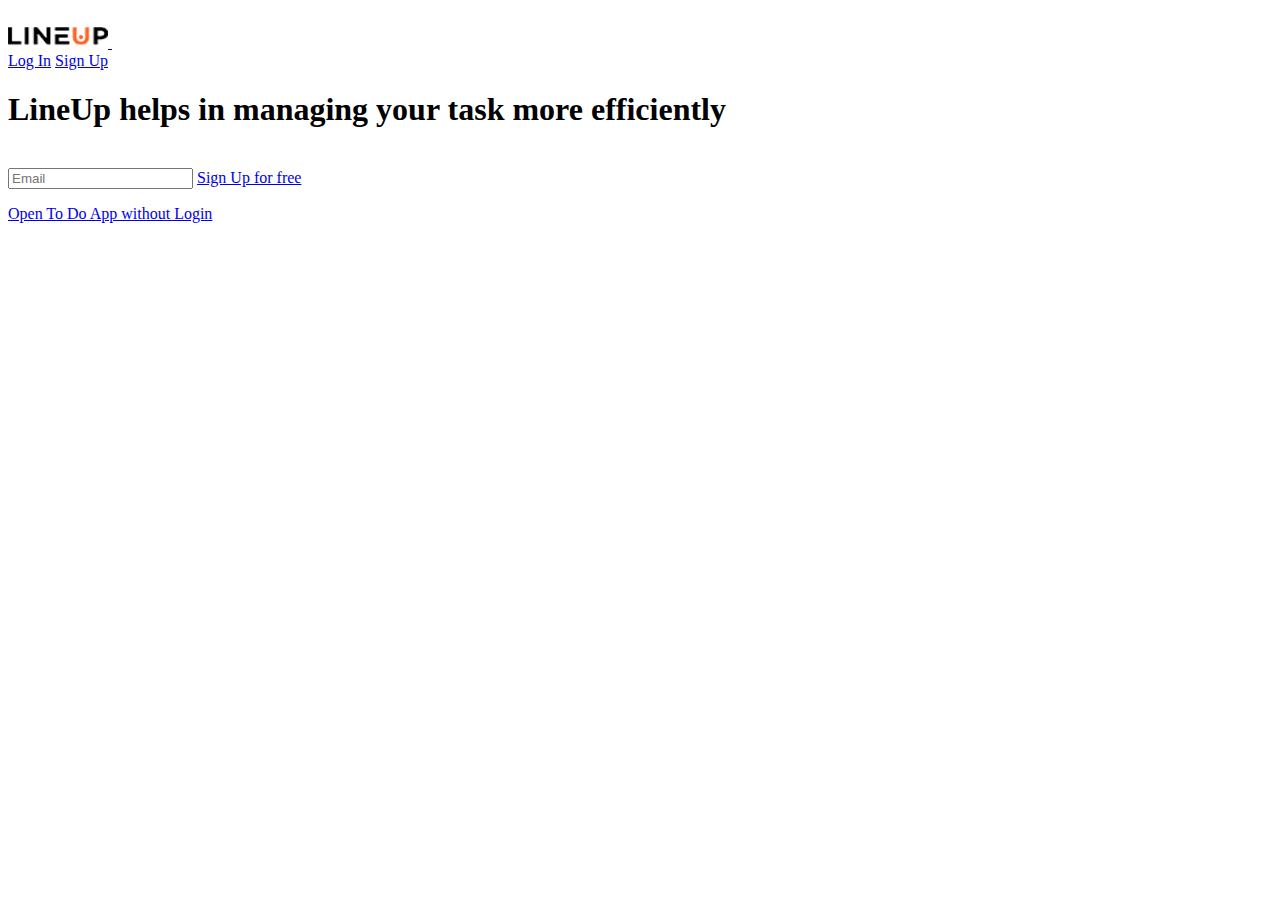
==== index.html @ 64785b1c "Update index.html" ====
<!DOCTYPE html>
<html class="scroll">
<head>
  
  <title>LineUp</title>  
  <link href="style.css" rel="stylesheet" type="text/css">
</head>
<body>
  <header class="fixed-top ">
    <nav class="navbar py-3" data-track-group="Global Header"> 
	<a href="index.html">
      <img src="./img/logo.png" alt="Logo" /> </a>
        <svg class="d-block" width="130" height="40" viewBox="0 0 885 272" alt="LineUp">
               </svg> </a>
      <div class="d-none d-md-block recommend"> </div>
      <div class="float-right buttons"> <a href="Login.html" class="btn btn-sm btn-link text-white">Log
          In</a> <a data-analytics-button="whiteSignupHeroButton" href="SignUup.php"
          class="btn btn-sm bg-white font-weight-bold">Sign Up</a> </div>
    </nav>
  </header>
  <section id="hero">
    <div class="container pt-7 pb-6 text-white">
      <div class="row align-items-center text-center text-md-left">
        
          <h1>LineUp helps in managing your task more efficiently</h1>
          <p class="lead"></p>
        </div>
        <div class="col-lg-6"> <img width="582" class="img-fluid" alt=""> </div>
        <form class="quick-signup pt-5" method="POST"> <input name="email"
            class="quick-signup-email" type="email" placeholder="Email"> <a type="submit"
            data-analytics-button="greenSignupHeroButton" href="./SignUup.php" class="btn btn-wrap btn-success btn-lg px-4">Sign Up for free</a> </form>
			  <p><a href="start doing.html" class="btn btn-secondary px-3">Open To Do App without Login</a></p>
      </div>
    </div>
  </section>

   </body>
  </html>
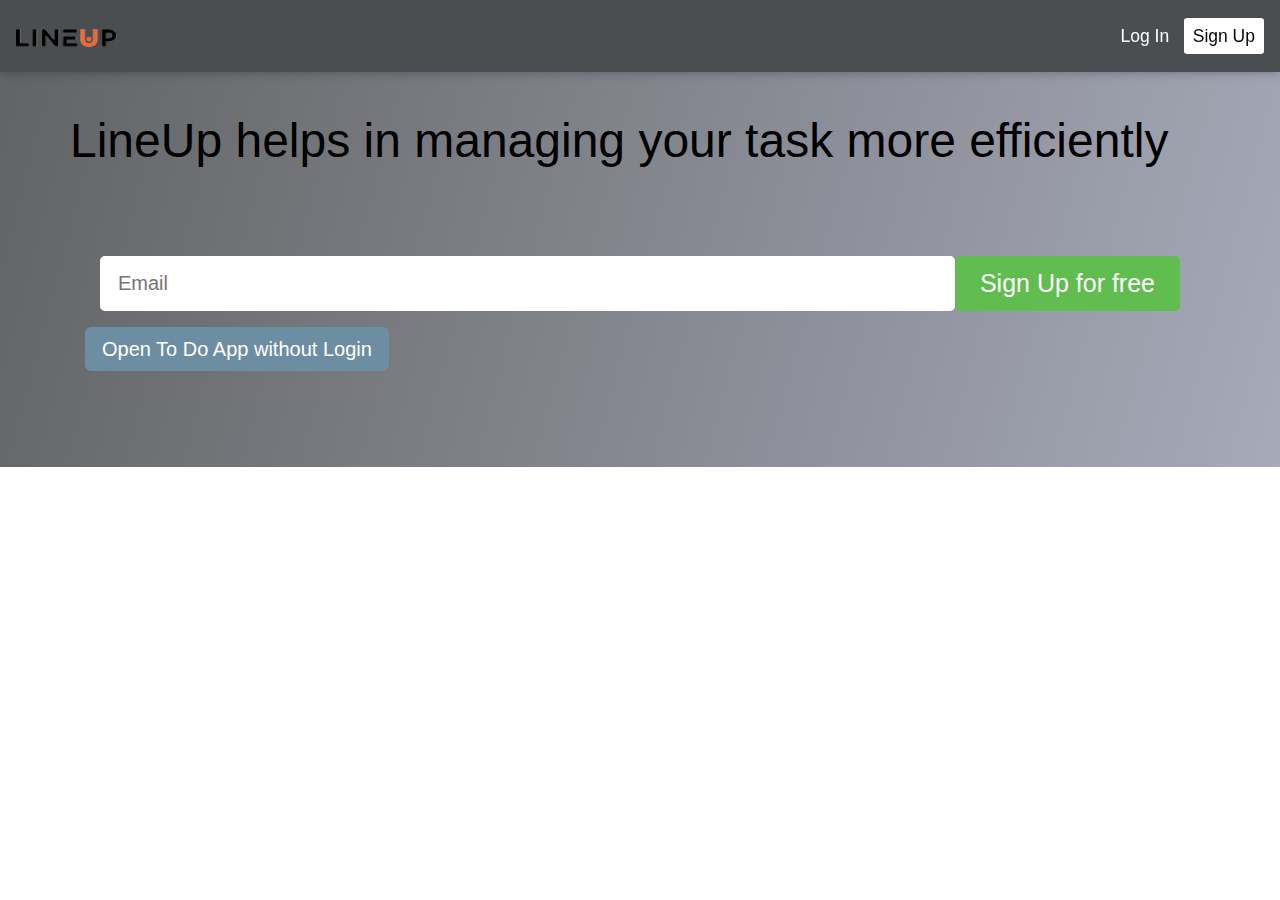
==== commit ad271b41: "Update index.html" ====
--- a/index.html
+++ b/index.html
@@ -3,7 +3,7 @@
 <head>
   
   <title>LineUp</title>  
-  <link href="style.css" rel="stylesheet" type="text/css">
+  <link href="Style.css" rel="stylesheet" type="text/css">
 </head>
 <body>
   <header class="fixed-top ">
--- a/Style.css
+++ b/Style.css
@@ -0,0 +1,9446 @@
+ 
+    .btn {
+      display: inline-block;
+      font-weight: 400;
+      text-align: center;
+      white-space: nowrap;
+      vertical-align: middle;
+      -webkit-user-select: none;
+      -moz-user-select: none;
+      -ms-user-select: none;
+      user-select: none;
+      border: 1px solid transparent;
+      padding: .375rem .75rem;
+      font-size: 1.25rem;
+      line-height: 1.5;
+      border-radius: 6px;
+      -webkit-transition: color .15s ease-in-out, background-color .15s ease-in-out, border-color .15s ease-in-out, box-shadow .15s ease-in-out;
+      transition: color .15s ease-in-out, background-color .15s ease-in-out, border-color .15s ease-in-out, box-shadow .15s ease-in-out
+    }
+
+    @media screen and (prefers-reduced-motion:reduce) {
+      .btn {
+        -webkit-transition: none;
+        transition: none
+      }
+    }
+
+    .btn:hover,
+    .btn:focus {
+      text-decoration: none
+    }
+
+    .btn:focus,
+    .btn.focus {
+      outline: 0;
+      box-shadow: 0 0 0 .2rem rgba(0, 121, 191, 0.25)
+    }
+
+    .btn.disabled,
+    .btn:disabled {
+      opacity: .65
+    }
+
+    .btn:not(:disabled):not(.disabled) {
+      cursor: pointer
+    }
+
+    a.btn.disabled,
+    fieldset:disabled a.btn {
+      pointer-events: none
+    }
+
+    .btn-primary {
+      color: #fff;
+      background-color: #0079BF;
+      border-color: #0079BF
+    }
+
+    .btn-primary:hover {
+      color: #fff;
+      background-color: #006199;
+      border-color: #00598c
+    }
+
+    .btn-primary:focus,
+    .btn-primary.focus {
+      box-shadow: 0 0 0 .2rem rgba(0, 121, 191, 0.5)
+    }
+
+    .btn-primary.disabled,
+    .btn-primary:disabled {
+      color: #fff;
+      background-color: #0079BF;
+      border-color: #0079BF
+    }
+
+    .btn-primary:not(:disabled):not(.disabled):active,
+    .btn-primary:not(:disabled):not(.disabled).active,
+    .show>.btn-primary.dropdown-toggle {
+      color: #fff;
+      background-color: #00598c;
+      border-color: #00517f
+    }
+
+    .btn-primary:not(:disabled):not(.disabled):active:focus,
+    .btn-primary:not(:disabled):not(.disabled).active:focus,
+    .show>.btn-primary.dropdown-toggle:focus {
+      box-shadow: 0 0 0 .2rem rgba(0, 121, 191, 0.5)
+    }
+
+    .btn-secondary {
+      color: #fff;
+      background-color: #6D8EA2;
+      border-color: #6D8EA2
+    }
+
+    .btn-secondary:hover {
+      color: #fff;
+      background-color: #5b7b8e;
+      border-color: #567486
+    }
+
+    .btn-secondary:focus,
+    .btn-secondary.focus {
+      box-shadow: 0 0 0 .2rem rgba(109, 142, 162, 0.5)
+    }
+
+    .btn-secondary.disabled,
+    .btn-secondary:disabled {
+      color: #fff;
+      background-color: #6D8EA2;
+      border-color: #6D8EA2
+    }
+
+    .btn-secondary:not(:disabled):not(.disabled):active,
+    .btn-secondary:not(:disabled):not(.disabled).active,
+    .show>.btn-secondary.dropdown-toggle {
+      color: #fff;
+      background-color: #567486;
+      border-color: #516d7f
+    }
+
+    .btn-secondary:not(:disabled):not(.disabled):active:focus,
+    .btn-secondary:not(:disabled):not(.disabled).active:focus,
+    .show>.btn-secondary.dropdown-toggle:focus {
+      box-shadow: 0 0 0 .2rem rgba(109, 142, 162, 0.5)
+    }
+
+    .btn-success {
+      color: #fff;
+      background-color: #61BD4F;
+      border-color: #61BD4F
+    }
+
+    .btn-success:hover {
+      color: #fff;
+      background-color: #50a73f;
+      border-color: #4b9e3b
+    }
+
+    .btn-success:focus,
+    .btn-success.focus {
+      box-shadow: 0 0 0 .2rem rgba(97, 189, 79, 0.5)
+    }
+
+    .btn-success.disabled,
+    .btn-success:disabled {
+      color: #fff;
+      background-color: #61BD4F;
+      border-color: #61BD4F
+    }
+
+    .btn-success:not(:disabled):not(.disabled):active,
+    .btn-success:not(:disabled):not(.disabled).active,
+    .show>.btn-success.dropdown-toggle {
+      color: #fff;
+      background-color: #4b9e3b;
+      border-color: #479538
+    }
+
+    .btn-success:not(:disabled):not(.disabled):active:focus,
+    .btn-success:not(:disabled):not(.disabled).active:focus,
+    .show>.btn-success.dropdown-toggle:focus {
+      box-shadow: 0 0 0 .2rem rgba(97, 189, 79, 0.5)
+    }
+
+    .btn-info {
+      color: #fff;
+      background-color: #00C2E0;
+      border-color: #00C2E0
+    }
+
+    .btn-info:hover {
+      color: #fff;
+      background-color: #00a1ba;
+      border-color: #0096ad
+    }
+
+    .btn-info:focus,
+    .btn-info.focus {
+      box-shadow: 0 0 0 .2rem rgba(0, 194, 224, 0.5)
+    }
+
+    .btn-info.disabled,
+    .btn-info:disabled {
+      color: #fff;
+      background-color: #00C2E0;
+      border-color: #00C2E0
+    }
+
+    .btn-info:not(:disabled):not(.disabled):active,
+    .btn-info:not(:disabled):not(.disabled).active,
+    .show>.btn-info.dropdown-toggle {
+      color: #fff;
+      background-color: #0096ad;
+      border-color: #008ba0
+    }
+
+    .btn-info:not(:disabled):not(.disabled):active:focus,
+    .btn-info:not(:disabled):not(.disabled).active:focus,
+    .show>.btn-info.dropdown-toggle:focus {
+      box-shadow: 0 0 0 .2rem rgba(0, 194, 224, 0.5)
+    }
+
+    .btn-warning {
+      color: #212529;
+      background-color: #ffc107;
+      border-color: #ffc107
+    }
+
+    .btn-warning:hover {
+      color: #212529;
+      background-color: #e0a800;
+      border-color: #d39e00
+    }
+
+    .btn-warning:focus,
+    .btn-warning.focus {
+      box-shadow: 0 0 0 .2rem rgba(255, 193, 7, 0.5)
+    }
+
+    .btn-warning.disabled,
+    .btn-warning:disabled {
+      color: #212529;
+      background-color: #ffc107;
+      border-color: #ffc107
+    }
+
+    .btn-warning:not(:disabled):not(.disabled):active,
+    .btn-warning:not(:disabled):not(.disabled).active,
+    .show>.btn-warning.dropdown-toggle {
+      color: #212529;
+      background-color: #d39e00;
+      border-color: #c69500
+    }
+
+    .btn-warning:not(:disabled):not(.disabled):active:focus,
+    .btn-warning:not(:disabled):not(.disabled).active:focus,
+    .show>.btn-warning.dropdown-toggle:focus {
+      box-shadow: 0 0 0 .2rem rgba(255, 193, 7, 0.5)
+    }
+
+    .btn-danger {
+      color: #fff;
+      background-color: #dc3545;
+      border-color: #dc3545
+    }
+
+    .btn-danger:hover {
+      color: #fff;
+      background-color: #c82333;
+      border-color: #bd2130
+    }
+
+    .btn-danger:focus,
+    .btn-danger.focus {
+      box-shadow: 0 0 0 .2rem rgba(220, 53, 69, 0.5)
+    }
+
+    .btn-danger.disabled,
+    .btn-danger:disabled {
+      color: #fff;
+      background-color: #dc3545;
+      border-color: #dc3545
+    }
+
+    .btn-danger:not(:disabled):not(.disabled):active,
+    .btn-danger:not(:disabled):not(.disabled).active,
+    .show>.btn-danger.dropdown-toggle {
+      color: #fff;
+      background-color: #bd2130;
+      border-color: #b21f2d
+    }
+
+    .btn-danger:not(:disabled):not(.disabled):active:focus,
+    .btn-danger:not(:disabled):not(.disabled).active:focus,
+    .show>.btn-danger.dropdown-toggle:focus {
+      box-shadow: 0 0 0 .2rem rgba(220, 53, 69, 0.5)
+    }
+
+    .btn-light {
+      color: #212529;
+      background-color: #EBECF0;
+      border-color: #EBECF0
+    }
+
+    .btn-light:hover {
+      color: #212529;
+      background-color: #d5d7e0;
+      border-color: #ced0da
+    }
+
+    .btn-light:focus,
+    .btn-light.focus {
+      box-shadow: 0 0 0 .2rem rgba(235, 236, 240, 0.5)
+    }
+
+    .btn-light.disabled,
+    .btn-light:disabled {
+      color: #212529;
+      background-color: #EBECF0;
+      border-color: #EBECF0
+    }
+
+    .btn-light:not(:disabled):not(.disabled):active,
+    .btn-light:not(:disabled):not(.disabled).active,
+    .show>.btn-light.dropdown-toggle {
+      color: #212529;
+      background-color: #ced0da;
+      border-color: #c7c9d5
+    }
+
+    .btn-light:not(:disabled):not(.disabled):active:focus,
+    .btn-light:not(:disabled):not(.disabled).active:focus,
+    .show>.btn-light.dropdown-toggle:focus {
+      box-shadow: 0 0 0 .2rem rgba(235, 236, 240, 0.5)
+    }
+
+    .btn-dark {
+      color: #fff;
+      background-color: #343a40;
+      border-color: #343a40
+    }
+
+    .btn-dark:hover {
+      color: #fff;
+      background-color: #23272b;
+      border-color: #1d2124
+    }
+
+    .btn-dark:focus,
+    .btn-dark.focus {
+      box-shadow: 0 0 0 .2rem rgba(52, 58, 64, 0.5)
+    }
+
+    .btn-dark.disabled,
+    .btn-dark:disabled {
+      color: #fff;
+      background-color: #343a40;
+      border-color: #343a40
+    }
+
+    .btn-dark:not(:disabled):not(.disabled):active,
+    .btn-dark:not(:disabled):not(.disabled).active,
+    .show>.btn-dark.dropdown-toggle {
+      color: #fff;
+      background-color: #1d2124;
+      border-color: #171a1d
+    }
+
+    .btn-dark:not(:disabled):not(.disabled):active:focus,
+    .btn-dark:not(:disabled):not(.disabled).active:focus,
+    .show>.btn-dark.dropdown-toggle:focus {
+      box-shadow: 0 0 0 .2rem rgba(52, 58, 64, 0.5)
+    }
+
+    .btn-outline-primary {
+      color: #0079BF;
+      background-color: transparent;
+      background-image: none;
+      border-color: #0079BF
+    }
+
+    .btn-outline-primary:hover {
+      color: #fff;
+      background-color: #0079BF;
+      border-color: #0079BF
+    }
+
+    .btn-outline-primary:focus,
+    .btn-outline-primary.focus {
+      box-shadow: 0 0 0 .2rem rgba(0, 121, 191, 0.5)
+    }
+
+    .btn-outline-primary.disabled,
+    .btn-outline-primary:disabled {
+      color: #0079BF;
+      background-color: transparent
+    }
+
+    .btn-outline-primary:not(:disabled):not(.disabled):active,
+    .btn-outline-primary:not(:disabled):not(.disabled).active,
+    .show>.btn-outline-primary.dropdown-toggle {
+      color: #fff;
+      background-color: #0079BF;
+      border-color: #0079BF
+    }
+
+    .btn-outline-primary:not(:disabled):not(.disabled):active:focus,
+    .btn-outline-primary:not(:disabled):not(.disabled).active:focus,
+    .show>.btn-outline-primary.dropdown-toggle:focus {
+      box-shadow: 0 0 0 .2rem rgba(0, 121, 191, 0.5)
+    }
+
+    .btn-outline-secondary {
+      color: #6D8EA2;
+      background-color: transparent;
+      background-image: none;
+      border-color: #6D8EA2
+    }
+
+    .btn-outline-secondary:hover {
+      color: #fff;
+      background-color: #6D8EA2;
+      border-color: #6D8EA2
+    }
+
+    .btn-outline-secondary:focus,
+    .btn-outline-secondary.focus {
+      box-shadow: 0 0 0 .2rem rgba(109, 142, 162, 0.5)
+    }
+
+    .btn-outline-secondary.disabled,
+    .btn-outline-secondary:disabled {
+      color: #6D8EA2;
+      background-color: transparent
+    }
+
+    .btn-outline-secondary:not(:disabled):not(.disabled):active,
+    .btn-outline-secondary:not(:disabled):not(.disabled).active,
+    .show>.btn-outline-secondary.dropdown-toggle {
+      color: #fff;
+      background-color: #6D8EA2;
+      border-color: #6D8EA2
+    }
+
+    .btn-outline-secondary:not(:disabled):not(.disabled):active:focus,
+    .btn-outline-secondary:not(:disabled):not(.disabled).active:focus,
+    .show>.btn-outline-secondary.dropdown-toggle:focus {
+      box-shadow: 0 0 0 .2rem rgba(109, 142, 162, 0.5)
+    }
+
+    .btn-outline-success {
+      color: #61BD4F;
+      background-color: transparent;
+      background-image: none;
+      border-color: #61BD4F
+    }
+
+    .btn-outline-success:hover {
+      color: #fff;
+      background-color: #61BD4F;
+      border-color: #61BD4F
+    }
+
+    .btn-outline-success:focus,
+    .btn-outline-success.focus {
+      box-shadow: 0 0 0 .2rem rgba(97, 189, 79, 0.5)
+    }
+
+    .btn-outline-success.disabled,
+    .btn-outline-success:disabled {
+      color: #61BD4F;
+      background-color: transparent
+    }
+
+    .btn-outline-success:not(:disabled):not(.disabled):active,
+    .btn-outline-success:not(:disabled):not(.disabled).active,
+    .show>.btn-outline-success.dropdown-toggle {
+      color: #fff;
+      background-color: #61BD4F;
+      border-color: #61BD4F
+    }
+
+    .btn-outline-success:not(:disabled):not(.disabled):active:focus,
+    .btn-outline-success:not(:disabled):not(.disabled).active:focus,
+    .show>.btn-outline-success.dropdown-toggle:focus {
+      box-shadow: 0 0 0 .2rem rgba(97, 189, 79, 0.5)
+    }
+
+    .btn-outline-info {
+      color: #00C2E0;
+      background-color: transparent;
+      background-image: none;
+      border-color: #00C2E0
+    }
+
+    .btn-outline-info:hover {
+      color: #fff;
+      background-color: #00C2E0;
+      border-color: #00C2E0
+    }
+
+    .btn-outline-info:focus,
+    .btn-outline-info.focus {
+      box-shadow: 0 0 0 .2rem rgba(0, 194, 224, 0.5)
+    }
+
+    .btn-outline-info.disabled,
+    .btn-outline-info:disabled {
+      color: #00C2E0;
+      background-color: transparent
+    }
+
+    .btn-outline-info:not(:disabled):not(.disabled):active,
+    .btn-outline-info:not(:disabled):not(.disabled).active,
+    .show>.btn-outline-info.dropdown-toggle {
+      color: #fff;
+      background-color: #00C2E0;
+      border-color: #00C2E0
+    }
+
+    .btn-outline-info:not(:disabled):not(.disabled):active:focus,
+    .btn-outline-info:not(:disabled):not(.disabled).active:focus,
+    .show>.btn-outline-info.dropdown-toggle:focus {
+      box-shadow: 0 0 0 .2rem rgba(0, 194, 224, 0.5)
+    }
+
+    .btn-outline-warning {
+      color: #ffc107;
+      background-color: transparent;
+      background-image: none;
+      border-color: #ffc107
+    }
+
+    .btn-outline-warning:hover {
+      color: #212529;
+      background-color: #ffc107;
+      border-color: #ffc107
+    }
+
+    .btn-outline-warning:focus,
+    .btn-outline-warning.focus {
+      box-shadow: 0 0 0 .2rem rgba(255, 193, 7, 0.5)
+    }
+
+    .btn-outline-warning.disabled,
+    .btn-outline-warning:disabled {
+      color: #ffc107;
+      background-color: transparent
+    }
+
+    .btn-outline-warning:not(:disabled):not(.disabled):active,
+    .btn-outline-warning:not(:disabled):not(.disabled).active,
+    .show>.btn-outline-warning.dropdown-toggle {
+      color: #212529;
+      background-color: #ffc107;
+      border-color: #ffc107
+    }
+
+    .btn-outline-warning:not(:disabled):not(.disabled):active:focus,
+    .btn-outline-warning:not(:disabled):not(.disabled).active:focus,
+    .show>.btn-outline-warning.dropdown-toggle:focus {
+      box-shadow: 0 0 0 .2rem rgba(255, 193, 7, 0.5)
+    }
+
+    .btn-outline-danger {
+      color: #dc3545;
+      background-color: transparent;
+      background-image: none;
+      border-color: #dc3545
+    }
+
+    .btn-outline-danger:hover {
+      color: #fff;
+      background-color: #dc3545;
+      border-color: #dc3545
+    }
+
+    .btn-outline-danger:focus,
+    .btn-outline-danger.focus {
+      box-shadow: 0 0 0 .2rem rgba(220, 53, 69, 0.5)
+    }
+
+    .btn-outline-danger.disabled,
+    .btn-outline-danger:disabled {
+      color: #dc3545;
+      background-color: transparent
+    }
+
+    .btn-outline-danger:not(:disabled):not(.disabled):active,
+    .btn-outline-danger:not(:disabled):not(.disabled).active,
+    .show>.btn-outline-danger.dropdown-toggle {
+      color: #fff;
+      background-color: #dc3545;
+      border-color: #dc3545
+    }
+
+    .btn-outline-danger:not(:disabled):not(.disabled):active:focus,
+    .btn-outline-danger:not(:disabled):not(.disabled).active:focus,
+    .show>.btn-outline-danger.dropdown-toggle:focus {
+      box-shadow: 0 0 0 .2rem rgba(220, 53, 69, 0.5)
+    }
+
+    .btn-outline-light {
+      color: #EBECF0;
+      background-color: transparent;
+      background-image: none;
+      border-color: #EBECF0
+    }
+
+    .btn-outline-light:hover {
+      color: #212529;
+      background-color: #EBECF0;
+      border-color: #EBECF0
+    }
+
+    .btn-outline-light:focus,
+    .btn-outline-light.focus {
+      box-shadow: 0 0 0 .2rem rgba(235, 236, 240, 0.5)
+    }
+
+    .btn-outline-light.disabled,
+    .btn-outline-light:disabled {
+      color: #EBECF0;
+      background-color: transparent
+    }
+
+    .btn-outline-light:not(:disabled):not(.disabled):active,
+    .btn-outline-light:not(:disabled):not(.disabled).active,
+    .show>.btn-outline-light.dropdown-toggle {
+      color: #212529;
+      background-color: #EBECF0;
+      border-color: #EBECF0
+    }
+
+    .btn-outline-light:not(:disabled):not(.disabled):active:focus,
+    .btn-outline-light:not(:disabled):not(.disabled).active:focus,
+    .show>.btn-outline-light.dropdown-toggle:focus {
+      box-shadow: 0 0 0 .2rem rgba(235, 236, 240, 0.5)
+    }
+
+    .btn-outline-dark {
+      color: #343a40;
+      background-color: transparent;
+      background-image: none;
+      border-color: #343a40
+    }
+
+    .btn-outline-dark:hover {
+      color: #fff;
+      background-color: #343a40;
+      border-color: #343a40
+    }
+
+    .btn-outline-dark:focus,
+    .btn-outline-dark.focus {
+      box-shadow: 0 0 0 .2rem rgba(52, 58, 64, 0.5)
+    }
+
+    .btn-outline-dark.disabled,
+    .btn-outline-dark:disabled {
+      color: #343a40;
+      background-color: transparent
+    }
+
+    .btn-outline-dark:not(:disabled):not(.disabled):active,
+    .btn-outline-dark:not(:disabled):not(.disabled).active,
+    .show>.btn-outline-dark.dropdown-toggle {
+      color: #fff;
+      background-color: #343a40;
+      border-color: #343a40
+    }
+
+    .btn-outline-dark:not(:disabled):not(.disabled):active:focus,
+    .btn-outline-dark:not(:disabled):not(.disabled).active:focus,
+    .show>.btn-outline-dark.dropdown-toggle:focus {
+      box-shadow: 0 0 0 .2rem rgba(52, 58, 64, 0.5)
+    }
+
+    .btn-link {
+      font-weight: 400;
+      color: #0079BF;
+      background-color: transparent
+    }
+
+    .btn-link:hover {
+      color: #004973;
+      text-decoration: underline;
+      background-color: transparent;
+      border-color: transparent
+    }
+
+    .btn-link:focus,
+    .btn-link.focus {
+      text-decoration: underline;
+      border-color: transparent;
+      box-shadow: none
+    }
+
+    .btn-link:disabled,
+    .btn-link.disabled {
+      color: #6D8EA2;
+      pointer-events: none
+    }
+
+    .btn-lg {
+      padding: .5rem 1rem;
+      font-size: 1.5625rem;
+      line-height: 1.5;
+      border-radius: .3rem
+    }
+
+    .btn-sm {
+      padding: .25rem .5rem;
+      font-size: 1.09375rem;
+      line-height: 1.5;
+      border-radius: .2rem
+    }
+
+    .btn-block {
+      display: block;
+      width: 100%
+    }
+
+    .btn-block+.btn-block {
+      margin-top: .5rem
+    }
+
+   
+    .form-inline {
+      display: -webkit-box;
+      display: -webkit-flex;
+      display: -ms-flexbox;
+      display: flex;
+      -webkit-box-orient: horizontal;
+      -webkit-box-direction: normal;
+      -webkit-flex-flow: row wrap;
+      -ms-flex-flow: row wrap;
+      flex-flow: row wrap;
+      -webkit-box-align: center;
+      -webkit-align-items: center;
+      -ms-flex-align: center;
+      align-items: center
+    }
+
+    .form-inline .form-check {
+      width: 100%
+    }
+
+    @media (min-width:576px) {
+      .form-inline label {
+        display: -webkit-box;
+        display: -webkit-flex;
+        display: -ms-flexbox;
+        display: flex;
+        -webkit-box-align: center;
+        -webkit-align-items: center;
+        -ms-flex-align: center;
+        align-items: center;
+        -webkit-box-pack: center;
+        -webkit-justify-content: center;
+        -ms-flex-pack: center;
+        justify-content: center;
+        margin-bottom: 0
+      }
+
+      .form-inline .form-group {
+        display: -webkit-box;
+        display: -webkit-flex;
+        display: -ms-flexbox;
+        display: flex;
+        -webkit-box-flex: 0;
+        -webkit-flex: 0 0 auto;
+        -ms-flex: 0 0 auto;
+        flex: 0 0 auto;
+        -webkit-box-orient: horizontal;
+        -webkit-box-direction: normal;
+        -webkit-flex-flow: row wrap;
+        -ms-flex-flow: row wrap;
+        flex-flow: row wrap;
+        -webkit-box-align: center;
+        -webkit-align-items: center;
+        -ms-flex-align: center;
+        align-items: center;
+        margin-bottom: 0
+      }
+
+      .form-inline .form-control {
+        display: inline-block;
+        width: auto;
+        vertical-align: middle
+      }
+
+      .form-inline .form-control-plaintext {
+        display: inline-block
+      }
+
+      .form-inline .input-group,
+      .form-inline .custom-select {
+        width: auto
+      }
+
+      .form-inline .form-check {
+        display: -webkit-box;
+        display: -webkit-flex;
+        display: -ms-flexbox;
+        display: flex;
+        -webkit-box-align: center;
+        -webkit-align-items: center;
+        -ms-flex-align: center;
+        align-items: center;
+        -webkit-box-pack: center;
+        -webkit-justify-content: center;
+        -ms-flex-pack: center;
+        justify-content: center;
+        width: auto;
+        padding-left: 0
+      }
+
+      .form-inline .form-check-input {
+        position: relative;
+        margin-top: 0;
+        margin-right: .25rem;
+        margin-left: 0
+      }
+
+      .form-inline .custom-control {
+        -webkit-box-align: center;
+        -webkit-align-items: center;
+        -ms-flex-align: center;
+        align-items: center;
+        -webkit-box-pack: center;
+        -webkit-justify-content: center;
+        -ms-flex-pack: center;
+        justify-content: center
+      }
+
+      .form-inline .custom-control-label {
+        margin-bottom: 0
+      }
+    }
+
+    .container {
+      width: 100%;
+      padding-right: 15px;
+      padding-left: 15px;
+      margin-right: auto;
+      margin-left: auto
+    }
+
+    @media (min-width:576px) {
+      .container {
+        max-width: 540px
+      }
+    }
+
+    @media (min-width:768px) {
+      .container {
+        max-width: 720px
+      }
+    }
+
+    @media (min-width:992px) {
+      .container {
+        max-width: 960px
+      }
+    }
+
+    @media (min-width:1200px) {
+      .container {
+        max-width: 1140px
+      }
+    }
+
+    .container-fluid {
+      width: 100%;
+      padding-right: 15px;
+      padding-left: 15px;
+      margin-right: auto;
+      margin-left: auto
+    }
+
+    .row {
+      display: -webkit-box;
+      display: -webkit-flex;
+      display: -ms-flexbox;
+      display: flex;
+      -webkit-flex-wrap: wrap;
+      -ms-flex-wrap: wrap;
+      flex-wrap: wrap;
+      margin-right: -15px;
+      margin-left: -15px
+    }
+
+    .no-gutters {
+      margin-right: 0;
+      margin-left: 0
+    }
+
+    .no-gutters>.col,
+    .no-gutters>[class*="col-"] {
+      padding-right: 0;
+      padding-left: 0
+    }
+
+    .grid-column,
+    .col-1,
+    .col-2,
+    .col-3,
+    .col-4,
+    .col-5,
+    .col-6,
+    .col-7,
+    .col-8,
+    .col-9,
+    .col-10,
+    .col-11,
+    .col-12,
+    .col,
+    .col-auto,
+    .col-sm-1,
+    .col-sm-2,
+    .col-sm-3,
+    .col-sm-4,
+    .col-sm-5,
+    .col-sm-6,
+    .col-sm-7,
+    .col-sm-8,
+    .col-sm-9,
+    .col-sm-10,
+    .col-sm-11,
+    .col-sm-12,
+    .col-sm,
+    .col-sm-auto,
+    .col-md-1,
+    .col-md-2,
+    .col-md-3,
+    .col-md-4,
+    .col-md-5,
+    .col-md-6,
+    .col-md-7,
+    .col-md-8,
+    .col-md-9,
+    .col-md-10,
+    .col-md-11,
+    .col-md-12,
+    .col-md,
+    .col-md-auto,
+    .col-lg-1,
+    .col-lg-2,
+    .col-lg-3,
+    .col-lg-4,
+    .col-lg-5,
+    .col-lg-6,
+    .col-lg-7,
+    .col-lg-8,
+    .col-lg-9,
+    .col-lg-10,
+    .col-lg-11,
+    .col-lg-12,
+    .col-lg,
+    .col-lg-auto,
+    .col-xl-1,
+    .col-xl-2,
+    .col-xl-3,
+    .col-xl-4,
+    .col-xl-5,
+    .col-xl-6,
+    .col-xl-7,
+    .col-xl-8,
+    .col-xl-9,
+    .col-xl-10,
+    .col-xl-11,
+    .col-xl-12,
+    .col-xl,
+    .col-xl-auto {
+      position: relative;
+      width: 100%;
+      min-height: 1px;
+      padding-right: 15px;
+      padding-left: 15px
+    }
+
+    .col {
+      -webkit-flex-basis: 0;
+      -ms-flex-preferred-size: 0;
+      flex-basis: 0;
+      -webkit-box-flex: 1;
+      -webkit-flex-grow: 1;
+      -ms-flex-positive: 1;
+      flex-grow: 1;
+      max-width: 100%
+    }
+
+    .col-auto {
+      -webkit-box-flex: 0;
+      -webkit-flex: 0 0 auto;
+      -ms-flex: 0 0 auto;
+      flex: 0 0 auto;
+      width: auto;
+      max-width: none
+    }
+
+    .col-1 {
+      -webkit-box-flex: 0;
+      -webkit-flex: 0 0 8.33333333%;
+      -ms-flex: 0 0 8.33333333%;
+      flex: 0 0 8.33333333%;
+      max-width: 8.33333333%
+    }
+
+    .col-2 {
+      -webkit-box-flex: 0;
+      -webkit-flex: 0 0 16.66666667%;
+      -ms-flex: 0 0 16.66666667%;
+      flex: 0 0 16.66666667%;
+      max-width: 16.66666667%
+    }
+
+    .col-3 {
+      -webkit-box-flex: 0;
+      -webkit-flex: 0 0 25%;
+      -ms-flex: 0 0 25%;
+      flex: 0 0 25%;
+      max-width: 25%
+    }
+
+    .col-4 {
+      -webkit-box-flex: 0;
+      -webkit-flex: 0 0 33.33333333%;
+      -ms-flex: 0 0 33.33333333%;
+      flex: 0 0 33.33333333%;
+      max-width: 33.33333333%
+    }
+
+    .col-5 {
+      -webkit-box-flex: 0;
+      -webkit-flex: 0 0 41.66666667%;
+      -ms-flex: 0 0 41.66666667%;
+      flex: 0 0 41.66666667%;
+      max-width: 41.66666667%
+    }
+
+    .col-6 {
+      -webkit-box-flex: 0;
+      -webkit-flex: 0 0 50%;
+      -ms-flex: 0 0 50%;
+      flex: 0 0 50%;
+      max-width: 50%
+    }
+
+    .col-7 {
+      -webkit-box-flex: 0;
+      -webkit-flex: 0 0 58.33333333%;
+      -ms-flex: 0 0 58.33333333%;
+      flex: 0 0 58.33333333%;
+      max-width: 58.33333333%
+    }
+
+    .col-8 {
+      -webkit-box-flex: 0;
+      -webkit-flex: 0 0 66.66666667%;
+      -ms-flex: 0 0 66.66666667%;
+      flex: 0 0 66.66666667%;
+      max-width: 66.66666667%
+    }
+
+    .col-9 {
+      -webkit-box-flex: 0;
+      -webkit-flex: 0 0 75%;
+      -ms-flex: 0 0 75%;
+      flex: 0 0 75%;
+      max-width: 75%
+    }
+
+    .col-10 {
+      -webkit-box-flex: 0;
+      -webkit-flex: 0 0 83.33333333%;
+      -ms-flex: 0 0 83.33333333%;
+      flex: 0 0 83.33333333%;
+      max-width: 83.33333333%
+    }
+
+    .col-11 {
+      -webkit-box-flex: 0;
+      -webkit-flex: 0 0 91.66666667%;
+      -ms-flex: 0 0 91.66666667%;
+      flex: 0 0 91.66666667%;
+      max-width: 91.66666667%
+    }
+
+    .col-12 {
+      -webkit-box-flex: 0;
+      -webkit-flex: 0 0 100%;
+      -ms-flex: 0 0 100%;
+      flex: 0 0 100%;
+      max-width: 100%
+    }
+
+    .order-first {
+      -webkit-box-ordinal-group: 0;
+      -webkit-order: -1;
+      -ms-flex-order: -1;
+      order: -1
+    }
+
+    .order-last {
+      -webkit-box-ordinal-group: 14;
+      -webkit-order: 13;
+      -ms-flex-order: 13;
+      order: 13
+    }
+
+    .order-0 {
+      -webkit-box-ordinal-group: 1;
+      -webkit-order: 0;
+      -ms-flex-order: 0;
+      order: 0
+    }
+
+    .order-1 {
+      -webkit-box-ordinal-group: 2;
+      -webkit-order: 1;
+      -ms-flex-order: 1;
+      order: 1
+    }
+
+    .order-2 {
+      -webkit-box-ordinal-group: 3;
+      -webkit-order: 2;
+      -ms-flex-order: 2;
+      order: 2
+    }
+
+    .order-3 {
+      -webkit-box-ordinal-group: 4;
+      -webkit-order: 3;
+      -ms-flex-order: 3;
+      order: 3
+    }
+
+    .order-4 {
+      -webkit-box-ordinal-group: 5;
+      -webkit-order: 4;
+      -ms-flex-order: 4;
+      order: 4
+    }
+
+    .order-5 {
+      -webkit-box-ordinal-group: 6;
+      -webkit-order: 5;
+      -ms-flex-order: 5;
+      order: 5
+    }
+
+    .order-6 {
+      -webkit-box-ordinal-group: 7;
+      -webkit-order: 6;
+      -ms-flex-order: 6;
+      order: 6
+    }
+
+    .order-7 {
+      -webkit-box-ordinal-group: 8;
+      -webkit-order: 7;
+      -ms-flex-order: 7;
+      order: 7
+    }
+
+    .order-8 {
+      -webkit-box-ordinal-group: 9;
+      -webkit-order: 8;
+      -ms-flex-order: 8;
+      order: 8
+    }
+
+    .order-9 {
+      -webkit-box-ordinal-group: 10;
+      -webkit-order: 9;
+      -ms-flex-order: 9;
+      order: 9
+    }
+
+    .order-10 {
+      -webkit-box-ordinal-group: 11;
+      -webkit-order: 10;
+      -ms-flex-order: 10;
+      order: 10
+    }
+
+    .order-11 {
+      -webkit-box-ordinal-group: 12;
+      -webkit-order: 11;
+      -ms-flex-order: 11;
+      order: 11
+    }
+
+    .order-12 {
+      -webkit-box-ordinal-group: 13;
+      -webkit-order: 12;
+      -ms-flex-order: 12;
+      order: 12
+    }
+
+    .offset-1 {
+      margin-left: 8.33333333%
+    }
+
+    .offset-2 {
+      margin-left: 16.66666667%
+    }
+
+    .offset-3 {
+      margin-left: 25%
+    }
+
+    .offset-4 {
+      margin-left: 33.33333333%
+    }
+
+    .offset-5 {
+      margin-left: 41.66666667%
+    }
+
+    .offset-6 {
+      margin-left: 50%
+    }
+
+    .offset-7 {
+      margin-left: 58.33333333%
+    }
+
+    .offset-8 {
+      margin-left: 66.66666667%
+    }
+
+    .offset-9 {
+      margin-left: 75%
+    }
+
+    .offset-10 {
+      margin-left: 83.33333333%
+    }
+
+    .offset-11 {
+      margin-left: 91.66666667%
+    }
+
+    @media (min-width:576px) {
+      .col-sm {
+        -webkit-flex-basis: 0;
+        -ms-flex-preferred-size: 0;
+        flex-basis: 0;
+        -webkit-box-flex: 1;
+        -webkit-flex-grow: 1;
+        -ms-flex-positive: 1;
+        flex-grow: 1;
+        max-width: 100%
+      }
+
+      .col-sm-auto {
+        -webkit-box-flex: 0;
+        -webkit-flex: 0 0 auto;
+        -ms-flex: 0 0 auto;
+        flex: 0 0 auto;
+        width: auto;
+        max-width: none
+      }
+
+      .col-sm-1 {
+        -webkit-box-flex: 0;
+        -webkit-flex: 0 0 8.33333333%;
+        -ms-flex: 0 0 8.33333333%;
+        flex: 0 0 8.33333333%;
+        max-width: 8.33333333%
+      }
+
+      .col-sm-2 {
+        -webkit-box-flex: 0;
+        -webkit-flex: 0 0 16.66666667%;
+        -ms-flex: 0 0 16.66666667%;
+        flex: 0 0 16.66666667%;
+        max-width: 16.66666667%
+      }
+
+      .col-sm-3 {
+        -webkit-box-flex: 0;
+        -webkit-flex: 0 0 25%;
+        -ms-flex: 0 0 25%;
+        flex: 0 0 25%;
+        max-width: 25%
+      }
+
+      .col-sm-4 {
+        -webkit-box-flex: 0;
+        -webkit-flex: 0 0 33.33333333%;
+        -ms-flex: 0 0 33.33333333%;
+        flex: 0 0 33.33333333%;
+        max-width: 33.33333333%
+      }
+
+      .col-sm-5 {
+        -webkit-box-flex: 0;
+        -webkit-flex: 0 0 41.66666667%;
+        -ms-flex: 0 0 41.66666667%;
+        flex: 0 0 41.66666667%;
+        max-width: 41.66666667%
+      }
+
+      .col-sm-6 {
+        -webkit-box-flex: 0;
+        -webkit-flex: 0 0 50%;
+        -ms-flex: 0 0 50%;
+        flex: 0 0 50%;
+        max-width: 50%
+      }
+
+      .col-sm-7 {
+        -webkit-box-flex: 0;
+        -webkit-flex: 0 0 58.33333333%;
+        -ms-flex: 0 0 58.33333333%;
+        flex: 0 0 58.33333333%;
+        max-width: 58.33333333%
+      }
+
+      .col-sm-8 {
+        -webkit-box-flex: 0;
+        -webkit-flex: 0 0 66.66666667%;
+        -ms-flex: 0 0 66.66666667%;
+        flex: 0 0 66.66666667%;
+        max-width: 66.66666667%
+      }
+
+      .col-sm-9 {
+        -webkit-box-flex: 0;
+        -webkit-flex: 0 0 75%;
+        -ms-flex: 0 0 75%;
+        flex: 0 0 75%;
+        max-width: 75%
+      }
+
+      .col-sm-10 {
+        -webkit-box-flex: 0;
+        -webkit-flex: 0 0 83.33333333%;
+        -ms-flex: 0 0 83.33333333%;
+        flex: 0 0 83.33333333%;
+        max-width: 83.33333333%
+      }
+
+      .col-sm-11 {
+        -webkit-box-flex: 0;
+        -webkit-flex: 0 0 91.66666667%;
+        -ms-flex: 0 0 91.66666667%;
+        flex: 0 0 91.66666667%;
+        max-width: 91.66666667%
+      }
+
+      .col-sm-12 {
+        -webkit-box-flex: 0;
+        -webkit-flex: 0 0 100%;
+        -ms-flex: 0 0 100%;
+        flex: 0 0 100%;
+        max-width: 100%
+      }
+
+      .order-sm-first {
+        -webkit-box-ordinal-group: 0;
+        -webkit-order: -1;
+        -ms-flex-order: -1;
+        order: -1
+      }
+
+      .order-sm-last {
+        -webkit-box-ordinal-group: 14;
+        -webkit-order: 13;
+        -ms-flex-order: 13;
+        order: 13
+      }
+
+      .order-sm-0 {
+        -webkit-box-ordinal-group: 1;
+        -webkit-order: 0;
+        -ms-flex-order: 0;
+        order: 0
+      }
+
+      .order-sm-1 {
+        -webkit-box-ordinal-group: 2;
+        -webkit-order: 1;
+        -ms-flex-order: 1;
+        order: 1
+      }
+
+      .order-sm-2 {
+        -webkit-box-ordinal-group: 3;
+        -webkit-order: 2;
+        -ms-flex-order: 2;
+        order: 2
+      }
+
+      .order-sm-3 {
+        -webkit-box-ordinal-group: 4;
+        -webkit-order: 3;
+        -ms-flex-order: 3;
+        order: 3
+      }
+
+      .order-sm-4 {
+        -webkit-box-ordinal-group: 5;
+        -webkit-order: 4;
+        -ms-flex-order: 4;
+        order: 4
+      }
+
+      .order-sm-5 {
+        -webkit-box-ordinal-group: 6;
+        -webkit-order: 5;
+        -ms-flex-order: 5;
+        order: 5
+      }
+
+      .order-sm-6 {
+        -webkit-box-ordinal-group: 7;
+        -webkit-order: 6;
+        -ms-flex-order: 6;
+        order: 6
+      }
+
+      .order-sm-7 {
+        -webkit-box-ordinal-group: 8;
+        -webkit-order: 7;
+        -ms-flex-order: 7;
+        order: 7
+      }
+
+      .order-sm-8 {
+        -webkit-box-ordinal-group: 9;
+        -webkit-order: 8;
+        -ms-flex-order: 8;
+        order: 8
+      }
+
+      .order-sm-9 {
+        -webkit-box-ordinal-group: 10;
+        -webkit-order: 9;
+        -ms-flex-order: 9;
+        order: 9
+      }
+
+      .order-sm-10 {
+        -webkit-box-ordinal-group: 11;
+        -webkit-order: 10;
+        -ms-flex-order: 10;
+        order: 10
+      }
+
+      .order-sm-11 {
+        -webkit-box-ordinal-group: 12;
+        -webkit-order: 11;
+        -ms-flex-order: 11;
+        order: 11
+      }
+
+      .order-sm-12 {
+        -webkit-box-ordinal-group: 13;
+        -webkit-order: 12;
+        -ms-flex-order: 12;
+        order: 12
+      }
+
+      .offset-sm-0 {
+        margin-left: 0
+      }
+
+      .offset-sm-1 {
+        margin-left: 8.33333333%
+      }
+
+      .offset-sm-2 {
+        margin-left: 16.66666667%
+      }
+
+      .offset-sm-3 {
+        margin-left: 25%
+      }
+
+      .offset-sm-4 {
+        margin-left: 33.33333333%
+      }
+
+      .offset-sm-5 {
+        margin-left: 41.66666667%
+      }
+
+      .offset-sm-6 {
+        margin-left: 50%
+      }
+
+      .offset-sm-7 {
+        margin-left: 58.33333333%
+      }
+
+      .offset-sm-8 {
+        margin-left: 66.66666667%
+      }
+
+      .offset-sm-9 {
+        margin-left: 75%
+      }
+
+      .offset-sm-10 {
+        margin-left: 83.33333333%
+      }
+
+      .offset-sm-11 {
+        margin-left: 91.66666667%
+      }
+    }
+
+    @media (min-width:768px) {
+      .col-md {
+        -webkit-flex-basis: 0;
+        -ms-flex-preferred-size: 0;
+        flex-basis: 0;
+        -webkit-box-flex: 1;
+        -webkit-flex-grow: 1;
+        -ms-flex-positive: 1;
+        flex-grow: 1;
+        max-width: 100%
+      }
+
+      .col-md-auto {
+        -webkit-box-flex: 0;
+        -webkit-flex: 0 0 auto;
+        -ms-flex: 0 0 auto;
+        flex: 0 0 auto;
+        width: auto;
+        max-width: none
+      }
+
+      .col-md-1 {
+        -webkit-box-flex: 0;
+        -webkit-flex: 0 0 8.33333333%;
+        -ms-flex: 0 0 8.33333333%;
+        flex: 0 0 8.33333333%;
+        max-width: 8.33333333%
+      }
+
+      .col-md-2 {
+        -webkit-box-flex: 0;
+        -webkit-flex: 0 0 16.66666667%;
+        -ms-flex: 0 0 16.66666667%;
+        flex: 0 0 16.66666667%;
+        max-width: 16.66666667%
+      }
+
+      .col-md-3 {
+        -webkit-box-flex: 0;
+        -webkit-flex: 0 0 25%;
+        -ms-flex: 0 0 25%;
+        flex: 0 0 25%;
+        max-width: 25%
+      }
+
+      .col-md-4 {
+        -webkit-box-flex: 0;
+        -webkit-flex: 0 0 33.33333333%;
+        -ms-flex: 0 0 33.33333333%;
+        flex: 0 0 33.33333333%;
+        max-width: 33.33333333%
+      }
+
+      .col-md-5 {
+        -webkit-box-flex: 0;
+        -webkit-flex: 0 0 41.66666667%;
+        -ms-flex: 0 0 41.66666667%;
+        flex: 0 0 41.66666667%;
+        max-width: 41.66666667%
+      }
+
+      .col-md-6 {
+        -webkit-box-flex: 0;
+        -webkit-flex: 0 0 50%;
+        -ms-flex: 0 0 50%;
+        flex: 0 0 50%;
+        max-width: 50%
+      }
+
+      .col-md-7 {
+        -webkit-box-flex: 0;
+        -webkit-flex: 0 0 58.33333333%;
+        -ms-flex: 0 0 58.33333333%;
+        flex: 0 0 58.33333333%;
+        max-width: 58.33333333%
+      }
+
+      .col-md-8 {
+        -webkit-box-flex: 0;
+        -webkit-flex: 0 0 66.66666667%;
+        -ms-flex: 0 0 66.66666667%;
+        flex: 0 0 66.66666667%;
+        max-width: 66.66666667%
+      }
+
+      .col-md-9 {
+        -webkit-box-flex: 0;
+        -webkit-flex: 0 0 75%;
+        -ms-flex: 0 0 75%;
+        flex: 0 0 75%;
+        max-width: 75%
+      }
+
+      .col-md-10 {
+        -webkit-box-flex: 0;
+        -webkit-flex: 0 0 83.33333333%;
+        -ms-flex: 0 0 83.33333333%;
+        flex: 0 0 83.33333333%;
+        max-width: 83.33333333%
+      }
+
+      .col-md-11 {
+        -webkit-box-flex: 0;
+        -webkit-flex: 0 0 91.66666667%;
+        -ms-flex: 0 0 91.66666667%;
+        flex: 0 0 91.66666667%;
+        max-width: 91.66666667%
+      }
+
+      .col-md-12 {
+        -webkit-box-flex: 0;
+        -webkit-flex: 0 0 100%;
+        -ms-flex: 0 0 100%;
+        flex: 0 0 100%;
+        max-width: 100%
+      }
+
+      .order-md-first {
+        -webkit-box-ordinal-group: 0;
+        -webkit-order: -1;
+        -ms-flex-order: -1;
+        order: -1
+      }
+
+      .order-md-last {
+        -webkit-box-ordinal-group: 14;
+        -webkit-order: 13;
+        -ms-flex-order: 13;
+        order: 13;
+      }
+
+      .order-md-0 {
+        -webkit-box-ordinal-group: 1;
+        -webkit-order: 0;
+        -ms-flex-order: 0;
+        order: 0
+      }
+
+      .order-md-1 {
+        -webkit-box-ordinal-group: 2;
+        -webkit-order: 1;
+        -ms-flex-order: 1;
+        order: 1
+      }
+
+      .order-md-2 {
+        -webkit-box-ordinal-group: 3;
+        -webkit-order: 2;
+        -ms-flex-order: 2;
+        order: 2
+      }
+
+      .order-md-3 {
+        -webkit-box-ordinal-group: 4;
+        -webkit-order: 3;
+        -ms-flex-order: 3;
+        order: 3
+      }
+
+      .order-md-4 {
+        -webkit-box-ordinal-group: 5;
+        -webkit-order: 4;
+        -ms-flex-order: 4;
+        order: 4
+      }
+
+      .order-md-5 {
+        -webkit-box-ordinal-group: 6;
+        -webkit-order: 5;
+        -ms-flex-order: 5;
+        order: 5
+      }
+
+      .order-md-6 {
+        -webkit-box-ordinal-group: 7;
+        -webkit-order: 6;
+        -ms-flex-order: 6;
+        order: 6
+      }
+
+      .order-md-7 {
+        -webkit-box-ordinal-group: 8;
+        -webkit-order: 7;
+        -ms-flex-order: 7;
+        order: 7
+      }
+
+      .order-md-8 {
+        -webkit-box-ordinal-group: 9;
+        -webkit-order: 8;
+        -ms-flex-order: 8;
+        order: 8
+      }
+
+      .order-md-9 {
+        -webkit-box-ordinal-group: 10;
+        -webkit-order: 9;
+        -ms-flex-order: 9;
+        order: 9
+      }
+
+      .order-md-10 {
+        -webkit-box-ordinal-group: 11;
+        -webkit-order: 10;
+        -ms-flex-order: 10;
+        order: 10
+      }
+
+      .order-md-11 {
+        -webkit-box-ordinal-group: 12;
+        -webkit-order: 11;
+        -ms-flex-order: 11;
+        order: 11
+      }
+
+      .order-md-12 {
+        -webkit-box-ordinal-group: 13;
+        -webkit-order: 12;
+        -ms-flex-order: 12;
+        order: 12
+      }
+
+      .offset-md-0 {
+        margin-left: 0
+      }
+
+      .offset-md-1 {
+        margin-left: 8.33333333%
+      }
+
+      .offset-md-2 {
+        margin-left: 16.66666667%
+      }
+
+      .offset-md-3 {
+        margin-left: 25%
+      }
+
+      .offset-md-4 {
+        margin-left: 33.33333333%
+      }
+
+      .offset-md-5 {
+        margin-left: 41.66666667%
+      }
+
+      .offset-md-6 {
+        margin-left: 50%
+      }
+
+      .offset-md-7 {
+        margin-left: 58.33333333%
+      }
+
+      .offset-md-8 {
+        margin-left: 66.66666667%
+      }
+
+      .offset-md-9 {
+        margin-left: 75%
+      }
+
+      .offset-md-10 {
+        margin-left: 83.33333333%
+      }
+
+      .offset-md-11 {
+        margin-left: 91.66666667%
+      }
+    }
+
+    @media (min-width:992px) {
+      .col-lg {
+        -webkit-flex-basis: 0;
+        -ms-flex-preferred-size: 0;
+        flex-basis: 0;
+        -webkit-box-flex: 1;
+        -webkit-flex-grow: 1;
+        -ms-flex-positive: 1;
+        flex-grow: 1;
+        max-width: 100%
+      }
+
+      .col-lg-auto {
+        -webkit-box-flex: 0;
+        -webkit-flex: 0 0 auto;
+        -ms-flex: 0 0 auto;
+        flex: 0 0 auto;
+        width: auto;
+        max-width: none
+      }
+
+      .col-lg-1 {
+        -webkit-box-flex: 0;
+        -webkit-flex: 0 0 8.33333333%;
+        -ms-flex: 0 0 8.33333333%;
+        flex: 0 0 8.33333333%;
+        max-width: 8.33333333%
+      }
+
+      .col-lg-2 {
+        -webkit-box-flex: 0;
+        -webkit-flex: 0 0 16.66666667%;
+        -ms-flex: 0 0 16.66666667%;
+        flex: 0 0 16.66666667%;
+        max-width: 16.66666667%
+      }
+
+      .col-lg-3 {
+        -webkit-box-flex: 0;
+        -webkit-flex: 0 0 25%;
+        -ms-flex: 0 0 25%;
+        flex: 0 0 25%;
+        max-width: 25%
+      }
+
+      .col-lg-4 {
+        -webkit-box-flex: 0;
+        -webkit-flex: 0 0 33.33333333%;
+        -ms-flex: 0 0 33.33333333%;
+        flex: 0 0 33.33333333%;
+        max-width: 33.33333333%
+      }
+
+      .col-lg-5 {
+        -webkit-box-flex: 0;
+        -webkit-flex: 0 0 41.66666667%;
+        -ms-flex: 0 0 41.66666667%;
+        flex: 0 0 41.66666667%;
+        max-width: 41.66666667%
+      }
+
+      .col-lg-6 {
+        -webkit-box-flex: 0;
+        -webkit-flex: 0 0 50%;
+        -ms-flex: 0 0 50%;
+        flex: 0 0 50%;
+        max-width: 50%
+      }
+
+      .col-lg-7 {
+        -webkit-box-flex: 0;
+        -webkit-flex: 0 0 58.33333333%;
+        -ms-flex: 0 0 58.33333333%;
+        flex: 0 0 58.33333333%;
+        max-width: 58.33333333%
+      }
+
+      .col-lg-8 {
+        -webkit-box-flex: 0;
+        -webkit-flex: 0 0 66.66666667%;
+        -ms-flex: 0 0 66.66666667%;
+        flex: 0 0 66.66666667%;
+        max-width: 66.66666667%
+      }
+
+      .col-lg-9 {
+        -webkit-box-flex: 0;
+        -webkit-flex: 0 0 75%;
+        -ms-flex: 0 0 75%;
+        flex: 0 0 75%;
+        max-width: 75%
+      }
+
+      .col-lg-10 {
+        -webkit-box-flex: 0;
+        -webkit-flex: 0 0 83.33333333%;
+        -ms-flex: 0 0 83.33333333%;
+        flex: 0 0 83.33333333%;
+        max-width: 83.33333333%
+      }
+
+      .col-lg-11 {
+        -webkit-box-flex: 0;
+        -webkit-flex: 0 0 91.66666667%;
+        -ms-flex: 0 0 91.66666667%;
+        flex: 0 0 91.66666667%;
+        max-width: 91.66666667%
+      }
+
+      .col-lg-12 {
+        -webkit-box-flex: 0;
+        -webkit-flex: 0 0 100%;
+        -ms-flex: 0 0 100%;
+        flex: 0 0 100%;
+        max-width: 100%
+      }
+
+      .order-lg-first {
+        -webkit-box-ordinal-group: 0;
+        -webkit-order: -1;
+        -ms-flex-order: -1;
+        order: -1
+      }
+
+      .order-lg-last {
+        -webkit-box-ordinal-group: 14;
+        -webkit-order: 13;
+        -ms-flex-order: 13;
+        order: 13
+      }
+
+      .order-lg-0 {
+        -webkit-box-ordinal-group: 1;
+        -webkit-order: 0;
+        -ms-flex-order: 0;
+        order: 0
+      }
+
+      .order-lg-1 {
+        -webkit-box-ordinal-group: 2;
+        -webkit-order: 1;
+        -ms-flex-order: 1;
+        order: 1
+      }
+
+      .order-lg-2 {
+        -webkit-box-ordinal-group: 3;
+        -webkit-order: 2;
+        -ms-flex-order: 2;
+        order: 2
+      }
+
+      .order-lg-3 {
+        -webkit-box-ordinal-group: 4;
+        -webkit-order: 3;
+        -ms-flex-order: 3;
+        order: 3
+      }
+
+      .order-lg-4 {
+        -webkit-box-ordinal-group: 5;
+        -webkit-order: 4;
+        -ms-flex-order: 4;
+        order: 4
+      }
+
+      .order-lg-5 {
+        -webkit-box-ordinal-group: 6;
+        -webkit-order: 5;
+        -ms-flex-order: 5;
+        order: 5
+      }
+
+      .order-lg-6 {
+        -webkit-box-ordinal-group: 7;
+        -webkit-order: 6;
+        -ms-flex-order: 6;
+        order: 6
+      }
+
+      .order-lg-7 {
+        -webkit-box-ordinal-group: 8;
+        -webkit-order: 7;
+        -ms-flex-order: 7;
+        order: 7
+      }
+
+      .order-lg-8 {
+        -webkit-box-ordinal-group: 9;
+        -webkit-order: 8;
+        -ms-flex-order: 8;
+        order: 8
+      }
+
+      .order-lg-9 {
+        -webkit-box-ordinal-group: 10;
+        -webkit-order: 9;
+        -ms-flex-order: 9;
+        order: 9
+      }
+
+      .order-lg-10 {
+        -webkit-box-ordinal-group: 11;
+        -webkit-order: 10;
+        -ms-flex-order: 10;
+        order: 10
+      }
+
+      .order-lg-11 {
+        -webkit-box-ordinal-group: 12;
+        -webkit-order: 11;
+        -ms-flex-order: 11;
+        order: 11
+      }
+
+      .order-lg-12 {
+        -webkit-box-ordinal-group: 13;
+        -webkit-order: 12;
+        -ms-flex-order: 12;
+        order: 12
+      }
+
+      .offset-lg-0 {
+        margin-left: 0
+      }
+
+      .offset-lg-1 {
+        margin-left: 8.33333333%
+      }
+
+      .offset-lg-2 {
+        margin-left: 16.66666667%
+      }
+
+      .offset-lg-3 {
+        margin-left: 25%
+      }
+
+      .offset-lg-4 {
+        margin-left: 33.33333333%
+      }
+
+      .offset-lg-5 {
+        margin-left: 41.66666667%
+      }
+
+      .offset-lg-6 {
+        margin-left: 50%
+      }
+
+      .offset-lg-7 {
+        margin-left: 58.33333333%
+      }
+
+      .offset-lg-8 {
+        margin-left: 66.66666667%
+      }
+
+      .offset-lg-9 {
+        margin-left: 75%
+      }
+
+      .offset-lg-10 {
+        margin-left: 83.33333333%
+      }
+
+      .offset-lg-11 {
+        margin-left: 91.66666667%
+      }
+    }
+
+    @media (min-width:1200px) {
+      .col-xl {
+        -webkit-flex-basis: 0;
+        -ms-flex-preferred-size: 0;
+        flex-basis: 0;
+        -webkit-box-flex: 1;
+        -webkit-flex-grow: 1;
+        -ms-flex-positive: 1;
+        flex-grow: 1;
+        max-width: 100%
+      }
+
+      .col-xl-auto {
+        -webkit-box-flex: 0;
+        -webkit-flex: 0 0 auto;
+        -ms-flex: 0 0 auto;
+        flex: 0 0 auto;
+        width: auto;
+        max-width: none
+      }
+
+      .col-xl-1 {
+        -webkit-box-flex: 0;
+        -webkit-flex: 0 0 8.33333333%;
+        -ms-flex: 0 0 8.33333333%;
+        flex: 0 0 8.33333333%;
+        max-width: 8.33333333%
+      }
+
+      .col-xl-2 {
+        -webkit-box-flex: 0;
+        -webkit-flex: 0 0 16.66666667%;
+        -ms-flex: 0 0 16.66666667%;
+        flex: 0 0 16.66666667%;
+        max-width: 16.66666667%
+      }
+
+      .col-xl-3 {
+        -webkit-box-flex: 0;
+        -webkit-flex: 0 0 25%;
+        -ms-flex: 0 0 25%;
+        flex: 0 0 25%;
+        max-width: 25%
+      }
+
+      .col-xl-4 {
+        -webkit-box-flex: 0;
+        -webkit-flex: 0 0 33.33333333%;
+        -ms-flex: 0 0 33.33333333%;
+        flex: 0 0 33.33333333%;
+        max-width: 33.33333333%
+      }
+
+      .col-xl-5 {
+        -webkit-box-flex: 0;
+        -webkit-flex: 0 0 41.66666667%;
+        -ms-flex: 0 0 41.66666667%;
+        flex: 0 0 41.66666667%;
+        max-width: 41.66666667%
+      }
+
+      .col-xl-6 {
+        -webkit-box-flex: 0;
+        -webkit-flex: 0 0 50%;
+        -ms-flex: 0 0 50%;
+        flex: 0 0 50%;
+        max-width: 50%
+      }
+
+      .col-xl-7 {
+        -webkit-box-flex: 0;
+        -webkit-flex: 0 0 58.33333333%;
+        -ms-flex: 0 0 58.33333333%;
+        flex: 0 0 58.33333333%;
+        max-width: 58.33333333%
+      }
+
+      .col-xl-8 {
+        -webkit-box-flex: 0;
+        -webkit-flex: 0 0 66.66666667%;
+        -ms-flex: 0 0 66.66666667%;
+        flex: 0 0 66.66666667%;
+        max-width: 66.66666667%
+      }
+
+      .col-xl-9 {
+        -webkit-box-flex: 0;
+        -webkit-flex: 0 0 75%;
+        -ms-flex: 0 0 75%;
+        flex: 0 0 75%;
+        max-width: 75%
+      }
+
+      .col-xl-10 {
+        -webkit-box-flex: 0;
+        -webkit-flex: 0 0 83.33333333%;
+        -ms-flex: 0 0 83.33333333%;
+        flex: 0 0 83.33333333%;
+        max-width: 83.33333333%
+      }
+
+      .col-xl-11 {
+        -webkit-box-flex: 0;
+        -webkit-flex: 0 0 91.66666667%;
+        -ms-flex: 0 0 91.66666667%;
+        flex: 0 0 91.66666667%;
+        max-width: 91.66666667%
+      }
+
+      .col-xl-12 {
+        -webkit-box-flex: 0;
+        -webkit-flex: 0 0 100%;
+        -ms-flex: 0 0 100%;
+        flex: 0 0 100%;
+        max-width: 100%
+      }
+
+      .order-xl-first {
+        -webkit-box-ordinal-group: 0;
+        -webkit-order: -1;
+        -ms-flex-order: -1;
+        order: -1
+      }
+
+      .order-xl-last {
+        -webkit-box-ordinal-group: 14;
+        -webkit-order: 13;
+        -ms-flex-order: 13;
+        order: 13
+      }
+
+      .order-xl-0 {
+        -webkit-box-ordinal-group: 1;
+        -webkit-order: 0;
+        -ms-flex-order: 0;
+        order: 0
+      }
+
+      .order-xl-1 {
+        -webkit-box-ordinal-group: 2;
+        -webkit-order: 1;
+        -ms-flex-order: 1;
+        order: 1
+      }
+
+      .order-xl-2 {
+        -webkit-box-ordinal-group: 3;
+        -webkit-order: 2;
+        -ms-flex-order: 2;
+        order: 2
+      }
+
+      .order-xl-3 {
+        -webkit-box-ordinal-group: 4;
+        -webkit-order: 3;
+        -ms-flex-order: 3;
+        order: 3
+      }
+
+      .order-xl-4 {
+        -webkit-box-ordinal-group: 5;
+        -webkit-order: 4;
+        -ms-flex-order: 4;
+        order: 4
+      }
+
+      .order-xl-5 {
+        -webkit-box-ordinal-group: 6;
+        -webkit-order: 5;
+        -ms-flex-order: 5;
+        order: 5
+      }
+
+      .order-xl-6 {
+        -webkit-box-ordinal-group: 7;
+        -webkit-order: 6;
+        -ms-flex-order: 6;
+        order: 6
+      }
+
+      .order-xl-7 {
+        -webkit-box-ordinal-group: 8;
+        -webkit-order: 7;
+        -ms-flex-order: 7;
+        order: 7
+      }
+
+      .order-xl-8 {
+        -webkit-box-ordinal-group: 9;
+        -webkit-order: 8;
+        -ms-flex-order: 8;
+        order: 8
+      }
+
+      .order-xl-9 {
+        -webkit-box-ordinal-group: 10;
+        -webkit-order: 9;
+        -ms-flex-order: 9;
+        order: 9
+      }
+
+      .order-xl-10 {
+        -webkit-box-ordinal-group: 11;
+        -webkit-order: 10;
+        -ms-flex-order: 10;
+        order: 10
+      }
+
+      .order-xl-11 {
+        -webkit-box-ordinal-group: 12;
+        -webkit-order: 11;
+        -ms-flex-order: 11;
+        order: 11
+      }
+
+      .order-xl-12 {
+        -webkit-box-ordinal-group: 13;
+        -webkit-order: 12;
+        -ms-flex-order: 12;
+        order: 12
+      }
+
+      .offset-xl-0 {
+        margin-left: 0
+      }
+
+      .offset-xl-1 {
+        margin-left: 8.33333333%
+      }
+
+      .offset-xl-2 {
+        margin-left: 16.66666667%
+      }
+
+      .offset-xl-3 {
+        margin-left: 25%
+      }
+
+      .offset-xl-4 {
+        margin-left: 33.33333333%
+      }
+
+      .offset-xl-5 {
+        margin-left: 41.66666667%
+      }
+
+      .offset-xl-6 {
+        margin-left: 50%
+      }
+
+      .offset-xl-7 {
+        margin-left: 58.33333333%
+      }
+
+      .offset-xl-8 {
+        margin-left: 66.66666667%
+      }
+
+      .offset-xl-9 {
+        margin-left: 75%
+      }
+
+      .offset-xl-10 {
+        margin-left: 83.33333333%
+      }
+
+      .offset-xl-11 {
+        margin-left: 91.66666667%
+      }
+    }
+
+    .nav {
+      display: -webkit-box;
+      display: -webkit-flex;
+      display: -ms-flexbox;
+      display: flex;
+      -webkit-flex-wrap: wrap;
+      -ms-flex-wrap: wrap;
+      flex-wrap: wrap;
+      padding-left: 0;
+      margin-bottom: 0;
+      list-style: none
+    }
+
+    .nav-link {
+      display: block;
+      padding: .5rem 1rem
+    }
+
+    .nav-link:hover,
+    .nav-link:focus {
+      text-decoration: none
+    }
+
+    .nav-link.disabled {
+      color: #7b9eb4
+    }
+
+    .nav-tabs {
+      border-bottom: 1px solid #dee2e6
+    }
+
+    .nav-tabs .nav-item {
+      margin-bottom: -1px
+    }
+
+    .nav-tabs .nav-link {
+      border: 1px solid transparent;
+      border-top-left-radius: 6px;
+      border-top-right-radius: 6px
+    }
+
+    .nav-tabs .nav-link:hover,
+    .nav-tabs .nav-link:focus {
+      border-color: #e9ecef #e9ecef #dee2e6
+    }
+
+    .nav-tabs .nav-link.disabled {
+      color: #6D8EA2;
+      background-color: transparent;
+      border-color: transparent
+    }
+
+    .nav-tabs .nav-link.active,
+    .nav-tabs .nav-item.show .nav-link {
+      color: #495057;
+      background-color: #fff;
+      border-color: #dee2e6 #dee2e6 #fff
+    }
+
+    .nav-tabs .dropdown-menu {
+      margin-top: -1px;
+      border-top-left-radius: 0;
+      border-top-right-radius: 0
+    }
+
+    .nav-pills .nav-link {
+      border-radius: 6px
+    }
+
+    .nav-pills .nav-link.active,
+    .nav-pills .show>.nav-link {
+      color: #fff;
+      background-color: #0079BF
+    }
+
+    .nav-fill .nav-item {
+      -webkit-box-flex: 1;
+      -webkit-flex: 1 1 auto;
+      -ms-flex: 1 1 auto;
+      flex: 1 1 auto;
+      text-align: center
+    }
+
+    .nav-justified .nav-item {
+      -webkit-flex-basis: 0;
+      -ms-flex-preferred-size: 0;
+      flex-basis: 0;
+      -webkit-box-flex: 1;
+      -webkit-flex-grow: 1;
+      -ms-flex-positive: 1;
+      flex-grow: 1;
+      text-align: center
+    }
+
+    .tab-content>.tab-pane {
+      display: none
+    }
+
+    .tab-content>.active {
+      display: block
+    }
+
+    .navbar {
+      position: relative;
+      display: -webkit-box;
+      display: -webkit-flex;
+      display: -ms-flexbox;
+      display: flex;
+      -webkit-flex-wrap: wrap;
+      -ms-flex-wrap: wrap;
+      flex-wrap: wrap;
+      -webkit-box-align: center;
+      -webkit-align-items: center;
+      -ms-flex-align: center;
+      align-items: center;
+      -webkit-box-pack: justify;
+      -webkit-justify-content: space-between;
+      -ms-flex-pack: justify;
+      justify-content: space-between;
+      padding: .5rem 1rem
+    }
+
+    .navbar>.container,
+    .navbar>.container-fluid {
+      display: -webkit-box;
+      display: -webkit-flex;
+      display: -ms-flexbox;
+      display: flex;
+      -webkit-flex-wrap: wrap;
+      -ms-flex-wrap: wrap;
+      flex-wrap: wrap;
+      -webkit-box-align: center;
+      -webkit-align-items: center;
+      -ms-flex-align: center;
+      align-items: center;
+      -webkit-box-pack: justify;
+      -webkit-justify-content: space-between;
+      -ms-flex-pack: justify;
+      justify-content: space-between
+    }
+
+    .navbar-brand {
+      display: inline-block;
+      padding-top: .265625rem;
+      padding-bottom: .265625rem;
+      margin-right: 1rem;
+      font-size: 1.5625rem;
+      line-height: inherit;
+      white-space: nowrap
+    }
+
+    .navbar-brand:hover,
+    .navbar-brand:focus {
+      text-decoration: none
+    }
+
+    .navbar-nav {
+      display: -webkit-box;
+      display: -webkit-flex;
+      display: -ms-flexbox;
+      display: flex;
+      -webkit-box-orient: vertical;
+      -webkit-box-direction: normal;
+      -webkit-flex-direction: column;
+      -ms-flex-direction: column;
+      flex-direction: column;
+      padding-left: 0;
+      margin-bottom: 0;
+      list-style: none
+    }
+
+    .navbar-nav .nav-link {
+      padding-right: 0;
+      padding-left: 0
+    }
+
+    .navbar-nav .dropdown-menu {
+      position: static;
+      float: none
+    }
+
+    .navbar-text {
+      display: inline-block;
+      padding-top: .5rem;
+      padding-bottom: .5rem
+    }
+
+    .navbar-collapse {
+      -webkit-flex-basis: 100%;
+      -ms-flex-preferred-size: 100%;
+      flex-basis: 100%;
+      -webkit-box-flex: 1;
+      -webkit-flex-grow: 1;
+      -ms-flex-positive: 1;
+      flex-grow: 1;
+      -webkit-box-align: center;
+      -webkit-align-items: center;
+      -ms-flex-align: center;
+      align-items: center
+    }
+
+    .navbar-toggler {
+      padding: .25rem .75rem;
+      font-size: 1.5625rem;
+      line-height: 1;
+      background-color: transparent;
+      border: 1px solid transparent;
+      border-radius: 6px
+    }
+
+    .navbar-toggler:hover,
+    .navbar-toggler:focus {
+      text-decoration: none
+    }
+
+    .navbar-toggler:not(:disabled):not(.disabled) {
+      cursor: pointer
+    }
+
+    .navbar-toggler-icon {
+      display: inline-block;
+      width: 1.5em;
+      height: 1.5em;
+      vertical-align: middle;
+      content: "";
+      background: no-repeat center center;
+      background-size: 100% 100%
+    }
+
+    .navbar-expand {
+      -webkit-box-orient: horizontal;
+      -webkit-box-direction: normal;
+      -webkit-flex-flow: row nowrap;
+      -ms-flex-flow: row nowrap;
+      flex-flow: row nowrap;
+      -webkit-box-pack: start;
+      -webkit-justify-content: flex-start;
+      -ms-flex-pack: start;
+      justify-content: flex-start
+    }
+
+    @media (max-width:575.98px) {
+
+      .navbar-expand-sm>.container,
+      .navbar-expand-sm>.container-fluid {
+        padding-right: 0;
+        padding-left: 0
+      }
+    }
+
+    @media (min-width:576px) {
+      .navbar-expand-sm {
+        -webkit-box-orient: horizontal;
+        -webkit-box-direction: normal;
+        -webkit-flex-flow: row nowrap;
+        -ms-flex-flow: row nowrap;
+        flex-flow: row nowrap;
+        -webkit-box-pack: start;
+        -webkit-justify-content: flex-start;
+        -ms-flex-pack: start;
+        justify-content: flex-start
+      }
+
+      .navbar-expand-sm .navbar-nav {
+        -webkit-box-orient: horizontal;
+        -webkit-box-direction: normal;
+        -webkit-flex-direction: row;
+        -ms-flex-direction: row;
+        flex-direction: row
+      }
+
+      .navbar-expand-sm .navbar-nav .dropdown-menu {
+        position: absolute
+      }
+
+      .navbar-expand-sm .navbar-nav .nav-link {
+        padding-right: .5rem;
+        padding-left: .5rem
+      }
+
+      .navbar-expand-sm>.container,
+      .navbar-expand-sm>.container-fluid {
+        -webkit-flex-wrap: nowrap;
+        -ms-flex-wrap: nowrap;
+        flex-wrap: nowrap
+      }
+
+      .navbar-expand-sm .navbar-collapse {
+        display: -webkit-box !important;
+        display: -webkit-flex !important;
+        display: -ms-flexbox !important;
+        display: flex !important;
+        -webkit-flex-basis: auto;
+        -ms-flex-preferred-size: auto;
+        flex-basis: auto
+      }
+
+      .navbar-expand-sm .navbar-toggler {
+        display: none
+      }
+    }
+
+    @media (max-width:767.98px) {
+
+      .navbar-expand-md>.container,
+      .navbar-expand-md>.container-fluid {
+        padding-right: 0;
+        padding-left: 0
+      }
+    }
+
+    @media (min-width:768px) {
+      .navbar-expand-md {
+        -webkit-box-orient: horizontal;
+        -webkit-box-direction: normal;
+        -webkit-flex-flow: row nowrap;
+        -ms-flex-flow: row nowrap;
+        flex-flow: row nowrap;
+        -webkit-box-pack: start;
+        -webkit-justify-content: flex-start;
+        -ms-flex-pack: start;
+        justify-content: flex-start
+      }
+
+      .navbar-expand-md .navbar-nav {
+        -webkit-box-orient: horizontal;
+        -webkit-box-direction: normal;
+        -webkit-flex-direction: row;
+        -ms-flex-direction: row;
+        flex-direction: row
+      }
+
+      .navbar-expand-md .navbar-nav .dropdown-menu {
+        position: absolute
+      }
+
+      .navbar-expand-md .navbar-nav .nav-link {
+        padding-right: .5rem;
+        padding-left: .5rem
+      }
+
+      .navbar-expand-md>.container,
+      .navbar-expand-md>.container-fluid {
+        -webkit-flex-wrap: nowrap;
+        -ms-flex-wrap: nowrap;
+        flex-wrap: nowrap
+      }
+
+      .navbar-expand-md .navbar-collapse {
+        display: -webkit-box !important;
+        display: -webkit-flex !important;
+        display: -ms-flexbox !important;
+        display: flex !important;
+        -webkit-flex-basis: auto;
+        -ms-flex-preferred-size: auto;
+        flex-basis: auto
+      }
+
+      .navbar-expand-md .navbar-toggler {
+        display: none
+      }
+    }
+
+    @media (max-width:991.98px) {
+
+      .navbar-expand-lg>.container,
+      .navbar-expand-lg>.container-fluid {
+        padding-right: 0;
+        padding-left: 0
+      }
+    }
+
+    @media (min-width:992px) {
+      .navbar-expand-lg {
+        -webkit-box-orient: horizontal;
+        -webkit-box-direction: normal;
+        -webkit-flex-flow: row nowrap;
+        -ms-flex-flow: row nowrap;
+        flex-flow: row nowrap;
+        -webkit-box-pack: start;
+        -webkit-justify-content: flex-start;
+        -ms-flex-pack: start;
+        justify-content: flex-start
+      }
+
+      .navbar-expand-lg .navbar-nav {
+        -webkit-box-orient: horizontal;
+        -webkit-box-direction: normal;
+        -webkit-flex-direction: row;
+        -ms-flex-direction: row;
+        flex-direction: row
+      }
+
+      .navbar-expand-lg .navbar-nav .dropdown-menu {
+        position: absolute
+      }
+
+      .navbar-expand-lg .navbar-nav .nav-link {
+        padding-right: .5rem;
+        padding-left: .5rem
+      }
+
+      .navbar-expand-lg>.container,
+      .navbar-expand-lg>.container-fluid {
+        -webkit-flex-wrap: nowrap;
+        -ms-flex-wrap: nowrap;
+        flex-wrap: nowrap
+      }
+
+      .navbar-expand-lg .navbar-collapse {
+        display: -webkit-box !important;
+        display: -webkit-flex !important;
+        display: -ms-flexbox !important;
+        display: flex !important;
+        -webkit-flex-basis: auto;
+        -ms-flex-preferred-size: auto;
+        flex-basis: auto
+      }
+
+      .navbar-expand-lg .navbar-toggler {
+        display: none
+      }
+    }
+
+    @media (max-width:1199.98px) {
+
+      .navbar-expand-xl>.container,
+      .navbar-expand-xl>.container-fluid {
+        padding-right: 0;
+        padding-left: 0
+      }
+    }
+
+    @media (min-width:1200px) {
+      .navbar-expand-xl {
+        -webkit-box-orient: horizontal;
+        -webkit-box-direction: normal;
+        -webkit-flex-flow: row nowrap;
+        -ms-flex-flow: row nowrap;
+        flex-flow: row nowrap;
+        -webkit-box-pack: start;
+        -webkit-justify-content: flex-start;
+        -ms-flex-pack: start;
+        justify-content: flex-start
+      }
+
+      .navbar-expand-xl .navbar-nav {
+        -webkit-box-orient: horizontal;
+        -webkit-box-direction: normal;
+        -webkit-flex-direction: row;
+        -ms-flex-direction: row;
+        flex-direction: row
+      }
+
+      .navbar-expand-xl .navbar-nav .dropdown-menu {
+        position: absolute
+      }
+
+      .navbar-expand-xl .navbar-nav .nav-link {
+        padding-right: .5rem;
+        padding-left: .5rem
+      }
+
+      .navbar-expand-xl>.container,
+      .navbar-expand-xl>.container-fluid {
+        -webkit-flex-wrap: nowrap;
+        -ms-flex-wrap: nowrap;
+        flex-wrap: nowrap
+      }
+
+      .navbar-expand-xl .navbar-collapse {
+        display: -webkit-box !important;
+        display: -webkit-flex !important;
+        display: -ms-flexbox !important;
+        display: flex !important;
+        -webkit-flex-basis: auto;
+        -ms-flex-preferred-size: auto;
+        flex-basis: auto
+      }
+
+      .navbar-expand-xl .navbar-toggler {
+        display: none
+      }
+    }
+
+    .navbar-expand>.container,
+    .navbar-expand>.container-fluid {
+      padding-right: 0;
+      padding-left: 0
+    }
+
+    .navbar-expand .navbar-nav {
+      -webkit-box-orient: horizontal;
+      -webkit-box-direction: normal;
+      -webkit-flex-direction: row;
+      -ms-flex-direction: row;
+      flex-direction: row
+    }
+
+    .navbar-expand .navbar-nav .dropdown-menu {
+      position: absolute
+    }
+
+    .navbar-expand .navbar-nav .nav-link {
+      padding-right: .5rem;
+      padding-left: .5rem
+    }
+
+    .navbar-expand>.container,
+    .navbar-expand>.container-fluid {
+      -webkit-flex-wrap: nowrap;
+      -ms-flex-wrap: nowrap;
+      flex-wrap: nowrap
+    }
+
+    .navbar-expand .navbar-collapse {
+      display: -webkit-box !important;
+      display: -webkit-flex !important;
+      display: -ms-flexbox !important;
+      display: flex !important;
+      -webkit-flex-basis: auto;
+      -ms-flex-preferred-size: auto;
+      flex-basis: auto
+    }
+
+    .navbar-expand .navbar-toggler {
+      display: none
+    }
+
+    .navbar-light .navbar-brand {
+      color: rgba(0, 0, 0, 0.9)
+    }
+
+    .navbar-light .navbar-brand:hover,
+    .navbar-light .navbar-brand:focus {
+      color: rgba(0, 0, 0, 0.9)
+    }
+
+    .navbar-light .navbar-nav .nav-link {
+      color: rgba(0, 0, 0, 0.5)
+    }
+
+    .navbar-light .navbar-nav .nav-link:hover,
+    .navbar-light .navbar-nav .nav-link:focus {
+      color: rgba(0, 0, 0, 0.7)
+    }
+
+    .navbar-light .navbar-nav .nav-link.disabled {
+      color: rgba(0, 0, 0, 0.3)
+    }
+
+    .navbar-light .navbar-nav .show>.nav-link,
+    .navbar-light .navbar-nav .active>.nav-link,
+    .navbar-light .navbar-nav .nav-link.show,
+    .navbar-light .navbar-nav .nav-link.active {
+      color: rgba(0, 0, 0, 0.9)
+    }
+
+    .navbar-light .navbar-toggler {
+      color: rgba(0, 0, 0, 0.5);
+      border-color: rgba(0, 0, 0, 0.1)
+    }
+
+   
+    .navbar-light .navbar-text {
+      color: rgba(0, 0, 0, 0.5)
+    }
+
+    .navbar-light .navbar-text a {
+      color: rgba(0, 0, 0, 0.9)
+    }
+
+    .navbar-light .navbar-text a:hover,
+    .navbar-light .navbar-text a:focus {
+      color: rgba(0, 0, 0, 0.9)
+    }
+
+    .navbar-dark .navbar-brand {
+      color: #fff
+    }
+
+    .navbar-dark .navbar-brand:hover,
+    .navbar-dark .navbar-brand:focus {
+      color: #fff
+    }
+
+    .navbar-dark .navbar-nav .nav-link {
+      color: rgba(255, 255, 255, 0.5)
+    }
+
+    .navbar-dark .navbar-nav .nav-link:hover,
+    .navbar-dark .navbar-nav .nav-link:focus {
+      color: rgba(255, 255, 255, 0.75)
+    }
+
+    .navbar-dark .navbar-nav .nav-link.disabled {
+      color: rgba(255, 255, 255, 0.25)
+    }
+
+    .navbar-dark .navbar-nav .show>.nav-link,
+    .navbar-dark .navbar-nav .active>.nav-link,
+    .navbar-dark .navbar-nav .nav-link.show,
+    .navbar-dark .navbar-nav .nav-link.active {
+      color: #fff
+    }
+
+    .navbar-dark .navbar-toggler {
+      color: rgba(255, 255, 255, 0.5);
+      border-color: rgba(255, 255, 255, 0.1)
+    }
+
+   
+    .navbar-dark .navbar-text {
+      color: rgba(255, 255, 255, 0.5)
+    }
+
+    .navbar-dark .navbar-text a {
+      color: #fff
+    }
+
+    .navbar-dark .navbar-text a:hover,
+    .navbar-dark .navbar-text a:focus {
+      color: #fff
+    }
+
+    *,
+    *::before,
+    *::after {
+      -moz-box-sizing: border-box;
+      box-sizing: border-box
+    }
+
+    html {
+      font-family: sans-serif;
+      line-height: 1.15;
+      -webkit-text-size-adjust: 100%;
+      -ms-text-size-adjust: 100%;
+      -ms-overflow-style: scrollbar;
+      -webkit-tap-highlight-color: transparent
+    }
+
+    @-ms-viewport {
+      width: device-width
+    }
+
+    article,
+    aside,
+    figcaption,
+    figure,
+    footer,
+    header,
+    hgroup,
+    main,
+    nav,
+    section {
+      display: block
+    }
+
+    body {
+      margin: 0;
+      font-family: "Charlie Text", sans-serif;
+      font-size: 1.25rem;
+      font-weight: 400;
+      line-height: 1.5;
+      color: #172B4D;
+      text-align: left;
+      background-color: #fff
+    }
+
+    [tabindex="-1"]:focus {
+      outline: 0 !important
+    }
+
+    hr {
+      -moz-box-sizing: content-box;
+      box-sizing: content-box;
+      height: 0;
+      overflow: visible
+    }
+
+    h1,
+    h2,
+    h3,
+    h4,
+    h5,
+    h6 {
+      margin-top: 0;
+      margin-bottom: .5rem
+    }
+
+    p {
+      margin-top: 0;
+      margin-bottom: 1rem
+    }
+
+    abbr[title],
+    abbr[data-original-title] {
+      text-decoration: underline;
+      -webkit-text-decoration: underline dotted;
+      -moz-text-decoration: underline dotted;
+      text-decoration: underline dotted;
+      cursor: help;
+      border-bottom: 0
+    }
+
+    address {
+      margin-bottom: 1rem;
+      font-style: normal;
+      line-height: inherit
+    }
+
+    ol,
+    ul,
+    dl {
+      margin-top: 0;
+      margin-bottom: 1rem
+    }
+
+    ol ol,
+    ul ul,
+    ol ul,
+    ul ol {
+      margin-bottom: 0
+    }
+
+    dt {
+      font-weight: 500
+    }
+
+    dd {
+      margin-bottom: .5rem;
+      margin-left: 0
+    }
+
+    blockquote {
+      margin: 0 0 1rem
+    }
+
+    dfn {
+      font-style: italic
+    }
+
+    b,
+    strong {
+      font-weight: bolder
+    }
+
+    small {
+      font-size: 80%
+    }
+
+    sub,
+    sup {
+      position: relative;
+      font-size: 75%;
+      line-height: 0;
+      vertical-align: baseline
+    }
+
+    sub {
+      bottom: -0.25em
+    }
+
+    sup {
+      top: -0.5em
+    }
+
+    a {
+      color: #0079BF;
+      text-decoration: none;
+      background-color: transparent;
+      -webkit-text-decoration-skip: objects
+    }
+
+    a:hover {
+      color: #004973;
+      text-decoration: underline
+    }
+
+    a:not([href]):not([tabindex]) {
+      color: inherit;
+      text-decoration: none
+    }
+
+    a:not([href]):not([tabindex]):hover,
+    a:not([href]):not([tabindex]):focus {
+      color: inherit;
+      text-decoration: none
+    }
+
+    a:not([href]):not([tabindex]):focus {
+      outline: 0
+    }
+
+    pre,
+    code,
+    kbd,
+    samp {
+      font-family: SFMono-Regular, Menlo, Monaco, Consolas, "Liberation Mono", "Courier New", monospace;
+      font-size: 1em
+    }
+
+    pre {
+      margin-top: 0;
+      margin-bottom: 1rem;
+      overflow: auto;
+      -ms-overflow-style: scroll;
+    }
+
+    figure {
+      margin: 0 0 1rem
+    }
+
+    img {
+      vertical-align: middle;
+      border-style: none
+    }
+
+    svg {
+      overflow: hidden;
+      vertical-align: middle
+    }
+
+    table {
+      border-collapse: collapse
+    }
+
+    caption {
+      padding-top: .75rem;
+      padding-bottom: .75rem;
+      color: #6D8EA2;
+      text-align: left;
+      caption-side: bottom
+    }
+
+    th {
+      text-align: inherit
+    }
+
+    label {
+      display: inline-block;
+      margin-bottom: .5rem
+    }
+
+    button {
+      border-radius: 0
+    }
+
+    button:focus {
+      outline: 1px dotted;
+      outline: 5px auto -webkit-focus-ring-color
+    }
+
+    input,
+    button,
+    select,
+    optgroup,
+    textarea {
+      margin: 0;
+      font-family: inherit;
+      font-size: inherit;
+      line-height: inherit
+    }
+
+    button,
+    input {
+      overflow: visible
+    }
+
+    button,
+    select {
+      text-transform: none
+    }
+
+    button,
+    html [type="button"],
+    [type="reset"],
+    [type="submit"] {
+      -webkit-appearance: button
+    }
+
+    button::-moz-focus-inner,
+    [type="button"]::-moz-focus-inner,
+    [type="reset"]::-moz-focus-inner,
+    [type="submit"]::-moz-focus-inner {
+      padding: 0;
+      border-style: none
+    }
+
+    input[type="radio"],
+    input[type="checkbox"] {
+      -moz-box-sizing: border-box;
+      box-sizing: border-box;
+      padding: 0
+    }
+
+    input[type="date"],
+    input[type="time"],
+    input[type="datetime-local"],
+    input[type="month"] {
+      -webkit-appearance: listbox
+    }
+
+    textarea {
+      overflow: auto;
+      resize: vertical
+    }
+
+    fieldset {
+      min-width: 0;
+      padding: 0;
+      margin: 0;
+      border: 0
+    }
+
+    legend {
+      display: block;
+      width: 100%;
+      max-width: 100%;
+      padding: 0;
+      margin-bottom: .5rem;
+      font-size: 1.5rem;
+      line-height: inherit;
+      color: inherit;
+      white-space: normal
+    }
+
+    progress {
+      vertical-align: baseline
+    }
+
+    [type="number"]::-webkit-inner-spin-button,
+    [type="number"]::-webkit-outer-spin-button {
+      height: auto
+    }
+
+    [type="search"] {
+      outline-offset: -2px;
+      -webkit-appearance: none
+    }
+
+    [type="search"]::-webkit-search-cancel-button,
+    [type="search"]::-webkit-search-decoration {
+      -webkit-appearance: none
+    }
+
+    ::-webkit-file-upload-button {
+      font: inherit;
+      -webkit-appearance: button
+    }
+
+    output {
+      display: inline-block
+    }
+
+    summary {
+      display: list-item;
+      cursor: pointer
+    }
+
+    template {
+      display: none
+    }
+
+    [hidden] {
+      display: none !important
+    }
+
+    .table {
+      width: 100%;
+      margin-bottom: 1rem;
+      background-color: transparent
+    }
+
+    .table th,
+    .table td {
+      padding: .75rem;
+      vertical-align: top;
+      border-top: 1px solid #dee2e6
+    }
+
+    .table thead th {
+      vertical-align: bottom;
+      border-bottom: 2px solid #dee2e6
+    }
+
+    .table tbody+tbody {
+      border-top: 2px solid #dee2e6
+    }
+
+    .table .table {
+      background-color: #fff
+    }
+
+    .table-sm th,
+    .table-sm td {
+      padding: .3rem
+    }
+
+    .table-bordered {
+      border: 1px solid #dee2e6
+    }
+
+    .table-bordered th,
+    .table-bordered td {
+      border: 1px solid #dee2e6
+    }
+
+    .table-bordered thead th,
+    .table-bordered thead td {
+      border-bottom-width: 2px
+    }
+
+    .table-borderless th,
+    .table-borderless td,
+    .table-borderless thead th,
+    .table-borderless tbody+tbody {
+      border: 0
+    }
+
+    .table-striped tbody tr:nth-of-type(odd) {
+      background-color: rgba(0, 0, 0, 0.05)
+    }
+
+    .table-hover tbody tr:hover {
+      background-color: rgba(0, 0, 0, 0.075)
+    }
+
+    .table-primary,
+    .table-primary>th,
+    .table-primary>td {
+      background-color: #b8d9ed
+    }
+
+    .table-hover .table-primary:hover {
+      background-color: #a4cee8
+    }
+
+    .table-hover .table-primary:hover>td,
+    .table-hover .table-primary:hover>th {
+      background-color: #a4cee8
+    }
+
+    .table-secondary,
+    .table-secondary>th,
+    .table-secondary>td {
+      background-color: #d6dfe5
+    }
+
+    .table-hover .table-secondary:hover {
+      background-color: #c6d3db
+    }
+
+    .table-hover .table-secondary:hover>td,
+    .table-hover .table-secondary:hover>th {
+      background-color: #c6d3db
+    }
+
+    .table-success,
+    .table-success>th,
+    .table-success>td {
+      background-color: #d3edce
+    }
+
+    .table-hover .table-success:hover {
+      background-color: #c2e6bb
+    }
+
+    .table-hover .table-success:hover>td,
+    .table-hover .table-success:hover>th {
+      background-color: #c2e6bb
+    }
+
+    .table-info,
+    .table-info>th,
+    .table-info>td {
+      background-color: #b8eef6
+    }
+
+    .table-hover .table-info:hover {
+      background-color: #a1e9f3
+    }
+
+    .table-hover .table-info:hover>td,
+    .table-hover .table-info:hover>th {
+      background-color: #a1e9f3
+    }
+
+    .table-warning,
+    .table-warning>th,
+    .table-warning>td {
+      background-color: #ffeeba
+    }
+
+    .table-hover .table-warning:hover {
+      background-color: #ffe8a1
+    }
+
+    .table-hover .table-warning:hover>td,
+    .table-hover .table-warning:hover>th {
+      background-color: #ffe8a1
+    }
+
+    .table-danger,
+    .table-danger>th,
+    .table-danger>td {
+      background-color: #f5c6cb
+    }
+
+    .table-hover .table-danger:hover {
+      background-color: #f1b0b7
+    }
+
+    .table-hover .table-danger:hover>td,
+    .table-hover .table-danger:hover>th {
+      background-color: #f1b0b7
+    }
+
+    .table-light,
+    .table-light>th,
+    .table-light>td {
+      background-color: #f9fafb
+    }
+
+    .table-hover .table-light:hover {
+      background-color: #eaedf1
+    }
+
+    .table-hover .table-light:hover>td,
+    .table-hover .table-light:hover>th {
+      background-color: #eaedf1
+    }
+
+    .table-dark,
+    .table-dark>th,
+    .table-dark>td {
+      background-color: #c6c8ca
+    }
+
+    .table-hover .table-dark:hover {
+      background-color: #b9bbbe
+    }
+
+    .table-hover .table-dark:hover>td,
+    .table-hover .table-dark:hover>th {
+      background-color: #b9bbbe
+    }
+
+    .table-active,
+    .table-active>th,
+    .table-active>td {
+      background-color: rgba(0, 0, 0, 0.075)
+    }
+
+    .table-hover .table-active:hover {
+      background-color: rgba(0, 0, 0, 0.075)
+    }
+
+    .table-hover .table-active:hover>td,
+    .table-hover .table-active:hover>th {
+      background-color: rgba(0, 0, 0, 0.075)
+    }
+
+    .table .thead-dark th {
+      color: #fff;
+      background-color: #212529;
+      border-color: #32383e
+    }
+
+    .table .thead-light th {
+      color: #495057;
+      background-color: #e9ecef;
+      border-color: #dee2e6
+    }
+
+    .table-dark {
+      color: #fff;
+      background-color: #212529
+    }
+
+    .table-dark th,
+    .table-dark td,
+    .table-dark thead th {
+      border-color: #32383e
+    }
+
+    .table-dark.table-bordered {
+      border: 0
+    }
+
+    .table-dark.table-striped tbody tr:nth-of-type(odd) {
+      background-color: rgba(255, 255, 255, 0.05)
+    }
+
+    .table-dark.table-hover tbody tr:hover {
+      background-color: rgba(255, 255, 255, 0.075)
+    }
+
+    .table-responsive {
+      display: block;
+      width: 100%;
+      overflow-x: auto;
+      -webkit-overflow-scrolling: touch;
+      -ms-overflow-style: -ms-autohiding-scrollbar
+    }
+
+    @media (max-width:575.98px) {
+      .table-responsive-sm {
+        display: block;
+        width: 100%;
+        overflow-x: auto;
+        -webkit-overflow-scrolling: touch;
+        -ms-overflow-style: -ms-autohiding-scrollbar
+      }
+
+      .table-responsive-sm>.table-bordered {
+        border: 0
+      }
+    }
+
+    @media (max-width:767.98px) {
+      .table-responsive-md {
+        display: block;
+        width: 100%;
+        overflow-x: auto;
+        -webkit-overflow-scrolling: touch;
+        -ms-overflow-style: -ms-autohiding-scrollbar
+      }
+
+      .table-responsive-md>.table-bordered {
+        border: 0
+      }
+    }
+
+    @media (max-width:991.98px) {
+      .table-responsive-lg {
+        display: block;
+        width: 100%;
+        overflow-x: auto;
+        -webkit-overflow-scrolling: touch;
+        -ms-overflow-style: -ms-autohiding-scrollbar
+      }
+
+      .table-responsive-lg>.table-bordered {
+        border: 0
+      }
+    }
+
+    @media (max-width:1199.98px) {
+      .table-responsive-xl {
+        display: block;
+        width: 100%;
+        overflow-x: auto;
+        -webkit-overflow-scrolling: touch;
+        -ms-overflow-style: -ms-autohiding-scrollbar
+      }
+
+      .table-responsive-xl>.table-bordered {
+        border: 0
+      }
+    }
+
+    .table-responsive>.table-bordered {
+      border: 0
+    }
+
+    .tooltip {
+      position: absolute;
+      z-index: 1070;
+      display: block;
+      margin: 0;
+      font-family: "Charlie Text", sans-serif;
+      font-style: normal;
+      font-weight: 400;
+      line-height: 1.5;
+      text-align: left;
+      text-align: start;
+      text-decoration: none;
+      text-shadow: none;
+      text-transform: none;
+      letter-spacing: normal;
+      word-break: normal;
+      word-spacing: normal;
+      white-space: normal;
+      line-break: auto;
+      font-size: 1.09375rem;
+      word-wrap: break-word;
+      opacity: 0
+    }
+
+    .tooltip.show {
+      opacity: .9
+    }
+
+    .tooltip .arrow {
+      position: absolute;
+      display: block;
+      width: .8rem;
+      height: .4rem
+    }
+
+    .tooltip .arrow::before {
+      position: absolute;
+      content: "";
+      border-color: transparent;
+      border-style: solid
+    }
+
+    .bs-tooltip-top,
+    .bs-tooltip-auto[x-placement^="top"] {
+      padding: .4rem 0
+    }
+
+    .bs-tooltip-top .arrow,
+    .bs-tooltip-auto[x-placement^="top"] .arrow {
+      bottom: 0
+    }
+
+    .bs-tooltip-top .arrow::before,
+    .bs-tooltip-auto[x-placement^="top"] .arrow::before {
+      top: 0;
+      border-width: .4rem .4rem 0;
+      border-top-color: #42548E
+    }
+
+    .bs-tooltip-right,
+    .bs-tooltip-auto[x-placement^="right"] {
+      padding: 0 .4rem
+    }
+
+    .bs-tooltip-right .arrow,
+    .bs-tooltip-auto[x-placement^="right"] .arrow {
+      left: 0;
+      width: .4rem;
+      height: .8rem
+    }
+
+    .bs-tooltip-right .arrow::before,
+    .bs-tooltip-auto[x-placement^="right"] .arrow::before {
+      right: 0;
+      border-width: .4rem .4rem .4rem 0;
+      border-right-color: #42548E
+    }
+
+    .bs-tooltip-bottom,
+    .bs-tooltip-auto[x-placement^="bottom"] {
+      padding: .4rem 0
+    }
+
+    .bs-tooltip-bottom .arrow,
+    .bs-tooltip-auto[x-placement^="bottom"] .arrow {
+      top: 0
+    }
+
+    .bs-tooltip-bottom .arrow::before,
+    .bs-tooltip-auto[x-placement^="bottom"] .arrow::before {
+      bottom: 0;
+      border-width: 0 .4rem .4rem;
+      border-bottom-color: #42548E
+    }
+
+    .bs-tooltip-left,
+    .bs-tooltip-auto[x-placement^="left"] {
+      padding: 0 .4rem
+    }
+
+    .bs-tooltip-left .arrow,
+    .bs-tooltip-auto[x-placement^="left"] .arrow {
+      right: 0;
+      width: .4rem;
+      height: .8rem
+    }
+
+    .bs-tooltip-left .arrow::before,
+    .bs-tooltip-auto[x-placement^="left"] .arrow::before {
+      left: 0;
+      border-width: .4rem 0 .4rem .4rem;
+      border-left-color: #42548E
+    }
+
+    .tooltip-inner {
+      max-width: 200px;
+      padding: .25rem .5rem;
+      color: #fff;
+      text-align: center;
+      background-color: #42548E;
+      border-radius: 6px
+    }
+
+    h1,
+    h2,
+    h3,
+    h4,
+    h5,
+    h6,
+    .h1,
+    .h2,
+    .h3,
+    .h4,
+    .h5,
+    .h6 {
+      margin-bottom: .5rem;
+      font-family: "Charlie Display", sans-serif;
+      font-weight: 500;
+      line-height: 1.2;
+      color: inherit
+    }
+
+    h1,
+    .h1 {
+      font-size: 3.125rem
+    }
+
+    h2,
+    .h2 {
+      font-size: 2.5rem
+    }
+
+    h3,
+    .h3 {
+      font-size: 2.1875rem
+    }
+
+    h4,
+    .h4 {
+      font-size: 1.875rem
+    }
+
+    h5,
+    .h5 {
+      font-size: 1.5625rem
+    }
+
+    h6,
+    .h6 {
+      font-size: 1.25rem
+    }
+
+    .lead {
+      font-size: 1.5625rem;
+      font-weight: 200;
+      color: black;
+      text-align: center;
+      text-decoration: solid;
+      padding: 0%;
+    }
+
+    .display-1 {
+      font-size: 6rem;
+      font-weight: 300;
+      line-height: 1.2
+    }
+
+    .display-2 {
+      font-size: 5.5rem;
+      font-weight: 300;
+      line-height: 1.2
+    }
+
+    .display-3 {
+      font-size: 4.5rem;
+      font-weight: 300;
+      line-height: 1.2
+    }
+
+    .display-4 {
+      font-size: 3.5rem;
+      font-weight: 300;
+      line-height: 1.2
+    }
+
+    hr {
+      margin-top: 1rem;
+      margin-bottom: 1rem;
+      border: 0;
+      border-top: 1px solid rgba(0, 0, 0, 0.1)
+    }
+
+    small,
+    .small {
+      font-size: 80%;
+      font-weight: 400
+    }
+
+    mark,
+    .mark {
+      padding: .2em;
+      background-color: #fcf8e3
+    }
+
+    .list-unstyled {
+      padding-left: 0;
+      list-style: none
+    }
+
+    .list-inline {
+      padding-left: 0;
+      list-style: none
+    }
+
+    .list-inline-item {
+      display: inline-block
+    }
+
+    .list-inline-item:not(:last-child) {
+      margin-right: .5rem
+    }
+
+    .initialism {
+      font-size: 90%;
+      text-transform: uppercase
+    }
+
+    .blockquote {
+      margin-bottom: 1rem;
+      font-size: 1.5625rem
+    }
+
+    .blockquote-footer {
+      display: block;
+      font-size: 80%;
+      color: #6D8EA2
+    }
+
+    .blockquote-footer::before {
+      content: "\2014 \00A0"
+    }
+
+    .align-baseline {
+      vertical-align: baseline !important
+    }
+
+    .align-top {
+      vertical-align: top !important
+    }
+
+    .align-middle {
+      vertical-align: middle !important
+    }
+
+    .align-bottom {
+      vertical-align: bottom !important
+    }
+
+    .align-text-bottom {
+      vertical-align: text-bottom !important
+    }
+
+    .align-text-top {
+      vertical-align: text-top !important
+    }
+
+    .bg-primary {
+      background-color: #0079BF !important
+    }
+
+    a.bg-primary:hover,
+    button.bg-primary:hover,
+    a.bg-primary:focus,
+    button.bg-primary:focus {
+      background-color: #00598c !important
+    }
+
+    .bg-secondary {
+      background-color: #6D8EA2 !important
+    }
+
+    a.bg-secondary:hover,
+    button.bg-secondary:hover,
+    a.bg-secondary:focus,
+    button.bg-secondary:focus {
+      background-color: #567486 !important
+    }
+
+    .bg-success {
+      background-color: #61BD4F !important
+    }
+
+    a.bg-success:hover,
+    button.bg-success:hover,
+    a.bg-success:focus,
+    button.bg-success:focus {
+      background-color: #4b9e3b !important
+    }
+
+    .bg-info {
+      background-color: #00C2E0 !important
+    }
+
+    a.bg-info:hover,
+    button.bg-info:hover,
+    a.bg-info:focus,
+    button.bg-info:focus {
+      background-color: #0096ad !important
+    }
+
+    .bg-warning {
+      background-color: #ffc107 !important
+    }
+
+    a.bg-warning:hover,
+    button.bg-warning:hover,
+    a.bg-warning:focus,
+    button.bg-warning:focus {
+      background-color: #d39e00 !important
+    }
+
+    .bg-danger {
+      background-color: #dc3545 !important
+    }
+
+    a.bg-danger:hover,
+    button.bg-danger:hover,
+    a.bg-danger:focus,
+    button.bg-danger:focus {
+      background-color: #bd2130 !important
+    }
+
+    .bg-light {
+      background-color: #EBECF0 !important
+    }
+
+    a.bg-light:hover,
+    button.bg-light:hover,
+    a.bg-light:focus,
+    button.bg-light:focus {
+      background-color: #ced0da !important
+    }
+
+    .bg-dark {
+      background-color: #343a40 !important
+    }
+
+    a.bg-dark:hover,
+    button.bg-dark:hover,
+    a.bg-dark:focus,
+    button.bg-dark:focus {
+      background-color: #1d2124 !important
+    }
+
+    .bg-white {
+      background-color: #fff !important
+    }
+
+    .bg-transparent {
+      background-color: transparent !important
+    }
+
+    .border {
+      border: 1px solid #dee2e6 !important
+    }
+
+    .border-top {
+      border-top: 1px solid #dee2e6 !important
+    }
+
+    .border-right {
+      border-right: 1px solid #dee2e6 !important
+    }
+
+    .border-bottom {
+      border-bottom: 1px solid #dee2e6 !important
+    }
+
+    .border-left {
+      border-left: 1px solid #dee2e6 !important
+    }
+
+    .border-0 {
+      border: 0 !important
+    }
+
+    .border-top-0 {
+      border-top: 0 !important
+    }
+
+    .border-right-0 {
+      border-right: 0 !important
+    }
+
+    .border-bottom-0 {
+      border-bottom: 0 !important
+    }
+
+    .border-left-0 {
+      border-left: 0 !important
+    }
+
+    .border-primary {
+      border-color: #0079BF !important
+    }
+
+    .border-secondary {
+      border-color: #6D8EA2 !important
+    }
+
+    .border-success {
+      border-color: #61BD4F !important
+    }
+
+    .border-info {
+      border-color: #00C2E0 !important
+    }
+
+    .border-warning {
+      border-color: #ffc107 !important
+    }
+
+    .border-danger {
+      border-color: #dc3545 !important
+    }
+
+    .border-light {
+      border-color: #EBECF0 !important
+    }
+
+    .border-dark {
+      border-color: #343a40 !important
+    }
+
+    .border-white {
+      border-color: #fff !important
+    }
+
+    .rounded {
+      border-radius: 6px !important
+    }
+
+    .rounded-top {
+      border-top-left-radius: 6px !important;
+      border-top-right-radius: 6px !important
+    }
+
+    .rounded-right {
+      border-top-right-radius: 6px !important;
+      border-bottom-right-radius: 6px !important
+    }
+
+    .rounded-bottom {
+      border-bottom-right-radius: 6px !important;
+      border-bottom-left-radius: 6px !important
+    }
+
+    .rounded-left {
+      border-top-left-radius: 6px !important;
+      border-bottom-left-radius: 6px !important
+    }
+
+    .rounded-circle {
+      border-radius: 50% !important
+    }
+
+    .rounded-0 {
+      border-radius: 0 !important
+    }
+
+    .clearfix::after {
+      display: block;
+      clear: both;
+      content: ""
+    }
+
+    .d-none {
+      display: none !important
+    }
+
+    .d-inline {
+      display: inline !important
+    }
+
+    .d-inline-block {
+      display: inline-block !important
+    }
+
+    .d-block {
+      display: block !important
+    }
+
+    .d-table {
+      display: table !important
+    }
+
+    .d-table-row {
+      display: table-row !important
+    }
+
+    .d-table-cell {
+      display: table-cell !important
+    }
+
+    .d-flex {
+      display: -webkit-box !important;
+      display: -webkit-flex !important;
+      display: -ms-flexbox !important;
+      display: flex !important
+    }
+
+    .d-inline-flex {
+      display: -webkit-inline-box !important;
+      display: -webkit-inline-flex !important;
+      display: -ms-inline-flexbox !important;
+      display: inline-flex !important
+    }
+
+    @media (min-width:576px) {
+      .d-sm-none {
+        display: none !important
+      }
+
+      .d-sm-inline {
+        display: inline !important
+      }
+
+      .d-sm-inline-block {
+        display: inline-block !important
+      }
+
+      .d-sm-block {
+        display: block !important
+      }
+
+      .d-sm-table {
+        display: table !important
+      }
+
+      .d-sm-table-row {
+        display: table-row !important
+      }
+
+      .d-sm-table-cell {
+        display: table-cell !important
+      }
+
+      .d-sm-flex {
+        display: -webkit-box !important;
+        display: -webkit-flex !important;
+        display: -ms-flexbox !important;
+        display: flex !important
+      }
+
+      .d-sm-inline-flex {
+        display: -webkit-inline-box !important;
+        display: -webkit-inline-flex !important;
+        display: -ms-inline-flexbox !important;
+        display: inline-flex !important
+      }
+    }
+
+    @media (min-width:768px) {
+      .d-md-none {
+        display: none !important
+      }
+
+      .d-md-inline {
+        display: inline !important
+      }
+
+      .d-md-inline-block {
+        display: inline-block !important
+      }
+
+      .d-md-block {
+        display: block !important
+      }
+
+      .d-md-table {
+        display: table !important
+      }
+
+      .d-md-table-row {
+        display: table-row !important
+      }
+
+      .d-md-table-cell {
+        display: table-cell !important
+      }
+
+      .d-md-flex {
+        display: -webkit-box !important;
+        display: -webkit-flex !important;
+        display: -ms-flexbox !important;
+        display: flex !important
+      }
+
+      .d-md-inline-flex {
+        display: -webkit-inline-box !important;
+        display: -webkit-inline-flex !important;
+        display: -ms-inline-flexbox !important;
+        display: inline-flex !important
+      }
+    }
+
+    @media (min-width:992px) {
+      .d-lg-none {
+        display: none !important
+      }
+
+      .d-lg-inline {
+        display: inline !important
+      }
+
+      .d-lg-inline-block {
+        display: inline-block !important
+      }
+
+      .d-lg-block {
+        display: block !important
+      }
+
+      .d-lg-table {
+        display: table !important
+      }
+
+      .d-lg-table-row {
+        display: table-row !important
+      }
+
+      .d-lg-table-cell {
+        display: table-cell !important
+      }
+
+      .d-lg-flex {
+        display: -webkit-box !important;
+        display: -webkit-flex !important;
+        display: -ms-flexbox !important;
+        display: flex !important
+      }
+
+      .d-lg-inline-flex {
+        display: -webkit-inline-box !important;
+        display: -webkit-inline-flex !important;
+        display: -ms-inline-flexbox !important;
+        display: inline-flex !important
+      }
+    }
+
+    @media (min-width:1200px) {
+      .d-xl-none {
+        display: none !important
+      }
+
+      .d-xl-inline {
+        display: inline !important
+      }
+
+      .d-xl-inline-block {
+        display: inline-block !important
+      }
+
+      .d-xl-block {
+        display: block !important
+      }
+
+      .d-xl-table {
+        display: table !important
+      }
+
+      .d-xl-table-row {
+        display: table-row !important
+      }
+
+      .d-xl-table-cell {
+        display: table-cell !important
+      }
+
+      .d-xl-flex {
+        display: -webkit-box !important;
+        display: -webkit-flex !important;
+        display: -ms-flexbox !important;
+        display: flex !important
+      }
+
+      .d-xl-inline-flex {
+        display: -webkit-inline-box !important;
+        display: -webkit-inline-flex !important;
+        display: -ms-inline-flexbox !important;
+        display: inline-flex !important
+      }
+    }
+
+    @media print {
+      .d-print-none {
+        display: none !important
+      }
+
+      .d-print-inline {
+        display: inline !important
+      }
+
+      .d-print-inline-block {
+        display: inline-block !important
+      }
+
+      .d-print-block {
+        display: block !important
+      }
+
+      .d-print-table {
+        display: table !important
+      }
+
+      .d-print-table-row {
+        display: table-row !important
+      }
+
+      .d-print-table-cell {
+        display: table-cell !important
+      }
+
+      .d-print-flex {
+        display: -webkit-box !important;
+        display: -webkit-flex !important;
+        display: -ms-flexbox !important;
+        display: flex !important
+      }
+
+      .d-print-inline-flex {
+        display: -webkit-inline-box !important;
+        display: -webkit-inline-flex !important;
+        display: -ms-inline-flexbox !important;
+        display: inline-flex !important
+      }
+    }
+
+    .embed-responsive {
+      position: relative;
+      display: block;
+      width: 100%;
+      padding: 0;
+      overflow: hidden
+    }
+
+    .embed-responsive::before {
+      display: block;
+      content: ""
+    }
+
+    .embed-responsive .embed-responsive-item,
+    .embed-responsive iframe,
+    .embed-responsive embed,
+    .embed-responsive object,
+    .embed-responsive video {
+      position: absolute;
+      top: 0;
+      bottom: 0;
+      left: 0;
+      width: 100%;
+      height: 100%;
+      border: 0
+    }
+
+    .embed-responsive-21by9::before {
+      padding-top: 42.85714286%
+    }
+
+    .embed-responsive-16by9::before {
+      padding-top: 56.25%
+    }
+
+    .embed-responsive-4by3::before {
+      padding-top: 75%
+    }
+
+    .embed-responsive-1by1::before {
+      padding-top: 100%
+    }
+
+    .flex-row {
+      -webkit-box-orient: horizontal !important;
+      -webkit-box-direction: normal !important;
+      -webkit-flex-direction: row !important;
+      -ms-flex-direction: row !important;
+      flex-direction: row !important
+    }
+
+    .flex-column {
+      -webkit-box-orient: vertical !important;
+      -webkit-box-direction: normal !important;
+      -webkit-flex-direction: column !important;
+      -ms-flex-direction: column !important;
+      flex-direction: column !important
+    }
+
+    .flex-row-reverse {
+      -webkit-box-orient: horizontal !important;
+      -webkit-box-direction: reverse !important;
+      -webkit-flex-direction: row-reverse !important;
+      -ms-flex-direction: row-reverse !important;
+      flex-direction: row-reverse !important
+    }
+
+    .flex-column-reverse {
+      -webkit-box-orient: vertical !important;
+      -webkit-box-direction: reverse !important;
+      -webkit-flex-direction: column-reverse !important;
+      -ms-flex-direction: column-reverse !important;
+      flex-direction: column-reverse !important
+    }
+
+    .flex-wrap {
+      -webkit-flex-wrap: wrap !important;
+      -ms-flex-wrap: wrap !important;
+      flex-wrap: wrap !important
+    }
+
+    .flex-nowrap {
+      -webkit-flex-wrap: nowrap !important;
+      -ms-flex-wrap: nowrap !important;
+      flex-wrap: nowrap !important
+    }
+
+    .flex-wrap-reverse {
+      -webkit-flex-wrap: wrap-reverse !important;
+      -ms-flex-wrap: wrap-reverse !important;
+      flex-wrap: wrap-reverse !important
+    }
+
+    .flex-fill {
+      -webkit-box-flex: 1 !important;
+      -webkit-flex: 1 1 auto !important;
+      -ms-flex: 1 1 auto !important;
+      flex: 1 1 auto !important
+    }
+
+    .flex-grow-0 {
+      -webkit-box-flex: 0 !important;
+      -webkit-flex-grow: 0 !important;
+      -ms-flex-positive: 0 !important;
+      flex-grow: 0 !important
+    }
+
+    .flex-grow-1 {
+      -webkit-box-flex: 1 !important;
+      -webkit-flex-grow: 1 !important;
+      -ms-flex-positive: 1 !important;
+      flex-grow: 1 !important
+    }
+
+    .flex-shrink-0 {
+      -webkit-flex-shrink: 0 !important;
+      -ms-flex-negative: 0 !important;
+      flex-shrink: 0 !important
+    }
+
+    .flex-shrink-1 {
+      -webkit-flex-shrink: 1 !important;
+      -ms-flex-negative: 1 !important;
+      flex-shrink: 1 !important
+    }
+
+    .justify-content-start {
+      -webkit-box-pack: start !important;
+      -webkit-justify-content: flex-start !important;
+      -ms-flex-pack: start !important;
+      justify-content: flex-start !important
+    }
+
+    .justify-content-end {
+      -webkit-box-pack: end !important;
+      -webkit-justify-content: flex-end !important;
+      -ms-flex-pack: end !important;
+      justify-content: flex-end !important
+    }
+
+    .justify-content-center {
+      -webkit-box-pack: center !important;
+      -webkit-justify-content: center !important;
+      -ms-flex-pack: center !important;
+      justify-content: center !important
+    }
+
+    .justify-content-between {
+      -webkit-box-pack: justify !important;
+      -webkit-justify-content: space-between !important;
+      -ms-flex-pack: justify !important;
+      justify-content: space-between !important
+    }
+
+    .justify-content-around {
+      -webkit-justify-content: space-around !important;
+      -ms-flex-pack: distribute !important;
+      justify-content: space-around !important
+    }
+
+    .align-items-start {
+      -webkit-box-align: start !important;
+      -webkit-align-items: flex-start !important;
+      -ms-flex-align: start !important;
+      align-items: flex-start !important
+    }
+
+    .align-items-end {
+      -webkit-box-align: end !important;
+      -webkit-align-items: flex-end !important;
+      -ms-flex-align: end !important;
+      align-items: flex-end !important
+    }
+
+    .align-items-center {
+      -webkit-box-align: center !important;
+      -webkit-align-items: center !important;
+      -ms-flex-align: center !important;
+      align-items: center !important
+    }
+
+    .align-items-baseline {
+      -webkit-box-align: baseline !important;
+      -webkit-align-items: baseline !important;
+      -ms-flex-align: baseline !important;
+      align-items: baseline !important
+    }
+
+    .align-items-stretch {
+      -webkit-box-align: stretch !important;
+      -webkit-align-items: stretch !important;
+      -ms-flex-align: stretch !important;
+      align-items: stretch !important
+    }
+
+    .align-content-start {
+      -webkit-align-content: flex-start !important;
+      -ms-flex-line-pack: start !important;
+      align-content: flex-start !important
+    }
+
+    .align-content-end {
+      -webkit-align-content: flex-end !important;
+      -ms-flex-line-pack: end !important;
+      align-content: flex-end !important
+    }
+
+    .align-content-center {
+      -webkit-align-content: center !important;
+      -ms-flex-line-pack: center !important;
+      align-content: center !important
+    }
+
+    .align-content-between {
+      -webkit-align-content: space-between !important;
+      -ms-flex-line-pack: justify !important;
+      align-content: space-between !important
+    }
+
+    .align-content-around {
+      -webkit-align-content: space-around !important;
+      -ms-flex-line-pack: distribute !important;
+      align-content: space-around !important
+    }
+
+    .align-content-stretch {
+      -webkit-align-content: stretch !important;
+      -ms-flex-line-pack: stretch !important;
+      align-content: stretch !important
+    }
+
+    .align-self-auto {
+      -webkit-align-self: auto !important;
+      -ms-flex-item-align: auto !important;
+      align-self: auto !important
+    }
+
+    .align-self-start {
+      -webkit-align-self: flex-start !important;
+      -ms-flex-item-align: start !important;
+      align-self: flex-start !important
+    }
+
+    .align-self-end {
+      -webkit-align-self: flex-end !important;
+      -ms-flex-item-align: end !important;
+      align-self: flex-end !important
+    }
+
+    .align-self-center {
+      -webkit-align-self: center !important;
+      -ms-flex-item-align: center !important;
+      align-self: center !important
+    }
+
+    .align-self-baseline {
+      -webkit-align-self: baseline !important;
+      -ms-flex-item-align: baseline !important;
+      align-self: baseline !important
+    }
+
+    .align-self-stretch {
+      -webkit-align-self: stretch !important;
+      -ms-flex-item-align: stretch !important;
+      align-self: stretch !important
+    }
+
+    @media (min-width:576px) {
+      .flex-sm-row {
+        -webkit-box-orient: horizontal !important;
+        -webkit-box-direction: normal !important;
+        -webkit-flex-direction: row !important;
+        -ms-flex-direction: row !important;
+        flex-direction: row !important
+      }
+
+      .flex-sm-column {
+        -webkit-box-orient: vertical !important;
+        -webkit-box-direction: normal !important;
+        -webkit-flex-direction: column !important;
+        -ms-flex-direction: column !important;
+        flex-direction: column !important
+      }
+
+      .flex-sm-row-reverse {
+        -webkit-box-orient: horizontal !important;
+        -webkit-box-direction: reverse !important;
+        -webkit-flex-direction: row-reverse !important;
+        -ms-flex-direction: row-reverse !important;
+        flex-direction: row-reverse !important
+      }
+
+      .flex-sm-column-reverse {
+        -webkit-box-orient: vertical !important;
+        -webkit-box-direction: reverse !important;
+        -webkit-flex-direction: column-reverse !important;
+        -ms-flex-direction: column-reverse !important;
+        flex-direction: column-reverse !important
+      }
+
+      .flex-sm-wrap {
+        -webkit-flex-wrap: wrap !important;
+        -ms-flex-wrap: wrap !important;
+        flex-wrap: wrap !important
+      }
+
+      .flex-sm-nowrap {
+        -webkit-flex-wrap: nowrap !important;
+        -ms-flex-wrap: nowrap !important;
+        flex-wrap: nowrap !important
+      }
+
+      .flex-sm-wrap-reverse {
+        -webkit-flex-wrap: wrap-reverse !important;
+        -ms-flex-wrap: wrap-reverse !important;
+        flex-wrap: wrap-reverse !important
+      }
+
+      .flex-sm-fill {
+        -webkit-box-flex: 1 !important;
+        -webkit-flex: 1 1 auto !important;
+        -ms-flex: 1 1 auto !important;
+        flex: 1 1 auto !important
+      }
+
+      .flex-sm-grow-0 {
+        -webkit-box-flex: 0 !important;
+        -webkit-flex-grow: 0 !important;
+        -ms-flex-positive: 0 !important;
+        flex-grow: 0 !important
+      }
+
+      .flex-sm-grow-1 {
+        -webkit-box-flex: 1 !important;
+        -webkit-flex-grow: 1 !important;
+        -ms-flex-positive: 1 !important;
+        flex-grow: 1 !important
+      }
+
+      .flex-sm-shrink-0 {
+        -webkit-flex-shrink: 0 !important;
+        -ms-flex-negative: 0 !important;
+        flex-shrink: 0 !important
+      }
+
+      .flex-sm-shrink-1 {
+        -webkit-flex-shrink: 1 !important;
+        -ms-flex-negative: 1 !important;
+        flex-shrink: 1 !important
+      }
+
+      .justify-content-sm-start {
+        -webkit-box-pack: start !important;
+        -webkit-justify-content: flex-start !important;
+        -ms-flex-pack: start !important;
+        justify-content: flex-start !important
+      }
+
+      .justify-content-sm-end {
+        -webkit-box-pack: end !important;
+        -webkit-justify-content: flex-end !important;
+        -ms-flex-pack: end !important;
+        justify-content: flex-end !important
+      }
+
+      .justify-content-sm-center {
+        -webkit-box-pack: center !important;
+        -webkit-justify-content: center !important;
+        -ms-flex-pack: center !important;
+        justify-content: center !important
+      }
+
+      .justify-content-sm-between {
+        -webkit-box-pack: justify !important;
+        -webkit-justify-content: space-between !important;
+        -ms-flex-pack: justify !important;
+        justify-content: space-between !important
+      }
+
+      .justify-content-sm-around {
+        -webkit-justify-content: space-around !important;
+        -ms-flex-pack: distribute !important;
+        justify-content: space-around !important
+      }
+
+      .align-items-sm-start {
+        -webkit-box-align: start !important;
+        -webkit-align-items: flex-start !important;
+        -ms-flex-align: start !important;
+        align-items: flex-start !important
+      }
+
+      .align-items-sm-end {
+        -webkit-box-align: end !important;
+        -webkit-align-items: flex-end !important;
+        -ms-flex-align: end !important;
+        align-items: flex-end !important
+      }
+
+      .align-items-sm-center {
+        -webkit-box-align: center !important;
+        -webkit-align-items: center !important;
+        -ms-flex-align: center !important;
+        align-items: center !important
+      }
+
+      .align-items-sm-baseline {
+        -webkit-box-align: baseline !important;
+        -webkit-align-items: baseline !important;
+        -ms-flex-align: baseline !important;
+        align-items: baseline !important
+      }
+
+      .align-items-sm-stretch {
+        -webkit-box-align: stretch !important;
+        -webkit-align-items: stretch !important;
+        -ms-flex-align: stretch !important;
+        align-items: stretch !important
+      }
+
+      .align-content-sm-start {
+        -webkit-align-content: flex-start !important;
+        -ms-flex-line-pack: start !important;
+        align-content: flex-start !important
+      }
+
+      .align-content-sm-end {
+        -webkit-align-content: flex-end !important;
+        -ms-flex-line-pack: end !important;
+        align-content: flex-end !important
+      }
+
+      .align-content-sm-center {
+        -webkit-align-content: center !important;
+        -ms-flex-line-pack: center !important;
+        align-content: center !important
+      }
+
+      .align-content-sm-between {
+        -webkit-align-content: space-between !important;
+        -ms-flex-line-pack: justify !important;
+        align-content: space-between !important
+      }
+
+      .align-content-sm-around {
+        -webkit-align-content: space-around !important;
+        -ms-flex-line-pack: distribute !important;
+        align-content: space-around !important
+      }
+
+      .align-content-sm-stretch {
+        -webkit-align-content: stretch !important;
+        -ms-flex-line-pack: stretch !important;
+        align-content: stretch !important
+      }
+
+      .align-self-sm-auto {
+        -webkit-align-self: auto !important;
+        -ms-flex-item-align: auto !important;
+        align-self: auto !important
+      }
+
+      .align-self-sm-start {
+        -webkit-align-self: flex-start !important;
+        -ms-flex-item-align: start !important;
+        align-self: flex-start !important
+      }
+
+      .align-self-sm-end {
+        -webkit-align-self: flex-end !important;
+        -ms-flex-item-align: end !important;
+        align-self: flex-end !important
+      }
+
+      .align-self-sm-center {
+        -webkit-align-self: center !important;
+        -ms-flex-item-align: center !important;
+        align-self: center !important
+      }
+
+      .align-self-sm-baseline {
+        -webkit-align-self: baseline !important;
+        -ms-flex-item-align: baseline !important;
+        align-self: baseline !important
+      }
+
+      .align-self-sm-stretch {
+        -webkit-align-self: stretch !important;
+        -ms-flex-item-align: stretch !important;
+        align-self: stretch !important
+      }
+    }
+
+    @media (min-width:768px) {
+      .flex-md-row {
+        -webkit-box-orient: horizontal !important;
+        -webkit-box-direction: normal !important;
+        -webkit-flex-direction: row !important;
+        -ms-flex-direction: row !important;
+        flex-direction: row !important
+      }
+
+      .flex-md-column {
+        -webkit-box-orient: vertical !important;
+        -webkit-box-direction: normal !important;
+        -webkit-flex-direction: column !important;
+        -ms-flex-direction: column !important;
+        flex-direction: column !important
+      }
+
+      .flex-md-row-reverse {
+        -webkit-box-orient: horizontal !important;
+        -webkit-box-direction: reverse !important;
+        -webkit-flex-direction: row-reverse !important;
+        -ms-flex-direction: row-reverse !important;
+        flex-direction: row-reverse !important
+      }
+
+      .flex-md-column-reverse {
+        -webkit-box-orient: vertical !important;
+        -webkit-box-direction: reverse !important;
+        -webkit-flex-direction: column-reverse !important;
+        -ms-flex-direction: column-reverse !important;
+        flex-direction: column-reverse !important
+      }
+
+      .flex-md-wrap {
+        -webkit-flex-wrap: wrap !important;
+        -ms-flex-wrap: wrap !important;
+        flex-wrap: wrap !important
+      }
+
+      .flex-md-nowrap {
+        -webkit-flex-wrap: nowrap !important;
+        -ms-flex-wrap: nowrap !important;
+        flex-wrap: nowrap !important
+      }
+
+      .flex-md-wrap-reverse {
+        -webkit-flex-wrap: wrap-reverse !important;
+        -ms-flex-wrap: wrap-reverse !important;
+        flex-wrap: wrap-reverse !important
+      }
+
+      .flex-md-fill {
+        -webkit-box-flex: 1 !important;
+        -webkit-flex: 1 1 auto !important;
+        -ms-flex: 1 1 auto !important;
+        flex: 1 1 auto !important
+      }
+
+      .flex-md-grow-0 {
+        -webkit-box-flex: 0 !important;
+        -webkit-flex-grow: 0 !important;
+        -ms-flex-positive: 0 !important;
+        flex-grow: 0 !important
+      }
+
+      .flex-md-grow-1 {
+        -webkit-box-flex: 1 !important;
+        -webkit-flex-grow: 1 !important;
+        -ms-flex-positive: 1 !important;
+        flex-grow: 1 !important
+      }
+
+      .flex-md-shrink-0 {
+        -webkit-flex-shrink: 0 !important;
+        -ms-flex-negative: 0 !important;
+        flex-shrink: 0 !important
+      }
+
+      .flex-md-shrink-1 {
+        -webkit-flex-shrink: 1 !important;
+        -ms-flex-negative: 1 !important;
+        flex-shrink: 1 !important
+      }
+
+      .justify-content-md-start {
+        -webkit-box-pack: start !important;
+        -webkit-justify-content: flex-start !important;
+        -ms-flex-pack: start !important;
+        justify-content: flex-start !important
+      }
+
+      .justify-content-md-end {
+        -webkit-box-pack: end !important;
+        -webkit-justify-content: flex-end !important;
+        -ms-flex-pack: end !important;
+        justify-content: flex-end !important
+      }
+
+      .justify-content-md-center {
+        -webkit-box-pack: center !important;
+        -webkit-justify-content: center !important;
+        -ms-flex-pack: center !important;
+        justify-content: center !important
+      }
+
+      .justify-content-md-between {
+        -webkit-box-pack: justify !important;
+        -webkit-justify-content: space-between !important;
+        -ms-flex-pack: justify !important;
+        justify-content: space-between !important
+      }
+
+      .justify-content-md-around {
+        -webkit-justify-content: space-around !important;
+        -ms-flex-pack: distribute !important;
+        justify-content: space-around !important
+      }
+
+      .align-items-md-start {
+        -webkit-box-align: start !important;
+        -webkit-align-items: flex-start !important;
+        -ms-flex-align: start !important;
+        align-items: flex-start !important
+      }
+
+      .align-items-md-end {
+        -webkit-box-align: end !important;
+        -webkit-align-items: flex-end !important;
+        -ms-flex-align: end !important;
+        align-items: flex-end !important
+      }
+
+      .align-items-md-center {
+        -webkit-box-align: center !important;
+        -webkit-align-items: center !important;
+        -ms-flex-align: center !important;
+        align-items: center !important
+      }
+
+      .align-items-md-baseline {
+        -webkit-box-align: baseline !important;
+        -webkit-align-items: baseline !important;
+        -ms-flex-align: baseline !important;
+        align-items: baseline !important
+      }
+
+      .align-items-md-stretch {
+        -webkit-box-align: stretch !important;
+        -webkit-align-items: stretch !important;
+        -ms-flex-align: stretch !important;
+        align-items: stretch !important
+      }
+
+      .align-content-md-start {
+        -webkit-align-content: flex-start !important;
+        -ms-flex-line-pack: start !important;
+        align-content: flex-start !important
+      }
+
+      .align-content-md-end {
+        -webkit-align-content: flex-end !important;
+        -ms-flex-line-pack: end !important;
+        align-content: flex-end !important
+      }
+
+      .align-content-md-center {
+        -webkit-align-content: center !important;
+        -ms-flex-line-pack: center !important;
+        align-content: center !important
+      }
+
+      .align-content-md-between {
+        -webkit-align-content: space-between !important;
+        -ms-flex-line-pack: justify !important;
+        align-content: space-between !important
+      }
+
+      .align-content-md-around {
+        -webkit-align-content: space-around !important;
+        -ms-flex-line-pack: distribute !important;
+        align-content: space-around !important
+      }
+
+      .align-content-md-stretch {
+        -webkit-align-content: stretch !important;
+        -ms-flex-line-pack: stretch !important;
+        align-content: stretch !important
+      }
+
+      .align-self-md-auto {
+        -webkit-align-self: auto !important;
+        -ms-flex-item-align: auto !important;
+        align-self: auto !important
+      }
+
+      .align-self-md-start {
+        -webkit-align-self: flex-start !important;
+        -ms-flex-item-align: start !important;
+        align-self: flex-start !important
+      }
+
+      .align-self-md-end {
+        -webkit-align-self: flex-end !important;
+        -ms-flex-item-align: end !important;
+        align-self: flex-end !important
+      }
+
+      .align-self-md-center {
+        -webkit-align-self: center !important;
+        -ms-flex-item-align: center !important;
+        align-self: center !important
+      }
+
+      .align-self-md-baseline {
+        -webkit-align-self: baseline !important;
+        -ms-flex-item-align: baseline !important;
+        align-self: baseline !important
+      }
+
+      .align-self-md-stretch {
+        -webkit-align-self: stretch !important;
+        -ms-flex-item-align: stretch !important;
+        align-self: stretch !important
+      }
+    }
+
+    @media (min-width:992px) {
+      .flex-lg-row {
+        -webkit-box-orient: horizontal !important;
+        -webkit-box-direction: normal !important;
+        -webkit-flex-direction: row !important;
+        -ms-flex-direction: row !important;
+        flex-direction: row !important
+      }
+
+      .flex-lg-column {
+        -webkit-box-orient: vertical !important;
+        -webkit-box-direction: normal !important;
+        -webkit-flex-direction: column !important;
+        -ms-flex-direction: column !important;
+        flex-direction: column !important
+      }
+
+      .flex-lg-row-reverse {
+        -webkit-box-orient: horizontal !important;
+        -webkit-box-direction: reverse !important;
+        -webkit-flex-direction: row-reverse !important;
+        -ms-flex-direction: row-reverse !important;
+        flex-direction: row-reverse !important
+      }
+
+      .flex-lg-column-reverse {
+        -webkit-box-orient: vertical !important;
+        -webkit-box-direction: reverse !important;
+        -webkit-flex-direction: column-reverse !important;
+        -ms-flex-direction: column-reverse !important;
+        flex-direction: column-reverse !important
+      }
+
+      .flex-lg-wrap {
+        -webkit-flex-wrap: wrap !important;
+        -ms-flex-wrap: wrap !important;
+        flex-wrap: wrap !important
+      }
+
+      .flex-lg-nowrap {
+        -webkit-flex-wrap: nowrap !important;
+        -ms-flex-wrap: nowrap !important;
+        flex-wrap: nowrap !important
+      }
+
+      .flex-lg-wrap-reverse {
+        -webkit-flex-wrap: wrap-reverse !important;
+        -ms-flex-wrap: wrap-reverse !important;
+        flex-wrap: wrap-reverse !important
+      }
+
+      .flex-lg-fill {
+        -webkit-box-flex: 1 !important;
+        -webkit-flex: 1 1 auto !important;
+        -ms-flex: 1 1 auto !important;
+        flex: 1 1 auto !important
+      }
+
+      .flex-lg-grow-0 {
+        -webkit-box-flex: 0 !important;
+        -webkit-flex-grow: 0 !important;
+        -ms-flex-positive: 0 !important;
+        flex-grow: 0 !important
+      }
+
+      .flex-lg-grow-1 {
+        -webkit-box-flex: 1 !important;
+        -webkit-flex-grow: 1 !important;
+        -ms-flex-positive: 1 !important;
+        flex-grow: 1 !important
+      }
+
+      .flex-lg-shrink-0 {
+        -webkit-flex-shrink: 0 !important;
+        -ms-flex-negative: 0 !important;
+        flex-shrink: 0 !important
+      }
+
+      .flex-lg-shrink-1 {
+        -webkit-flex-shrink: 1 !important;
+        -ms-flex-negative: 1 !important;
+        flex-shrink: 1 !important
+      }
+
+      .justify-content-lg-start {
+        -webkit-box-pack: start !important;
+        -webkit-justify-content: flex-start !important;
+        -ms-flex-pack: start !important;
+        justify-content: flex-start !important
+      }
+
+      .justify-content-lg-end {
+        -webkit-box-pack: end !important;
+        -webkit-justify-content: flex-end !important;
+        -ms-flex-pack: end !important;
+        justify-content: flex-end !important
+      }
+
+      .justify-content-lg-center {
+        -webkit-box-pack: center !important;
+        -webkit-justify-content: center !important;
+        -ms-flex-pack: center !important;
+        justify-content: center !important
+      }
+
+      .justify-content-lg-between {
+        -webkit-box-pack: justify !important;
+        -webkit-justify-content: space-between !important;
+        -ms-flex-pack: justify !important;
+        justify-content: space-between !important
+      }
+
+      .justify-content-lg-around {
+        -webkit-justify-content: space-around !important;
+        -ms-flex-pack: distribute !important;
+        justify-content: space-around !important
+      }
+
+      .align-items-lg-start {
+        -webkit-box-align: start !important;
+        -webkit-align-items: flex-start !important;
+        -ms-flex-align: start !important;
+        align-items: flex-start !important
+      }
+
+      .align-items-lg-end {
+        -webkit-box-align: end !important;
+        -webkit-align-items: flex-end !important;
+        -ms-flex-align: end !important;
+        align-items: flex-end !important
+      }
+
+      .align-items-lg-center {
+        -webkit-box-align: center !important;
+        -webkit-align-items: center !important;
+        -ms-flex-align: center !important;
+        align-items: center !important
+      }
+
+      .align-items-lg-baseline {
+        -webkit-box-align: baseline !important;
+        -webkit-align-items: baseline !important;
+        -ms-flex-align: baseline !important;
+        align-items: baseline !important
+      }
+
+      .align-items-lg-stretch {
+        -webkit-box-align: stretch !important;
+        -webkit-align-items: stretch !important;
+        -ms-flex-align: stretch !important;
+        align-items: stretch !important
+      }
+
+      .align-content-lg-start {
+        -webkit-align-content: flex-start !important;
+        -ms-flex-line-pack: start !important;
+        align-content: flex-start !important
+      }
+
+      .align-content-lg-end {
+        -webkit-align-content: flex-end !important;
+        -ms-flex-line-pack: end !important;
+        align-content: flex-end !important
+      }
+
+      .align-content-lg-center {
+        -webkit-align-content: center !important;
+        -ms-flex-line-pack: center !important;
+        align-content: center !important
+      }
+
+      .align-content-lg-between {
+        -webkit-align-content: space-between !important;
+        -ms-flex-line-pack: justify !important;
+        align-content: space-between !important
+      }
+
+      .align-content-lg-around {
+        -webkit-align-content: space-around !important;
+        -ms-flex-line-pack: distribute !important;
+        align-content: space-around !important
+      }
+
+      .align-content-lg-stretch {
+        -webkit-align-content: stretch !important;
+        -ms-flex-line-pack: stretch !important;
+        align-content: stretch !important
+      }
+
+      .align-self-lg-auto {
+        -webkit-align-self: auto !important;
+        -ms-flex-item-align: auto !important;
+        align-self: auto !important
+      }
+
+      .align-self-lg-start {
+        -webkit-align-self: flex-start !important;
+        -ms-flex-item-align: start !important;
+        align-self: flex-start !important
+      }
+
+      .align-self-lg-end {
+        -webkit-align-self: flex-end !important;
+        -ms-flex-item-align: end !important;
+        align-self: flex-end !important
+      }
+
+      .align-self-lg-center {
+        -webkit-align-self: center !important;
+        -ms-flex-item-align: center !important;
+        align-self: center !important
+      }
+
+      .align-self-lg-baseline {
+        -webkit-align-self: baseline !important;
+        -ms-flex-item-align: baseline !important;
+        align-self: baseline !important
+      }
+
+      .align-self-lg-stretch {
+        -webkit-align-self: stretch !important;
+        -ms-flex-item-align: stretch !important;
+        align-self: stretch !important
+      }
+    }
+
+    @media (min-width:1200px) {
+      .flex-xl-row {
+        -webkit-box-orient: horizontal !important;
+        -webkit-box-direction: normal !important;
+        -webkit-flex-direction: row !important;
+        -ms-flex-direction: row !important;
+        flex-direction: row !important
+      }
+
+      .flex-xl-column {
+        -webkit-box-orient: vertical !important;
+        -webkit-box-direction: normal !important;
+        -webkit-flex-direction: column !important;
+        -ms-flex-direction: column !important;
+        flex-direction: column !important
+      }
+
+      .flex-xl-row-reverse {
+        -webkit-box-orient: horizontal !important;
+        -webkit-box-direction: reverse !important;
+        -webkit-flex-direction: row-reverse !important;
+        -ms-flex-direction: row-reverse !important;
+        flex-direction: row-reverse !important
+      }
+
+      .flex-xl-column-reverse {
+        -webkit-box-orient: vertical !important;
+        -webkit-box-direction: reverse !important;
+        -webkit-flex-direction: column-reverse !important;
+        -ms-flex-direction: column-reverse !important;
+        flex-direction: column-reverse !important
+      }
+
+      .flex-xl-wrap {
+        -webkit-flex-wrap: wrap !important;
+        -ms-flex-wrap: wrap !important;
+        flex-wrap: wrap !important
+      }
+
+      .flex-xl-nowrap {
+        -webkit-flex-wrap: nowrap !important;
+        -ms-flex-wrap: nowrap !important;
+        flex-wrap: nowrap !important
+      }
+
+      .flex-xl-wrap-reverse {
+        -webkit-flex-wrap: wrap-reverse !important;
+        -ms-flex-wrap: wrap-reverse !important;
+        flex-wrap: wrap-reverse !important
+      }
+
+      .flex-xl-fill {
+        -webkit-box-flex: 1 !important;
+        -webkit-flex: 1 1 auto !important;
+        -ms-flex: 1 1 auto !important;
+        flex: 1 1 auto !important
+      }
+
+      .flex-xl-grow-0 {
+        -webkit-box-flex: 0 !important;
+        -webkit-flex-grow: 0 !important;
+        -ms-flex-positive: 0 !important;
+        flex-grow: 0 !important
+      }
+
+      .flex-xl-grow-1 {
+        -webkit-box-flex: 1 !important;
+        -webkit-flex-grow: 1 !important;
+        -ms-flex-positive: 1 !important;
+        flex-grow: 1 !important
+      }
+
+      .flex-xl-shrink-0 {
+        -webkit-flex-shrink: 0 !important;
+        -ms-flex-negative: 0 !important;
+        flex-shrink: 0 !important
+      }
+
+      .flex-xl-shrink-1 {
+        -webkit-flex-shrink: 1 !important;
+        -ms-flex-negative: 1 !important;
+        flex-shrink: 1 !important
+      }
+
+      .justify-content-xl-start {
+        -webkit-box-pack: start !important;
+        -webkit-justify-content: flex-start !important;
+        -ms-flex-pack: start !important;
+        justify-content: flex-start !important
+      }
+
+      .justify-content-xl-end {
+        -webkit-box-pack: end !important;
+        -webkit-justify-content: flex-end !important;
+        -ms-flex-pack: end !important;
+        justify-content: flex-end !important
+      }
+
+      .justify-content-xl-center {
+        -webkit-box-pack: center !important;
+        -webkit-justify-content: center !important;
+        -ms-flex-pack: center !important;
+        justify-content: center !important
+      }
+
+      .justify-content-xl-between {
+        -webkit-box-pack: justify !important;
+        -webkit-justify-content: space-between !important;
+        -ms-flex-pack: justify !important;
+        justify-content: space-between !important
+      }
+
+      .justify-content-xl-around {
+        -webkit-justify-content: space-around !important;
+        -ms-flex-pack: distribute !important;
+        justify-content: space-around !important
+      }
+
+      .align-items-xl-start {
+        -webkit-box-align: start !important;
+        -webkit-align-items: flex-start !important;
+        -ms-flex-align: start !important;
+        align-items: flex-start !important
+      }
+
+      .align-items-xl-end {
+        -webkit-box-align: end !important;
+        -webkit-align-items: flex-end !important;
+        -ms-flex-align: end !important;
+        align-items: flex-end !important
+      }
+
+      .align-items-xl-center {
+        -webkit-box-align: center !important;
+        -webkit-align-items: center !important;
+        -ms-flex-align: center !important;
+        align-items: center !important
+      }
+
+      .align-items-xl-baseline {
+        -webkit-box-align: baseline !important;
+        -webkit-align-items: baseline !important;
+        -ms-flex-align: baseline !important;
+        align-items: baseline !important
+      }
+
+      .align-items-xl-stretch {
+        -webkit-box-align: stretch !important;
+        -webkit-align-items: stretch !important;
+        -ms-flex-align: stretch !important;
+        align-items: stretch !important
+      }
+
+      .align-content-xl-start {
+        -webkit-align-content: flex-start !important;
+        -ms-flex-line-pack: start !important;
+        align-content: flex-start !important
+      }
+
+      .align-content-xl-end {
+        -webkit-align-content: flex-end !important;
+        -ms-flex-line-pack: end !important;
+        align-content: flex-end !important
+      }
+
+      .align-content-xl-center {
+        -webkit-align-content: center !important;
+        -ms-flex-line-pack: center !important;
+        align-content: center !important
+      }
+
+      .align-content-xl-between {
+        -webkit-align-content: space-between !important;
+        -ms-flex-line-pack: justify !important;
+        align-content: space-between !important
+      }
+
+      .align-content-xl-around {
+        -webkit-align-content: space-around !important;
+        -ms-flex-line-pack: distribute !important;
+        align-content: space-around !important
+      }
+
+      .align-content-xl-stretch {
+        -webkit-align-content: stretch !important;
+        -ms-flex-line-pack: stretch !important;
+        align-content: stretch !important
+      }
+
+      .align-self-xl-auto {
+        -webkit-align-self: auto !important;
+        -ms-flex-item-align: auto !important;
+        align-self: auto !important
+      }
+
+      .align-self-xl-start {
+        -webkit-align-self: flex-start !important;
+        -ms-flex-item-align: start !important;
+        align-self: flex-start !important
+      }
+
+      .align-self-xl-end {
+        -webkit-align-self: flex-end !important;
+        -ms-flex-item-align: end !important;
+        align-self: flex-end !important
+      }
+
+      .align-self-xl-center {
+        -webkit-align-self: center !important;
+        -ms-flex-item-align: center !important;
+        align-self: center !important
+      }
+
+      .align-self-xl-baseline {
+        -webkit-align-self: baseline !important;
+        -ms-flex-item-align: baseline !important;
+        align-self: baseline !important
+      }
+
+      .align-self-xl-stretch {
+        -webkit-align-self: stretch !important;
+        -ms-flex-item-align: stretch !important;
+        align-self: stretch !important
+      }
+    }
+
+    .float-left {
+      float: left !important
+    }
+
+    .float-right {
+      float: right !important
+    }
+
+    .float-none {
+      float: none !important
+    }
+
+    @media (min-width:576px) {
+      .float-sm-left {
+        float: left !important
+      }
+
+      .float-sm-right {
+        float: right !important
+      }
+
+      .float-sm-none {
+        float: none !important
+      }
+    }
+
+    @media (min-width:768px) {
+      .float-md-left {
+        float: left !important
+      }
+
+      .float-md-right {
+        float: right !important
+      }
+
+      .float-md-none {
+        float: none !important
+      }
+    }
+
+    @media (min-width:992px) {
+      .float-lg-left {
+        float: left !important
+      }
+
+      .float-lg-right {
+        float: right !important
+      }
+
+      .float-lg-none {
+        float: none !important
+      }
+    }
+
+    @media (min-width:1200px) {
+      .float-xl-left {
+        float: left !important
+      }
+
+      .float-xl-right {
+        float: right !important
+      }
+
+      .float-xl-none {
+        float: none !important
+      }
+    }
+
+    .position-static {
+      position: static !important
+    }
+
+    .position-relative {
+      position: relative !important
+    }
+
+    .position-absolute {
+      position: absolute !important
+    }
+
+    .position-fixed {
+      position: fixed !important
+    }
+
+    .position-sticky {
+      position: -webkit-sticky !important;
+      position: sticky !important
+    }
+
+    .fixed-top {
+      position: fixed;
+      top: 0;
+      right: 0;
+      left: 0;
+      z-index: 1030
+    }
+
+    .fixed-bottom {
+      position: fixed;
+      right: 0;
+      bottom: 0;
+      left: 0;
+      z-index: 1030
+    }
+
+    @supports ((position: -webkit-sticky) or (position: sticky)) {
+      .sticky-top {
+        position: -webkit-sticky;
+        position: sticky;
+        top: 0;
+        z-index: 1020
+      }
+    }
+
+    .sr-only {
+      position: absolute;
+      width: 1px;
+      height: 1px;
+      padding: 0;
+      overflow: hidden;
+      clip: rect(0, 0, 0, 0);
+      white-space: nowrap;
+      border: 0
+    }
+
+    .sr-only-focusable:active,
+    .sr-only-focusable:focus {
+      position: static;
+      width: auto;
+      height: auto;
+      overflow: visible;
+      clip: auto;
+      white-space: normal
+    }
+
+    .shadow-sm {
+      box-shadow: 0 .125rem .25rem rgba(0, 0, 0, 0.075) !important
+    }
+
+    .shadow {
+      box-shadow: 0 .5rem 1rem rgba(0, 0, 0, 0.15) !important
+    }
+
+    .shadow-lg {
+      box-shadow: 0 1rem 3rem rgba(0, 0, 0, 0.175) !important
+    }
+
+    .shadow-none {
+      box-shadow: none !important
+    }
+
+   
+    
+    .mw-100 {
+      max-width: 100% !important
+    }
+
+    .mh-100 {
+      max-height: 100% !important
+    }
+
+    .m-0 {
+      margin: 0 !important
+    }
+
+    .mt-0,
+    .my-0 {
+      margin-top: 0 !important
+    }
+
+    .mr-0,
+    .mx-0 {
+      margin-right: 0 !important
+    }
+
+    .mb-0,
+    .my-0 {
+      margin-bottom: 0 !important
+    }
+
+    .ml-0,
+    .mx-0 {
+      margin-left: 0 !important
+    }
+
+    .m-1 {
+      margin: .25rem !important
+    }
+
+    .mt-1,
+    .my-1 {
+      margin-top: .25rem !important
+    }
+
+    .mr-1,
+    .mx-1 {
+      margin-right: .25rem !important
+    }
+
+    .mb-1,
+    .my-1 {
+      margin-bottom: .25rem !important
+    }
+
+    .ml-1,
+    .mx-1 {
+      margin-left: .25rem !important
+    }
+
+    .m-2 {
+      margin: .5rem !important
+    }
+
+    .mt-2,
+    .my-2 {
+      margin-top: .5rem !important
+    }
+
+    .mr-2,
+    .mx-2 {
+      margin-right: .5rem !important
+    }
+
+    .mb-2,
+    .my-2 {
+      margin-bottom: .5rem !important
+    }
+
+    .ml-2,
+    .mx-2 {
+      margin-left: .5rem !important
+    }
+
+    .m-3 {
+      margin: 1rem !important
+    }
+
+    .mt-3,
+    .my-3 {
+      margin-top: 1rem !important
+    }
+
+    .mr-3,
+    .mx-3 {
+      margin-right: 1rem !important
+    }
+
+    .mb-3,
+    .my-3 {
+      margin-bottom: 1rem !important
+    }
+
+    .ml-3,
+    .mx-3 {
+      margin-left: 1rem !important
+    }
+
+    .m-4 {
+      margin: 1.5rem !important
+    }
+
+    .mt-4,
+    .my-4 {
+      margin-top: 1.5rem !important
+    }
+
+    .mr-4,
+    .mx-4 {
+      margin-right: 1.5rem !important
+    }
+
+    .mb-4,
+    .my-4 {
+      margin-bottom: 1.5rem !important
+    }
+
+    .ml-4,
+    .mx-4 {
+      margin-left: 1.5rem !important
+    }
+
+    .m-5 {
+      margin: 3rem !important
+    }
+
+    .mt-5,
+    .my-5 {
+      margin-top: 3rem !important
+    }
+
+    .mr-5,
+    .mx-5 {
+      margin-right: 3rem !important
+    }
+
+    .mb-5,
+    .my-5 {
+      margin-bottom: 3rem !important
+    }
+
+    .ml-5,
+    .mx-5 {
+      margin-left: 3rem !important
+    }
+
+    .m-6 {
+      margin: 5rem !important
+    }
+
+    .mt-6,
+    .my-6 {
+      margin-top: 5rem !important
+    }
+
+    .mr-6,
+    .mx-6 {
+      margin-right: 5rem !important
+    }
+
+    .mb-6,
+    .my-6 {
+      margin-bottom: 5rem !important
+    }
+
+    .ml-6,
+    .mx-6 {
+      margin-left: 5rem !important
+    }
+
+    .m-7 {
+      margin: 7rem !important
+    }
+
+    .mt-7,
+    .my-7 {
+      margin-top: 7rem !important
+    }
+
+    .mr-7,
+    .mx-7 {
+      margin-right: 7rem !important
+    }
+
+    .mb-7,
+    .my-7 {
+      margin-bottom: 7rem !important
+    }
+
+    .ml-7,
+    .mx-7 {
+      margin-left: 7rem !important
+    }
+
+    .p-0 {
+      padding: 0 !important
+    }
+
+    .pt-0,
+    .py-0 {
+      padding-top: 0 !important
+    }
+
+    .pr-0,
+    .px-0 {
+      padding-right: 0 !important
+    }
+
+    .pb-0,
+    .py-0 {
+      padding-bottom: 0 !important
+    }
+
+    .pl-0,
+    .px-0 {
+      padding-left: 0 !important
+    }
+
+    .p-1 {
+      padding: .25rem !important
+    }
+
+    .pt-1,
+    .py-1 {
+      padding-top: .25rem !important
+    }
+
+    .pr-1,
+    .px-1 {
+      padding-right: .25rem !important
+    }
+
+    .pb-1,
+    .py-1 {
+      padding-bottom: .25rem !important
+    }
+
+    .pl-1,
+    .px-1 {
+      padding-left: .25rem !important
+    }
+
+    .p-2 {
+      padding: .5rem !important
+    }
+
+    .pt-2,
+    .py-2 {
+      padding-top: .5rem !important
+    }
+
+    .pr-2,
+    .px-2 {
+      padding-right: .5rem !important
+    }
+
+    .pb-2,
+    .py-2 {
+      padding-bottom: .5rem !important
+    }
+
+    .pl-2,
+    .px-2 {
+      padding-left: .5rem !important
+    }
+
+    .p-3 {
+      padding: 1rem !important
+    }
+
+    .pt-3,
+    .py-3 {
+      padding-top: 1rem !important
+    }
+
+    .pr-3,
+    .px-3 {
+      padding-right: 1rem !important
+    }
+
+    .pb-3,
+    .py-3 {
+      padding-bottom: 1rem !important
+    }
+
+    .pl-3,
+    .px-3 {
+      padding-left: 1rem !important
+    }
+
+    .p-4 {
+      padding: 1.5rem !important
+    }
+
+    .pt-4,
+    .py-4 {
+      padding-top: 1.5rem !important
+    }
+
+    .pr-4,
+    .px-4 {
+      padding-right: 1.5rem !important
+    }
+
+    .pb-4,
+    .py-4 {
+      padding-bottom: 1.5rem !important
+    }
+
+    .pl-4,
+    .px-4 {
+      padding-left: 1.5rem !important
+    }
+
+    .p-5 {
+      padding: 3rem !important
+    }
+
+    .pt-5,
+    .py-5 {
+      padding-top: 3rem !important
+    }
+
+    .pr-5,
+    .px-5 {
+      padding-right: 3rem !important
+    }
+
+    .pb-5,
+    .py-5 {
+      padding-bottom: 3rem !important
+    }
+
+    .pl-5,
+    .px-5 {
+      padding-left: 3rem !important
+    }
+
+    .p-6 {
+      padding: 5rem !important
+    }
+
+    .pt-6,
+    .py-6 {
+      padding-top: 5rem !important
+    }
+
+    .pr-6,
+    .px-6 {
+      padding-right: 5rem !important
+    }
+
+    .pb-6,
+    .py-6 {
+      padding-bottom: 5rem !important
+    }
+
+    .pl-6,
+    .px-6 {
+      padding-left: 5rem !important
+    }
+
+    .p-7 {
+      padding: 7rem !important
+    }
+
+    .pt-7,
+    .py-7 {
+      padding-top: 7rem !important
+    }
+
+    .pr-7,
+    .px-7 {
+      padding-right: 7rem !important
+    }
+
+    .pb-7,
+    .py-7 {
+      padding-bottom: 7rem !important
+    }
+
+    .pl-7,
+    .px-7 {
+      padding-left: 7rem !important
+    }
+
+    .m-auto {
+      margin: auto !important
+    }
+
+    .mt-auto,
+    .my-auto {
+      margin-top: auto !important
+    }
+
+    .mr-auto,
+    .mx-auto {
+      margin-right: auto !important
+    }
+
+    .mb-auto,
+    .my-auto {
+      margin-bottom: auto !important
+    }
+
+    .ml-auto,
+    .mx-auto {
+      margin-left: auto !important
+    }
+
+    @media (min-width:576px) {
+      .m-sm-0 {
+        margin: 0 !important
+      }
+
+      .mt-sm-0,
+      .my-sm-0 {
+        margin-top: 0 !important
+      }
+
+      .mr-sm-0,
+      .mx-sm-0 {
+        margin-right: 0 !important
+      }
+
+      .mb-sm-0,
+      .my-sm-0 {
+        margin-bottom: 0 !important
+      }
+
+      .ml-sm-0,
+      .mx-sm-0 {
+        margin-left: 0 !important
+      }
+
+      .m-sm-1 {
+        margin: .25rem !important
+      }
+
+      .mt-sm-1,
+      .my-sm-1 {
+        margin-top: .25rem !important
+      }
+
+      .mr-sm-1,
+      .mx-sm-1 {
+        margin-right: .25rem !important
+      }
+
+      .mb-sm-1,
+      .my-sm-1 {
+        margin-bottom: .25rem !important
+      }
+
+      .ml-sm-1,
+      .mx-sm-1 {
+        margin-left: .25rem !important
+      }
+
+      .m-sm-2 {
+        margin: .5rem !important
+      }
+
+      .mt-sm-2,
+      .my-sm-2 {
+        margin-top: .5rem !important
+      }
+
+      .mr-sm-2,
+      .mx-sm-2 {
+        margin-right: .5rem !important
+      }
+
+      .mb-sm-2,
+      .my-sm-2 {
+        margin-bottom: .5rem !important
+      }
+
+      .ml-sm-2,
+      .mx-sm-2 {
+        margin-left: .5rem !important
+      }
+
+      .m-sm-3 {
+        margin: 1rem !important
+      }
+
+      .mt-sm-3,
+      .my-sm-3 {
+        margin-top: 1rem !important
+      }
+
+      .mr-sm-3,
+      .mx-sm-3 {
+        margin-right: 1rem !important
+      }
+
+      .mb-sm-3,
+      .my-sm-3 {
+        margin-bottom: 1rem !important
+      }
+
+      .ml-sm-3,
+      .mx-sm-3 {
+        margin-left: 1rem !important
+      }
+
+      .m-sm-4 {
+        margin: 1.5rem !important
+      }
+
+      .mt-sm-4,
+      .my-sm-4 {
+        margin-top: 1.5rem !important
+      }
+
+      .mr-sm-4,
+      .mx-sm-4 {
+        margin-right: 1.5rem !important
+      }
+
+      .mb-sm-4,
+      .my-sm-4 {
+        margin-bottom: 1.5rem !important
+      }
+
+      .ml-sm-4,
+      .mx-sm-4 {
+        margin-left: 1.5rem !important
+      }
+
+      .m-sm-5 {
+        margin: 3rem !important
+      }
+
+      .mt-sm-5,
+      .my-sm-5 {
+        margin-top: 3rem !important
+      }
+
+      .mr-sm-5,
+      .mx-sm-5 {
+        margin-right: 3rem !important
+      }
+
+      .mb-sm-5,
+      .my-sm-5 {
+        margin-bottom: 3rem !important
+      }
+
+      .ml-sm-5,
+      .mx-sm-5 {
+        margin-left: 3rem !important
+      }
+
+      .m-sm-6 {
+        margin: 5rem !important
+      }
+
+      .mt-sm-6,
+      .my-sm-6 {
+        margin-top: 5rem !important
+      }
+
+      .mr-sm-6,
+      .mx-sm-6 {
+        margin-right: 5rem !important
+      }
+
+      .mb-sm-6,
+      .my-sm-6 {
+        margin-bottom: 5rem !important
+      }
+
+      .ml-sm-6,
+      .mx-sm-6 {
+        margin-left: 5rem !important
+      }
+
+      .m-sm-7 {
+        margin: 7rem !important
+      }
+
+      .mt-sm-7,
+      .my-sm-7 {
+        margin-top: 7rem !important
+      }
+
+      .mr-sm-7,
+      .mx-sm-7 {
+        margin-right: 7rem !important
+      }
+
+      .mb-sm-7,
+      .my-sm-7 {
+        margin-bottom: 7rem !important
+      }
+
+      .ml-sm-7,
+      .mx-sm-7 {
+        margin-left: 7rem !important
+      }
+
+      .p-sm-0 {
+        padding: 0 !important
+      }
+
+      .pt-sm-0,
+      .py-sm-0 {
+        padding-top: 0 !important
+      }
+
+      .pr-sm-0,
+      .px-sm-0 {
+        padding-right: 0 !important
+      }
+
+      .pb-sm-0,
+      .py-sm-0 {
+        padding-bottom: 0 !important
+      }
+
+      .pl-sm-0,
+      .px-sm-0 {
+        padding-left: 0 !important
+      }
+
+      .p-sm-1 {
+        padding: .25rem !important
+      }
+
+      .pt-sm-1,
+      .py-sm-1 {
+        padding-top: .25rem !important
+      }
+
+      .pr-sm-1,
+      .px-sm-1 {
+        padding-right: .25rem !important
+      }
+
+      .pb-sm-1,
+      .py-sm-1 {
+        padding-bottom: .25rem !important
+      }
+
+      .pl-sm-1,
+      .px-sm-1 {
+        padding-left: .25rem !important
+      }
+
+      .p-sm-2 {
+        padding: .5rem !important
+      }
+
+      .pt-sm-2,
+      .py-sm-2 {
+        padding-top: .5rem !important
+      }
+
+      .pr-sm-2,
+      .px-sm-2 {
+        padding-right: .5rem !important
+      }
+
+      .pb-sm-2,
+      .py-sm-2 {
+        padding-bottom: .5rem !important
+      }
+
+      .pl-sm-2,
+      .px-sm-2 {
+        padding-left: .5rem !important
+      }
+
+      .p-sm-3 {
+        padding: 1rem !important
+      }
+
+      .pt-sm-3,
+      .py-sm-3 {
+        padding-top: 1rem !important
+      }
+
+      .pr-sm-3,
+      .px-sm-3 {
+        padding-right: 1rem !important
+      }
+
+      .pb-sm-3,
+      .py-sm-3 {
+        padding-bottom: 1rem !important
+      }
+
+      .pl-sm-3,
+      .px-sm-3 {
+        padding-left: 1rem !important
+      }
+
+      .p-sm-4 {
+        padding: 1.5rem !important
+      }
+
+      .pt-sm-4,
+      .py-sm-4 {
+        padding-top: 1.5rem !important
+      }
+
+      .pr-sm-4,
+      .px-sm-4 {
+        padding-right: 1.5rem !important
+      }
+
+      .pb-sm-4,
+      .py-sm-4 {
+        padding-bottom: 1.5rem !important
+      }
+
+      .pl-sm-4,
+      .px-sm-4 {
+        padding-left: 1.5rem !important
+      }
+
+      .p-sm-5 {
+        padding: 3rem !important
+      }
+
+      .pt-sm-5,
+      .py-sm-5 {
+        padding-top: 3rem !important
+      }
+
+      .pr-sm-5,
+      .px-sm-5 {
+        padding-right: 3rem !important
+      }
+
+      .pb-sm-5,
+      .py-sm-5 {
+        padding-bottom: 3rem !important
+      }
+
+      .pl-sm-5,
+      .px-sm-5 {
+        padding-left: 3rem !important
+      }
+
+      .p-sm-6 {
+        padding: 5rem !important
+      }
+
+      .pt-sm-6,
+      .py-sm-6 {
+        padding-top: 5rem !important
+      }
+
+      .pr-sm-6,
+      .px-sm-6 {
+        padding-right: 5rem !important
+      }
+
+      .pb-sm-6,
+      .py-sm-6 {
+        padding-bottom: 5rem !important
+      }
+
+      .pl-sm-6,
+      .px-sm-6 {
+        padding-left: 5rem !important
+      }
+
+      .p-sm-7 {
+        padding: 7rem !important
+      }
+
+      .pt-sm-7,
+      .py-sm-7 {
+        padding-top: 7rem !important
+      }
+
+      .pr-sm-7,
+      .px-sm-7 {
+        padding-right: 7rem !important
+      }
+
+      .pb-sm-7,
+      .py-sm-7 {
+        padding-bottom: 7rem !important
+      }
+
+      .pl-sm-7,
+      .px-sm-7 {
+        padding-left: 7rem !important
+      }
+
+      .m-sm-auto {
+        margin: auto !important
+      }
+
+      .mt-sm-auto,
+      .my-sm-auto {
+        margin-top: auto !important
+      }
+
+      .mr-sm-auto,
+      .mx-sm-auto {
+        margin-right: auto !important
+      }
+
+      .mb-sm-auto,
+      .my-sm-auto {
+        margin-bottom: auto !important
+      }
+
+      .ml-sm-auto,
+      .mx-sm-auto {
+        margin-left: auto !important
+      }
+    }
+
+    @media (min-width:768px) {
+      .m-md-0 {
+        margin: 0 !important
+      }
+
+      .mt-md-0,
+      .my-md-0 {
+        margin-top: 0 !important
+      }
+
+      .mr-md-0,
+      .mx-md-0 {
+        margin-right: 0 !important
+      }
+
+      .mb-md-0,
+      .my-md-0 {
+        margin-bottom: 0 !important
+      }
+
+      .ml-md-0,
+      .mx-md-0 {
+        margin-left: 0 !important
+      }
+
+      .m-md-1 {
+        margin: .25rem !important
+      }
+
+      .mt-md-1,
+      .my-md-1 {
+        margin-top: .25rem !important
+      }
+
+      .mr-md-1,
+      .mx-md-1 {
+        margin-right: .25rem !important
+      }
+
+      .mb-md-1,
+      .my-md-1 {
+        margin-bottom: .25rem !important
+      }
+
+      .ml-md-1,
+      .mx-md-1 {
+        margin-left: .25rem !important
+      }
+
+      .m-md-2 {
+        margin: .5rem !important
+      }
+
+      .mt-md-2,
+      .my-md-2 {
+        margin-top: .5rem !important
+      }
+
+      .mr-md-2,
+      .mx-md-2 {
+        margin-right: .5rem !important
+      }
+
+      .mb-md-2,
+      .my-md-2 {
+        margin-bottom: .5rem !important
+      }
+
+      .ml-md-2,
+      .mx-md-2 {
+        margin-left: .5rem !important
+      }
+
+      .m-md-3 {
+        margin: 1rem !important
+      }
+
+      .mt-md-3,
+      .my-md-3 {
+        margin-top: 1rem !important
+      }
+
+      .mr-md-3,
+      .mx-md-3 {
+        margin-right: 1rem !important
+      }
+
+      .mb-md-3,
+      .my-md-3 {
+        margin-bottom: 1rem !important
+      }
+
+      .ml-md-3,
+      .mx-md-3 {
+        margin-left: 1rem !important
+      }
+
+      .m-md-4 {
+        margin: 1.5rem !important
+      }
+
+      .mt-md-4,
+      .my-md-4 {
+        margin-top: 1.5rem !important
+      }
+
+      .mr-md-4,
+      .mx-md-4 {
+        margin-right: 1.5rem !important
+      }
+
+      .mb-md-4,
+      .my-md-4 {
+        margin-bottom: 1.5rem !important
+      }
+
+      .ml-md-4,
+      .mx-md-4 {
+        margin-left: 1.5rem !important
+      }
+
+      .m-md-5 {
+        margin: 3rem !important
+      }
+
+      .mt-md-5,
+      .my-md-5 {
+        margin-top: 3rem !important
+      }
+
+      .mr-md-5,
+      .mx-md-5 {
+        margin-right: 3rem !important
+      }
+
+      .mb-md-5,
+      .my-md-5 {
+        margin-bottom: 3rem !important
+      }
+
+      .ml-md-5,
+      .mx-md-5 {
+        margin-left: 3rem !important
+      }
+
+      .m-md-6 {
+        margin: 5rem !important
+      }
+
+      .mt-md-6,
+      .my-md-6 {
+        margin-top: 5rem !important
+      }
+
+      .mr-md-6,
+      .mx-md-6 {
+        margin-right: 5rem !important
+      }
+
+      .mb-md-6,
+      .my-md-6 {
+        margin-bottom: 5rem !important
+      }
+
+      .ml-md-6,
+      .mx-md-6 {
+        margin-left: 5rem !important
+      }
+
+      .m-md-7 {
+        margin: 7rem !important
+      }
+
+      .mt-md-7,
+      .my-md-7 {
+        margin-top: 7rem !important
+      }
+
+      .mr-md-7,
+      .mx-md-7 {
+        margin-right: 7rem !important
+      }
+
+      .mb-md-7,
+      .my-md-7 {
+        margin-bottom: 7rem !important
+      }
+
+      .ml-md-7,
+      .mx-md-7 {
+        margin-left: 7rem !important
+      }
+
+      .p-md-0 {
+        padding: 0 !important
+      }
+
+      .pt-md-0,
+      .py-md-0 {
+        padding-top: 0 !important
+      }
+
+      .pr-md-0,
+      .px-md-0 {
+        padding-right: 0 !important
+      }
+
+      .pb-md-0,
+      .py-md-0 {
+        padding-bottom: 0 !important
+      }
+
+      .pl-md-0,
+      .px-md-0 {
+        padding-left: 0 !important
+      }
+
+      .p-md-1 {
+        padding: .25rem !important
+      }
+
+      .pt-md-1,
+      .py-md-1 {
+        padding-top: .25rem !important
+      }
+
+      .pr-md-1,
+      .px-md-1 {
+        padding-right: .25rem !important
+      }
+
+      .pb-md-1,
+      .py-md-1 {
+        padding-bottom: .25rem !important
+      }
+
+      .pl-md-1,
+      .px-md-1 {
+        padding-left: .25rem !important
+      }
+
+      .p-md-2 {
+        padding: .5rem !important
+      }
+
+      .pt-md-2,
+      .py-md-2 {
+        padding-top: .5rem !important
+      }
+
+      .pr-md-2,
+      .px-md-2 {
+        padding-right: .5rem !important
+      }
+
+      .pb-md-2,
+      .py-md-2 {
+        padding-bottom: .5rem !important
+      }
+
+      .pl-md-2,
+      .px-md-2 {
+        padding-left: .5rem !important
+      }
+
+      .p-md-3 {
+        padding: 1rem !important
+      }
+
+      .pt-md-3,
+      .py-md-3 {
+        padding-top: 1rem !important
+      }
+
+      .pr-md-3,
+      .px-md-3 {
+        padding-right: 1rem !important
+      }
+
+      .pb-md-3,
+      .py-md-3 {
+        padding-bottom: 1rem !important
+      }
+
+      .pl-md-3,
+      .px-md-3 {
+        padding-left: 1rem !important
+      }
+
+      .p-md-4 {
+        padding: 1.5rem !important
+      }
+
+      .pt-md-4,
+      .py-md-4 {
+        padding-top: 1.5rem !important
+      }
+
+      .pr-md-4,
+      .px-md-4 {
+        padding-right: 1.5rem !important
+      }
+
+      .pb-md-4,
+      .py-md-4 {
+        padding-bottom: 1.5rem !important
+      }
+
+      .pl-md-4,
+      .px-md-4 {
+        padding-left: 1.5rem !important
+      }
+
+      .p-md-5 {
+        padding: 3rem !important
+      }
+
+      .pt-md-5,
+      .py-md-5 {
+        padding-top: 3rem !important
+      }
+
+      .pr-md-5,
+      .px-md-5 {
+        padding-right: 3rem !important
+      }
+
+      .pb-md-5,
+      .py-md-5 {
+        padding-bottom: 3rem !important
+      }
+
+      .pl-md-5,
+      .px-md-5 {
+        padding-left: 3rem !important
+      }
+
+      .p-md-6 {
+        padding: 5rem !important
+      }
+
+      .pt-md-6,
+      .py-md-6 {
+        padding-top: 5rem !important
+      }
+
+      .pr-md-6,
+      .px-md-6 {
+        padding-right: 5rem !important
+      }
+
+      .pb-md-6,
+      .py-md-6 {
+        padding-bottom: 5rem !important
+      }
+
+      .pl-md-6,
+      .px-md-6 {
+        padding-left: 5rem !important
+      }
+
+      .p-md-7 {
+        padding: 7rem !important
+      }
+
+      .pt-md-7,
+      .py-md-7 {
+        padding-top: 7rem !important
+      }
+
+      .pr-md-7,
+      .px-md-7 {
+        padding-right: 7rem !important
+      }
+
+      .pb-md-7,
+      .py-md-7 {
+        padding-bottom: 7rem !important
+      }
+
+      .pl-md-7,
+      .px-md-7 {
+        padding-left: 7rem !important
+      }
+
+      .m-md-auto {
+        margin: auto !important
+      }
+
+      .mt-md-auto,
+      .my-md-auto {
+        margin-top: auto !important
+      }
+
+      .mr-md-auto,
+      .mx-md-auto {
+        margin-right: auto !important
+      }
+
+      .mb-md-auto,
+      .my-md-auto {
+        margin-bottom: auto !important
+      }
+
+      .ml-md-auto,
+      .mx-md-auto {
+        margin-left: auto !important
+      }
+    }
+
+    @media (min-width:992px) {
+      .m-lg-0 {
+        margin: 0 !important
+      }
+
+      .mt-lg-0,
+      .my-lg-0 {
+        margin-top: 0 !important
+      }
+
+      .mr-lg-0,
+      .mx-lg-0 {
+        margin-right: 0 !important
+      }
+
+      .mb-lg-0,
+      .my-lg-0 {
+        margin-bottom: 0 !important
+      }
+
+      .ml-lg-0,
+      .mx-lg-0 {
+        margin-left: 0 !important
+      }
+
+      .m-lg-1 {
+        margin: .25rem !important
+      }
+
+      .mt-lg-1,
+      .my-lg-1 {
+        margin-top: .25rem !important
+      }
+
+      .mr-lg-1,
+      .mx-lg-1 {
+        margin-right: .25rem !important
+      }
+
+      .mb-lg-1,
+      .my-lg-1 {
+        margin-bottom: .25rem !important
+      }
+
+      .ml-lg-1,
+      .mx-lg-1 {
+        margin-left: .25rem !important
+      }
+
+      .m-lg-2 {
+        margin: .5rem !important
+      }
+
+      .mt-lg-2,
+      .my-lg-2 {
+        margin-top: .5rem !important
+      }
+
+      .mr-lg-2,
+      .mx-lg-2 {
+        margin-right: .5rem !important
+      }
+
+      .mb-lg-2,
+      .my-lg-2 {
+        margin-bottom: .5rem !important
+      }
+
+      .ml-lg-2,
+      .mx-lg-2 {
+        margin-left: .5rem !important
+      }
+
+      .m-lg-3 {
+        margin: 1rem !important
+      }
+
+      .mt-lg-3,
+      .my-lg-3 {
+        margin-top: 1rem !important
+      }
+
+      .mr-lg-3,
+      .mx-lg-3 {
+        margin-right: 1rem !important
+      }
+
+      .mb-lg-3,
+      .my-lg-3 {
+        margin-bottom: 1rem !important
+      }
+
+      .ml-lg-3,
+      .mx-lg-3 {
+        margin-left: 1rem !important
+      }
+
+      .m-lg-4 {
+        margin: 1.5rem !important
+      }
+
+      .mt-lg-4,
+      .my-lg-4 {
+        margin-top: 1.5rem !important
+      }
+
+      .mr-lg-4,
+      .mx-lg-4 {
+        margin-right: 1.5rem !important
+      }
+
+      .mb-lg-4,
+      .my-lg-4 {
+        margin-bottom: 1.5rem !important
+      }
+
+      .ml-lg-4,
+      .mx-lg-4 {
+        margin-left: 1.5rem !important
+      }
+
+      .m-lg-5 {
+        margin: 3rem !important
+      }
+
+      .mt-lg-5,
+      .my-lg-5 {
+        margin-top: 3rem !important
+      }
+
+      .mr-lg-5,
+      .mx-lg-5 {
+        margin-right: 3rem !important
+      }
+
+      .mb-lg-5,
+      .my-lg-5 {
+        margin-bottom: 3rem !important
+      }
+
+      .ml-lg-5,
+      .mx-lg-5 {
+        margin-left: 3rem !important
+      }
+
+      .m-lg-6 {
+        margin: 5rem !important
+      }
+
+      .mt-lg-6,
+      .my-lg-6 {
+        margin-top: 5rem !important
+      }
+
+      .mr-lg-6,
+      .mx-lg-6 {
+        margin-right: 5rem !important
+      }
+
+      .mb-lg-6,
+      .my-lg-6 {
+        margin-bottom: 5rem !important
+      }
+
+      .ml-lg-6,
+      .mx-lg-6 {
+        margin-left: 5rem !important
+      }
+
+      .m-lg-7 {
+        margin: 7rem !important
+      }
+
+      .mt-lg-7,
+      .my-lg-7 {
+        margin-top: 7rem !important
+      }
+
+      .mr-lg-7,
+      .mx-lg-7 {
+        margin-right: 7rem !important
+      }
+
+      .mb-lg-7,
+      .my-lg-7 {
+        margin-bottom: 7rem !important
+      }
+
+      .ml-lg-7,
+      .mx-lg-7 {
+        margin-left: 7rem !important
+      }
+
+      .p-lg-0 {
+        padding: 0 !important
+      }
+
+      .pt-lg-0,
+      .py-lg-0 {
+        padding-top: 0 !important
+      }
+
+      .pr-lg-0,
+      .px-lg-0 {
+        padding-right: 0 !important
+      }
+
+      .pb-lg-0,
+      .py-lg-0 {
+        padding-bottom: 0 !important
+      }
+
+      .pl-lg-0,
+      .px-lg-0 {
+        padding-left: 0 !important
+      }
+
+      .p-lg-1 {
+        padding: .25rem !important
+      }
+
+      .pt-lg-1,
+      .py-lg-1 {
+        padding-top: .25rem !important
+      }
+
+      .pr-lg-1,
+      .px-lg-1 {
+        padding-right: .25rem !important
+      }
+
+      .pb-lg-1,
+      .py-lg-1 {
+        padding-bottom: .25rem !important
+      }
+
+      .pl-lg-1,
+      .px-lg-1 {
+        padding-left: .25rem !important
+      }
+
+      .p-lg-2 {
+        padding: .5rem !important
+      }
+
+      .pt-lg-2,
+      .py-lg-2 {
+        padding-top: .5rem !important
+      }
+
+      .pr-lg-2,
+      .px-lg-2 {
+        padding-right: .5rem !important
+      }
+
+      .pb-lg-2,
+      .py-lg-2 {
+        padding-bottom: .5rem !important
+      }
+
+      .pl-lg-2,
+      .px-lg-2 {
+        padding-left: .5rem !important
+      }
+
+      .p-lg-3 {
+        padding: 1rem !important
+      }
+
+      .pt-lg-3,
+      .py-lg-3 {
+        padding-top: 1rem !important
+      }
+
+      .pr-lg-3,
+      .px-lg-3 {
+        padding-right: 1rem !important
+      }
+
+      .pb-lg-3,
+      .py-lg-3 {
+        padding-bottom: 1rem !important
+      }
+
+      .pl-lg-3,
+      .px-lg-3 {
+        padding-left: 1rem !important
+      }
+
+      .p-lg-4 {
+        padding: 1.5rem !important
+      }
+
+      .pt-lg-4,
+      .py-lg-4 {
+        padding-top: 1.5rem !important
+      }
+
+      .pr-lg-4,
+      .px-lg-4 {
+        padding-right: 1.5rem !important
+      }
+
+      .pb-lg-4,
+      .py-lg-4 {
+        padding-bottom: 1.5rem !important
+      }
+
+      .pl-lg-4,
+      .px-lg-4 {
+        padding-left: 1.5rem !important
+      }
+
+      .p-lg-5 {
+        padding: 3rem !important
+      }
+
+      .pt-lg-5,
+      .py-lg-5 {
+        padding-top: 3rem !important
+      }
+
+      .pr-lg-5,
+      .px-lg-5 {
+        padding-right: 3rem !important
+      }
+
+      .pb-lg-5,
+      .py-lg-5 {
+        padding-bottom: 3rem !important
+      }
+
+      .pl-lg-5,
+      .px-lg-5 {
+        padding-left: 3rem !important
+      }
+
+      .p-lg-6 {
+        padding: 5rem !important
+      }
+
+      .pt-lg-6,
+      .py-lg-6 {
+        padding-top: 5rem !important
+      }
+
+      .pr-lg-6,
+      .px-lg-6 {
+        padding-right: 5rem !important
+      }
+
+      .pb-lg-6,
+      .py-lg-6 {
+        padding-bottom: 5rem !important
+      }
+
+      .pl-lg-6,
+      .px-lg-6 {
+        padding-left: 5rem !important
+      }
+
+      .p-lg-7 {
+        padding: 7rem !important
+      }
+
+      .pt-lg-7,
+      .py-lg-7 {
+        padding-top: 7rem !important
+      }
+
+      .pr-lg-7,
+      .px-lg-7 {
+        padding-right: 7rem !important
+      }
+
+      .pb-lg-7,
+      .py-lg-7 {
+        padding-bottom: 7rem !important
+      }
+
+      .pl-lg-7,
+      .px-lg-7 {
+        padding-left: 7rem !important
+      }
+
+      .m-lg-auto {
+        margin: auto !important
+      }
+
+      .mt-lg-auto,
+      .my-lg-auto {
+        margin-top: auto !important
+      }
+
+      .mr-lg-auto,
+      .mx-lg-auto {
+        margin-right: auto !important
+      }
+
+      .mb-lg-auto,
+      .my-lg-auto {
+        margin-bottom: auto !important
+      }
+
+      .ml-lg-auto,
+      .mx-lg-auto {
+        margin-left: auto !important
+      }
+    }
+
+    @media (min-width:1200px) {
+      .m-xl-0 {
+        margin: 0 !important
+      }
+
+      .mt-xl-0,
+      .my-xl-0 {
+        margin-top: 0 !important
+      }
+
+      .mr-xl-0,
+      .mx-xl-0 {
+        margin-right: 0 !important
+      }
+
+      .mb-xl-0,
+      .my-xl-0 {
+        margin-bottom: 0 !important
+      }
+
+      .ml-xl-0,
+      .mx-xl-0 {
+        margin-left: 0 !important
+      }
+
+      .m-xl-1 {
+        margin: .25rem !important
+      }
+
+      .mt-xl-1,
+      .my-xl-1 {
+        margin-top: .25rem !important
+      }
+
+      .mr-xl-1,
+      .mx-xl-1 {
+        margin-right: .25rem !important
+      }
+
+      .mb-xl-1,
+      .my-xl-1 {
+        margin-bottom: .25rem !important
+      }
+
+      .ml-xl-1,
+      .mx-xl-1 {
+        margin-left: .25rem !important
+      }
+
+      .m-xl-2 {
+        margin: .5rem !important
+      }
+
+      .mt-xl-2,
+      .my-xl-2 {
+        margin-top: .5rem !important
+      }
+
+      .mr-xl-2,
+      .mx-xl-2 {
+        margin-right: .5rem !important
+      }
+
+      .mb-xl-2,
+      .my-xl-2 {
+        margin-bottom: .5rem !important
+      }
+
+      .ml-xl-2,
+      .mx-xl-2 {
+        margin-left: .5rem !important
+      }
+
+      .m-xl-3 {
+        margin: 1rem !important
+      }
+
+      .mt-xl-3,
+      .my-xl-3 {
+        margin-top: 1rem !important
+      }
+
+      .mr-xl-3,
+      .mx-xl-3 {
+        margin-right: 1rem !important
+      }
+
+      .mb-xl-3,
+      .my-xl-3 {
+        margin-bottom: 1rem !important
+      }
+
+      .ml-xl-3,
+      .mx-xl-3 {
+        margin-left: 1rem !important
+      }
+
+      .m-xl-4 {
+        margin: 1.5rem !important
+      }
+
+      .mt-xl-4,
+      .my-xl-4 {
+        margin-top: 1.5rem !important
+      }
+
+      .mr-xl-4,
+      .mx-xl-4 {
+        margin-right: 1.5rem !important
+      }
+
+      .mb-xl-4,
+      .my-xl-4 {
+        margin-bottom: 1.5rem !important
+      }
+
+      .ml-xl-4,
+      .mx-xl-4 {
+        margin-left: 1.5rem !important
+      }
+
+      .m-xl-5 {
+        margin: 3rem !important
+      }
+
+      .mt-xl-5,
+      .my-xl-5 {
+        margin-top: 3rem !important
+      }
+
+      .mr-xl-5,
+      .mx-xl-5 {
+        margin-right: 3rem !important
+      }
+
+      .mb-xl-5,
+      .my-xl-5 {
+        margin-bottom: 3rem !important
+      }
+
+      .ml-xl-5,
+      .mx-xl-5 {
+        margin-left: 3rem !important
+      }
+
+      .m-xl-6 {
+        margin: 5rem !important
+      }
+
+      .mt-xl-6,
+      .my-xl-6 {
+        margin-top: 5rem !important
+      }
+
+      .mr-xl-6,
+      .mx-xl-6 {
+        margin-right: 5rem !important
+      }
+
+      .mb-xl-6,
+      .my-xl-6 {
+        margin-bottom: 5rem !important
+      }
+
+      .ml-xl-6,
+      .mx-xl-6 {
+        margin-left: 5rem !important
+      }
+
+      .m-xl-7 {
+        margin: 7rem !important
+      }
+
+      .mt-xl-7,
+      .my-xl-7 {
+        margin-top: 7rem !important
+      }
+
+      .mr-xl-7,
+      .mx-xl-7 {
+        margin-right: 7rem !important
+      }
+
+      .mb-xl-7,
+      .my-xl-7 {
+        margin-bottom: 7rem !important
+      }
+
+      .ml-xl-7,
+      .mx-xl-7 {
+        margin-left: 7rem !important
+      }
+
+      .p-xl-0 {
+        padding: 0 !important
+      }
+
+      .pt-xl-0,
+      .py-xl-0 {
+        padding-top: 0 !important
+      }
+
+      .pr-xl-0,
+      .px-xl-0 {
+        padding-right: 0 !important
+      }
+
+      .pb-xl-0,
+      .py-xl-0 {
+        padding-bottom: 0 !important
+      }
+
+      .pl-xl-0,
+      .px-xl-0 {
+        padding-left: 0 !important
+      }
+
+      .p-xl-1 {
+        padding: .25rem !important
+      }
+
+      .pt-xl-1,
+      .py-xl-1 {
+        padding-top: .25rem !important
+      }
+
+      .pr-xl-1,
+      .px-xl-1 {
+        padding-right: .25rem !important
+      }
+
+      .pb-xl-1,
+      .py-xl-1 {
+        padding-bottom: .25rem !important
+      }
+
+      .pl-xl-1,
+      .px-xl-1 {
+        padding-left: .25rem !important
+      }
+
+      .p-xl-2 {
+        padding: .5rem !important
+      }
+
+      .pt-xl-2,
+      .py-xl-2 {
+        padding-top: .5rem !important
+      }
+
+      .pr-xl-2,
+      .px-xl-2 {
+        padding-right: .5rem !important
+      }
+
+      .pb-xl-2,
+      .py-xl-2 {
+        padding-bottom: .5rem !important
+      }
+
+      .pl-xl-2,
+      .px-xl-2 {
+        padding-left: .5rem !important
+      }
+
+      .p-xl-3 {
+        padding: 1rem !important
+      }
+
+      .pt-xl-3,
+      .py-xl-3 {
+        padding-top: 1rem !important
+      }
+
+      .pr-xl-3,
+      .px-xl-3 {
+        padding-right: 1rem !important
+      }
+
+      .pb-xl-3,
+      .py-xl-3 {
+        padding-bottom: 1rem !important
+      }
+
+      .pl-xl-3,
+      .px-xl-3 {
+        padding-left: 1rem !important
+      }
+
+      .p-xl-4 {
+        padding: 1.5rem !important
+      }
+
+      .pt-xl-4,
+      .py-xl-4 {
+        padding-top: 1.5rem !important
+      }
+
+      .pr-xl-4,
+      .px-xl-4 {
+        padding-right: 1.5rem !important
+      }
+
+      .pb-xl-4,
+      .py-xl-4 {
+        padding-bottom: 1.5rem !important
+      }
+
+      .pl-xl-4,
+      .px-xl-4 {
+        padding-left: 1.5rem !important
+      }
+
+      .p-xl-5 {
+        padding: 3rem !important
+      }
+
+      .pt-xl-5,
+      .py-xl-5 {
+        padding-top: 3rem !important
+      }
+
+      .pr-xl-5,
+      .px-xl-5 {
+        padding-right: 3rem !important
+      }
+
+      .pb-xl-5,
+      .py-xl-5 {
+        padding-bottom: 3rem !important
+      }
+
+      .pl-xl-5,
+      .px-xl-5 {
+        padding-left: 3rem !important
+      }
+
+      .p-xl-6 {
+        padding: 5rem !important
+      }
+
+      .pt-xl-6,
+      .py-xl-6 {
+        padding-top: 5rem !important
+      }
+
+      .pr-xl-6,
+      .px-xl-6 {
+        padding-right: 5rem !important
+      }
+
+      .pb-xl-6,
+      .py-xl-6 {
+        padding-bottom: 5rem !important
+      }
+
+      .pl-xl-6,
+      .px-xl-6 {
+        padding-left: 5rem !important
+      }
+
+      .p-xl-7 {
+        padding: 7rem !important
+      }
+
+      .pt-xl-7,
+      .py-xl-7 {
+        padding-top: 7rem !important
+      }
+
+      .pr-xl-7,
+      .px-xl-7 {
+        padding-right: 7rem !important
+      }
+
+      .pb-xl-7,
+      .py-xl-7 {
+        padding-bottom: 7rem !important
+      }
+
+      .pl-xl-7,
+      .px-xl-7 {
+        padding-left: 7rem !important
+      }
+
+      .m-xl-auto {
+        margin: auto !important
+      }
+
+      .mt-xl-auto,
+      .my-xl-auto {
+        margin-top: auto !important
+      }
+
+      .mr-xl-auto,
+      .mx-xl-auto {
+        margin-right: auto !important
+      }
+
+      .mb-xl-auto,
+      .my-xl-auto {
+        margin-bottom: auto !important
+      }
+
+      .ml-xl-auto,
+      .mx-xl-auto {
+        margin-left: auto !important
+      }
+    }
+
+    .text-monospace {
+      font-family: SFMono-Regular, Menlo, Monaco, Consolas, "Liberation Mono", "Courier New", monospace
+    }
+
+    .text-justify {
+      text-align: justify !important
+    }
+
+    .text-nowrap {
+      white-space: nowrap !important
+    }
+
+    .text-truncate {
+      overflow: hidden;
+      text-overflow: ellipsis;
+      white-space: nowrap
+    }
+
+    .text-left {
+      text-align: left !important
+    }
+
+    .text-right {
+      text-align: right !important
+    }
+
+    .text-center {
+      text-align: center !important
+    }
+
+    @media (min-width:576px) {
+      .text-sm-left {
+        text-align: left !important
+      }
+
+      .text-sm-right {
+        text-align: right !important
+      }
+
+      .text-sm-center {
+        text-align: center !important
+      }
+    }
+
+    @media (min-width:768px) {
+      .text-md-left {
+        text-align: left !important
+      }
+
+      .text-md-right {
+        text-align: right !important
+      }
+
+      .text-md-center {
+        text-align: center !important
+      }
+    }
+
+    @media (min-width:992px) {
+      .text-lg-left {
+        text-align: left !important
+      }
+
+      .text-lg-right {
+        text-align: right !important
+      }
+
+      .text-lg-center {
+        text-align: center !important
+      }
+    }
+
+    @media (min-width:1200px) {
+      .text-xl-left {
+        text-align: left !important
+      }
+
+      .text-xl-right {
+        text-align: right !important
+      }
+
+      .text-xl-center {
+        text-align: center !important
+      }
+    }
+
+    .text-lowercase {
+      text-transform: lowercase !important
+    }
+
+    .text-uppercase {
+      text-transform: uppercase !important
+    }
+
+    .text-capitalize {
+      text-transform: capitalize !important
+    }
+
+    .font-weight-light {
+      font-weight: 300 !important
+    }
+
+    .font-weight-normal {
+      font-weight: 400 !important
+    }
+
+    .font-weight-bold {
+      font-weight: 500 !important
+    }
+
+    .font-italic {
+      font-style: italic !important
+    }
+
+    .text-white {
+      color: #fff !important
+    }
+
+    .text-primary {
+      color: #0079BF !important
+    }
+
+    a.text-primary:hover,
+    a.text-primary:focus {
+      color: #00598c !important
+    }
+
+    .text-secondary {
+      color: #6D8EA2 !important
+    }
+
+    a.text-secondary:hover,
+    a.text-secondary:focus {
+      color: #567486 !important
+    }
+
+    .text-success {
+      color: #61BD4F !important
+    }
+
+    a.text-success:hover,
+    a.text-success:focus {
+      color: #4b9e3b !important
+    }
+
+    .text-info {
+      color: #00C2E0 !important
+    }
+
+    a.text-info:hover,
+    a.text-info:focus {
+      color: #0096ad !important
+    }
+
+    .text-warning {
+      color: #ffc107 !important
+    }
+
+    a.text-warning:hover,
+    a.text-warning:focus {
+      color: #d39e00 !important
+    }
+
+    .text-danger {
+      color: #dc3545 !important
+    }
+
+    a.text-danger:hover,
+    a.text-danger:focus {
+      color: #bd2130 !important
+    }
+
+    .text-light {
+      color: #EBECF0 !important
+    }
+
+    a.text-light:hover,
+    a.text-light:focus {
+      color: #ced0da !important
+    }
+
+    .text-dark {
+      color: #343a40 !important
+    }
+
+    a.text-dark:hover,
+    a.text-dark:focus {
+      color: #1d2124 !important
+    }
+
+    .text-body {
+      color: #172B4D !important
+    }
+
+    .text-muted {
+      color: #6D8EA2 !important
+    }
+
+    .text-black-50 {
+      color: rgba(0, 0, 0, 0.5) !important
+    }
+
+    .text-white-50 {
+      color: rgba(255, 255, 255, 0.5) !important
+    }
+
+    .text-hide {
+      font: 0/0 a;
+      color: transparent;
+      text-shadow: none;
+      background-color: transparent;
+      border: 0
+    }
+
+    .visible {
+      visibility: visible !important
+    }
+
+    .invisible {
+      visibility: hidden !important
+    }
+
+    header nav.navbar {
+      -webkit-transition: background 1s ease 0s;
+      transition: background 1s ease 0s;
+      background-color: rgba(0, 121, 191, 0)
+    }
+
+    header nav.navbar a.btn.bg-white {
+      color: #060607;
+
+    }
+
+    header nav.navbar a.btn.bg-white:hover {
+      color: #2f383d
+    }
+
+    html.scroll header nav.navbar {
+      background-color: #4a4e50;
+      box-shadow: 0 0 10px rgba(0, 0, 0, 0.3)
+    }
+
+    .btn.btn-wrap {
+      white-space: normal
+    }
+
+    footer {
+      font-size: .8em;
+      margin: 4em 1em;
+      text-align: center
+    }
+
+    footer ul {
+      list-style-type: none;
+      overflow: auto;
+      padding: 0;
+      margin: 0 0 1.25rem
+    }
+
+    footer ul li {
+      display: inline-block;
+      margin: 0 .4em
+    }
+
+    footer ul li a {
+      color: #8993A4;
+      text-decoration: underline
+    }
+
+    footer ul li a:hover {
+      color: #4d4d4d
+    }
+
+    footer img.atlassian-logo-small {
+      width: 150px;
+      height: auto;
+      display: block;
+      margin: 0 auto 17px
+    }
+
+    footer img.white {
+      display: none
+    }
+
+    footer div.select-container {
+      display: inline-block;
+      margin: 0 0 1.25rem;
+      position: relative
+    }
+
+    footer div.select-container select {
+      -webkit-appearance: none;
+      -moz-appearance: none;
+      appearance: none;
+      background-color: rgba(255, 255, 255, 0.5);
+      border: 2px solid #EDEFF0;
+      color: #959DA1;
+      padding: .5em
+    }
+
+    footer div.select-container select::-ms-expand {
+      display: none
+    }
+
+    footer div.select-container:after {
+      background-image: url(https://d2k1ftgv7pobq7.cloudfront.net/meta/p/res/images/3a15a346421a08419648c0ca2f5e98b2/caret.svg);
+      background-repeat: no-repeat;
+      background-position: center;
+      border: 0;
+      -moz-box-sizing: content-box;
+      box-sizing: content-box;
+      content: "";
+      height: 16px;
+      margin: 0;
+      padding: 0;
+      position: absolute;
+      right: 11px;
+      top: 50%;
+      -webkit-transform: translateY(-50%) rotate(90deg);
+      transform: translateY(-50%) rotate(90deg);
+      width: 10px
+    }
+
+    *:focus {
+      outline: none !important
+    }
+
+    @font-face {
+      font-family: 'Charlie Display';
+      font-style: normal;
+      font-weight: 100;
+      src: url(https://d2k1ftgv7pobq7.cloudfront.net/meta/p/res/fonts/charlie-display/cba1b1f00a6ddf3c272485682f131a1f/Charlie_Display-Thin.woff) format('woff'), url(https://d2k1ftgv7pobq7.cloudfront.net/meta/p/res/fonts/charlie-display/fcbc3f99f9c9c385be28d246eb4d7d17/Charlie_Display-Thin.woff2) format('woff2')
+    }
+
+    @font-face {
+      font-family: 'Charlie Display';
+      font-style: italic;
+      font-weight: 100;
+      src: url(https://d2k1ftgv7pobq7.cloudfront.net/meta/p/res/fonts/charlie-display/18081260c37c1bffaf39a92cfd926498/Charlie_Display-Thin_Italic.woff) format('woff'), url(https://d2k1ftgv7pobq7.cloudfront.net/meta/p/res/fonts/charlie-display/a0fbf27609efbc8d4ae6dabd4be8c5c8/Charlie_Display-Thin_Italic.woff2) format('woff2')
+    }
+
+    @font-face {
+      font-family: 'Charlie Display';
+      font-style: normal;
+      font-weight: 200;
+      src: url(https://d2k1ftgv7pobq7.cloudfront.net/meta/p/res/fonts/charlie-display/a3887664fb331a947e684333d60b94cc/Charlie_Display-Light.woff) format('woff'), url(https://d2k1ftgv7pobq7.cloudfront.net/meta/p/res/fonts/charlie-display/c00579c5cc7f1de00731c8000e04c714/Charlie_Display-Light.woff2) format('woff2')
+    }
+
+    @font-face {
+      font-family: 'Charlie Display';
+      font-style: italic;
+      font-weight: 200;
+      src: url(https://d2k1ftgv7pobq7.cloudfront.net/meta/p/res/fonts/charlie-display/174314a4ad4a9ba781722676cb12b4d6/Charlie_Display-Light_Italic.woff) format('woff'), url(https://d2k1ftgv7pobq7.cloudfront.net/meta/p/res/fonts/charlie-display/c6f71d81a6d1e4039ce5129dc898dbc1/Charlie_Display-Light_Italic.woff2) format('woff2')
+    }
+
+    @font-face {
+      font-family: 'Charlie Display';
+      font-style: normal;
+      font-weight: 400;
+      src: url(https://d2k1ftgv7pobq7.cloudfront.net/meta/p/res/fonts/charlie-display/7c1c0a53957fc3b9f2716e8f26d50cf1/Charlie_Display-Regular.woff) format('woff'), url(https://d2k1ftgv7pobq7.cloudfront.net/meta/p/res/fonts/charlie-display/b4c3881bee93dfe1488688bb9d4d8e49/Charlie_Display-Regular.woff2) format('woff2')
+    }
+
+    @font-face {
+      font-family: 'Charlie Display';
+      font-style: italic;
+      font-weight: 400;
+      src: url(https://d2k1ftgv7pobq7.cloudfront.net/meta/p/res/fonts/charlie-display/9173dc9a5a19f693f05f5986971b8b6c/Charlie_Display-Italic.woff) format('woff'), url(https://d2k1ftgv7pobq7.cloudfront.net/meta/p/res/fonts/charlie-display/d93c5598b0534dc3a40ecececcc9de90/Charlie_Display-Italic.woff2) format('woff2')
+    }
+
+    @font-face {
+      font-family: 'Charlie Display';
+      font-style: normal;
+      font-weight: 500;
+      src: url(https://d2k1ftgv7pobq7.cloudfront.net/meta/p/res/fonts/charlie-display/aa4aa85c7ef84dd4cb06bba4cd08a1b6/Charlie_Display-Semibold.woff) format('woff'), url(https://d2k1ftgv7pobq7.cloudfront.net/meta/p/res/fonts/charlie-display/5df3e495e418541d4ee58565d65300a3/Charlie_Display-Semibold.woff2) format('woff2')
+    }
+
+    @font-face {
+      font-family: 'Charlie Display';
+      font-style: italic;
+      font-weight: 500;
+      src: url(https://d2k1ftgv7pobq7.cloudfront.net/meta/p/res/fonts/charlie-display/a1ed6acc62220d32d87a82a8df77193d/Charlie_Display-Semibold_Italic.woff) format('woff'), url(https://d2k1ftgv7pobq7.cloudfront.net/meta/p/res/fonts/charlie-display/819212d1023047c5cbc4bf7087a22683/Charlie_Display-Semibold_Italic.woff2) format('woff2')
+    }
+
+    @font-face {
+      font-family: 'Charlie Display';
+      font-style: normal;
+      font-weight: 700;
+      src: url(https://d2k1ftgv7pobq7.cloudfront.net/meta/p/res/fonts/charlie-display/6bf3af7a4a02d59eb95811b5a85ea443/Charlie_Display-Bold.woff) format('woff'), url(https://d2k1ftgv7pobq7.cloudfront.net/meta/p/res/fonts/charlie-display/eef2d4a1cb7bcdfa7cbc3e907a60088e/Charlie_Display-Bold.woff2) format('woff2')
+    }
+
+    @font-face {
+      font-family: 'Charlie Display';
+      font-style: italic;
+      font-weight: 700;
+      src: url(https://d2k1ftgv7pobq7.cloudfront.net/meta/p/res/fonts/charlie-display/62e18081c79a41f04c7cda404c6a8074/Charlie_Display-Bold_Italic.woff) format('woff'), url(https://d2k1ftgv7pobq7.cloudfront.net/meta/p/res/fonts/charlie-display/4a9b341644278ed76737e940f8651077/Charlie_Display-Bold_Italic.woff2) format('woff2')
+    }
+
+    @font-face {
+      font-family: 'Charlie Display';
+      font-style: normal;
+      font-weight: 800;
+      src: url(https://d2k1ftgv7pobq7.cloudfront.net/meta/p/res/fonts/charlie-display/47c1c8dd6486eb8fa21fe7540f6ff43c/Charlie_Display-Black.woff) format('woff'), url(https://d2k1ftgv7pobq7.cloudfront.net/meta/p/res/fonts/charlie-display/43bbc62c21ddeb1b4ef71d47b7d0f323/Charlie_Display-Black.woff2) format('woff2')
+    }
+
+    @font-face {
+      font-family: 'Charlie Display';
+      font-style: italic;
+      font-weight: 800;
+      src: url(https://d2k1ftgv7pobq7.cloudfront.net/meta/p/res/fonts/charlie-display/ab45d3ca767fcdae0c4f836301882993/Charlie_Display-Black_Italic.woff) format('woff'), url(https://d2k1ftgv7pobq7.cloudfront.net/meta/p/res/fonts/charlie-display/0bc22a0c379247c8af418b435e23d9cd/Charlie_Display-Black_Italic.woff2) format('woff2')
+    }
+
+    @font-face {
+      font-family: 'Charlie Display';
+      font-style: normal;
+      font-weight: 900;
+      src: url(https://d2k1ftgv7pobq7.cloudfront.net/meta/p/res/fonts/charlie-display/3b246b09b9ab4ad47dc4278412d7be97/Charlie_Display-Ultra.woff) format('woff'), url(https://d2k1ftgv7pobq7.cloudfront.net/meta/p/res/fonts/charlie-display/b38cbbedde54be945b29a3d6d38a00de/Charlie_Display-Ultra.woff2) format('woff2')
+    }
+
+    @font-face {
+      font-family: 'Charlie Display';
+      font-style: italic;
+      font-weight: 900;
+      src: url(https://d2k1ftgv7pobq7.cloudfront.net/meta/p/res/fonts/charlie-display/e296849be02412175fd2f93de1e1c487/Charlie_Display-Ultra_Italic.woff) format('woff'), url(https://d2k1ftgv7pobq7.cloudfront.net/meta/p/res/fonts/charlie-display/e66d5b00518543d7649438bbafa2a749/Charlie_Display-Ultra_Italic.woff2) format('woff2')
+    }
+
+    @font-face {
+      font-family: 'Charlie Text';
+      font-style: normal;
+      font-weight: 100;
+      src: url(https://d2k1ftgv7pobq7.cloudfront.net/meta/p/res/fonts/charlie-text/ccc471396a6562ec53bf9fc8067b45c6/Charlie_Text-Thin.woff) format('woff'), url(https://d2k1ftgv7pobq7.cloudfront.net/meta/p/res/fonts/charlie-text/81dfeda52eb579526c22a6a55da6a547/Charlie_Text-Thin.woff2) format('woff2')
+    }
+
+    @font-face {
+      font-family: 'Charlie Text';
+      font-style: italic;
+      font-weight: 100;
+      src: url(https://d2k1ftgv7pobq7.cloudfront.net/meta/p/res/fonts/charlie-text/084047882345c4218f6547dfa35cbb60/Charlie_Text-Thin_Italic.woff) format('woff'), url(https://d2k1ftgv7pobq7.cloudfront.net/meta/p/res/fonts/charlie-text/32d17cf90785472c7e6add92bbdb875f/Charlie_Text-Thin_Italic.woff2) format('woff2')
+    }
+
+    @font-face {
+      font-family: 'Charlie Text';
+      font-style: normal;
+      font-weight: 200;
+      src: url(https://d2k1ftgv7pobq7.cloudfront.net/meta/p/res/fonts/charlie-text/42fcf8750a4eb107bc7abd7015b8cc87/Charlie_Text-Light.woff) format('woff'), url(https://d2k1ftgv7pobq7.cloudfront.net/meta/p/res/fonts/charlie-text/d6815c1054ecf22dcdb4e6f6f2a37141/Charlie_Text-Light.woff2) format('woff2')
+    }
+
+    @font-face {
+      font-family: 'Charlie Text';
+      font-style: italic;
+      font-weight: 200;
+      src: url(https://d2k1ftgv7pobq7.cloudfront.net/meta/p/res/fonts/charlie-text/2f4a44ae9c6e155c1c28fd97a27d9861/Charlie_Text-Light_Italic.woff) format('woff'), url(https://d2k1ftgv7pobq7.cloudfront.net/meta/p/res/fonts/charlie-text/5141c742e3d68225a49756cafa80fce1/Charlie_Text-Light_Italic.woff2) format('woff2')
+    }
+
+    @font-face {
+      font-family: 'Charlie Text';
+      font-style: normal;
+      font-weight: 400;
+      src: url(https://d2k1ftgv7pobq7.cloudfront.net/meta/p/res/fonts/charlie-text/b7e8ae700922f44a87cf9bfa816f47f3/Charlie_Text-Regular.woff) format('woff'), url(https://d2k1ftgv7pobq7.cloudfront.net/meta/p/res/fonts/charlie-text/b2fe1098e251238a45ea8d199d04723e/Charlie_Text-Regular.woff2) format('woff2')
+    }
+
+    @font-face {
+      font-family: 'Charlie Text';
+      font-style: italic;
+      font-weight: 400;
+      src: url(https://d2k1ftgv7pobq7.cloudfront.net/meta/p/res/fonts/charlie-text/3161515033c7d26793fd0aaae47f24b9/Charlie_Text-Italic.woff) format('woff'), url(https://d2k1ftgv7pobq7.cloudfront.net/meta/p/res/fonts/charlie-text/f4371c9195626a4e38ab56673b51f638/Charlie_Text-Italic.woff2) format('woff2')
+    }
+
+    @font-face {
+      font-family: 'Charlie Text';
+      font-style: normal;
+      font-weight: 500;
+      src: url(https://d2k1ftgv7pobq7.cloudfront.net/meta/p/res/fonts/charlie-text/f7510eaae5eb4e52cf90295b6a217659/Charlie_Text-Semibold.woff) format('woff'), url(https://d2k1ftgv7pobq7.cloudfront.net/meta/p/res/fonts/charlie-text/1c6e2a15a0f304ec8bef45481a75a07c/Charlie_Text-Semibold.woff2) format('woff2')
+    }
+
+    @font-face {
+      font-family: 'Charlie Text';
+      font-style: italic;
+      font-weight: 500;
+      src: url(https://d2k1ftgv7pobq7.cloudfront.net/meta/p/res/fonts/charlie-text/bdcc5e50c64eb53e33d53cbb97dcdfae/Charlie_Text-Semibold_Italic.woff) format('woff'), url(https://d2k1ftgv7pobq7.cloudfront.net/meta/p/res/fonts/charlie-text/9182af6e9b3e010d663a2b6b25bc5904/Charlie_Text-Semibold_Italic.woff2) format('woff2')
+    }
+
+    @font-face {
+      font-family: 'Charlie Text';
+      font-style: normal;
+      font-weight: 700;
+      src: url(https://d2k1ftgv7pobq7.cloudfront.net/meta/p/res/fonts/charlie-text/3f276bfa8963485680427956e6020c3b/Charlie_Text-Bold.woff) format('woff'), url(https://d2k1ftgv7pobq7.cloudfront.net/meta/p/res/fonts/charlie-text/cea56906f1c28c0630dd984d4bfad569/Charlie_Text-Bold.woff2) format('woff2')
+    }
+
+    @font-face {
+      font-family: 'Charlie Text';
+      font-style: italic;
+      font-weight: 700;
+      src: url(https://d2k1ftgv7pobq7.cloudfront.net/meta/p/res/fonts/charlie-text/4e33b5f2cf344e8362b7a28f117fee3b/Charlie_Text-Bold_Italic.woff) format('woff'), url(https://d2k1ftgv7pobq7.cloudfront.net/meta/p/res/fonts/charlie-text/b3d6832179be067495155c2f7518a78a/Charlie_Text-Bold_Italic.woff2) format('woff2')
+    }
+
+    @font-face {
+      font-family: 'Charlie Text';
+      font-style: normal;
+      font-weight: 800;
+      src: url(https://d2k1ftgv7pobq7.cloudfront.net/meta/p/res/fonts/charlie-text/7e73e76baa781f75b2da78fdbdcc5c93/Charlie_Text-Black.woff) format('woff'), url(https://d2k1ftgv7pobq7.cloudfront.net/meta/p/res/fonts/charlie-text/01726fe6b7c782d0f9fb8e5e5422ceb2/Charlie_Text-Black.woff2) format('woff2')
+    }
+
+    @font-face {
+      font-family: 'Charlie Text';
+      font-style: italic;
+      font-weight: 800;
+      src: url(https://d2k1ftgv7pobq7.cloudfront.net/meta/p/res/fonts/charlie-text/e8cbfd7d162c38a4e9b3714cbd7a3099/Charlie_Text-Black_Italic.woff) format('woff'), url(https://d2k1ftgv7pobq7.cloudfront.net/meta/p/res/fonts/charlie-text/13c758e23c17d05a75928473ae0cc099/Charlie_Text-Black_Italic.woff2) format('woff2')
+    }
+
+    .opacity-50 {
+      opacity: .5
+    }
+
+    .rounded-top-left {
+      border-top-left-radius: 6px
+    }
+
+    .rounded-top-right {
+      border-top-right-radius: 6px
+    }
+
+    .rounded-bottom-left {
+      border-bottom-left-radius: 6px
+    }
+
+    .rounded-bottom-right {
+      border-bottom-right-radius: 6px
+    }
+
+    .text-underline {
+      text-decoration: underline
+    }
+
+    .board {
+      background: -webkit-gradient(linear, left top, left bottom, from(#3EB9DE), to(#3A80DE));
+      background: linear-gradient(#424546, #5d89c4);
+      background-size: cover;
+      background-position: center;
+      border-radius: 1rem;
+      box-shadow: 0 10px 20px rgba(224, 239, 255, 0.29);
+      cursor: default;
+      font-size: 1rem;
+      margin-bottom: 30px;
+      overflow: hidden;
+      padding: 18px;
+      position: relative;
+      text-align: left;
+      -webkit-user-select: none;
+      -moz-user-select: none;
+      -ms-user-select: none;
+      user-select: none
+    }
+
+    .board .title h3,
+    .board .lists .add-list {
+      background: rgba(56, 145, 228, 0.25);
+      border-radius: 6px;
+      color: white;
+      padding: 9px 15px
+    }
+
+    .board .user {
+      background-repeat: no-repeat;
+      background-size: contain;
+      float: left;
+      height: 38px;
+      width: 38px
+    }
+    .board .header {
+      overflow: auto;
+      padding-bottom: 1rem
+    }
+
+    .board .header .title {
+      float: left
+    }
+
+    .board .header .title h3 {
+      font-size: 1.25rem;
+      letter-spacing: 1px;
+      margin: 0;
+    }
+
+    .board .header .board-users {
+      float: left;
+      padding: 2px;
+      margin-left: 15px
+    }
+
+    .board .header .board-users .user {
+      float: right;
+      margin-left: -5px
+    }
+
+    .board .lists {
+      min-width: 1000px;
+      overflow: auto
+    }
+
+    .board .lists .list {
+      float: left;
+      margin: 0 10px 5px 0;
+      width: 230px
+    }
+
+    .board .lists .list .list-content {
+      background-color: #889197c5;
+      border-radius: 6px;
+      box-shadow: 0, 2px, 4px, rgba(0, 0, 0, 0.5);
+      padding: 8px
+    }
+
+    .board .lists .list .list-content h5 {
+      font-size: 1rem;
+      letter-spacing: .5px;
+      margin: 0 0 8px 3px
+    }
+
+    .board .lists .list .list-content .card {
+      background-color: #CCDCE6;
+      border-radius: 4px;
+      font-size: .9rem;
+      margin-bottom: 8px;
+      min-height: 33px;
+      position: relative;
+      overflow: hidden
+    }
+
+    .board .lists .list .list-content .card .image {
+      height: 70px;
+      background-size: cover;
+      background-position: center
+    }
+
+    .board .lists .list .list-content .card .card-content {
+      background-color: #fff;
+      padding: 6px 8px;
+      min-height: 33px
+    }
+
+    .board .lists .list .list-content .card .card-content .labels {
+      overflow: auto;
+      margin: 4px 0
+    }
+
+    .board .lists .list .list-content .card .card-content .labels .label {
+      border-radius: 3.5px;
+      height: 7px;
+      margin-right: 5px;
+      width: 30px
+    }
+
+    .board .lists .list .list-content .card .card-content .description {
+      margin-bottom: 14px
+    }
+
+    .board .lists .list .list-content .card .card-content .card-users {
+      bottom: 7px;
+      position: absolute;
+      right: 7px
+    }
+
+    .board .lists .list .list-content .card .card-content .card-users .user {
+      height: 28px;
+      margin-left: 5px;
+      width: 28px
+    }
+
+    .board .lists .list .list-content .add-card {
+      color: rgb(218, 216, 216);
+      font-size: .9rem;
+      margin: 0 0 5px 5px
+    }
+
+    .board .lists .list:last-child {
+      margin-right: 0
+    }
+
+    .board .card-back-overlay {
+      background-color: rgba(27, 46, 57, 0.6);
+      bottom: 0;
+      left: 0;
+      position: absolute;
+      right: 0;
+      top: 0
+    }
+
+    .board .card-back-overlay .card-back {
+      background-color: #E5EFF5;
+      border-radius: 10px 10px 0 0;
+      box-shadow: 0, 2px, 4px, rgba(0, 0, 0, 0.5);
+      margin: 40px auto 0;
+      max-width: 570px;
+      padding: 20px
+    }
+
+    .board .card-back-overlay .card-back h5 {
+      margin: 0 0 .65rem
+    }
+
+    .board .card-back-overlay .card-back h6 {
+      margin: 0 0 .25rem
+    }
+
+    .board .card-back-overlay .card-back .meta {
+      overflow: auto;
+      margin-bottom: 1rem
+    }
+
+    .board .card-back-overlay .card-back .meta>div {
+      float: left
+    }
+
+    .board .card-back-overlay .card-back .meta>div .user {
+      width: 32px;
+      height: 32px
+    }
+
+    .board .card-back-overlay .card-back .meta>div .user+.user {
+      margin-left: 8px
+    }
+
+    .board .card-back-overlay .card-back .meta>div .due {
+      background-color: #61BD4F;
+      border-radius: 4px;
+      color: white;
+      float: left;
+      padding: 4px 8px
+    }
+
+    .board .card-back-overlay .card-back .meta>div .due svg {
+      fill: white;
+      float: left;
+      height: 20px;
+      margin: 2px 8px 0 0;
+      width: 20px
+    }
+
+    .board .card-back-overlay .card-back .meta>div+div {
+      margin-left: 50px
+    }
+
+    .board .card-back-overlay .card-back .checklist {
+      font-style: italic
+    }
+
+    .board .card-back-overlay .card-back .checklist .progress span {
+      display: inline-block;
+      vertical-align: baseline
+    }
+
+    .board .card-back-overlay .card-back .checklist .progress span:first-child {
+      margin-right: 10px
+    }
+
+    .board .card-back-overlay .card-back .checklist .progress span.progress-bar {
+      height: 10px;
+      width: 312px;
+      border-radius: 5px;
+      background-color: #00C2E0
+    }
+
+    .board .card-back-overlay .card-back .checklist ul {
+      color: #6D8EA2;
+      font-style: italic;
+      list-style-type: none;
+      padding: 10px 0 10px 25px
+    }
+
+    .board .card-back-overlay .card-back .checklist ul li {
+      position: relative
+    }
+
+    .board .card-back-overlay .card-back .checklist ul li svg {
+      fill: #6D8EA2;
+      height: 14px;
+      left: -24px;
+      position: absolute;
+      top: 5px;
+      width: 14px
+    }
+
+    .board .card-back-overlay .card-back .checklist ul li.completed {
+      text-decoration: line-through
+    }
+
+    .board .card-back-overlay .card-back textarea {
+      border: 0;
+      border-radius: 10px;
+      width: 100%;
+      height: 80px
+    }
+
+    .phone {
+      border-radius: 32px;
+      background: -webkit-gradient(linear, left top, right top, from(#c3e8ff), to(#fff));
+      background: linear-gradient(90deg, #c3e8ff, #fff);
+      box-shadow: 0 10px 20px rgba(74, 115, 159, 0.29);
+      margin: 0 auto;
+      position: relative;
+      width: 290px;
+      max-width: 100%
+    }
+
+    .phone .buttons div {
+      background-color: #97BCE0;
+      border-radius: 4px 0 0 4px;
+      position: absolute;
+      width: 6px
+    }
+
+    .phone .buttons div.silent {
+      height: 31px;
+      left: -6px;
+      top: 70px
+    }
+
+    .phone .buttons div.volume {
+      height: 81px;
+      left: -6px;
+      top: 130px
+    }
+
+    .phone .buttons div.lock {
+      border-radius: 0 4px 4px 0;
+      height: 61px;
+      right: -6px;
+      top: 130px
+    }
+
+    .phone .forehead {
+      opacity: .5;
+      position: relative;
+      height: 50px
+    }
+
+    .phone .forehead div {
+      background-color: #4985C2;
+      position: absolute
+    }
+
+    .phone .forehead div.earpiece {
+      height: 8px;
+      border-radius: 4px;
+      width: 72px;
+      margin: -4px 0 0 -36px;
+      top: 50%;
+      left: 50%
+    }
+
+    .phone .forehead div.earpiece:before {
+      background-color: #4985C2;
+      border-radius: 50%;
+      content: "";
+      height: 10px;
+      position: absolute;
+      width: 10px;
+      margin: -1px 0 0 -22px
+    }
+
+    .phone .forehead div.earpiece:after {
+      background-color: #4985C2;
+      border-radius: 50%;
+      content: "";
+      height: 16px;
+      position: absolute;
+      width: 16px;
+      margin: -4px 0 0 -51px
+    }
+
+    .phone .chin {
+      opacity: .5;
+      position: relative;
+      height: 55px
+    }
+
+    .phone .chin div {
+      background-color: #4985C2;
+      position: absolute
+    }
+
+    .phone .chin div.button {
+      height: 32px;
+      border-radius: 50%;
+      width: 32px;
+      margin: -16px 0 0 -16px;
+      top: 50%;
+      left: 50%
+    }
+
+    .phone .screen {
+      overflow: hidden;
+      margin: 0 10px
+    }
+
+    .phone .screen .board {
+      border-radius: 6px;
+      box-shadow: none;
+      margin: 0;
+      padding: 10px
+    }
+
+    .phone .screen .board .header {
+      margin: -10px -10px 10px;
+      background: #3A80DE;
+      padding: 10px 0;
+      position: relative
+    }
+
+    .phone .screen .board .header .title h3 {
+      background-color: transparent;
+      font-size: 1rem
+    }
+
+    .phone .screen .board .header .title h3:before {
+      content: "←";
+      margin-right: 10px
+    }
+
+    .phone .screen .board .header .title:after {
+      color: white;
+      content: "• • •";
+      font-size: 12px;
+      position: absolute;
+      right: 10px;
+      top: 18px
+    }
+
+    .phone .screen .board .lists .list {
+      margin-right: 15px;
+      width: 185px
+    }
+
+    html,
+    body {
+      overflow-x: hidden
+    }
+
+    section img {
+      height: auto
+    }
+
+    header.recommend nav,
+    html.scroll header.recommend nav {
+      background-color: #27466e;
+      color: white
+    }
+
+    header.recommend nav div.recommend,
+    html.scroll header.recommend nav div.recommend {
+      font-size: 1.1rem
+    }
+
+    header.recommend nav div.recommend img,
+    html.scroll header.recommend nav div.recommend img {
+      height: 30px;
+      margin-right: 5px;
+      width: 30px
+    }
+
+    #hero {
+      background: linear-gradient(105deg, #616263, #a6aab9)
+    }
+
+    #hero h1 {
+      font-size: 3rem;
+      color: black;
+      text-align: center;
+      font-weight: 400;
+      text-decoration: solid;
+      padding: 0%;
+      
+    }
+
+    @media (max-width:460px) {
+      #hero h1 {
+        font-size: 2rem
+      }
+    }
+    
+    
+    .clipping-mask {
+      height: 377px;
+      overflow: hidden;
+      padding: 0 10px
+    }
+
+    .clipping-mask .phone .screen .board {
+      background: -webkit-gradient(linear, left top, left bottom, from(#696cbf), to(#e2859f));
+      background: linear-gradient(#696cbf, #e2859f)
+    }
+
+    .clipping-mask .phone .screen .board .header {
+      background-color: #3c4fa0
+    }
+
+    .clipping-mask .phone .screen .board .lists .list .card .image.surfing-lessons {
+      background-image: url(https://d2k1ftgv7pobq7.cloudfront.net/meta/p/res/images/d5a49602b492398e848bdd7d14a60a23/card-surfing-lessons.jpg);
+      background-position: center bottom
+    }
+
+    .clipping-mask .phone .screen .board .lists .list .card .image.tiki-drinks {
+      background-image: url(https://d2k1ftgv7pobq7.cloudfront.net/meta/p/res/images/79108507bf0ec067873590ceb530a5aa/card-tiki-drinks.jpg);
+      background-position: left center;
+      background-size: contain
+    }
+
+    .card-detail-window {
+      background: linear-gradient(6deg, #e6fcff 0%, #fff 100%);
+      border-radius: 20px;
+      box-shadow: 0 10px 20px rgba(74, 115, 159, 0.29);
+      color: #959da1;
+      cursor: default;
+      overflow: hidden;
+      -webkit-user-select: none;
+      -moz-user-select: none;
+      -ms-user-select: none;
+      user-select: none
+    }
+
+    .card-detail-window .icon-lg {
+      height: 13px;
+      left: 0;
+      position: absolute;
+      top: 0;
+      width: 16px
+    }
+
+    .card-detail-window .icon-sm {
+      height: 8px;
+      width: 8px
+    }
+
+    .card-detail-window .icon-lg,
+    .card-detail-window .icon-sm {
+      background-size: contain;
+      background-position: center;
+      background-repeat: no-repeat;
+      display: block
+    }
+
+  
+    .card-detail-window .dummy-textblock {
+      background-color: #d0d1d3;
+      display: block
+    }
+
+    .card-detail-window .dummy-textblock-lg {
+      border-radius: 4px;
+      height: 12px;
+      margin-bottom: 8px;
+      margin-top: 1px
+    }
+
+    .card-detail-window .dummy-textblock-md {
+      border-radius: 4px;
+      height: 8px
+    }
+
+    .card-detail-window .dummy-textblock-sm {
+      border-radius: 2px;
+      height: 4px;
+      margin-bottom: 6px
+    }
+
+    .card-detail-window .user {
+      background-repeat: no-repeat;
+      background-size: contain;
+      float: left;
+      height: 22px;
+      width: 22px
+    }
+
+    .card-detail-window .user.user-1 {
+      background-image: url("https://d2k1ftgv7pobq7.cloudfront.net/meta/p/res/pattern-library/images/87c23234a3807e474d70ea3ab47bd8dc/user-1.png")
+    }
+
+    .card-detail-window .user.user-2 {
+      background-image: url("https://d2k1ftgv7pobq7.cloudfront.net/meta/p/res/pattern-library/images/8022b0b4f4360ba3f737c48cd908e448/user-2.png")
+    }
+
+    .card-detail-window .user.user-3 {
+      background-image: url("https://d2k1ftgv7pobq7.cloudfront.net/meta/p/res/pattern-library/images/5788b03f8281e4d0d993f95d97c6265f/user-3.png")
+    }
+
+    .card-detail-window h3 {
+      font-size: 10px;
+      text-transform: uppercase
+    }
+
+    .card-detail-window h4 {
+      font-size: 10px
+    }
+
+    .card-detail-window .header {
+      background: linear-gradient(6deg, #10515e 0%, #0368ff 100%);
+      border-radius: 20px 20px 0 0;
+      height: 90px;
+      width: 100%
+    }
+
+    .card-detail-window .main {
+      display: -webkit-box;
+      display: -webkit-flex;
+      display: -ms-flexbox;
+      display: flex;
+      -webkit-flex-wrap: wrap;
+      -ms-flex-wrap: wrap;
+      flex-wrap: wrap;
+      padding: 20px;
+      width: 100%
+    }
+
+    .card-detail-window .main .window-header {
+      padding-left: 25px;
+      position: relative;
+      width: 100%
+    }
+
+    .card-detail-window .main .window-header .dummy-textblock-lg {
+      max-width: 204px
+    }
+
+    .card-detail-window .main .window-header .dummy-textblock-sm {
+      max-width: 110px
+    }
+
+    .card-detail-window .main .window-main-col {
+      -webkit-box-flex: 2;
+      -webkit-flex-grow: 2;
+      -ms-flex-positive: 2;
+      flex-grow: 2;
+      padding-right: 12px;
+      padding-top: 20px
+    }
+
+    .card-detail-window .main .window-main-col .list-members {
+      float: left;
+      margin-left: 25px;
+      max-width: 106px;
+      width: 50%
+    }
+
+    .card-detail-window .main .window-main-col .list-labels .block-label {
+      background-color: #1c96c7;
+      border-radius: 4px;
+      display: inline-block;
+      padding: 6px
+    }
+
+    .card-detail-window .main .window-main-col .list-labels .block-label .dummy-textblock {
+      width: 52px
+    }
+
+    .card-detail-window .main .window-main-col .card-detail-desc {
+      margin-top: 20px;
+      padding-left: 25px;
+      position: relative;
+      width: 100%
+    }
+
+    .card-detail-window .main .window-main-col .card-detail-desc .block-desc {
+      background: rgba(89, 190, 206, 0.3);
+      border-radius: 4px;
+      height: 57px;
+      padding: 8px
+    }
+
+    .card-detail-window .main .window-main-col .card-detail-desc .block-desc .dummy-textblock:last-child {
+      max-width: 175px
+    }
+
+    .card-detail-window .main .window-main-col .card-detail-activity {
+      margin-top: 25px;
+      padding-left: 25px;
+      position: relative;
+      width: 100%
+    }
+
+    .card-detail-window .main .window-main-col .card-detail-activity .block-activity {
+      margin-left: -28px
+    }
+
+    .card-detail-window .main .window-main-col .card-detail-activity .block-comment {
+      background: rgba(80, 148, 175, 0.767);
+      border-radius: 4px;
+      box-shadow: 0 1px 4px 0 #DFE1E5;
+      margin-left: 28px;
+      padding: 8px
+    }
+
+    .card-detail-window .main .window-main-col .card-detail-activity .block-comment .dummy-textblock {
+      max-width: 175px
+    }
+
+    .card-detail-window .main .window-main-col .card-detail-activity .block-comment .dummy-textblock:nth-of-type(2) {
+      max-width: 119px
+    }
+
+    .card-detail-window .main .window-main-col .card-detail-activity .block-button {
+      background: #2462b4;
+      border-radius: 4px;
+      height: 15px;
+      max-width: 36px
+    }
+
+    .card-detail-window .main .window-main-col .card-detail-activity .block-actions {
+      display: -webkit-box;
+      display: -webkit-flex;
+      display: -ms-flexbox;
+      display: flex;
+      float: right;
+      -webkit-box-pack: justify;
+      -webkit-justify-content: space-between;
+      -ms-flex-pack: justify;
+      justify-content: space-between;
+      margin: -9px 8px 0 0;
+      width: 84px
+    }
+
+    .card-detail-window .main .window-sidebar {
+      margin-top: -22px;
+      width: 102px
+    }
+
+    .card-detail-window .main .window-sidebar h3 {
+      font-size: 9px;
+      line-height: 15px;
+      margin: 11px 0 4px
+    }
+
+    .card-detail-window .main .window-sidebar p {
+      font-size: 10px;
+      line-height: 12px;
+      margin: 0;
+      padding-left: 4px
+    }
+
+    .card-detail-window .main .window-sidebar .button-link {
+      -webkit-box-align: center;
+      -webkit-align-items: center;
+      -ms-flex-align: center;
+      align-items: center;
+      background: rgba(179, 245, 255, 0.863);
+      border-radius: 4px;
+      display: -webkit-box;
+      display: -webkit-flex;
+      display: -ms-flexbox;
+      display: flex;
+      -webkit-flex-wrap: wrap;
+      -ms-flex-wrap: wrap;
+      flex-wrap: wrap;
+      margin-bottom: 4px;
+      padding: 5px 0 5px 9px
+    }
+
+    #carousel {
+      position: relative
+    }
+
+    #carousel * {
+      cursor: pointer
+    }
+
+    #carousel .arrow {
+      -webkit-box-align: center;
+      -webkit-align-items: center;
+      -ms-flex-align: center;
+      align-items: center;
+      background-color: white;
+      border-radius: 50%;
+      box-shadow: 0 10px 20px 0 rgba(0, 0, 0, 0.15);
+      display: none;
+      height: 80px;
+      -webkit-box-pack: center;
+      -webkit-justify-content: center;
+      -ms-flex-pack: center;
+      justify-content: center;
+      line-height: 80px;
+      margin-top: -40px;
+      position: absolute;
+      top: 50%;
+      width: 80px;
+      z-index: 1
+    }
+
+    #carousel .arrow.arrow-left svg {
+      margin-left: -9px
+    }
+
+    #carousel .arrow.arrow-right svg {
+      margin-right: -9px
+    }
+
+    #carousel .arrow:hover {
+      background-color: #00C2E0
+    }
+
+    #carousel .arrow:hover path {
+      fill: white
+    }
+
+    #carousel .board {
+      background-image: url(https://d2k1ftgv7pobq7.cloudfront.net/meta/p/res/images/cabe2460fbe75764c50f9adff950be00/board-back.jpg);
+      height: 500px;
+      margin: 0 auto;
+      max-width: 880px
+    }
+
+    #carousel .board .card-back-overlay,
+    #carousel .board .card.empty {
+      display: none
+    }
+
+    #carousel .board .to-do {
+      display: none
+    }
+
+    #carousel .board .captions {
+      background-color: rgba(48, 54, 76, 0.8);
+      bottom: 0;
+      color: white;
+      font-weight: bold;
+      left: 0;
+      padding: 15px;
+      position: absolute;
+      text-align: center;
+      width: 100%
+    }
+
+    #carousel .board .captions .caption {
+      display: none
+    }
+
+    #carousel .board .captions nav {
+      display: -webkit-box;
+      display: -webkit-flex;
+      display: -ms-flexbox;
+      display: flex;
+      -webkit-box-pack: center;
+      -webkit-justify-content: center;
+      -ms-flex-pack: center;
+      justify-content: center;
+      margin: 10px auto 5px
+    }
+
+    #carousel .board .captions nav a {
+      display: block;
+      float: left;
+      height: 30px;
+      overflow: hidden;
+      position: relative;
+      text-indent: 100%;
+      white-space: nowrap;
+      width: 30px
+    }
+
+    #carousel .board .captions nav a:after {
+      background-color: #6D8EA2;
+      border-radius: 50%;
+      content: "";
+      height: 10px;
+      left: 50%;
+      margin: -5px 0 0 -5px;
+      position: absolute;
+      top: 50%;
+      -webkit-transition: all .2s;
+      transition: all .2s;
+      width: 10px
+    }
+
+    #carousel .board .captions nav a:hover:after {
+      background-color: #00C2E0
+    }
+
+    #carousel #robot {
+      background-image: url(https://d2k1ftgv7pobq7.cloudfront.net/meta/p/res/images/29ebb9898948a581f7948952ba3811fd/robot.png);
+      background-position: center;
+      background-repeat: no-repeat;
+      background-size: contain;
+      display: none;
+      height: 188px;
+      position: absolute;
+      -webkit-transform: rotate(20deg);
+      transform: rotate(20deg);
+      -webkit-transition: all .3s;
+      transition: all .3s;
+      -webkit-transition-timing-function: ease-out;
+      transition-timing-function: ease-out;
+      width: 179px;
+      z-index: 2
+    }
+
+    #carousel[data-step="1"] .list {
+      display: none
+    }
+
+    #carousel[data-step="1"] .list:last-child {
+      display: block
+    }
+
+    #carousel[data-step="1"] .board .captions a.step-1:after {
+      background-color: #00C2E0;
+      height: 15px;
+      margin: -7.5px 0 0 -7.5px;
+      width: 15px
+    }
+
+    #carousel[data-step="1"] .board .captions .caption.caption-1 {
+      display: block
+    }
+
+    #carousel[data-step="2"] .add-list {
+      display: none
+    }
+
+    #carousel[data-step="2"] .card {
+      display: none
+    }
+
+    #carousel[data-step="2"] .board .captions a.step-2:after {
+      background-color: #00C2E0;
+      height: 15px;
+      margin: -7.5px 0 0 -7.5px;
+      width: 15px
+    }
+
+    #carousel[data-step="2"] .board .captions .caption.caption-2 {
+      display: block
+    }
+
+    #carousel[data-step="3"] .add-list {
+      display: none
+    }
+
+    #carousel[data-step="3"] .board .captions a.step-3:after {
+      background-color: #00C2E0;
+      height: 15px;
+      margin: -7.5px 0 0 -7.5px;
+      width: 15px
+    }
+
+    #carousel[data-step="3"] .board .captions .caption.caption-3 {
+      display: block
+    }
+
+    #carousel[data-step="4"] .add-list {
+      display: none
+    }
+
+    #carousel[data-step="4"] .card-back-overlay {
+      display: block
+    }
+
+    #carousel[data-step="4"] .board .captions a.step-4:after {
+      background-color: #00C2E0;
+      height: 15px;
+      margin: -7.5px 0 0 -7.5px;
+      width: 15px
+    }
+
+    #carousel[data-step="4"] .board .captions .caption.caption-4 {
+      display: block
+    }
+
+    #carousel[data-step="5"] .add-list {
+      display: none
+    }
+
+    #carousel[data-step="5"] .board .captions a.step-5:after {
+      background-color: #00C2E0;
+      height: 15px;
+      margin: -7.5px 0 0 -7.5px;
+      width: 15px
+    }
+
+    #carousel[data-step="5"] .board .captions .caption.caption-5 {
+      display: block
+    }
+
+    #carousel[data-step="5"] .board .card.empty {
+      display: block
+    }
+
+    #carousel[data-step="5"] .board .card.in-motion {
+      box-shadow: 0 2px 4px rgba(47, 73, 89, 0.09);
+      left: 191px;
+      overflow: visible;
+      position: absolute;
+      top: 123px;
+      -webkit-transform: rotate(-10deg);
+      transform: rotate(-10deg);
+      width: 210px;
+      z-index: 1
+    }
+
+    #carousel[data-step="5"] .board .card.in-motion:before {
+      background: url("https://d2k1ftgv7pobq7.cloudfront.net/meta/p/res/pattern-library/images/d165943b7abc383fbc4d66f3cc2c6ff0/arrow.svg");
+      content: "";
+      height: 19px;
+      left: -100px;
+      position: absolute;
+      top: 13px;
+      width: 89px
+    }
+
+    .quick-signup {
+      display: -webkit-box;
+      display: -webkit-flex;
+      display: -ms-flexbox;
+      display: flex;
+      min-width: 0;
+      -webkit-box-pack: start;
+      -webkit-justify-content: flex-start;
+      -ms-flex-pack: start;
+      justify-content: flex-start;
+      padding: 16px 15px
+    }
+
+    .quick-signup button[type="submit"] {
+      border-radius: .3rem;
+      margin-left: 8px
+    }
+
+    .quick-signup .quick-signup-email {
+      display: -webkit-box;
+      display: -webkit-flex;
+      display: -ms-flexbox;
+      display: flex;
+      -webkit-box-flex: 5;
+      -webkit-flex-grow: 5;
+      -ms-flex-positive: 5;
+      flex-grow: 5;
+      min-width: 0;
+      width: 376px;
+      border-radius: .3rem;
+      line-height: 43px;
+      padding: 4px;
+      padding-left: 16px;
+      border-color: white;
+      border-style: solid
+    }
+
+    @media (max-width:991px) {
+      #hero .col-lg-5 {
+        -webkit-box-ordinal-group: 2;
+        -webkit-order: 1;
+        -ms-flex-order: 1;
+        order: 1
+      }
+
+      #hero .col-lg-6.offset-lg-1 {
+        -webkit-box-ordinal-group: 4;
+        -webkit-order: 3;
+        -ms-flex-order: 3;
+        order: 3
+      }
+
+      #hero .quick-signup {
+        -webkit-box-ordinal-group: 3;
+        -webkit-order: 2;
+        -ms-flex-order: 2;
+        order: 2
+      }
+    }
+
+    @media (max-width:460px) {
+      #hero .quick-signup {
+        margin: auto
+      }
+
+      #hero .quick-signup button[type="submit"] {
+        margin-left: 0
+      }
+
+      #hero .quick-signup .quick-signup-email {
+        display: none
+      }
+    }
+
+    @media (min-width:768px) {
+      #carousel .arrow {
+        display: -webkit-box;
+        display: -webkit-flex;
+        display: -ms-flexbox;
+        display: flex
+      }
+
+      #carousel .arrow.arrow-left {
+        left: -40px
+      }
+
+      #carousel .arrow.arrow-right {
+        right: -40px
+      }
+    }
+
+    @media (min-width:992px) {
+      #carousel .arrow.arrow-left {
+        left: -15px
+      }
+
+      #carousel .arrow.arrow-right {
+        right: -15px
+      }
+
+      #carousel #robot {
+        display: block
+      }
+
+      #carousel .board .to-do {
+        display: block
+      }
+
+      #carousel[data-step="1"] .to-do {
+        display: none
+      }
+
+      #carousel[data-step="1"] .user-3 {
+        left: 269px;
+        position: absolute;
+        top: 111px
+      }
+
+      #carousel[data-step="1"] #robot {
+        left: 310px;
+        top: 40px
+      }
+
+      #carousel[data-step="2"] #robot {
+        left: 690px;
+        top: 40px
+      }
+
+      #carousel[data-step="3"] #robot {
+        left: 690px;
+        top: 150px;
+        -webkit-transform: rotate(0);
+        transform: rotate(0)
+      }
+
+      #carousel[data-step="4"] #robot {
+        left: 690px;
+        top: 60px;
+        -webkit-transform: rotate(0);
+        transform: rotate(0)
+      }
+
+      #carousel[data-step="5"] #robot {
+        left: 600px;
+        top: -25px;
+        -webkit-transform: rotate(0);
+        transform: rotate(0)
+      }
+
+      #carousel[data-step="5"] .board .card.in-motion {
+        left: 481px;
+        top: 113px
+      }
+    }
+
+    @media (min-width:1200px) {
+      #carousel .arrow.arrow-left {
+        left: 0
+      }
+
+      #carousel .arrow.arrow-right {
+        right: 0
+      }
+
+      #carousel[data-step="1"] #robot {
+        left: 400px
+      }
+
+      #carousel[data-step="2"] #robot {
+        left: 790px
+      }
+
+      #carousel[data-step="3"] #robot {
+        left: 790px
+      }
+
+      #carousel[data-step="4"] #robot {
+        left: 790px
+      }
+
+      #carousel[data-step="5"] #robot {
+        left: 700px
+      }
+    }
+
+    #features p.app-store a {
+      display: inline-block
+    }
+
+    #features p.app-store a img {
+      border-radius: .3em;
+      box-shadow: 0 1px 0 #a5acb0;
+      display: inline;
+
+      margin: 0;
+      opacity: .8;
+    
+    }
+
+    #features p.app-store a img:hover {
+      opacity: 1
+    }
+
+    #work-smarter .inner {
+      background: #535f91;
+      background: -webkit-gradient(linear, left top, left bottom, from(#42548e), to(#6b668c));
+      background: linear-gradient(180deg, #34457e 50%, #807c96 100%);
+      border-radius: 12px;
+      filter: progid:DXImageTransform.Microsoft.gradient(startColorstr='#42548E', endColorstr='#6B668C', GradientType=1)
+    }
+
+    #work-smarter .inner img {
+      max-height: 60px
+    }
+
+    @media (min-width:768px) {
+      #get-started {
+         background-position: center;
+        background-repeat: no-repeat;
+        background-size: 1332px 393px;
+        height: 393px
+      }
+    }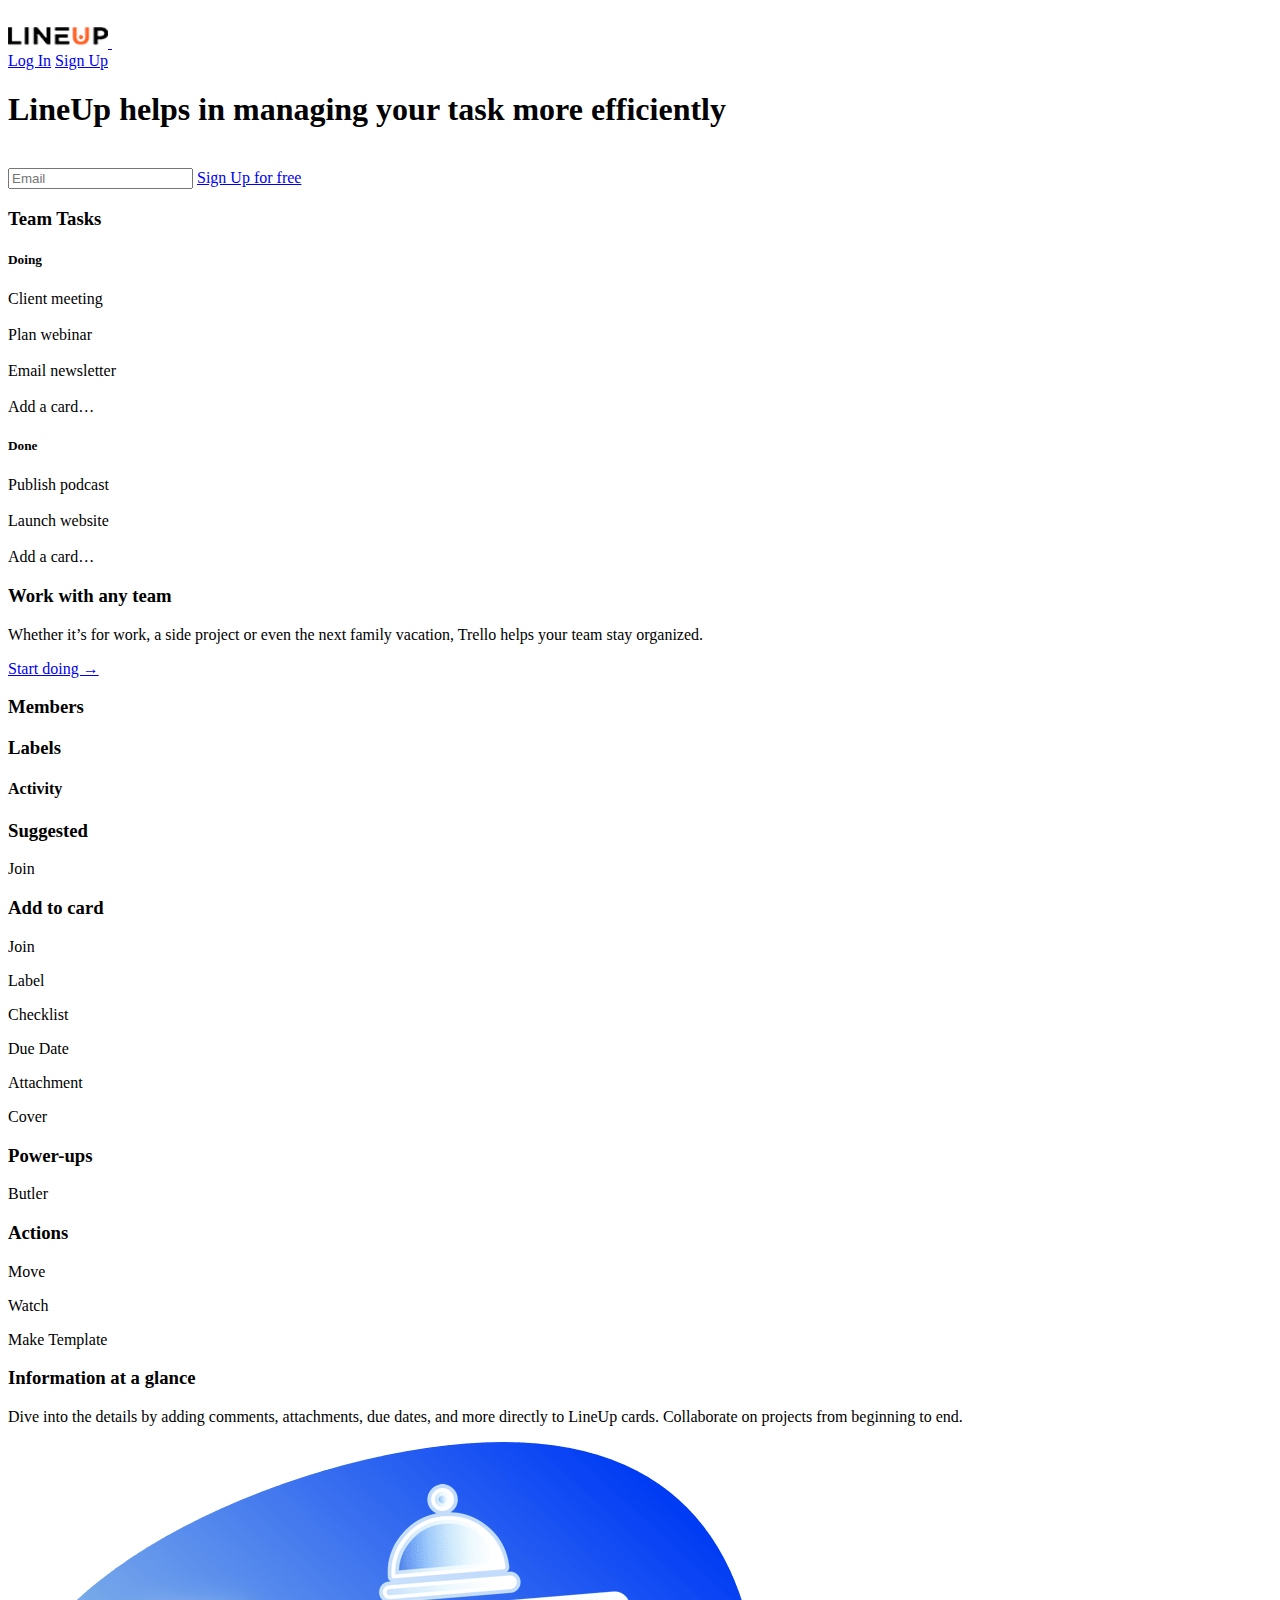
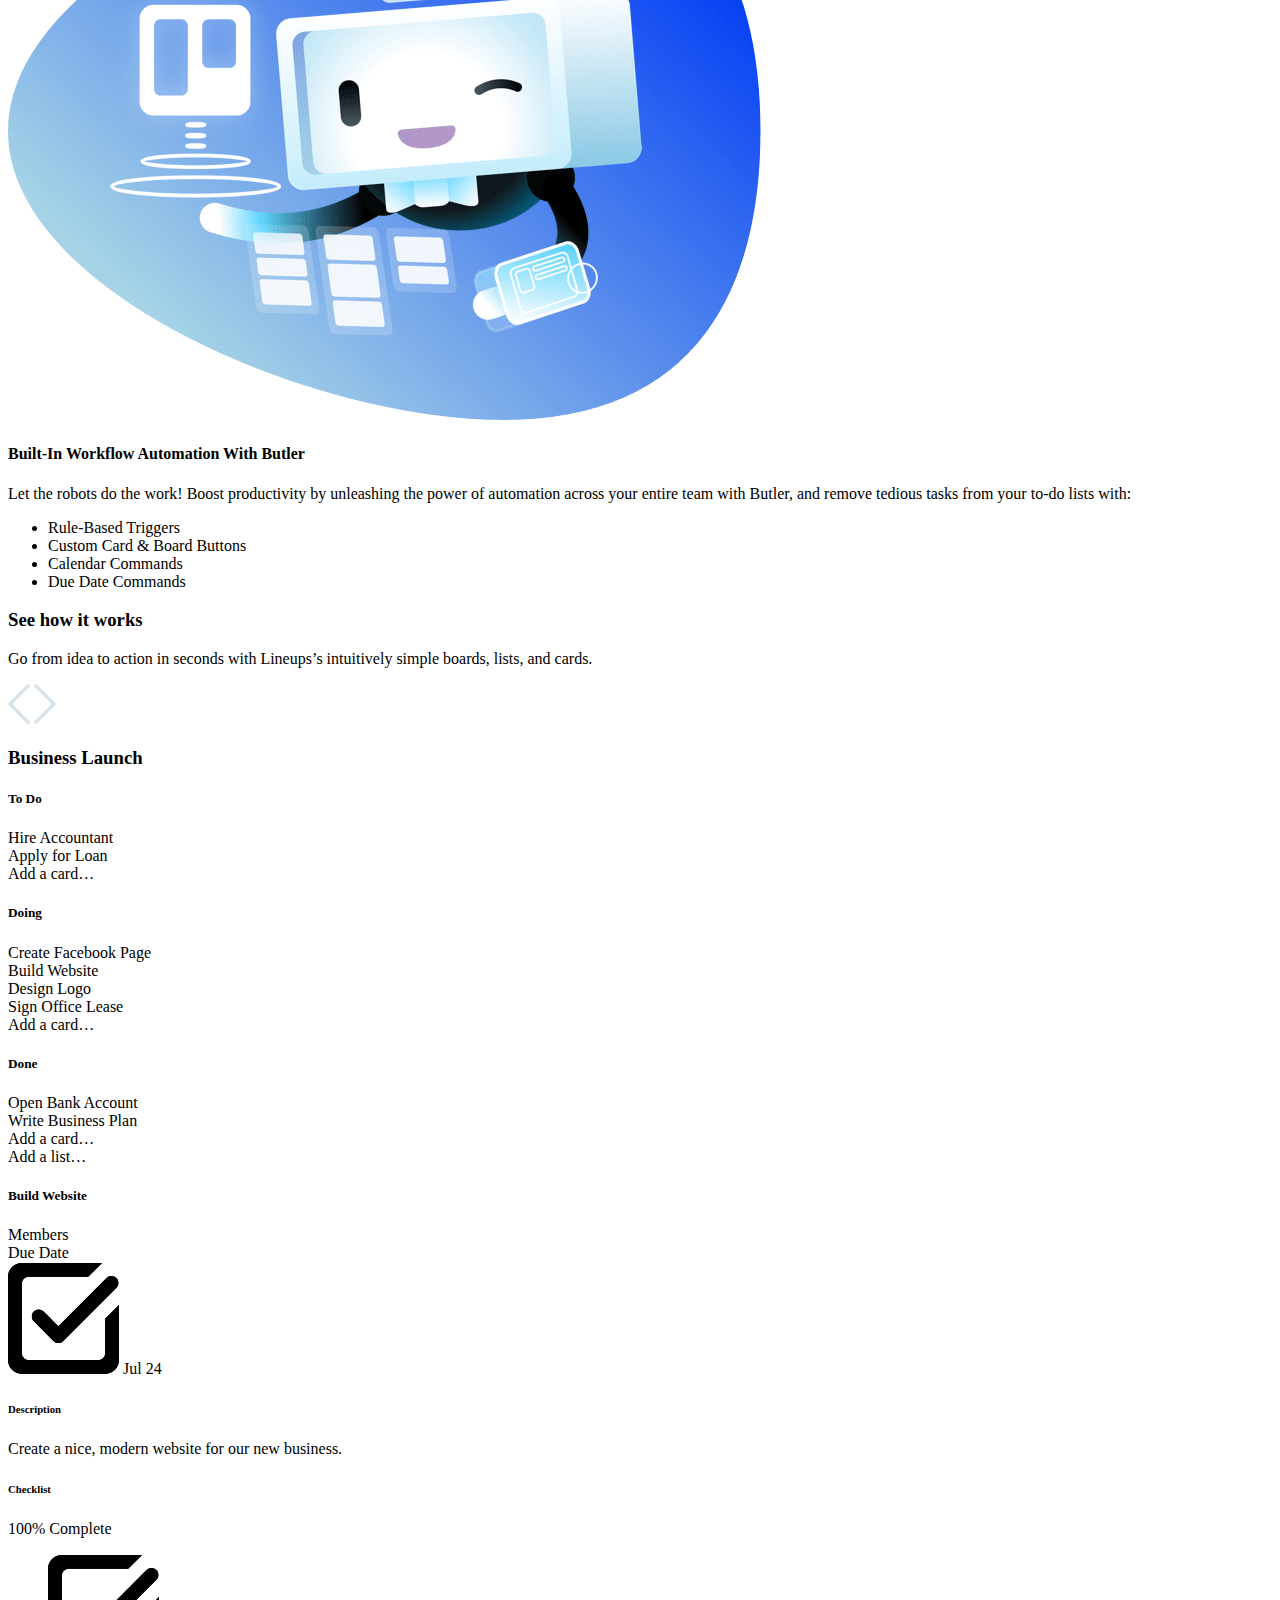
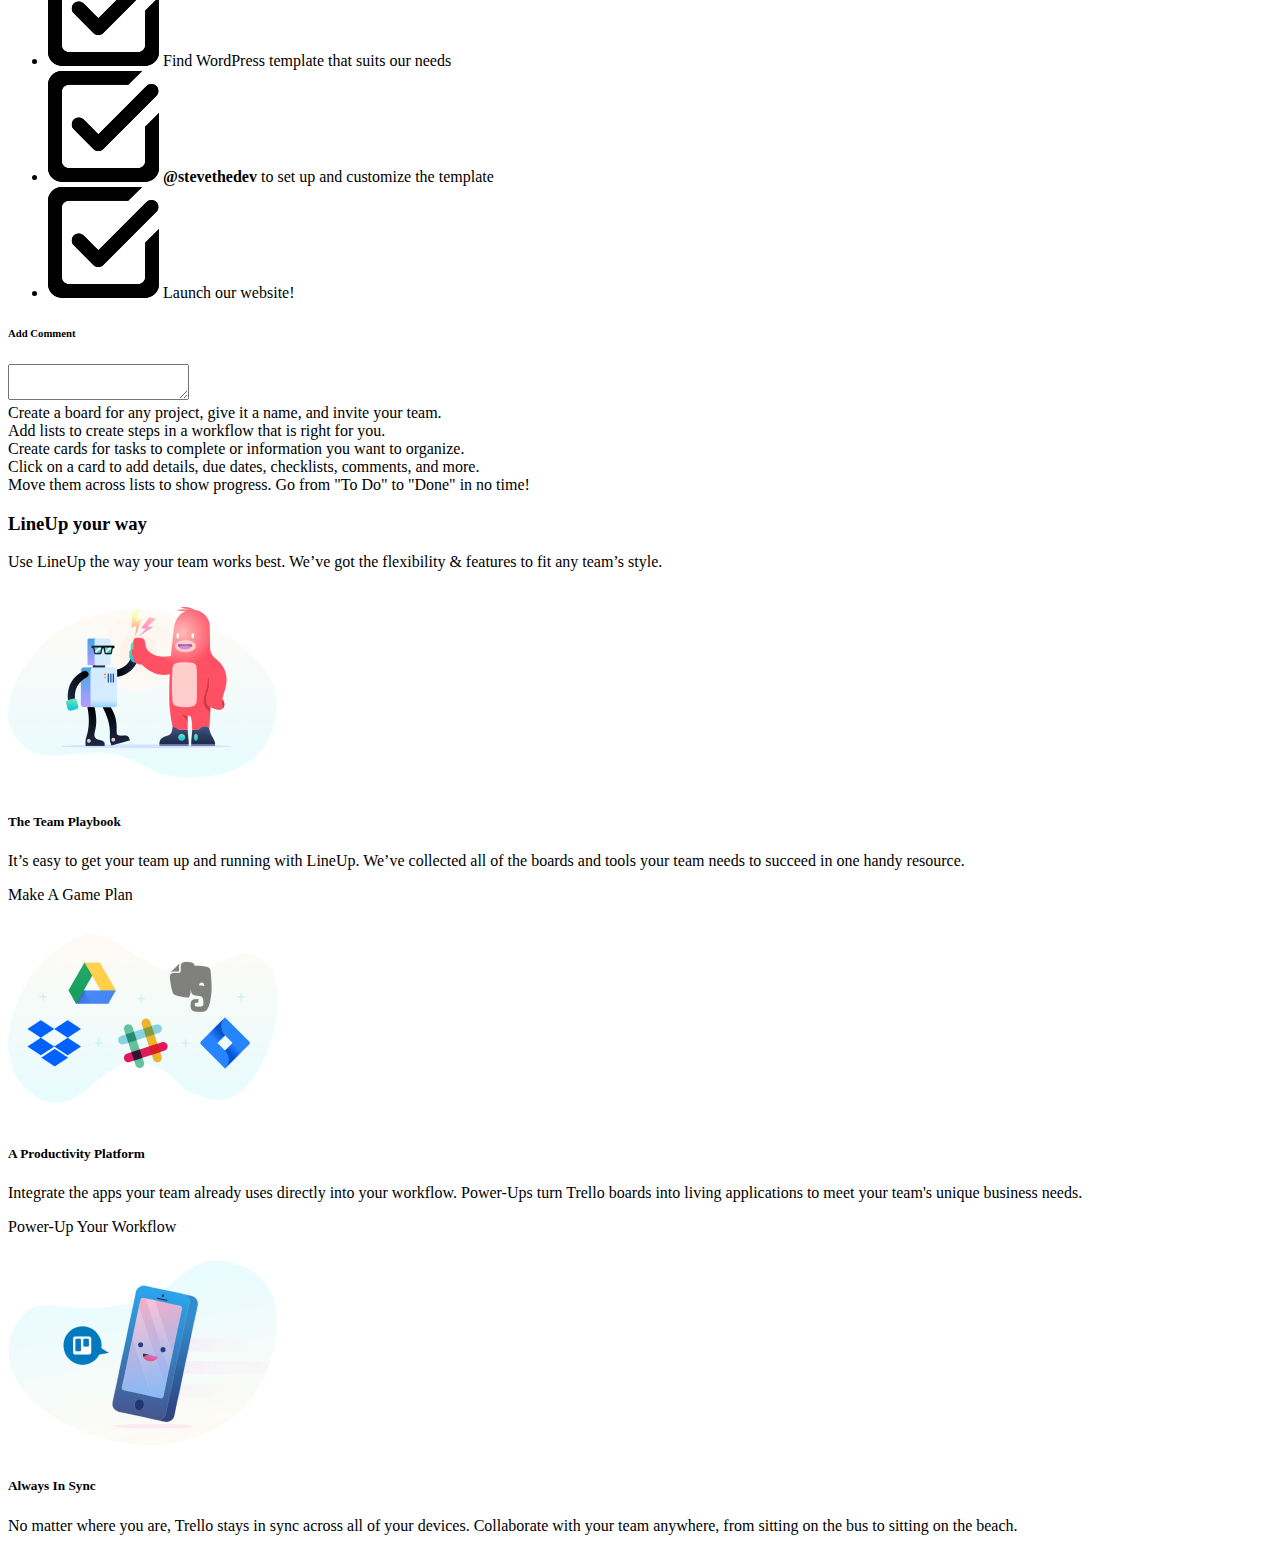
==== commit 12c9f099: "Add files via upload" ====
--- a/index.html
+++ b/index.html
@@ -2,8 +2,8 @@
 <html class="scroll">
 <head>
   
-  <title>LineUp</title>  
-  <link href="Style.css" rel="stylesheet" type="text/css">
+  <title>LineUp By Aman Sharma</title>  
+  <link href="style.css" rel="stylesheet" type="text/css">
 </head>
 <body>
   <header class="fixed-top ">
@@ -29,10 +29,412 @@
         <form class="quick-signup pt-5" method="POST"> <input name="email"
             class="quick-signup-email" type="email" placeholder="Email"> <a type="submit"
             data-analytics-button="greenSignupHeroButton" href="./SignUup.php" class="btn btn-wrap btn-success btn-lg px-4">Sign Up for free</a> </form>
-			  <p><a href="start doing.html" class="btn btn-secondary px-3">Open To Do App without Login</a></p>
+			  
       </div>
     </div>
   </section>
-
+</section>
+<section id="collaborate">
+  <div class="container py-5 pb-md-0">
+    <div class="row align-items-center">
+      <div class="col-md-7 order-md-12">
+        <div class="board">
+          <div class="header">
+            <div class="title">
+              <h3>Team Tasks</h3>
+            </div>
+          </div>
+          <div class="lists">
+            <div class="list">
+              <div class="list-content">
+                <h5>Doing</h5>
+                <div class="card">
+                  <div class="card-content">
+                    <div class="labels">
+                      <div class="label label-blue"></div>
+                    </div> Client meeting <div class="description"> <svg height="10" viewBox="0 0 16 10" width="16">
+                       </svg> </div>
+                    <div class="card-users">
+                      <div class="user user-1"></div>
+                    </div>
+                  </div>
+                </div>
+                <div class="card">
+                  <div class="card-content">
+                    <div class="labels">
+                      <div class="label label-red"></div>
+                    </div> Plan webinar <div class="description"> <svg height="10" viewBox="0 0 16 10" width="16">
+                      </svg> </div>
+                    <div class="card-users">
+                      <div class="user user-2"></div>
+                      <div class="user user-1"></div>
+                    </div>
+                  </div>
+                </div>
+                <div class="card">
+                  <div class="card-content">
+                    <div class="labels">
+                      <div class="label label-purple"></div>
+                    </div> Email newsletter <div class="description"> <svg height="10" viewBox="0 0 16 10" width="16"></svg>
+                      </div>
+                    <div class="card-users">
+                      <div class="user user-3"></div>
+                    </div>
+                  </div>
+                </div>
+                <div class="add-card"> Add a card… </div>
+              </div>
+            </div>
+            <div class="list">
+              <div class="list-content">
+                <h5>Done</h5>
+                <div class="card">
+                  <div class="card-content">
+                    <div class="labels">
+                      <div class="label label-red"></div>
+                    </div> Publish podcast <div class="description"> <svg height="10" viewBox="0 0 16 10" width="16"></svg>
+                       </div>
+                    <div class="card-users">
+                      <div class="user user-3"></div>
+                      <div class="user user-2"></div>
+                    </div>
+                  </div>
+                </div>
+                <div class="card">
+                  <div class="card-content">
+                    <div class="labels">
+                      <div class="label label-purple"></div>
+                    </div> Launch website <div class="description"> <svg height="10" viewBox="0 0 16 10" width="16"></svg>
+                       </div>
+                    <div class="card-users">
+                      <div class="user user-2"></div>
+                    </div>
+                  </div>
+                </div>
+                <div class="add-card"> Add a card… </div>
+              </div>
+            </div>
+          </div>
+        </div>
+      </div>
+      <div class="col-md-5 order-md-1 text-center text-md-left">
+        <h3>Work with any team</h3>
+        <p>Whether it’s for work, a side project or even the next family vacation, Trello helps your team stay
+          organized.</p>
+        <p><a href="start doing.html" class="btn btn-secondary px-3">Start doing →</a></p>
+      </div>
+    </div>
+  </div>
+</section>
+<section id="teams">
+  <div class="container py-5 pt-md-0">
+    <div class="row align-items-center">
+      <div class="col-lg-5 col-md-7 pt-5">
+        <div class="card-detail-window">
+          <div class="header"> </div>
+          <div class="main">
+            <div class="window-header"> <span class="icon-lg icon-card"></span>
+              <div class="dummy-textblock dummy-textblock-lg"></div>
+              <div class="dummy-textblock dummy-textblock-sm"></div>
+            </div>
+            <div class="window-main-col">
+              <div class="list-members">
+                <h3>Members</h3>
+                <div class="card-users">
+                  <div class="user user-2"></div>
+                </div>
+              </div>
+              <div class="list-labels">
+                <h3>Labels</h3>
+                <div class="block-label">
+                  <div class="dummy-textblock dummy-textblock-md"></div>
+                </div>
+              </div>
+              <div class="card-detail-desc"> <span class="icon-lg icon-description"></span>
+                <div class="block-desc">
+                  <div class="dummy-textblock dummy-textblock-sm"></div>
+                  <div class="dummy-textblock dummy-textblock-sm"></div>
+                </div>
+              </div>
+              <div class="card-detail-activity"> <span class="icon-lg icon-activity"></span>
+                <h4>Activity</h4>
+                <div class="block-activity">
+                  <div class="card-users">
+                    <div class="user user-3"></div>
+                  </div>
+                  <div class="block-comment">
+                    <div class="dummy-textblock dummy-textblock-sm"></div>
+                    <div class="dummy-textblock dummy-textblock-sm"></div>
+                    <div class="block-button"></div>
+                    <div class="block-actions"> <span class="icon-sm icon-attachment"></span> <span
+                        class="icon-sm icon-mention"></span> <span class="icon-sm icon-emoji"></span> <span
+                        class="icon-sm icon-card"></span> </div>
+                  </div>
+                </div>
+              </div>
+            </div>
+            <div class="window-sidebar">
+              <h3>Suggested</h3>
+              <div class="button-link"> <span class="icon-sm icon-member"></span>
+                <p>Join</p>
+              </div>
+              <h3>Add to card</h3>
+              <div class="button-link"> <span class="icon-sm icon-member"></span>
+                <p>Join</p>
+              </div>
+              <div class="button-link"> <span class="icon-sm icon-label"></span>
+                <p>Label</p>
+              </div>
+              <div class="button-link"> <span class="icon-sm icon-checklist"></span>
+                <p>Checklist</p>
+              </div>
+              <div class="button-link"> <span class="icon-sm icon-clock"></span>
+                <p>Due Date</p>
+              </div>
+              <div class="button-link"> <span class="icon-sm icon-attachment"></span>
+                <p>Attachment</p>
+              </div>
+              <div class="button-link"> <span class="icon-sm icon-card-cover"></span>
+                <p>Cover</p>
+              </div>
+              <h3>Power-ups</h3>
+              <div class="button-link"> <span class="icon-sm icon-rocket"></span>
+                <p>Butler</p>
+              </div>
+              <h3>Actions</h3>
+              <div class="button-link"> <span class="icon-sm icon-move"></span>
+                <p>Move</p>
+              </div>
+              <div class="button-link"> <span class="icon-sm icon-subscribe"></span>
+                <p>Watch</p>
+              </div>
+              <div class="button-link"> <span class="icon-sm icon-card"></span>
+                <p>Make Template</p>
+              </div>
+            </div>
+          </div>
+        </div>
+      </div>
+      <div class="col-lg-7 col-md-5 text-center text-md-left">
+        <h3 class="mt-3 mt-md-0">Information at a glance</h3>
+        <p class="m-0">Dive into the details by adding comments, attachments, due dates, and more directly to LineUp
+          cards. Collaborate on projects from beginning to end.</p>
+      </div>
+    </div>
+    <section>
+    <div class="row pt-5 pt-md-6">
+      <div class="col-md-5 order-md-last"> <img class="img-fluid mb-3" src="./img/butler.png" width="754"
+          height="578"> </div>
+      <div class="col-md-7">
+        <h4> Built-In Workflow Automation With Butler </h4>
+        <div class="line my-4"></div>
+        <p> Let the robots do the work! Boost productivity by unleashing the power of automation across your entire
+          team with Butler, and remove tedious tasks from your to-do lists with: </p>
+        <ul>
+          <li>Rule-Based Triggers</li>
+          <li>Custom Card & Board Buttons</li>
+          <li>Calendar Commands</li>
+          <li>Due Date Commands</li>
+        </ul>
+        <p></p>
+      </div>
+  </div>
+</section>
+<section>
+  <div class="container text-center">
+    <div class="row">
+      <div class="col-md-6 offset-md-3">
+        <h3>See how it works</h3>
+        <p>Go from idea to action in seconds with Lineups’s intuitively simple boards, lists, and cards.</p>
+      </div>
+    </div>
+    <div id="carousel" data-step="1"> <a class="arrow arrow-left"> <svg height="40" viewBox="0 0 22 40" width="22">
+      <path
+      d="m4.31783602 20 16.88192488 16.8819248c.7133028.7133029.7133028 1.8697953 0 2.5830981-.7133029.7133028-1.8697953.7133028-2.5830981 0l-18.08168628-18.0816863c-.38000317-.3800032-.5575644-.8857877-.53268368-1.3833366-.02488072-.4975489.15268051-1.0033334.53268368-1.3833366l18.08168628-18.08168628c.7133028-.71330283 1.8697952-.71330283 2.5830981 0 .7133028.71330283.7133028 1.86979522 0 2.58309804z"
+      fill="#d9e4eb" transform="translate(.265262)"></path>
+    </svg> </a> <a class="arrow arrow-right"> <svg height="40" viewBox="0 0 22 40" width="22">
+          <path
+            d="m4.31783662 20 16.88192488 16.8819248c.7133028.7133029.7133028 1.8697953 0 2.5830981-.7133029.7133028-1.8697953.7133028-2.5830981 0l-18.08168628-18.0816863c-.38000317-.3800032-.5575644-.8857877-.53268368-1.3833366-.02488072-.4975489.15268051-1.0033334.53268368-1.3833366l18.08168628-18.08168628c.7133028-.71330283 1.8697952-.71330283 2.5830981 0 .7133028.71330283.7133028 1.86979522 0 2.58309804z"
+            fill="#d9e4eb" fill-rule="evenodd" transform="matrix(-1 0 0 -1 21.734738 40)"></path>
+        </svg> </a>
+      <div class="board">
+        <div class="header">
+          <div class="title">
+            <h3>Business Launch</h3>
+          </div>
+          <div class="board-users">
+            <div class="user user-3"></div>
+            <div class="user user-1"></div>
+            <div class="user user-2"></div>
+          </div>
+        </div>
+        <div class="lists">
+          <div class="list to-do">
+            <div class="list-content">
+              <h5>To Do</h5>
+              <div class="card">
+                <div class="card-content"> Hire Accountant </div>
+              </div>
+              <div class="card">
+                <div class="card-content"> Apply for Loan </div>
+              </div>
+              <div class="add-card"> Add a card… </div>
+            </div>
+          </div>
+          <div class="list">
+            <div class="list-content">
+              <h5>Doing</h5>
+              <div class="card">
+                <div class="card-content"> Create Facebook Page </div>
+              </div>
+              <div class="card empty"></div>
+              <div class="card in-motion">
+                <div class="card-content"> Build Website </div>
+              </div>
+              <div class="card">
+                <div class="card-content"> Design Logo </div>
+              </div>
+              <div class="card">
+                <div class="card-content"> Sign Office Lease </div>
+              </div>
+              <div class="add-card"> Add a card… </div>
+            </div>
+          </div>
+          <div class="list">
+            <div class="list-content">
+              <h5>Done</h5>
+              <div class="card empty"></div>
+              <div class="card">
+                <div class="card-content"> Open Bank Account </div>
+              </div>
+              <div class="card">
+                <div class="card-content"> Write Business Plan </div>
+              </div>
+              <div class="add-card"> Add a card… </div>
+            </div>
+          </div>
+          <div class="list">
+            <div class="add-list"> Add a list… </div>
+          </div>
+        </div>
+        <div class="card-back-overlay">
+          <div class="card-back">
+            <h5>Build Website</h5>
+            <div class="meta">
+              <div class="members">
+                <div>Members</div>
+                <div class="user user-2"></div>
+                <div class="user user-1"></div>
+              </div>
+              <div class="due-date">
+                <div>Due Date</div> <span class="due"> <svg height="112" viewBox="0 0 111 112" width="111">
+                    <defs>
+                      <path id="a"
+                        d="m80.2148438 13.8125h-59.4023438c-1.9511816 0-3.5952082.6684503-4.9321289 2.0053711-1.3369208 1.3369207-2.0053711 2.9809473-2.0053711 4.9321289v69.375c0 1.9511816.6684503 3.5952082 2.0053711 4.9321289 1.3369207 1.3369208 2.9809473 2.0053711 4.9321289 2.0053711h69.375c1.9511816 0 3.5952082-.6684503 4.9321289-2.0053711 1.3369208-1.3369207 2.0053711-2.9809473 2.0053711-4.9321289v-34.3623047l13.875-13.875v55.1748047c0 3.830097-1.354967 7.100084-4.064941 9.810059-2.709975 2.709974-5.979962 4.064941-9.810059 4.064941h-83.25c-3.8300973 0-7.10008411-1.354967-9.81005859-4.064941-2.70997449-2.709975-4.06494141-5.979962-4.06494141-9.810059v-83.25c0-3.83009728 1.35496692-7.10008411 4.06494141-9.81005859 2.70997448-2.70997449 5.97996129-4.06494141 9.81005859-4.06494141h80.2148438zm-54.4160157 44.5517578c-1.3007877-1.3730537-1.9511719-3.0170803-1.9511719-4.9321289s.6503842-3.5229427 1.9511719-4.8237305c1.3730538-1.3730537 3.0170803-2.0595703 4.9321289-2.0595703 1.9150487 0 3.5590752.6865166 4.9321289 2.0595703l19.6201172 19.6201172c1.3730538 1.3007878 2.0595703 2.9086819 2.0595703 4.8237305s-.6865165 3.5590752-2.0595703 4.9321289c-1.3730537 1.3730537-3.0170802 2.0595703-4.9321289 2.0595703-1.9150486 0-3.5590751-.6865166-4.9321289-2.0595703zm19.6201172 19.6201172c-1.3007877-1.3730537-1.9511719-3.0170803-1.9511719-4.9321289s.6503842-3.5229427 1.9511719-4.8237305l53.1152344-53.1152344c1.3730537-1.3730537 3.0170803-2.0595703 4.9321293-2.0595703 1.915048 0 3.559075.6865166 4.932129 2.0595703 1.300787 1.3730538 1.951171 3.0170803 1.951171 4.932129 0 1.9150486-.650384 3.5229427-1.951171 4.8237304l-53.1152349 53.1152344c-1.3730537 1.3730537-3.0170802 2.0595703-4.9321289 2.0595703-1.9150486 0-3.5590751-.6865166-4.9321289-2.0595703z">
+                      </path>
+                    </defs>
+                    <g transform="translate(0 1)">
+                      <use xlink:href="#a"></use>
+                      <use xlink:href="#a"></use>
+                    </g>
+                  </svg> Jul 24 </span>
+              </div>
+            </div>
+            <h6>Description</h6>
+            <p>Create a nice, modern website for our new business.</p>
+            <h6>Checklist</h6>
+            <div class="checklist">
+              <div class="progress"> <span>100% Complete</span> <span class="progress-bar"></span> </div>
+              <ul>
+                <li> <svg height="112" viewBox="0 0 111 112" width="111">
+                    <defs>
+                      <path id="a"
+                        d="m80.2148438 13.8125h-59.4023438c-1.9511816 0-3.5952082.6684503-4.9321289 2.0053711-1.3369208 1.3369207-2.0053711 2.9809473-2.0053711 4.9321289v69.375c0 1.9511816.6684503 3.5952082 2.0053711 4.9321289 1.3369207 1.3369208 2.9809473 2.0053711 4.9321289 2.0053711h69.375c1.9511816 0 3.5952082-.6684503 4.9321289-2.0053711 1.3369208-1.3369207 2.0053711-2.9809473 2.0053711-4.9321289v-34.3623047l13.875-13.875v55.1748047c0 3.830097-1.354967 7.100084-4.064941 9.810059-2.709975 2.709974-5.979962 4.064941-9.810059 4.064941h-83.25c-3.8300973 0-7.10008411-1.354967-9.81005859-4.064941-2.70997449-2.709975-4.06494141-5.979962-4.06494141-9.810059v-83.25c0-3.83009728 1.35496692-7.10008411 4.06494141-9.81005859 2.70997448-2.70997449 5.97996129-4.06494141 9.81005859-4.06494141h80.2148438zm-54.4160157 44.5517578c-1.3007877-1.3730537-1.9511719-3.0170803-1.9511719-4.9321289s.6503842-3.5229427 1.9511719-4.8237305c1.3730538-1.3730537 3.0170803-2.0595703 4.9321289-2.0595703 1.9150487 0 3.5590752.6865166 4.9321289 2.0595703l19.6201172 19.6201172c1.3730538 1.3007878 2.0595703 2.9086819 2.0595703 4.8237305s-.6865165 3.5590752-2.0595703 4.9321289c-1.3730537 1.3730537-3.0170802 2.0595703-4.9321289 2.0595703-1.9150486 0-3.5590751-.6865166-4.9321289-2.0595703zm19.6201172 19.6201172c-1.3007877-1.3730537-1.9511719-3.0170803-1.9511719-4.9321289s.6503842-3.5229427 1.9511719-4.8237305l53.1152344-53.1152344c1.3730537-1.3730537 3.0170803-2.0595703 4.9321293-2.0595703 1.915048 0 3.559075.6865166 4.932129 2.0595703 1.300787 1.3730538 1.951171 3.0170803 1.951171 4.932129 0 1.9150486-.650384 3.5229427-1.951171 4.8237304l-53.1152349 53.1152344c-1.3730537 1.3730537-3.0170802 2.0595703-4.9321289 2.0595703-1.9150486 0-3.5590751-.6865166-4.9321289-2.0595703z">
+                      </path>
+                    </defs>
+                    <g transform="translate(0 1)">
+                      <use xlink:href="#a"></use>
+                      <use xlink:href="#a"></use>
+                    </g>
+                  </svg> Find WordPress template that suits our needs </li>
+                <li> <svg height="112" viewBox="0 0 111 112" width="111">
+                    <defs>
+                      <path id="a"
+                        d="m80.2148438 13.8125h-59.4023438c-1.9511816 0-3.5952082.6684503-4.9321289 2.0053711-1.3369208 1.3369207-2.0053711 2.9809473-2.0053711 4.9321289v69.375c0 1.9511816.6684503 3.5952082 2.0053711 4.9321289 1.3369207 1.3369208 2.9809473 2.0053711 4.9321289 2.0053711h69.375c1.9511816 0 3.5952082-.6684503 4.9321289-2.0053711 1.3369208-1.3369207 2.0053711-2.9809473 2.0053711-4.9321289v-34.3623047l13.875-13.875v55.1748047c0 3.830097-1.354967 7.100084-4.064941 9.810059-2.709975 2.709974-5.979962 4.064941-9.810059 4.064941h-83.25c-3.8300973 0-7.10008411-1.354967-9.81005859-4.064941-2.70997449-2.709975-4.06494141-5.979962-4.06494141-9.810059v-83.25c0-3.83009728 1.35496692-7.10008411 4.06494141-9.81005859 2.70997448-2.70997449 5.97996129-4.06494141 9.81005859-4.06494141h80.2148438zm-54.4160157 44.5517578c-1.3007877-1.3730537-1.9511719-3.0170803-1.9511719-4.9321289s.6503842-3.5229427 1.9511719-4.8237305c1.3730538-1.3730537 3.0170803-2.0595703 4.9321289-2.0595703 1.9150487 0 3.5590752.6865166 4.9321289 2.0595703l19.6201172 19.6201172c1.3730538 1.3007878 2.0595703 2.9086819 2.0595703 4.8237305s-.6865165 3.5590752-2.0595703 4.9321289c-1.3730537 1.3730537-3.0170802 2.0595703-4.9321289 2.0595703-1.9150486 0-3.5590751-.6865166-4.9321289-2.0595703zm19.6201172 19.6201172c-1.3007877-1.3730537-1.9511719-3.0170803-1.9511719-4.9321289s.6503842-3.5229427 1.9511719-4.8237305l53.1152344-53.1152344c1.3730537-1.3730537 3.0170803-2.0595703 4.9321293-2.0595703 1.915048 0 3.559075.6865166 4.932129 2.0595703 1.300787 1.3730538 1.951171 3.0170803 1.951171 4.932129 0 1.9150486-.650384 3.5229427-1.951171 4.8237304l-53.1152349 53.1152344c-1.3730537 1.3730537-3.0170802 2.0595703-4.9321289 2.0595703-1.9150486 0-3.5590751-.6865166-4.9321289-2.0595703z">
+                      </path>
+                    </defs>
+                    <g transform="translate(0 1)">
+                      <use xlink:href="#a"></use>
+                      <use xlink:href="#a"></use>
+                    </g>
+                  </svg> <strong>@stevethedev</strong> to set up and customize the template </li>
+                <li> <svg height="112" viewBox="0 0 111 112" width="111">
+                    <defs>
+                      <path id="a"
+                        d="m80.2148438 13.8125h-59.4023438c-1.9511816 0-3.5952082.6684503-4.9321289 2.0053711-1.3369208 1.3369207-2.0053711 2.9809473-2.0053711 4.9321289v69.375c0 1.9511816.6684503 3.5952082 2.0053711 4.9321289 1.3369207 1.3369208 2.9809473 2.0053711 4.9321289 2.0053711h69.375c1.9511816 0 3.5952082-.6684503 4.9321289-2.0053711 1.3369208-1.3369207 2.0053711-2.9809473 2.0053711-4.9321289v-34.3623047l13.875-13.875v55.1748047c0 3.830097-1.354967 7.100084-4.064941 9.810059-2.709975 2.709974-5.979962 4.064941-9.810059 4.064941h-83.25c-3.8300973 0-7.10008411-1.354967-9.81005859-4.064941-2.70997449-2.709975-4.06494141-5.979962-4.06494141-9.810059v-83.25c0-3.83009728 1.35496692-7.10008411 4.06494141-9.81005859 2.70997448-2.70997449 5.97996129-4.06494141 9.81005859-4.06494141h80.2148438zm-54.4160157 44.5517578c-1.3007877-1.3730537-1.9511719-3.0170803-1.9511719-4.9321289s.6503842-3.5229427 1.9511719-4.8237305c1.3730538-1.3730537 3.0170803-2.0595703 4.9321289-2.0595703 1.9150487 0 3.5590752.6865166 4.9321289 2.0595703l19.6201172 19.6201172c1.3730538 1.3007878 2.0595703 2.9086819 2.0595703 4.8237305s-.6865165 3.5590752-2.0595703 4.9321289c-1.3730537 1.3730537-3.0170802 2.0595703-4.9321289 2.0595703-1.9150486 0-3.5590751-.6865166-4.9321289-2.0595703zm19.6201172 19.6201172c-1.3007877-1.3730537-1.9511719-3.0170803-1.9511719-4.9321289s.6503842-3.5229427 1.9511719-4.8237305l53.1152344-53.1152344c1.3730537-1.3730537 3.0170803-2.0595703 4.9321293-2.0595703 1.915048 0 3.559075.6865166 4.932129 2.0595703 1.300787 1.3730538 1.951171 3.0170803 1.951171 4.932129 0 1.9150486-.650384 3.5229427-1.951171 4.8237304l-53.1152349 53.1152344c-1.3730537 1.3730537-3.0170802 2.0595703-4.9321289 2.0595703-1.9150486 0-3.5590751-.6865166-4.9321289-2.0595703z">
+                      </path>
+                    </defs>
+                    <g transform="translate(0 1)">
+                      <use xlink:href="#a"></use>
+                      <use xlink:href="#a"></use>
+                    </g>
+                  </svg> Launch our website! </li>
+              </ul>
+            </div>
+            <h6>Add Comment</h6> <textarea></textarea>
+          </div>
+        </div>
+        <div class="captions">
+          <div class="caption caption-1"> Create a board for any project, give it a name, and invite your team. </div>
+          <div class="caption caption-2"> Add lists to create steps in a workflow that is right for you. </div>
+          <div class="caption caption-3"> Create cards for tasks to complete or information you want to organize.
+          </div>
+          <div class="caption caption-4"> Click on a card to add details, due dates, checklists, comments, and more.
+          </div>
+          <div class="caption caption-5"> Move them across lists to show progress. Go from "To Do" to "Done" in no
+            time! </div>
+          <nav> <a class="step-1"></a> <a class="step-2"></a> <a class="step-3"></a> <a class="step-4"></a> <a
+              class="step-5"></a> </nav>
+        </div>
+      </div>
+      <div id="robot"></div>
+    </div>
+  </div>
+</section>
+<section id="features">
+  <div class="container text-center py-6">
+    <div class="row">
+      <div class="col-md-6 offset-md-3">
+        <h3>LineUp your way</h3>
+        <p>Use LineUp the way your team works best. We’ve got the flexibility &amp; features to fit any team’s style.
+        </p>
+      </div>
+    </div>
+    <div class="row">
+      <div class="col-lg-4">
+        <div class="img img-collaborate"><img src="./img/updated-layouts-collab.png" width="270" alt="">
+        </div>
+        <h5>The Team Playbook</h5>
+        <p class="small">It’s easy to get your team up and running with LineUp. We’ve collected all of the boards and
+          tools your team needs to succeed in one handy resource.</p>
+        <p><a class="btn btn-secondary btn-wrap px-3" >Make A Game Plan</a></p>
+      </div>
+      <div class="col-lg-4">
+        <div class="img img-apps"><img src="./img/updated-layouts-platform.png" width="270" alt=""></div>
+        <h5>A Productivity Platform</h5>
+        <p class="small">Integrate the apps your team already uses directly into your workflow. Power-Ups turn Trello
+          boards into living applications to meet your team's unique business needs.</p>
+        <p><a class="btn btn-secondary btn-wrap px-3" >Power-Up Your Workflow</a>
+        </p>
+      </div>
+      <div class="col-lg-4">
+        <div class="img img-sync"><img src="./img/updated-layouts-sync.png" width="270" alt=""></div>
+        <h5>Always In Sync</h5>
+        <p class="small">No matter where you are, Trello stays in sync across all of your devices. Collaborate with
+          your team anywhere, from sitting on the bus to sitting on the beach.</p>
+               </div>
+    </div>
+  </div>
+</section>
    </body>
-  </html>
+  </html>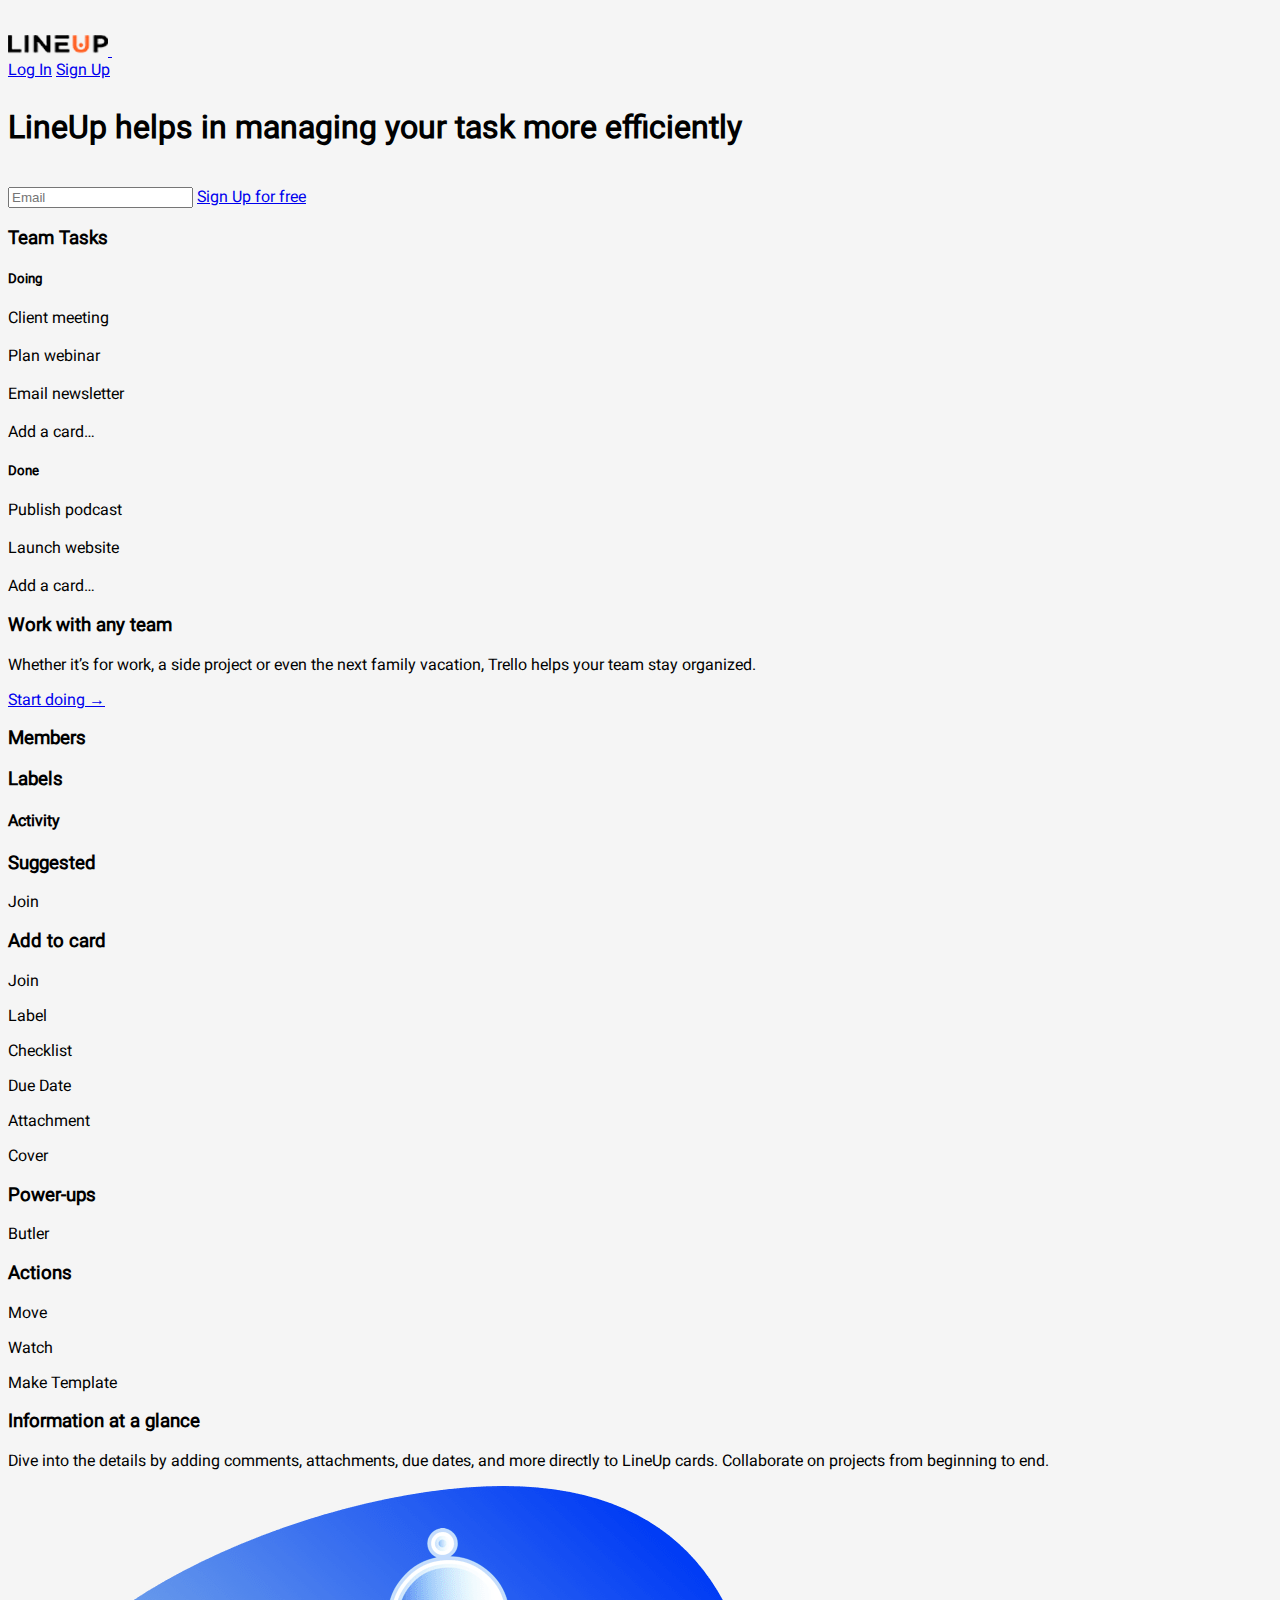
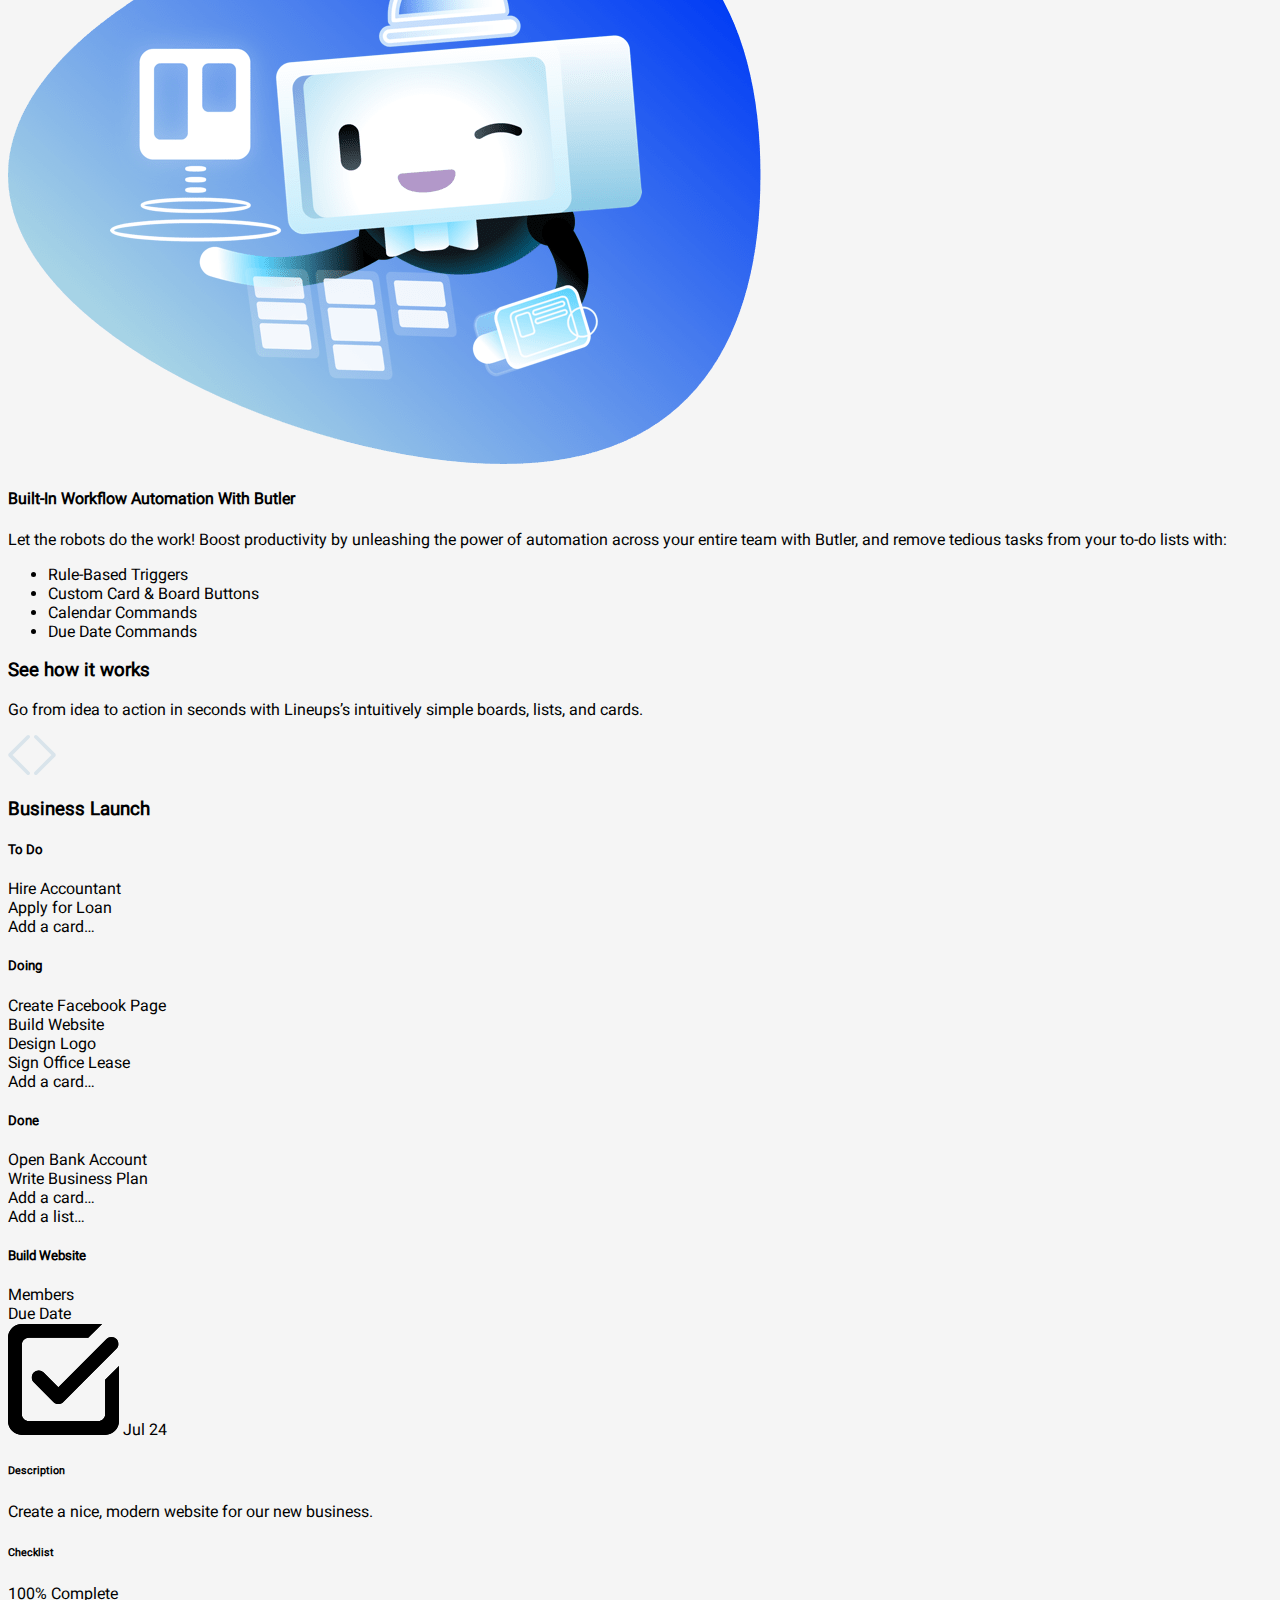
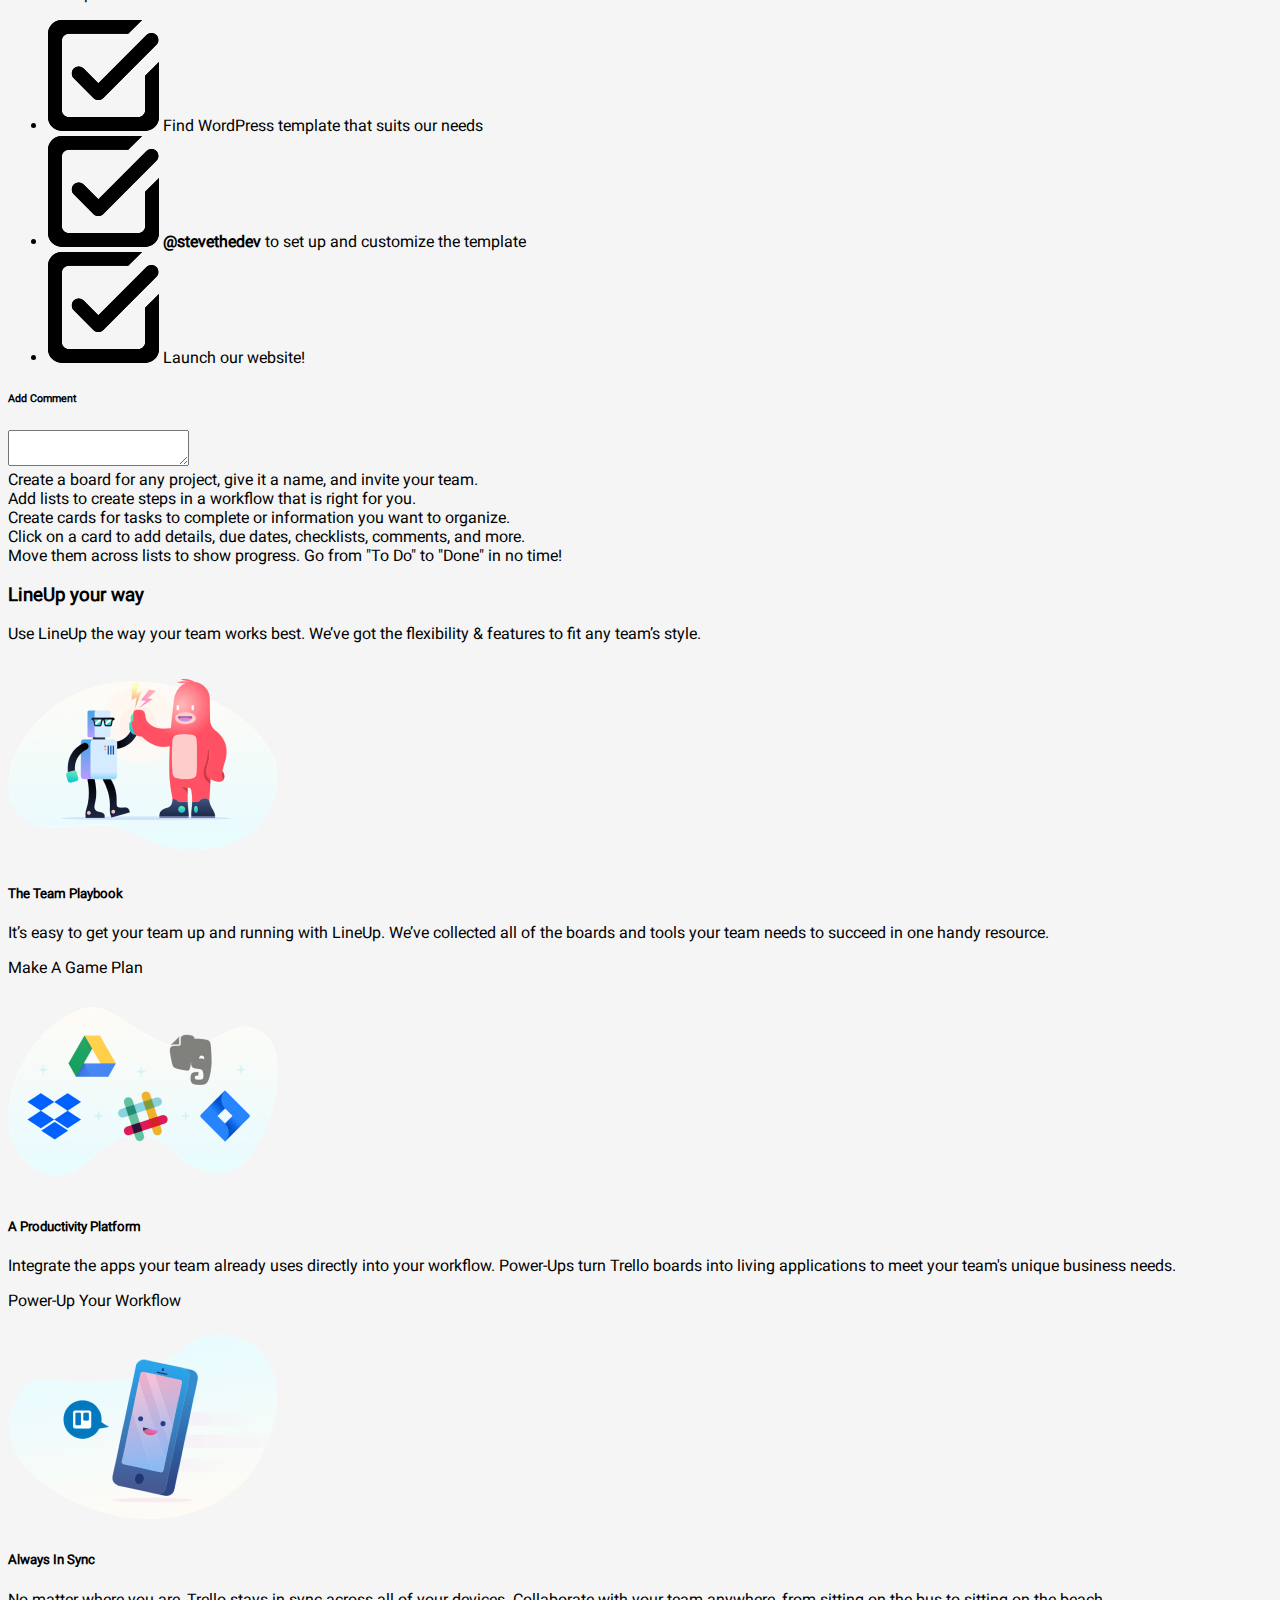
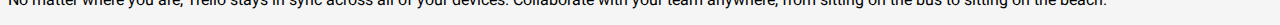
==== commit 60e2abfa: "Update index.html" ====
--- a/index.html
+++ b/index.html
@@ -4,6 +4,7 @@
   
   <title>LineUp By Aman Sharma</title>  
   <link href="style.css" rel="stylesheet" type="text/css">
+	<link rel="stylesheet" href="/css/style.css">
 </head>
 <body>
   <header class="fixed-top ">
@@ -437,4 +438,4 @@
   </div>
 </section>
    </body>
-  </html>+  </html>
--- a/css/style.css
+++ b/css/style.css
@@ -0,0 +1,41 @@
+@font-face {
+	font-family: 'Roboto-Regular';
+	src: url('../fonts/Roboto-Regular.eot');
+	src: local('☺'), url('../fonts/Roboto-Regular.woff') format('woff'), url('../fonts/Roboto-Regular.ttf') format('truetype'), url('../fonts/Roboto-Regular.svg') format('svg');
+	font-weight: normal;
+	font-style: normal;
+}
+
+@font-face {
+	font-family: 'FontAwesome';
+	src: url('../fonts/fontawesome-webfont.eot');
+	src: local('☺'), url('../fonts/fontawesome-webfont.woff') format('woff'), url('../fonts/fontawesome-webfont.ttf') format('truetype'), url('../fonts/fontawesome-webfont.svg') format('svg');
+	font-weight: normal;
+	font-style: normal;
+}
+body{font-family: 'Roboto-Regular';background: #f5f5f5;}
+header .navbar{padding: .5rem 0;}
+header nav.navbar .navbar-brand{color:#fff;}
+section.todo-outer {
+    width: 100%;
+    float: left;
+    padding: 30px 0;
+}
+section.todo-outer h1 {
+    font-size: 40px;
+    margin-bottom: 20px;
+}
+.todo-inner {
+    width: 100%;
+    float: left;
+    padding: 40px;
+    box-shadow: 0px 0px 10px #c1c1c1;
+    background: #fff;
+}
+table tr td button {
+    background: no-repeat;
+    border: none;
+    padding: 0;
+    cursor: pointer;
+}
+.completed{text-decoration: line-through;}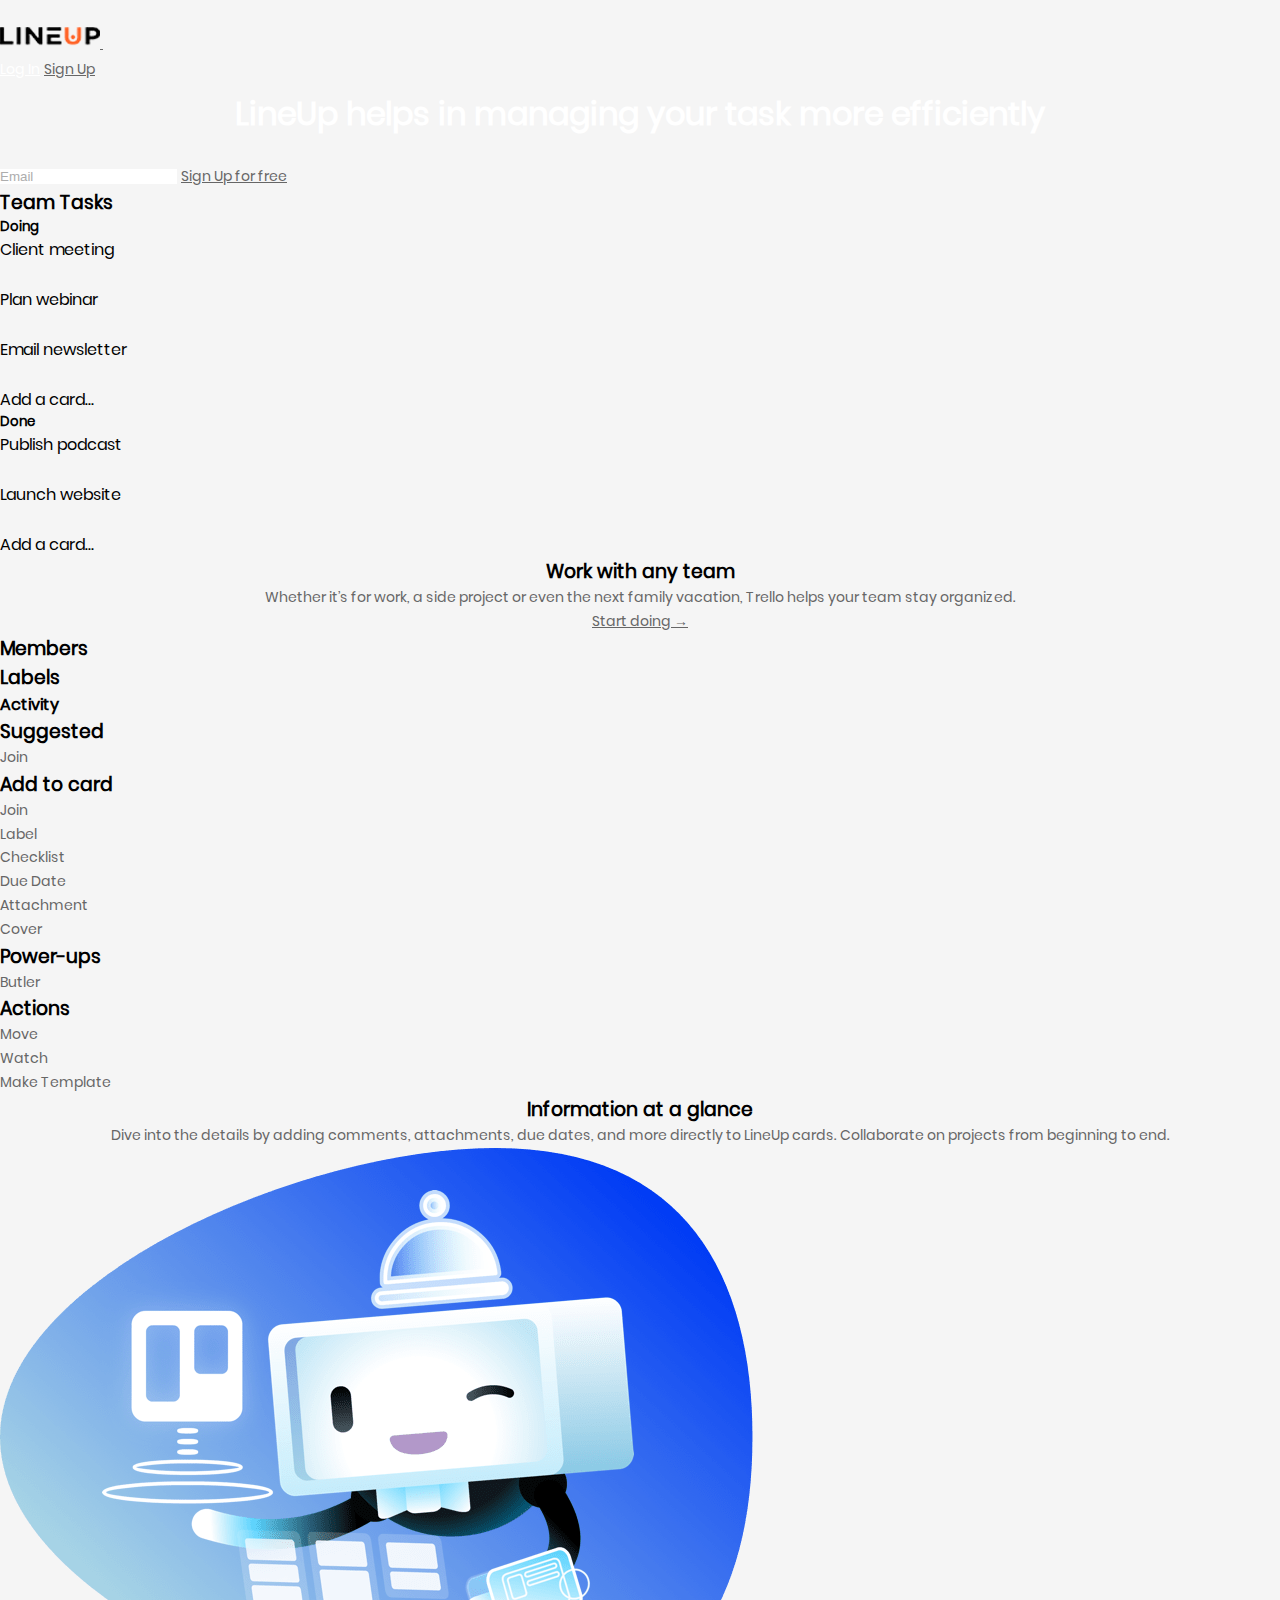
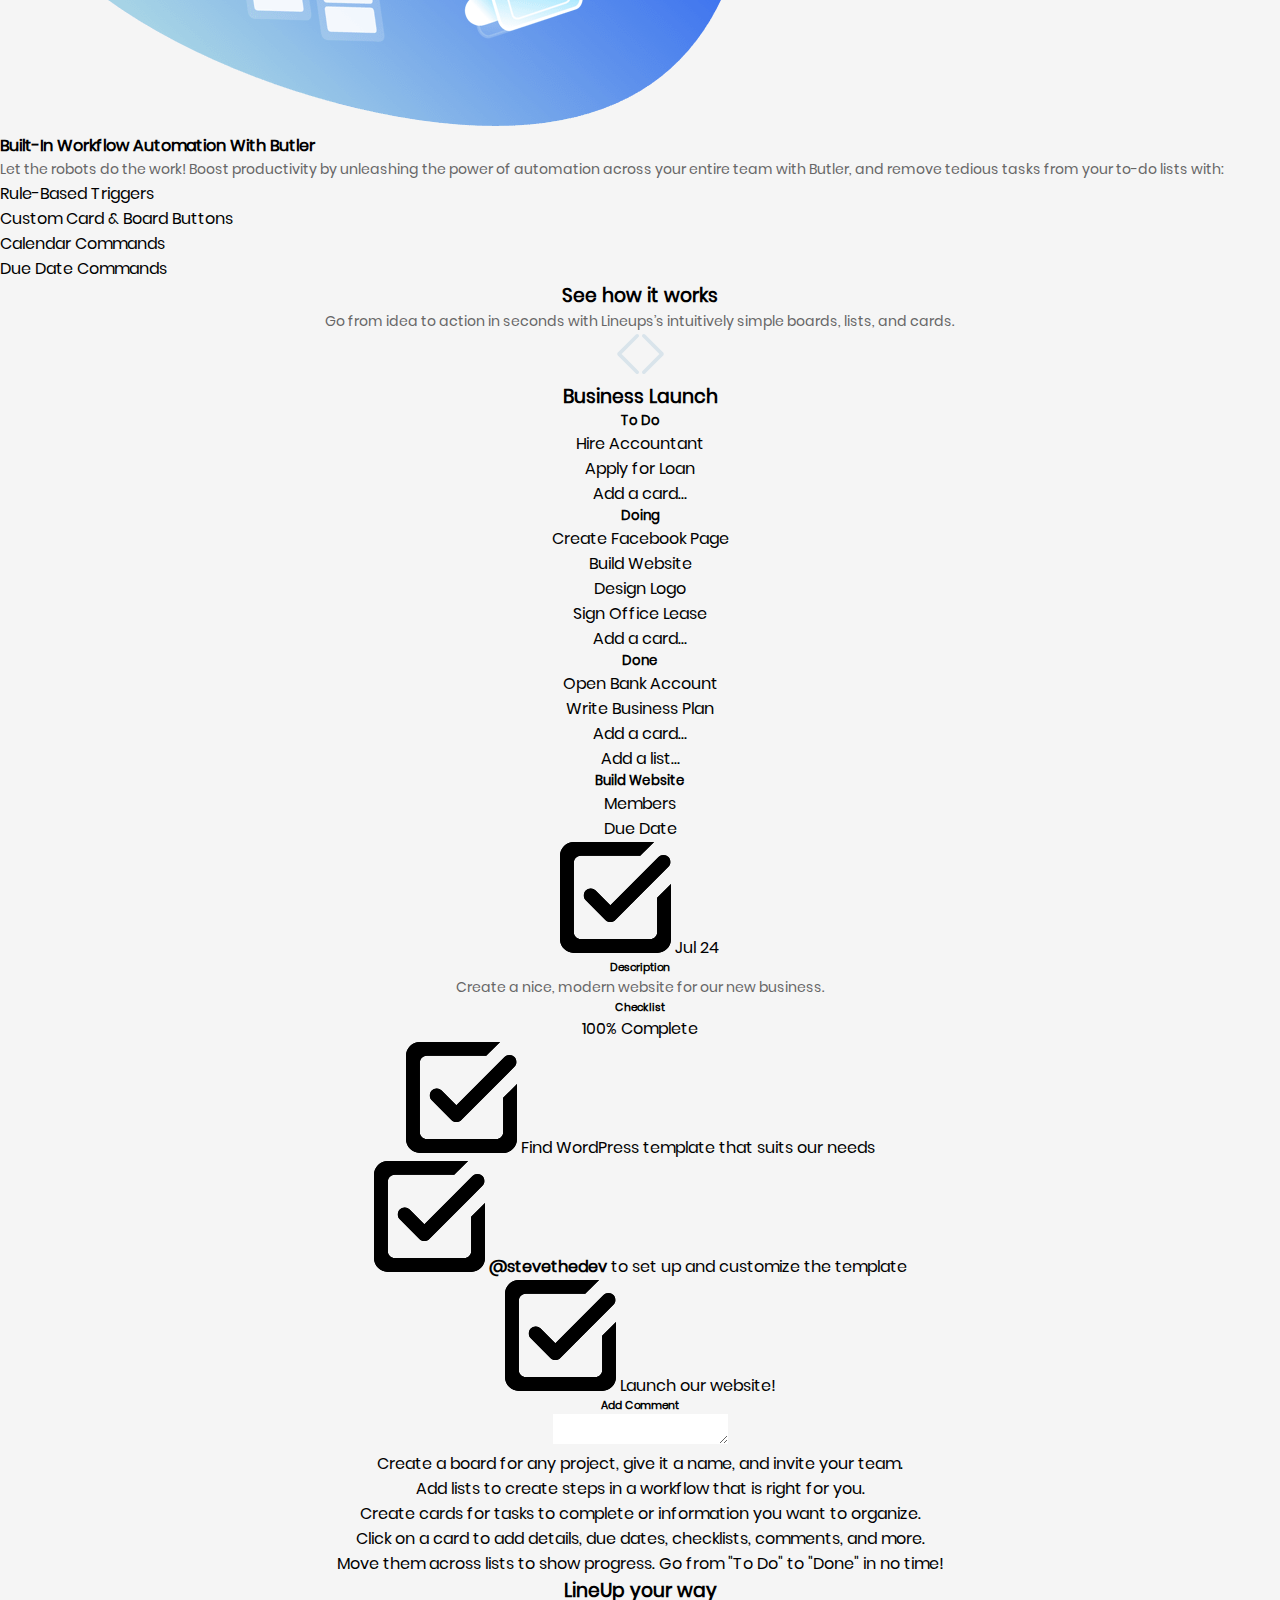
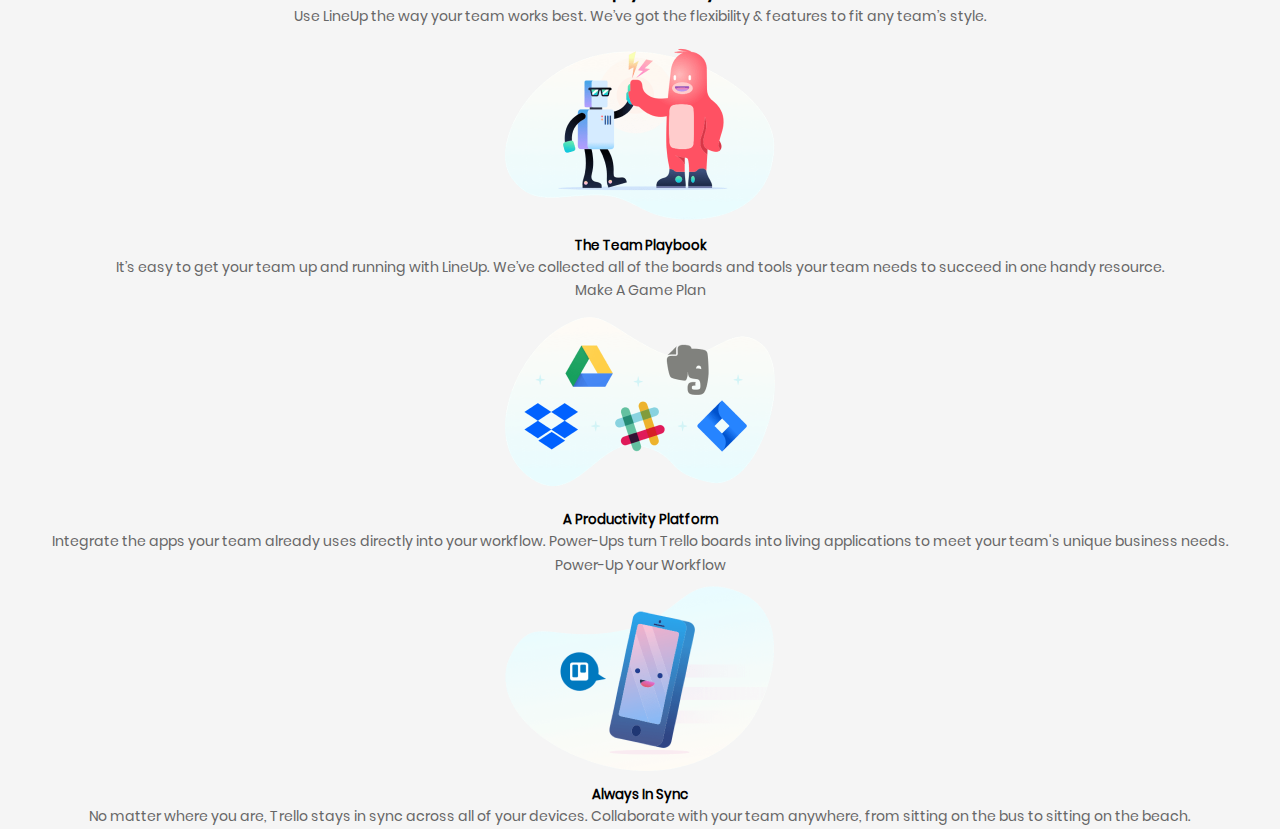
==== commit c2ffdb75: "Update index.html" ====
--- a/index.html
+++ b/index.html
@@ -4,7 +4,9 @@
   
   <title>LineUp By Aman Sharma</title>  
   <link href="style.css" rel="stylesheet" type="text/css">
-	<link rel="stylesheet" href="/css/style.css">
+	<link rel="stylesheet" href="./css/style.css">
+	<link rel="stylesheet" href="./css/util.css">
+	<link rel="stylesheet" href="./css/main.css">
 </head>
 <body>
   <header class="fixed-top ">
--- a/css/util.css
+++ b/css/util.css
@@ -0,0 +1,2993 @@
+/*[ FONT SIZE ]
+///////////////////////////////////////////////////////////
+*/
+.fs-1 {font-size: 1px;}
+.fs-2 {font-size: 2px;}
+.fs-3 {font-size: 3px;}
+.fs-4 {font-size: 4px;}
+.fs-5 {font-size: 5px;}
+.fs-6 {font-size: 6px;}
+.fs-7 {font-size: 7px;}
+.fs-8 {font-size: 8px;}
+.fs-9 {font-size: 9px;}
+.fs-10 {font-size: 10px;}
+.fs-11 {font-size: 11px;}
+.fs-12 {font-size: 12px;}
+.fs-13 {font-size: 13px;}
+.fs-14 {font-size: 14px;}
+.fs-15 {font-size: 15px;}
+.fs-16 {font-size: 16px;}
+.fs-17 {font-size: 17px;}
+.fs-18 {font-size: 18px;}
+.fs-19 {font-size: 19px;}
+.fs-20 {font-size: 20px;}
+.fs-21 {font-size: 21px;}
+.fs-22 {font-size: 22px;}
+.fs-23 {font-size: 23px;}
+.fs-24 {font-size: 24px;}
+.fs-25 {font-size: 25px;}
+.fs-26 {font-size: 26px;}
+.fs-27 {font-size: 27px;}
+.fs-28 {font-size: 28px;}
+.fs-29 {font-size: 29px;}
+.fs-30 {font-size: 30px;}
+.fs-31 {font-size: 31px;}
+.fs-32 {font-size: 32px;}
+.fs-33 {font-size: 33px;}
+.fs-34 {font-size: 34px;}
+.fs-35 {font-size: 35px;}
+.fs-36 {font-size: 36px;}
+.fs-37 {font-size: 37px;}
+.fs-38 {font-size: 38px;}
+.fs-39 {font-size: 39px;}
+.fs-40 {font-size: 40px;}
+.fs-41 {font-size: 41px;}
+.fs-42 {font-size: 42px;}
+.fs-43 {font-size: 43px;}
+.fs-44 {font-size: 44px;}
+.fs-45 {font-size: 45px;}
+.fs-46 {font-size: 46px;}
+.fs-47 {font-size: 47px;}
+.fs-48 {font-size: 48px;}
+.fs-49 {font-size: 49px;}
+.fs-50 {font-size: 50px;}
+.fs-51 {font-size: 51px;}
+.fs-52 {font-size: 52px;}
+.fs-53 {font-size: 53px;}
+.fs-54 {font-size: 54px;}
+.fs-55 {font-size: 55px;}
+.fs-56 {font-size: 56px;}
+.fs-57 {font-size: 57px;}
+.fs-58 {font-size: 58px;}
+.fs-59 {font-size: 59px;}
+.fs-60 {font-size: 60px;}
+.fs-61 {font-size: 61px;}
+.fs-62 {font-size: 62px;}
+.fs-63 {font-size: 63px;}
+.fs-64 {font-size: 64px;}
+.fs-65 {font-size: 65px;}
+.fs-66 {font-size: 66px;}
+.fs-67 {font-size: 67px;}
+.fs-68 {font-size: 68px;}
+.fs-69 {font-size: 69px;}
+.fs-70 {font-size: 70px;}
+.fs-71 {font-size: 71px;}
+.fs-72 {font-size: 72px;}
+.fs-73 {font-size: 73px;}
+.fs-74 {font-size: 74px;}
+.fs-75 {font-size: 75px;}
+.fs-76 {font-size: 76px;}
+.fs-77 {font-size: 77px;}
+.fs-78 {font-size: 78px;}
+.fs-79 {font-size: 79px;}
+.fs-80 {font-size: 80px;}
+.fs-81 {font-size: 81px;}
+.fs-82 {font-size: 82px;}
+.fs-83 {font-size: 83px;}
+.fs-84 {font-size: 84px;}
+.fs-85 {font-size: 85px;}
+.fs-86 {font-size: 86px;}
+.fs-87 {font-size: 87px;}
+.fs-88 {font-size: 88px;}
+.fs-89 {font-size: 89px;}
+.fs-90 {font-size: 90px;}
+.fs-91 {font-size: 91px;}
+.fs-92 {font-size: 92px;}
+.fs-93 {font-size: 93px;}
+.fs-94 {font-size: 94px;}
+.fs-95 {font-size: 95px;}
+.fs-96 {font-size: 96px;}
+.fs-97 {font-size: 97px;}
+.fs-98 {font-size: 98px;}
+.fs-99 {font-size: 99px;}
+.fs-100 {font-size: 100px;}
+.fs-101 {font-size: 101px;}
+.fs-102 {font-size: 102px;}
+.fs-103 {font-size: 103px;}
+.fs-104 {font-size: 104px;}
+.fs-105 {font-size: 105px;}
+.fs-106 {font-size: 106px;}
+.fs-107 {font-size: 107px;}
+.fs-108 {font-size: 108px;}
+.fs-109 {font-size: 109px;}
+.fs-110 {font-size: 110px;}
+.fs-111 {font-size: 111px;}
+.fs-112 {font-size: 112px;}
+.fs-113 {font-size: 113px;}
+.fs-114 {font-size: 114px;}
+.fs-115 {font-size: 115px;}
+.fs-116 {font-size: 116px;}
+.fs-117 {font-size: 117px;}
+.fs-118 {font-size: 118px;}
+.fs-119 {font-size: 119px;}
+.fs-120 {font-size: 120px;}
+.fs-121 {font-size: 121px;}
+.fs-122 {font-size: 122px;}
+.fs-123 {font-size: 123px;}
+.fs-124 {font-size: 124px;}
+.fs-125 {font-size: 125px;}
+.fs-126 {font-size: 126px;}
+.fs-127 {font-size: 127px;}
+.fs-128 {font-size: 128px;}
+.fs-129 {font-size: 129px;}
+.fs-130 {font-size: 130px;}
+.fs-131 {font-size: 131px;}
+.fs-132 {font-size: 132px;}
+.fs-133 {font-size: 133px;}
+.fs-134 {font-size: 134px;}
+.fs-135 {font-size: 135px;}
+.fs-136 {font-size: 136px;}
+.fs-137 {font-size: 137px;}
+.fs-138 {font-size: 138px;}
+.fs-139 {font-size: 139px;}
+.fs-140 {font-size: 140px;}
+.fs-141 {font-size: 141px;}
+.fs-142 {font-size: 142px;}
+.fs-143 {font-size: 143px;}
+.fs-144 {font-size: 144px;}
+.fs-145 {font-size: 145px;}
+.fs-146 {font-size: 146px;}
+.fs-147 {font-size: 147px;}
+.fs-148 {font-size: 148px;}
+.fs-149 {font-size: 149px;}
+.fs-150 {font-size: 150px;}
+.fs-151 {font-size: 151px;}
+.fs-152 {font-size: 152px;}
+.fs-153 {font-size: 153px;}
+.fs-154 {font-size: 154px;}
+.fs-155 {font-size: 155px;}
+.fs-156 {font-size: 156px;}
+.fs-157 {font-size: 157px;}
+.fs-158 {font-size: 158px;}
+.fs-159 {font-size: 159px;}
+.fs-160 {font-size: 160px;}
+.fs-161 {font-size: 161px;}
+.fs-162 {font-size: 162px;}
+.fs-163 {font-size: 163px;}
+.fs-164 {font-size: 164px;}
+.fs-165 {font-size: 165px;}
+.fs-166 {font-size: 166px;}
+.fs-167 {font-size: 167px;}
+.fs-168 {font-size: 168px;}
+.fs-169 {font-size: 169px;}
+.fs-170 {font-size: 170px;}
+.fs-171 {font-size: 171px;}
+.fs-172 {font-size: 172px;}
+.fs-173 {font-size: 173px;}
+.fs-174 {font-size: 174px;}
+.fs-175 {font-size: 175px;}
+.fs-176 {font-size: 176px;}
+.fs-177 {font-size: 177px;}
+.fs-178 {font-size: 178px;}
+.fs-179 {font-size: 179px;}
+.fs-180 {font-size: 180px;}
+.fs-181 {font-size: 181px;}
+.fs-182 {font-size: 182px;}
+.fs-183 {font-size: 183px;}
+.fs-184 {font-size: 184px;}
+.fs-185 {font-size: 185px;}
+.fs-186 {font-size: 186px;}
+.fs-187 {font-size: 187px;}
+.fs-188 {font-size: 188px;}
+.fs-189 {font-size: 189px;}
+.fs-190 {font-size: 190px;}
+.fs-191 {font-size: 191px;}
+.fs-192 {font-size: 192px;}
+.fs-193 {font-size: 193px;}
+.fs-194 {font-size: 194px;}
+.fs-195 {font-size: 195px;}
+.fs-196 {font-size: 196px;}
+.fs-197 {font-size: 197px;}
+.fs-198 {font-size: 198px;}
+.fs-199 {font-size: 199px;}
+.fs-200 {font-size: 200px;}
+
+/*[ PADDING ]
+///////////////////////////////////////////////////////////
+*/
+.p-t-0 {padding-top: 0px;}
+.p-t-1 {padding-top: 1px;}
+.p-t-2 {padding-top: 2px;}
+.p-t-3 {padding-top: 3px;}
+.p-t-4 {padding-top: 4px;}
+.p-t-5 {padding-top: 5px;}
+.p-t-6 {padding-top: 6px;}
+.p-t-7 {padding-top: 7px;}
+.p-t-8 {padding-top: 8px;}
+.p-t-9 {padding-top: 9px;}
+.p-t-10 {padding-top: 10px;}
+.p-t-11 {padding-top: 11px;}
+.p-t-12 {padding-top: 12px;}
+.p-t-13 {padding-top: 13px;}
+.p-t-14 {padding-top: 14px;}
+.p-t-15 {padding-top: 15px;}
+.p-t-16 {padding-top: 16px;}
+.p-t-17 {padding-top: 17px;}
+.p-t-18 {padding-top: 18px;}
+.p-t-19 {padding-top: 19px;}
+.p-t-20 {padding-top: 20px;}
+.p-t-21 {padding-top: 21px;}
+.p-t-22 {padding-top: 22px;}
+.p-t-23 {padding-top: 23px;}
+.p-t-24 {padding-top: 24px;}
+.p-t-25 {padding-top: 25px;}
+.p-t-26 {padding-top: 26px;}
+.p-t-27 {padding-top: 27px;}
+.p-t-28 {padding-top: 28px;}
+.p-t-29 {padding-top: 29px;}
+.p-t-30 {padding-top: 30px;}
+.p-t-31 {padding-top: 31px;}
+.p-t-32 {padding-top: 32px;}
+.p-t-33 {padding-top: 33px;}
+.p-t-34 {padding-top: 34px;}
+.p-t-35 {padding-top: 35px;}
+.p-t-36 {padding-top: 36px;}
+.p-t-37 {padding-top: 37px;}
+.p-t-38 {padding-top: 38px;}
+.p-t-39 {padding-top: 39px;}
+.p-t-40 {padding-top: 40px;}
+.p-t-41 {padding-top: 41px;}
+.p-t-42 {padding-top: 42px;}
+.p-t-43 {padding-top: 43px;}
+.p-t-44 {padding-top: 44px;}
+.p-t-45 {padding-top: 45px;}
+.p-t-46 {padding-top: 46px;}
+.p-t-47 {padding-top: 47px;}
+.p-t-48 {padding-top: 48px;}
+.p-t-49 {padding-top: 49px;}
+.p-t-50 {padding-top: 50px;}
+.p-t-51 {padding-top: 51px;}
+.p-t-52 {padding-top: 52px;}
+.p-t-53 {padding-top: 53px;}
+.p-t-54 {padding-top: 54px;}
+.p-t-55 {padding-top: 55px;}
+.p-t-56 {padding-top: 56px;}
+.p-t-57 {padding-top: 57px;}
+.p-t-58 {padding-top: 58px;}
+.p-t-59 {padding-top: 59px;}
+.p-t-60 {padding-top: 60px;}
+.p-t-61 {padding-top: 61px;}
+.p-t-62 {padding-top: 62px;}
+.p-t-63 {padding-top: 63px;}
+.p-t-64 {padding-top: 64px;}
+.p-t-65 {padding-top: 65px;}
+.p-t-66 {padding-top: 66px;}
+.p-t-67 {padding-top: 67px;}
+.p-t-68 {padding-top: 68px;}
+.p-t-69 {padding-top: 69px;}
+.p-t-70 {padding-top: 70px;}
+.p-t-71 {padding-top: 71px;}
+.p-t-72 {padding-top: 72px;}
+.p-t-73 {padding-top: 73px;}
+.p-t-74 {padding-top: 74px;}
+.p-t-75 {padding-top: 75px;}
+.p-t-76 {padding-top: 76px;}
+.p-t-77 {padding-top: 77px;}
+.p-t-78 {padding-top: 78px;}
+.p-t-79 {padding-top: 79px;}
+.p-t-80 {padding-top: 80px;}
+.p-t-81 {padding-top: 81px;}
+.p-t-82 {padding-top: 82px;}
+.p-t-83 {padding-top: 83px;}
+.p-t-84 {padding-top: 84px;}
+.p-t-85 {padding-top: 85px;}
+.p-t-86 {padding-top: 86px;}
+.p-t-87 {padding-top: 87px;}
+.p-t-88 {padding-top: 88px;}
+.p-t-89 {padding-top: 89px;}
+.p-t-90 {padding-top: 90px;}
+.p-t-91 {padding-top: 91px;}
+.p-t-92 {padding-top: 92px;}
+.p-t-93 {padding-top: 93px;}
+.p-t-94 {padding-top: 94px;}
+.p-t-95 {padding-top: 95px;}
+.p-t-96 {padding-top: 96px;}
+.p-t-97 {padding-top: 97px;}
+.p-t-98 {padding-top: 98px;}
+.p-t-99 {padding-top: 99px;}
+.p-t-100 {padding-top: 100px;}
+.p-t-101 {padding-top: 101px;}
+.p-t-102 {padding-top: 102px;}
+.p-t-103 {padding-top: 103px;}
+.p-t-104 {padding-top: 104px;}
+.p-t-105 {padding-top: 105px;}
+.p-t-106 {padding-top: 106px;}
+.p-t-107 {padding-top: 107px;}
+.p-t-108 {padding-top: 108px;}
+.p-t-109 {padding-top: 109px;}
+.p-t-110 {padding-top: 110px;}
+.p-t-111 {padding-top: 111px;}
+.p-t-112 {padding-top: 112px;}
+.p-t-113 {padding-top: 113px;}
+.p-t-114 {padding-top: 114px;}
+.p-t-115 {padding-top: 115px;}
+.p-t-116 {padding-top: 116px;}
+.p-t-117 {padding-top: 117px;}
+.p-t-118 {padding-top: 118px;}
+.p-t-119 {padding-top: 119px;}
+.p-t-120 {padding-top: 120px;}
+.p-t-121 {padding-top: 121px;}
+.p-t-122 {padding-top: 122px;}
+.p-t-123 {padding-top: 123px;}
+.p-t-124 {padding-top: 124px;}
+.p-t-125 {padding-top: 125px;}
+.p-t-126 {padding-top: 126px;}
+.p-t-127 {padding-top: 127px;}
+.p-t-128 {padding-top: 128px;}
+.p-t-129 {padding-top: 129px;}
+.p-t-130 {padding-top: 130px;}
+.p-t-131 {padding-top: 131px;}
+.p-t-132 {padding-top: 132px;}
+.p-t-133 {padding-top: 133px;}
+.p-t-134 {padding-top: 134px;}
+.p-t-135 {padding-top: 135px;}
+.p-t-136 {padding-top: 136px;}
+.p-t-137 {padding-top: 137px;}
+.p-t-138 {padding-top: 138px;}
+.p-t-139 {padding-top: 139px;}
+.p-t-140 {padding-top: 140px;}
+.p-t-141 {padding-top: 141px;}
+.p-t-142 {padding-top: 142px;}
+.p-t-143 {padding-top: 143px;}
+.p-t-144 {padding-top: 144px;}
+.p-t-145 {padding-top: 145px;}
+.p-t-146 {padding-top: 146px;}
+.p-t-147 {padding-top: 147px;}
+.p-t-148 {padding-top: 148px;}
+.p-t-149 {padding-top: 149px;}
+.p-t-150 {padding-top: 150px;}
+.p-t-151 {padding-top: 151px;}
+.p-t-152 {padding-top: 152px;}
+.p-t-153 {padding-top: 153px;}
+.p-t-154 {padding-top: 154px;}
+.p-t-155 {padding-top: 155px;}
+.p-t-156 {padding-top: 156px;}
+.p-t-157 {padding-top: 157px;}
+.p-t-158 {padding-top: 158px;}
+.p-t-159 {padding-top: 159px;}
+.p-t-160 {padding-top: 160px;}
+.p-t-161 {padding-top: 161px;}
+.p-t-162 {padding-top: 162px;}
+.p-t-163 {padding-top: 163px;}
+.p-t-164 {padding-top: 164px;}
+.p-t-165 {padding-top: 165px;}
+.p-t-166 {padding-top: 166px;}
+.p-t-167 {padding-top: 167px;}
+.p-t-168 {padding-top: 168px;}
+.p-t-169 {padding-top: 169px;}
+.p-t-170 {padding-top: 170px;}
+.p-t-171 {padding-top: 171px;}
+.p-t-172 {padding-top: 172px;}
+.p-t-173 {padding-top: 173px;}
+.p-t-174 {padding-top: 174px;}
+.p-t-175 {padding-top: 175px;}
+.p-t-176 {padding-top: 176px;}
+.p-t-177 {padding-top: 177px;}
+.p-t-178 {padding-top: 178px;}
+.p-t-179 {padding-top: 179px;}
+.p-t-180 {padding-top: 180px;}
+.p-t-181 {padding-top: 181px;}
+.p-t-182 {padding-top: 182px;}
+.p-t-183 {padding-top: 183px;}
+.p-t-184 {padding-top: 184px;}
+.p-t-185 {padding-top: 185px;}
+.p-t-186 {padding-top: 186px;}
+.p-t-187 {padding-top: 187px;}
+.p-t-188 {padding-top: 188px;}
+.p-t-189 {padding-top: 189px;}
+.p-t-190 {padding-top: 190px;}
+.p-t-191 {padding-top: 191px;}
+.p-t-192 {padding-top: 192px;}
+.p-t-193 {padding-top: 193px;}
+.p-t-194 {padding-top: 194px;}
+.p-t-195 {padding-top: 195px;}
+.p-t-196 {padding-top: 196px;}
+.p-t-197 {padding-top: 197px;}
+.p-t-198 {padding-top: 198px;}
+.p-t-199 {padding-top: 199px;}
+.p-t-200 {padding-top: 200px;}
+.p-t-201 {padding-top: 201px;}
+.p-t-202 {padding-top: 202px;}
+.p-t-203 {padding-top: 203px;}
+.p-t-204 {padding-top: 204px;}
+.p-t-205 {padding-top: 205px;}
+.p-t-206 {padding-top: 206px;}
+.p-t-207 {padding-top: 207px;}
+.p-t-208 {padding-top: 208px;}
+.p-t-209 {padding-top: 209px;}
+.p-t-210 {padding-top: 210px;}
+.p-t-211 {padding-top: 211px;}
+.p-t-212 {padding-top: 212px;}
+.p-t-213 {padding-top: 213px;}
+.p-t-214 {padding-top: 214px;}
+.p-t-215 {padding-top: 215px;}
+.p-t-216 {padding-top: 216px;}
+.p-t-217 {padding-top: 217px;}
+.p-t-218 {padding-top: 218px;}
+.p-t-219 {padding-top: 219px;}
+.p-t-220 {padding-top: 220px;}
+.p-t-221 {padding-top: 221px;}
+.p-t-222 {padding-top: 222px;}
+.p-t-223 {padding-top: 223px;}
+.p-t-224 {padding-top: 224px;}
+.p-t-225 {padding-top: 225px;}
+.p-t-226 {padding-top: 226px;}
+.p-t-227 {padding-top: 227px;}
+.p-t-228 {padding-top: 228px;}
+.p-t-229 {padding-top: 229px;}
+.p-t-230 {padding-top: 230px;}
+.p-t-231 {padding-top: 231px;}
+.p-t-232 {padding-top: 232px;}
+.p-t-233 {padding-top: 233px;}
+.p-t-234 {padding-top: 234px;}
+.p-t-235 {padding-top: 235px;}
+.p-t-236 {padding-top: 236px;}
+.p-t-237 {padding-top: 237px;}
+.p-t-238 {padding-top: 238px;}
+.p-t-239 {padding-top: 239px;}
+.p-t-240 {padding-top: 240px;}
+.p-t-241 {padding-top: 241px;}
+.p-t-242 {padding-top: 242px;}
+.p-t-243 {padding-top: 243px;}
+.p-t-244 {padding-top: 244px;}
+.p-t-245 {padding-top: 245px;}
+.p-t-246 {padding-top: 246px;}
+.p-t-247 {padding-top: 247px;}
+.p-t-248 {padding-top: 248px;}
+.p-t-249 {padding-top: 249px;}
+.p-t-250 {padding-top: 250px;}
+.p-b-0 {padding-bottom: 0px;}
+.p-b-1 {padding-bottom: 1px;}
+.p-b-2 {padding-bottom: 2px;}
+.p-b-3 {padding-bottom: 3px;}
+.p-b-4 {padding-bottom: 4px;}
+.p-b-5 {padding-bottom: 5px;}
+.p-b-6 {padding-bottom: 6px;}
+.p-b-7 {padding-bottom: 7px;}
+.p-b-8 {padding-bottom: 8px;}
+.p-b-9 {padding-bottom: 9px;}
+.p-b-10 {padding-bottom: 10px;}
+.p-b-11 {padding-bottom: 11px;}
+.p-b-12 {padding-bottom: 12px;}
+.p-b-13 {padding-bottom: 13px;}
+.p-b-14 {padding-bottom: 14px;}
+.p-b-15 {padding-bottom: 15px;}
+.p-b-16 {padding-bottom: 16px;}
+.p-b-17 {padding-bottom: 17px;}
+.p-b-18 {padding-bottom: 18px;}
+.p-b-19 {padding-bottom: 19px;}
+.p-b-20 {padding-bottom: 20px;}
+.p-b-21 {padding-bottom: 21px;}
+.p-b-22 {padding-bottom: 22px;}
+.p-b-23 {padding-bottom: 23px;}
+.p-b-24 {padding-bottom: 24px;}
+.p-b-25 {padding-bottom: 25px;}
+.p-b-26 {padding-bottom: 26px;}
+.p-b-27 {padding-bottom: 27px;}
+.p-b-28 {padding-bottom: 28px;}
+.p-b-29 {padding-bottom: 29px;}
+.p-b-30 {padding-bottom: 30px;}
+.p-b-31 {padding-bottom: 31px;}
+.p-b-32 {padding-bottom: 32px;}
+.p-b-33 {padding-bottom: 33px;}
+.p-b-34 {padding-bottom: 34px;}
+.p-b-35 {padding-bottom: 35px;}
+.p-b-36 {padding-bottom: 36px;}
+.p-b-37 {padding-bottom: 37px;}
+.p-b-38 {padding-bottom: 38px;}
+.p-b-39 {padding-bottom: 39px;}
+.p-b-40 {padding-bottom: 40px;}
+.p-b-41 {padding-bottom: 41px;}
+.p-b-42 {padding-bottom: 42px;}
+.p-b-43 {padding-bottom: 43px;}
+.p-b-44 {padding-bottom: 44px;}
+.p-b-45 {padding-bottom: 45px;}
+.p-b-46 {padding-bottom: 46px;}
+.p-b-47 {padding-bottom: 47px;}
+.p-b-48 {padding-bottom: 48px;}
+.p-b-49 {padding-bottom: 49px;}
+.p-b-50 {padding-bottom: 50px;}
+.p-b-51 {padding-bottom: 51px;}
+.p-b-52 {padding-bottom: 52px;}
+.p-b-53 {padding-bottom: 53px;}
+.p-b-54 {padding-bottom: 54px;}
+.p-b-55 {padding-bottom: 55px;}
+.p-b-56 {padding-bottom: 56px;}
+.p-b-57 {padding-bottom: 57px;}
+.p-b-58 {padding-bottom: 58px;}
+.p-b-59 {padding-bottom: 59px;}
+.p-b-60 {padding-bottom: 60px;}
+.p-b-61 {padding-bottom: 61px;}
+.p-b-62 {padding-bottom: 62px;}
+.p-b-63 {padding-bottom: 63px;}
+.p-b-64 {padding-bottom: 64px;}
+.p-b-65 {padding-bottom: 65px;}
+.p-b-66 {padding-bottom: 66px;}
+.p-b-67 {padding-bottom: 67px;}
+.p-b-68 {padding-bottom: 68px;}
+.p-b-69 {padding-bottom: 69px;}
+.p-b-70 {padding-bottom: 70px;}
+.p-b-71 {padding-bottom: 71px;}
+.p-b-72 {padding-bottom: 72px;}
+.p-b-73 {padding-bottom: 73px;}
+.p-b-74 {padding-bottom: 74px;}
+.p-b-75 {padding-bottom: 75px;}
+.p-b-76 {padding-bottom: 76px;}
+.p-b-77 {padding-bottom: 77px;}
+.p-b-78 {padding-bottom: 78px;}
+.p-b-79 {padding-bottom: 79px;}
+.p-b-80 {padding-bottom: 80px;}
+.p-b-81 {padding-bottom: 81px;}
+.p-b-82 {padding-bottom: 82px;}
+.p-b-83 {padding-bottom: 83px;}
+.p-b-84 {padding-bottom: 84px;}
+.p-b-85 {padding-bottom: 85px;}
+.p-b-86 {padding-bottom: 86px;}
+.p-b-87 {padding-bottom: 87px;}
+.p-b-88 {padding-bottom: 88px;}
+.p-b-89 {padding-bottom: 89px;}
+.p-b-90 {padding-bottom: 90px;}
+.p-b-91 {padding-bottom: 91px;}
+.p-b-92 {padding-bottom: 92px;}
+.p-b-93 {padding-bottom: 93px;}
+.p-b-94 {padding-bottom: 94px;}
+.p-b-95 {padding-bottom: 95px;}
+.p-b-96 {padding-bottom: 96px;}
+.p-b-97 {padding-bottom: 97px;}
+.p-b-98 {padding-bottom: 98px;}
+.p-b-99 {padding-bottom: 99px;}
+.p-b-100 {padding-bottom: 100px;}
+.p-b-101 {padding-bottom: 101px;}
+.p-b-102 {padding-bottom: 102px;}
+.p-b-103 {padding-bottom: 103px;}
+.p-b-104 {padding-bottom: 104px;}
+.p-b-105 {padding-bottom: 105px;}
+.p-b-106 {padding-bottom: 106px;}
+.p-b-107 {padding-bottom: 107px;}
+.p-b-108 {padding-bottom: 108px;}
+.p-b-109 {padding-bottom: 109px;}
+.p-b-110 {padding-bottom: 110px;}
+.p-b-111 {padding-bottom: 111px;}
+.p-b-112 {padding-bottom: 112px;}
+.p-b-113 {padding-bottom: 113px;}
+.p-b-114 {padding-bottom: 114px;}
+.p-b-115 {padding-bottom: 115px;}
+.p-b-116 {padding-bottom: 116px;}
+.p-b-117 {padding-bottom: 117px;}
+.p-b-118 {padding-bottom: 118px;}
+.p-b-119 {padding-bottom: 119px;}
+.p-b-120 {padding-bottom: 120px;}
+.p-b-121 {padding-bottom: 121px;}
+.p-b-122 {padding-bottom: 122px;}
+.p-b-123 {padding-bottom: 123px;}
+.p-b-124 {padding-bottom: 124px;}
+.p-b-125 {padding-bottom: 125px;}
+.p-b-126 {padding-bottom: 126px;}
+.p-b-127 {padding-bottom: 127px;}
+.p-b-128 {padding-bottom: 128px;}
+.p-b-129 {padding-bottom: 129px;}
+.p-b-130 {padding-bottom: 130px;}
+.p-b-131 {padding-bottom: 131px;}
+.p-b-132 {padding-bottom: 132px;}
+.p-b-133 {padding-bottom: 133px;}
+.p-b-134 {padding-bottom: 134px;}
+.p-b-135 {padding-bottom: 135px;}
+.p-b-136 {padding-bottom: 136px;}
+.p-b-137 {padding-bottom: 137px;}
+.p-b-138 {padding-bottom: 138px;}
+.p-b-139 {padding-bottom: 139px;}
+.p-b-140 {padding-bottom: 140px;}
+.p-b-141 {padding-bottom: 141px;}
+.p-b-142 {padding-bottom: 142px;}
+.p-b-143 {padding-bottom: 143px;}
+.p-b-144 {padding-bottom: 144px;}
+.p-b-145 {padding-bottom: 145px;}
+.p-b-146 {padding-bottom: 146px;}
+.p-b-147 {padding-bottom: 147px;}
+.p-b-148 {padding-bottom: 148px;}
+.p-b-149 {padding-bottom: 149px;}
+.p-b-150 {padding-bottom: 150px;}
+.p-b-151 {padding-bottom: 151px;}
+.p-b-152 {padding-bottom: 152px;}
+.p-b-153 {padding-bottom: 153px;}
+.p-b-154 {padding-bottom: 154px;}
+.p-b-155 {padding-bottom: 155px;}
+.p-b-156 {padding-bottom: 156px;}
+.p-b-157 {padding-bottom: 157px;}
+.p-b-158 {padding-bottom: 158px;}
+.p-b-159 {padding-bottom: 159px;}
+.p-b-160 {padding-bottom: 160px;}
+.p-b-161 {padding-bottom: 161px;}
+.p-b-162 {padding-bottom: 162px;}
+.p-b-163 {padding-bottom: 163px;}
+.p-b-164 {padding-bottom: 164px;}
+.p-b-165 {padding-bottom: 165px;}
+.p-b-166 {padding-bottom: 166px;}
+.p-b-167 {padding-bottom: 167px;}
+.p-b-168 {padding-bottom: 168px;}
+.p-b-169 {padding-bottom: 169px;}
+.p-b-170 {padding-bottom: 170px;}
+.p-b-171 {padding-bottom: 171px;}
+.p-b-172 {padding-bottom: 172px;}
+.p-b-173 {padding-bottom: 173px;}
+.p-b-174 {padding-bottom: 174px;}
+.p-b-175 {padding-bottom: 175px;}
+.p-b-176 {padding-bottom: 176px;}
+.p-b-177 {padding-bottom: 177px;}
+.p-b-178 {padding-bottom: 178px;}
+.p-b-179 {padding-bottom: 179px;}
+.p-b-180 {padding-bottom: 180px;}
+.p-b-181 {padding-bottom: 181px;}
+.p-b-182 {padding-bottom: 182px;}
+.p-b-183 {padding-bottom: 183px;}
+.p-b-184 {padding-bottom: 184px;}
+.p-b-185 {padding-bottom: 185px;}
+.p-b-186 {padding-bottom: 186px;}
+.p-b-187 {padding-bottom: 187px;}
+.p-b-188 {padding-bottom: 188px;}
+.p-b-189 {padding-bottom: 189px;}
+.p-b-190 {padding-bottom: 190px;}
+.p-b-191 {padding-bottom: 191px;}
+.p-b-192 {padding-bottom: 192px;}
+.p-b-193 {padding-bottom: 193px;}
+.p-b-194 {padding-bottom: 194px;}
+.p-b-195 {padding-bottom: 195px;}
+.p-b-196 {padding-bottom: 196px;}
+.p-b-197 {padding-bottom: 197px;}
+.p-b-198 {padding-bottom: 198px;}
+.p-b-199 {padding-bottom: 199px;}
+.p-b-200 {padding-bottom: 200px;}
+.p-b-201 {padding-bottom: 201px;}
+.p-b-202 {padding-bottom: 202px;}
+.p-b-203 {padding-bottom: 203px;}
+.p-b-204 {padding-bottom: 204px;}
+.p-b-205 {padding-bottom: 205px;}
+.p-b-206 {padding-bottom: 206px;}
+.p-b-207 {padding-bottom: 207px;}
+.p-b-208 {padding-bottom: 208px;}
+.p-b-209 {padding-bottom: 209px;}
+.p-b-210 {padding-bottom: 210px;}
+.p-b-211 {padding-bottom: 211px;}
+.p-b-212 {padding-bottom: 212px;}
+.p-b-213 {padding-bottom: 213px;}
+.p-b-214 {padding-bottom: 214px;}
+.p-b-215 {padding-bottom: 215px;}
+.p-b-216 {padding-bottom: 216px;}
+.p-b-217 {padding-bottom: 217px;}
+.p-b-218 {padding-bottom: 218px;}
+.p-b-219 {padding-bottom: 219px;}
+.p-b-220 {padding-bottom: 220px;}
+.p-b-221 {padding-bottom: 221px;}
+.p-b-222 {padding-bottom: 222px;}
+.p-b-223 {padding-bottom: 223px;}
+.p-b-224 {padding-bottom: 224px;}
+.p-b-225 {padding-bottom: 225px;}
+.p-b-226 {padding-bottom: 226px;}
+.p-b-227 {padding-bottom: 227px;}
+.p-b-228 {padding-bottom: 228px;}
+.p-b-229 {padding-bottom: 229px;}
+.p-b-230 {padding-bottom: 230px;}
+.p-b-231 {padding-bottom: 231px;}
+.p-b-232 {padding-bottom: 232px;}
+.p-b-233 {padding-bottom: 233px;}
+.p-b-234 {padding-bottom: 234px;}
+.p-b-235 {padding-bottom: 235px;}
+.p-b-236 {padding-bottom: 236px;}
+.p-b-237 {padding-bottom: 237px;}
+.p-b-238 {padding-bottom: 238px;}
+.p-b-239 {padding-bottom: 239px;}
+.p-b-240 {padding-bottom: 240px;}
+.p-b-241 {padding-bottom: 241px;}
+.p-b-242 {padding-bottom: 242px;}
+.p-b-243 {padding-bottom: 243px;}
+.p-b-244 {padding-bottom: 244px;}
+.p-b-245 {padding-bottom: 245px;}
+.p-b-246 {padding-bottom: 246px;}
+.p-b-247 {padding-bottom: 247px;}
+.p-b-248 {padding-bottom: 248px;}
+.p-b-249 {padding-bottom: 249px;}
+.p-b-250 {padding-bottom: 250px;}
+.p-l-0 {padding-left: 0px;}
+.p-l-1 {padding-left: 1px;}
+.p-l-2 {padding-left: 2px;}
+.p-l-3 {padding-left: 3px;}
+.p-l-4 {padding-left: 4px;}
+.p-l-5 {padding-left: 5px;}
+.p-l-6 {padding-left: 6px;}
+.p-l-7 {padding-left: 7px;}
+.p-l-8 {padding-left: 8px;}
+.p-l-9 {padding-left: 9px;}
+.p-l-10 {padding-left: 10px;}
+.p-l-11 {padding-left: 11px;}
+.p-l-12 {padding-left: 12px;}
+.p-l-13 {padding-left: 13px;}
+.p-l-14 {padding-left: 14px;}
+.p-l-15 {padding-left: 15px;}
+.p-l-16 {padding-left: 16px;}
+.p-l-17 {padding-left: 17px;}
+.p-l-18 {padding-left: 18px;}
+.p-l-19 {padding-left: 19px;}
+.p-l-20 {padding-left: 20px;}
+.p-l-21 {padding-left: 21px;}
+.p-l-22 {padding-left: 22px;}
+.p-l-23 {padding-left: 23px;}
+.p-l-24 {padding-left: 24px;}
+.p-l-25 {padding-left: 25px;}
+.p-l-26 {padding-left: 26px;}
+.p-l-27 {padding-left: 27px;}
+.p-l-28 {padding-left: 28px;}
+.p-l-29 {padding-left: 29px;}
+.p-l-30 {padding-left: 30px;}
+.p-l-31 {padding-left: 31px;}
+.p-l-32 {padding-left: 32px;}
+.p-l-33 {padding-left: 33px;}
+.p-l-34 {padding-left: 34px;}
+.p-l-35 {padding-left: 35px;}
+.p-l-36 {padding-left: 36px;}
+.p-l-37 {padding-left: 37px;}
+.p-l-38 {padding-left: 38px;}
+.p-l-39 {padding-left: 39px;}
+.p-l-40 {padding-left: 40px;}
+.p-l-41 {padding-left: 41px;}
+.p-l-42 {padding-left: 42px;}
+.p-l-43 {padding-left: 43px;}
+.p-l-44 {padding-left: 44px;}
+.p-l-45 {padding-left: 45px;}
+.p-l-46 {padding-left: 46px;}
+.p-l-47 {padding-left: 47px;}
+.p-l-48 {padding-left: 48px;}
+.p-l-49 {padding-left: 49px;}
+.p-l-50 {padding-left: 50px;}
+.p-l-51 {padding-left: 51px;}
+.p-l-52 {padding-left: 52px;}
+.p-l-53 {padding-left: 53px;}
+.p-l-54 {padding-left: 54px;}
+.p-l-55 {padding-left: 55px;}
+.p-l-56 {padding-left: 56px;}
+.p-l-57 {padding-left: 57px;}
+.p-l-58 {padding-left: 58px;}
+.p-l-59 {padding-left: 59px;}
+.p-l-60 {padding-left: 60px;}
+.p-l-61 {padding-left: 61px;}
+.p-l-62 {padding-left: 62px;}
+.p-l-63 {padding-left: 63px;}
+.p-l-64 {padding-left: 64px;}
+.p-l-65 {padding-left: 65px;}
+.p-l-66 {padding-left: 66px;}
+.p-l-67 {padding-left: 67px;}
+.p-l-68 {padding-left: 68px;}
+.p-l-69 {padding-left: 69px;}
+.p-l-70 {padding-left: 70px;}
+.p-l-71 {padding-left: 71px;}
+.p-l-72 {padding-left: 72px;}
+.p-l-73 {padding-left: 73px;}
+.p-l-74 {padding-left: 74px;}
+.p-l-75 {padding-left: 75px;}
+.p-l-76 {padding-left: 76px;}
+.p-l-77 {padding-left: 77px;}
+.p-l-78 {padding-left: 78px;}
+.p-l-79 {padding-left: 79px;}
+.p-l-80 {padding-left: 80px;}
+.p-l-81 {padding-left: 81px;}
+.p-l-82 {padding-left: 82px;}
+.p-l-83 {padding-left: 83px;}
+.p-l-84 {padding-left: 84px;}
+.p-l-85 {padding-left: 85px;}
+.p-l-86 {padding-left: 86px;}
+.p-l-87 {padding-left: 87px;}
+.p-l-88 {padding-left: 88px;}
+.p-l-89 {padding-left: 89px;}
+.p-l-90 {padding-left: 90px;}
+.p-l-91 {padding-left: 91px;}
+.p-l-92 {padding-left: 92px;}
+.p-l-93 {padding-left: 93px;}
+.p-l-94 {padding-left: 94px;}
+.p-l-95 {padding-left: 95px;}
+.p-l-96 {padding-left: 96px;}
+.p-l-97 {padding-left: 97px;}
+.p-l-98 {padding-left: 98px;}
+.p-l-99 {padding-left: 99px;}
+.p-l-100 {padding-left: 100px;}
+.p-l-101 {padding-left: 101px;}
+.p-l-102 {padding-left: 102px;}
+.p-l-103 {padding-left: 103px;}
+.p-l-104 {padding-left: 104px;}
+.p-l-105 {padding-left: 105px;}
+.p-l-106 {padding-left: 106px;}
+.p-l-107 {padding-left: 107px;}
+.p-l-108 {padding-left: 108px;}
+.p-l-109 {padding-left: 109px;}
+.p-l-110 {padding-left: 110px;}
+.p-l-111 {padding-left: 111px;}
+.p-l-112 {padding-left: 112px;}
+.p-l-113 {padding-left: 113px;}
+.p-l-114 {padding-left: 114px;}
+.p-l-115 {padding-left: 115px;}
+.p-l-116 {padding-left: 116px;}
+.p-l-117 {padding-left: 117px;}
+.p-l-118 {padding-left: 118px;}
+.p-l-119 {padding-left: 119px;}
+.p-l-120 {padding-left: 120px;}
+.p-l-121 {padding-left: 121px;}
+.p-l-122 {padding-left: 122px;}
+.p-l-123 {padding-left: 123px;}
+.p-l-124 {padding-left: 124px;}
+.p-l-125 {padding-left: 125px;}
+.p-l-126 {padding-left: 126px;}
+.p-l-127 {padding-left: 127px;}
+.p-l-128 {padding-left: 128px;}
+.p-l-129 {padding-left: 129px;}
+.p-l-130 {padding-left: 130px;}
+.p-l-131 {padding-left: 131px;}
+.p-l-132 {padding-left: 132px;}
+.p-l-133 {padding-left: 133px;}
+.p-l-134 {padding-left: 134px;}
+.p-l-135 {padding-left: 135px;}
+.p-l-136 {padding-left: 136px;}
+.p-l-137 {padding-left: 137px;}
+.p-l-138 {padding-left: 138px;}
+.p-l-139 {padding-left: 139px;}
+.p-l-140 {padding-left: 140px;}
+.p-l-141 {padding-left: 141px;}
+.p-l-142 {padding-left: 142px;}
+.p-l-143 {padding-left: 143px;}
+.p-l-144 {padding-left: 144px;}
+.p-l-145 {padding-left: 145px;}
+.p-l-146 {padding-left: 146px;}
+.p-l-147 {padding-left: 147px;}
+.p-l-148 {padding-left: 148px;}
+.p-l-149 {padding-left: 149px;}
+.p-l-150 {padding-left: 150px;}
+.p-l-151 {padding-left: 151px;}
+.p-l-152 {padding-left: 152px;}
+.p-l-153 {padding-left: 153px;}
+.p-l-154 {padding-left: 154px;}
+.p-l-155 {padding-left: 155px;}
+.p-l-156 {padding-left: 156px;}
+.p-l-157 {padding-left: 157px;}
+.p-l-158 {padding-left: 158px;}
+.p-l-159 {padding-left: 159px;}
+.p-l-160 {padding-left: 160px;}
+.p-l-161 {padding-left: 161px;}
+.p-l-162 {padding-left: 162px;}
+.p-l-163 {padding-left: 163px;}
+.p-l-164 {padding-left: 164px;}
+.p-l-165 {padding-left: 165px;}
+.p-l-166 {padding-left: 166px;}
+.p-l-167 {padding-left: 167px;}
+.p-l-168 {padding-left: 168px;}
+.p-l-169 {padding-left: 169px;}
+.p-l-170 {padding-left: 170px;}
+.p-l-171 {padding-left: 171px;}
+.p-l-172 {padding-left: 172px;}
+.p-l-173 {padding-left: 173px;}
+.p-l-174 {padding-left: 174px;}
+.p-l-175 {padding-left: 175px;}
+.p-l-176 {padding-left: 176px;}
+.p-l-177 {padding-left: 177px;}
+.p-l-178 {padding-left: 178px;}
+.p-l-179 {padding-left: 179px;}
+.p-l-180 {padding-left: 180px;}
+.p-l-181 {padding-left: 181px;}
+.p-l-182 {padding-left: 182px;}
+.p-l-183 {padding-left: 183px;}
+.p-l-184 {padding-left: 184px;}
+.p-l-185 {padding-left: 185px;}
+.p-l-186 {padding-left: 186px;}
+.p-l-187 {padding-left: 187px;}
+.p-l-188 {padding-left: 188px;}
+.p-l-189 {padding-left: 189px;}
+.p-l-190 {padding-left: 190px;}
+.p-l-191 {padding-left: 191px;}
+.p-l-192 {padding-left: 192px;}
+.p-l-193 {padding-left: 193px;}
+.p-l-194 {padding-left: 194px;}
+.p-l-195 {padding-left: 195px;}
+.p-l-196 {padding-left: 196px;}
+.p-l-197 {padding-left: 197px;}
+.p-l-198 {padding-left: 198px;}
+.p-l-199 {padding-left: 199px;}
+.p-l-200 {padding-left: 200px;}
+.p-l-201 {padding-left: 201px;}
+.p-l-202 {padding-left: 202px;}
+.p-l-203 {padding-left: 203px;}
+.p-l-204 {padding-left: 204px;}
+.p-l-205 {padding-left: 205px;}
+.p-l-206 {padding-left: 206px;}
+.p-l-207 {padding-left: 207px;}
+.p-l-208 {padding-left: 208px;}
+.p-l-209 {padding-left: 209px;}
+.p-l-210 {padding-left: 210px;}
+.p-l-211 {padding-left: 211px;}
+.p-l-212 {padding-left: 212px;}
+.p-l-213 {padding-left: 213px;}
+.p-l-214 {padding-left: 214px;}
+.p-l-215 {padding-left: 215px;}
+.p-l-216 {padding-left: 216px;}
+.p-l-217 {padding-left: 217px;}
+.p-l-218 {padding-left: 218px;}
+.p-l-219 {padding-left: 219px;}
+.p-l-220 {padding-left: 220px;}
+.p-l-221 {padding-left: 221px;}
+.p-l-222 {padding-left: 222px;}
+.p-l-223 {padding-left: 223px;}
+.p-l-224 {padding-left: 224px;}
+.p-l-225 {padding-left: 225px;}
+.p-l-226 {padding-left: 226px;}
+.p-l-227 {padding-left: 227px;}
+.p-l-228 {padding-left: 228px;}
+.p-l-229 {padding-left: 229px;}
+.p-l-230 {padding-left: 230px;}
+.p-l-231 {padding-left: 231px;}
+.p-l-232 {padding-left: 232px;}
+.p-l-233 {padding-left: 233px;}
+.p-l-234 {padding-left: 234px;}
+.p-l-235 {padding-left: 235px;}
+.p-l-236 {padding-left: 236px;}
+.p-l-237 {padding-left: 237px;}
+.p-l-238 {padding-left: 238px;}
+.p-l-239 {padding-left: 239px;}
+.p-l-240 {padding-left: 240px;}
+.p-l-241 {padding-left: 241px;}
+.p-l-242 {padding-left: 242px;}
+.p-l-243 {padding-left: 243px;}
+.p-l-244 {padding-left: 244px;}
+.p-l-245 {padding-left: 245px;}
+.p-l-246 {padding-left: 246px;}
+.p-l-247 {padding-left: 247px;}
+.p-l-248 {padding-left: 248px;}
+.p-l-249 {padding-left: 249px;}
+.p-l-250 {padding-left: 250px;}
+.p-r-0 {padding-right: 0px;}
+.p-r-1 {padding-right: 1px;}
+.p-r-2 {padding-right: 2px;}
+.p-r-3 {padding-right: 3px;}
+.p-r-4 {padding-right: 4px;}
+.p-r-5 {padding-right: 5px;}
+.p-r-6 {padding-right: 6px;}
+.p-r-7 {padding-right: 7px;}
+.p-r-8 {padding-right: 8px;}
+.p-r-9 {padding-right: 9px;}
+.p-r-10 {padding-right: 10px;}
+.p-r-11 {padding-right: 11px;}
+.p-r-12 {padding-right: 12px;}
+.p-r-13 {padding-right: 13px;}
+.p-r-14 {padding-right: 14px;}
+.p-r-15 {padding-right: 15px;}
+.p-r-16 {padding-right: 16px;}
+.p-r-17 {padding-right: 17px;}
+.p-r-18 {padding-right: 18px;}
+.p-r-19 {padding-right: 19px;}
+.p-r-20 {padding-right: 20px;}
+.p-r-21 {padding-right: 21px;}
+.p-r-22 {padding-right: 22px;}
+.p-r-23 {padding-right: 23px;}
+.p-r-24 {padding-right: 24px;}
+.p-r-25 {padding-right: 25px;}
+.p-r-26 {padding-right: 26px;}
+.p-r-27 {padding-right: 27px;}
+.p-r-28 {padding-right: 28px;}
+.p-r-29 {padding-right: 29px;}
+.p-r-30 {padding-right: 30px;}
+.p-r-31 {padding-right: 31px;}
+.p-r-32 {padding-right: 32px;}
+.p-r-33 {padding-right: 33px;}
+.p-r-34 {padding-right: 34px;}
+.p-r-35 {padding-right: 35px;}
+.p-r-36 {padding-right: 36px;}
+.p-r-37 {padding-right: 37px;}
+.p-r-38 {padding-right: 38px;}
+.p-r-39 {padding-right: 39px;}
+.p-r-40 {padding-right: 40px;}
+.p-r-41 {padding-right: 41px;}
+.p-r-42 {padding-right: 42px;}
+.p-r-43 {padding-right: 43px;}
+.p-r-44 {padding-right: 44px;}
+.p-r-45 {padding-right: 45px;}
+.p-r-46 {padding-right: 46px;}
+.p-r-47 {padding-right: 47px;}
+.p-r-48 {padding-right: 48px;}
+.p-r-49 {padding-right: 49px;}
+.p-r-50 {padding-right: 50px;}
+.p-r-51 {padding-right: 51px;}
+.p-r-52 {padding-right: 52px;}
+.p-r-53 {padding-right: 53px;}
+.p-r-54 {padding-right: 54px;}
+.p-r-55 {padding-right: 55px;}
+.p-r-56 {padding-right: 56px;}
+.p-r-57 {padding-right: 57px;}
+.p-r-58 {padding-right: 58px;}
+.p-r-59 {padding-right: 59px;}
+.p-r-60 {padding-right: 60px;}
+.p-r-61 {padding-right: 61px;}
+.p-r-62 {padding-right: 62px;}
+.p-r-63 {padding-right: 63px;}
+.p-r-64 {padding-right: 64px;}
+.p-r-65 {padding-right: 65px;}
+.p-r-66 {padding-right: 66px;}
+.p-r-67 {padding-right: 67px;}
+.p-r-68 {padding-right: 68px;}
+.p-r-69 {padding-right: 69px;}
+.p-r-70 {padding-right: 70px;}
+.p-r-71 {padding-right: 71px;}
+.p-r-72 {padding-right: 72px;}
+.p-r-73 {padding-right: 73px;}
+.p-r-74 {padding-right: 74px;}
+.p-r-75 {padding-right: 75px;}
+.p-r-76 {padding-right: 76px;}
+.p-r-77 {padding-right: 77px;}
+.p-r-78 {padding-right: 78px;}
+.p-r-79 {padding-right: 79px;}
+.p-r-80 {padding-right: 80px;}
+.p-r-81 {padding-right: 81px;}
+.p-r-82 {padding-right: 82px;}
+.p-r-83 {padding-right: 83px;}
+.p-r-84 {padding-right: 84px;}
+.p-r-85 {padding-right: 85px;}
+.p-r-86 {padding-right: 86px;}
+.p-r-87 {padding-right: 87px;}
+.p-r-88 {padding-right: 88px;}
+.p-r-89 {padding-right: 89px;}
+.p-r-90 {padding-right: 90px;}
+.p-r-91 {padding-right: 91px;}
+.p-r-92 {padding-right: 92px;}
+.p-r-93 {padding-right: 93px;}
+.p-r-94 {padding-right: 94px;}
+.p-r-95 {padding-right: 95px;}
+.p-r-96 {padding-right: 96px;}
+.p-r-97 {padding-right: 97px;}
+.p-r-98 {padding-right: 98px;}
+.p-r-99 {padding-right: 99px;}
+.p-r-100 {padding-right: 100px;}
+.p-r-101 {padding-right: 101px;}
+.p-r-102 {padding-right: 102px;}
+.p-r-103 {padding-right: 103px;}
+.p-r-104 {padding-right: 104px;}
+.p-r-105 {padding-right: 105px;}
+.p-r-106 {padding-right: 106px;}
+.p-r-107 {padding-right: 107px;}
+.p-r-108 {padding-right: 108px;}
+.p-r-109 {padding-right: 109px;}
+.p-r-110 {padding-right: 110px;}
+.p-r-111 {padding-right: 111px;}
+.p-r-112 {padding-right: 112px;}
+.p-r-113 {padding-right: 113px;}
+.p-r-114 {padding-right: 114px;}
+.p-r-115 {padding-right: 115px;}
+.p-r-116 {padding-right: 116px;}
+.p-r-117 {padding-right: 117px;}
+.p-r-118 {padding-right: 118px;}
+.p-r-119 {padding-right: 119px;}
+.p-r-120 {padding-right: 120px;}
+.p-r-121 {padding-right: 121px;}
+.p-r-122 {padding-right: 122px;}
+.p-r-123 {padding-right: 123px;}
+.p-r-124 {padding-right: 124px;}
+.p-r-125 {padding-right: 125px;}
+.p-r-126 {padding-right: 126px;}
+.p-r-127 {padding-right: 127px;}
+.p-r-128 {padding-right: 128px;}
+.p-r-129 {padding-right: 129px;}
+.p-r-130 {padding-right: 130px;}
+.p-r-131 {padding-right: 131px;}
+.p-r-132 {padding-right: 132px;}
+.p-r-133 {padding-right: 133px;}
+.p-r-134 {padding-right: 134px;}
+.p-r-135 {padding-right: 135px;}
+.p-r-136 {padding-right: 136px;}
+.p-r-137 {padding-right: 137px;}
+.p-r-138 {padding-right: 138px;}
+.p-r-139 {padding-right: 139px;}
+.p-r-140 {padding-right: 140px;}
+.p-r-141 {padding-right: 141px;}
+.p-r-142 {padding-right: 142px;}
+.p-r-143 {padding-right: 143px;}
+.p-r-144 {padding-right: 144px;}
+.p-r-145 {padding-right: 145px;}
+.p-r-146 {padding-right: 146px;}
+.p-r-147 {padding-right: 147px;}
+.p-r-148 {padding-right: 148px;}
+.p-r-149 {padding-right: 149px;}
+.p-r-150 {padding-right: 150px;}
+.p-r-151 {padding-right: 151px;}
+.p-r-152 {padding-right: 152px;}
+.p-r-153 {padding-right: 153px;}
+.p-r-154 {padding-right: 154px;}
+.p-r-155 {padding-right: 155px;}
+.p-r-156 {padding-right: 156px;}
+.p-r-157 {padding-right: 157px;}
+.p-r-158 {padding-right: 158px;}
+.p-r-159 {padding-right: 159px;}
+.p-r-160 {padding-right: 160px;}
+.p-r-161 {padding-right: 161px;}
+.p-r-162 {padding-right: 162px;}
+.p-r-163 {padding-right: 163px;}
+.p-r-164 {padding-right: 164px;}
+.p-r-165 {padding-right: 165px;}
+.p-r-166 {padding-right: 166px;}
+.p-r-167 {padding-right: 167px;}
+.p-r-168 {padding-right: 168px;}
+.p-r-169 {padding-right: 169px;}
+.p-r-170 {padding-right: 170px;}
+.p-r-171 {padding-right: 171px;}
+.p-r-172 {padding-right: 172px;}
+.p-r-173 {padding-right: 173px;}
+.p-r-174 {padding-right: 174px;}
+.p-r-175 {padding-right: 175px;}
+.p-r-176 {padding-right: 176px;}
+.p-r-177 {padding-right: 177px;}
+.p-r-178 {padding-right: 178px;}
+.p-r-179 {padding-right: 179px;}
+.p-r-180 {padding-right: 180px;}
+.p-r-181 {padding-right: 181px;}
+.p-r-182 {padding-right: 182px;}
+.p-r-183 {padding-right: 183px;}
+.p-r-184 {padding-right: 184px;}
+.p-r-185 {padding-right: 185px;}
+.p-r-186 {padding-right: 186px;}
+.p-r-187 {padding-right: 187px;}
+.p-r-188 {padding-right: 188px;}
+.p-r-189 {padding-right: 189px;}
+.p-r-190 {padding-right: 190px;}
+.p-r-191 {padding-right: 191px;}
+.p-r-192 {padding-right: 192px;}
+.p-r-193 {padding-right: 193px;}
+.p-r-194 {padding-right: 194px;}
+.p-r-195 {padding-right: 195px;}
+.p-r-196 {padding-right: 196px;}
+.p-r-197 {padding-right: 197px;}
+.p-r-198 {padding-right: 198px;}
+.p-r-199 {padding-right: 199px;}
+.p-r-200 {padding-right: 200px;}
+.p-r-201 {padding-right: 201px;}
+.p-r-202 {padding-right: 202px;}
+.p-r-203 {padding-right: 203px;}
+.p-r-204 {padding-right: 204px;}
+.p-r-205 {padding-right: 205px;}
+.p-r-206 {padding-right: 206px;}
+.p-r-207 {padding-right: 207px;}
+.p-r-208 {padding-right: 208px;}
+.p-r-209 {padding-right: 209px;}
+.p-r-210 {padding-right: 210px;}
+.p-r-211 {padding-right: 211px;}
+.p-r-212 {padding-right: 212px;}
+.p-r-213 {padding-right: 213px;}
+.p-r-214 {padding-right: 214px;}
+.p-r-215 {padding-right: 215px;}
+.p-r-216 {padding-right: 216px;}
+.p-r-217 {padding-right: 217px;}
+.p-r-218 {padding-right: 218px;}
+.p-r-219 {padding-right: 219px;}
+.p-r-220 {padding-right: 220px;}
+.p-r-221 {padding-right: 221px;}
+.p-r-222 {padding-right: 222px;}
+.p-r-223 {padding-right: 223px;}
+.p-r-224 {padding-right: 224px;}
+.p-r-225 {padding-right: 225px;}
+.p-r-226 {padding-right: 226px;}
+.p-r-227 {padding-right: 227px;}
+.p-r-228 {padding-right: 228px;}
+.p-r-229 {padding-right: 229px;}
+.p-r-230 {padding-right: 230px;}
+.p-r-231 {padding-right: 231px;}
+.p-r-232 {padding-right: 232px;}
+.p-r-233 {padding-right: 233px;}
+.p-r-234 {padding-right: 234px;}
+.p-r-235 {padding-right: 235px;}
+.p-r-236 {padding-right: 236px;}
+.p-r-237 {padding-right: 237px;}
+.p-r-238 {padding-right: 238px;}
+.p-r-239 {padding-right: 239px;}
+.p-r-240 {padding-right: 240px;}
+.p-r-241 {padding-right: 241px;}
+.p-r-242 {padding-right: 242px;}
+.p-r-243 {padding-right: 243px;}
+.p-r-244 {padding-right: 244px;}
+.p-r-245 {padding-right: 245px;}
+.p-r-246 {padding-right: 246px;}
+.p-r-247 {padding-right: 247px;}
+.p-r-248 {padding-right: 248px;}
+.p-r-249 {padding-right: 249px;}
+.p-r-250 {padding-right: 250px;}
+
+/*[ MARGIN ]
+///////////////////////////////////////////////////////////
+*/
+.m-t-0 {margin-top: 0px;}
+.m-t-1 {margin-top: 1px;}
+.m-t-2 {margin-top: 2px;}
+.m-t-3 {margin-top: 3px;}
+.m-t-4 {margin-top: 4px;}
+.m-t-5 {margin-top: 5px;}
+.m-t-6 {margin-top: 6px;}
+.m-t-7 {margin-top: 7px;}
+.m-t-8 {margin-top: 8px;}
+.m-t-9 {margin-top: 9px;}
+.m-t-10 {margin-top: 10px;}
+.m-t-11 {margin-top: 11px;}
+.m-t-12 {margin-top: 12px;}
+.m-t-13 {margin-top: 13px;}
+.m-t-14 {margin-top: 14px;}
+.m-t-15 {margin-top: 15px;}
+.m-t-16 {margin-top: 16px;}
+.m-t-17 {margin-top: 17px;}
+.m-t-18 {margin-top: 18px;}
+.m-t-19 {margin-top: 19px;}
+.m-t-20 {margin-top: 20px;}
+.m-t-21 {margin-top: 21px;}
+.m-t-22 {margin-top: 22px;}
+.m-t-23 {margin-top: 23px;}
+.m-t-24 {margin-top: 24px;}
+.m-t-25 {margin-top: 25px;}
+.m-t-26 {margin-top: 26px;}
+.m-t-27 {margin-top: 27px;}
+.m-t-28 {margin-top: 28px;}
+.m-t-29 {margin-top: 29px;}
+.m-t-30 {margin-top: 30px;}
+.m-t-31 {margin-top: 31px;}
+.m-t-32 {margin-top: 32px;}
+.m-t-33 {margin-top: 33px;}
+.m-t-34 {margin-top: 34px;}
+.m-t-35 {margin-top: 35px;}
+.m-t-36 {margin-top: 36px;}
+.m-t-37 {margin-top: 37px;}
+.m-t-38 {margin-top: 38px;}
+.m-t-39 {margin-top: 39px;}
+.m-t-40 {margin-top: 40px;}
+.m-t-41 {margin-top: 41px;}
+.m-t-42 {margin-top: 42px;}
+.m-t-43 {margin-top: 43px;}
+.m-t-44 {margin-top: 44px;}
+.m-t-45 {margin-top: 45px;}
+.m-t-46 {margin-top: 46px;}
+.m-t-47 {margin-top: 47px;}
+.m-t-48 {margin-top: 48px;}
+.m-t-49 {margin-top: 49px;}
+.m-t-50 {margin-top: 50px;}
+.m-t-51 {margin-top: 51px;}
+.m-t-52 {margin-top: 52px;}
+.m-t-53 {margin-top: 53px;}
+.m-t-54 {margin-top: 54px;}
+.m-t-55 {margin-top: 55px;}
+.m-t-56 {margin-top: 56px;}
+.m-t-57 {margin-top: 57px;}
+.m-t-58 {margin-top: 58px;}
+.m-t-59 {margin-top: 59px;}
+.m-t-60 {margin-top: 60px;}
+.m-t-61 {margin-top: 61px;}
+.m-t-62 {margin-top: 62px;}
+.m-t-63 {margin-top: 63px;}
+.m-t-64 {margin-top: 64px;}
+.m-t-65 {margin-top: 65px;}
+.m-t-66 {margin-top: 66px;}
+.m-t-67 {margin-top: 67px;}
+.m-t-68 {margin-top: 68px;}
+.m-t-69 {margin-top: 69px;}
+.m-t-70 {margin-top: 70px;}
+.m-t-71 {margin-top: 71px;}
+.m-t-72 {margin-top: 72px;}
+.m-t-73 {margin-top: 73px;}
+.m-t-74 {margin-top: 74px;}
+.m-t-75 {margin-top: 75px;}
+.m-t-76 {margin-top: 76px;}
+.m-t-77 {margin-top: 77px;}
+.m-t-78 {margin-top: 78px;}
+.m-t-79 {margin-top: 79px;}
+.m-t-80 {margin-top: 80px;}
+.m-t-81 {margin-top: 81px;}
+.m-t-82 {margin-top: 82px;}
+.m-t-83 {margin-top: 83px;}
+.m-t-84 {margin-top: 84px;}
+.m-t-85 {margin-top: 85px;}
+.m-t-86 {margin-top: 86px;}
+.m-t-87 {margin-top: 87px;}
+.m-t-88 {margin-top: 88px;}
+.m-t-89 {margin-top: 89px;}
+.m-t-90 {margin-top: 90px;}
+.m-t-91 {margin-top: 91px;}
+.m-t-92 {margin-top: 92px;}
+.m-t-93 {margin-top: 93px;}
+.m-t-94 {margin-top: 94px;}
+.m-t-95 {margin-top: 95px;}
+.m-t-96 {margin-top: 96px;}
+.m-t-97 {margin-top: 97px;}
+.m-t-98 {margin-top: 98px;}
+.m-t-99 {margin-top: 99px;}
+.m-t-100 {margin-top: 100px;}
+.m-t-101 {margin-top: 101px;}
+.m-t-102 {margin-top: 102px;}
+.m-t-103 {margin-top: 103px;}
+.m-t-104 {margin-top: 104px;}
+.m-t-105 {margin-top: 105px;}
+.m-t-106 {margin-top: 106px;}
+.m-t-107 {margin-top: 107px;}
+.m-t-108 {margin-top: 108px;}
+.m-t-109 {margin-top: 109px;}
+.m-t-110 {margin-top: 110px;}
+.m-t-111 {margin-top: 111px;}
+.m-t-112 {margin-top: 112px;}
+.m-t-113 {margin-top: 113px;}
+.m-t-114 {margin-top: 114px;}
+.m-t-115 {margin-top: 115px;}
+.m-t-116 {margin-top: 116px;}
+.m-t-117 {margin-top: 117px;}
+.m-t-118 {margin-top: 118px;}
+.m-t-119 {margin-top: 119px;}
+.m-t-120 {margin-top: 120px;}
+.m-t-121 {margin-top: 121px;}
+.m-t-122 {margin-top: 122px;}
+.m-t-123 {margin-top: 123px;}
+.m-t-124 {margin-top: 124px;}
+.m-t-125 {margin-top: 125px;}
+.m-t-126 {margin-top: 126px;}
+.m-t-127 {margin-top: 127px;}
+.m-t-128 {margin-top: 128px;}
+.m-t-129 {margin-top: 129px;}
+.m-t-130 {margin-top: 130px;}
+.m-t-131 {margin-top: 131px;}
+.m-t-132 {margin-top: 132px;}
+.m-t-133 {margin-top: 133px;}
+.m-t-134 {margin-top: 134px;}
+.m-t-135 {margin-top: 135px;}
+.m-t-136 {margin-top: 136px;}
+.m-t-137 {margin-top: 137px;}
+.m-t-138 {margin-top: 138px;}
+.m-t-139 {margin-top: 139px;}
+.m-t-140 {margin-top: 140px;}
+.m-t-141 {margin-top: 141px;}
+.m-t-142 {margin-top: 142px;}
+.m-t-143 {margin-top: 143px;}
+.m-t-144 {margin-top: 144px;}
+.m-t-145 {margin-top: 145px;}
+.m-t-146 {margin-top: 146px;}
+.m-t-147 {margin-top: 147px;}
+.m-t-148 {margin-top: 148px;}
+.m-t-149 {margin-top: 149px;}
+.m-t-150 {margin-top: 150px;}
+.m-t-151 {margin-top: 151px;}
+.m-t-152 {margin-top: 152px;}
+.m-t-153 {margin-top: 153px;}
+.m-t-154 {margin-top: 154px;}
+.m-t-155 {margin-top: 155px;}
+.m-t-156 {margin-top: 156px;}
+.m-t-157 {margin-top: 157px;}
+.m-t-158 {margin-top: 158px;}
+.m-t-159 {margin-top: 159px;}
+.m-t-160 {margin-top: 160px;}
+.m-t-161 {margin-top: 161px;}
+.m-t-162 {margin-top: 162px;}
+.m-t-163 {margin-top: 163px;}
+.m-t-164 {margin-top: 164px;}
+.m-t-165 {margin-top: 165px;}
+.m-t-166 {margin-top: 166px;}
+.m-t-167 {margin-top: 167px;}
+.m-t-168 {margin-top: 168px;}
+.m-t-169 {margin-top: 169px;}
+.m-t-170 {margin-top: 170px;}
+.m-t-171 {margin-top: 171px;}
+.m-t-172 {margin-top: 172px;}
+.m-t-173 {margin-top: 173px;}
+.m-t-174 {margin-top: 174px;}
+.m-t-175 {margin-top: 175px;}
+.m-t-176 {margin-top: 176px;}
+.m-t-177 {margin-top: 177px;}
+.m-t-178 {margin-top: 178px;}
+.m-t-179 {margin-top: 179px;}
+.m-t-180 {margin-top: 180px;}
+.m-t-181 {margin-top: 181px;}
+.m-t-182 {margin-top: 182px;}
+.m-t-183 {margin-top: 183px;}
+.m-t-184 {margin-top: 184px;}
+.m-t-185 {margin-top: 185px;}
+.m-t-186 {margin-top: 186px;}
+.m-t-187 {margin-top: 187px;}
+.m-t-188 {margin-top: 188px;}
+.m-t-189 {margin-top: 189px;}
+.m-t-190 {margin-top: 190px;}
+.m-t-191 {margin-top: 191px;}
+.m-t-192 {margin-top: 192px;}
+.m-t-193 {margin-top: 193px;}
+.m-t-194 {margin-top: 194px;}
+.m-t-195 {margin-top: 195px;}
+.m-t-196 {margin-top: 196px;}
+.m-t-197 {margin-top: 197px;}
+.m-t-198 {margin-top: 198px;}
+.m-t-199 {margin-top: 199px;}
+.m-t-200 {margin-top: 200px;}
+.m-t-201 {margin-top: 201px;}
+.m-t-202 {margin-top: 202px;}
+.m-t-203 {margin-top: 203px;}
+.m-t-204 {margin-top: 204px;}
+.m-t-205 {margin-top: 205px;}
+.m-t-206 {margin-top: 206px;}
+.m-t-207 {margin-top: 207px;}
+.m-t-208 {margin-top: 208px;}
+.m-t-209 {margin-top: 209px;}
+.m-t-210 {margin-top: 210px;}
+.m-t-211 {margin-top: 211px;}
+.m-t-212 {margin-top: 212px;}
+.m-t-213 {margin-top: 213px;}
+.m-t-214 {margin-top: 214px;}
+.m-t-215 {margin-top: 215px;}
+.m-t-216 {margin-top: 216px;}
+.m-t-217 {margin-top: 217px;}
+.m-t-218 {margin-top: 218px;}
+.m-t-219 {margin-top: 219px;}
+.m-t-220 {margin-top: 220px;}
+.m-t-221 {margin-top: 221px;}
+.m-t-222 {margin-top: 222px;}
+.m-t-223 {margin-top: 223px;}
+.m-t-224 {margin-top: 224px;}
+.m-t-225 {margin-top: 225px;}
+.m-t-226 {margin-top: 226px;}
+.m-t-227 {margin-top: 227px;}
+.m-t-228 {margin-top: 228px;}
+.m-t-229 {margin-top: 229px;}
+.m-t-230 {margin-top: 230px;}
+.m-t-231 {margin-top: 231px;}
+.m-t-232 {margin-top: 232px;}
+.m-t-233 {margin-top: 233px;}
+.m-t-234 {margin-top: 234px;}
+.m-t-235 {margin-top: 235px;}
+.m-t-236 {margin-top: 236px;}
+.m-t-237 {margin-top: 237px;}
+.m-t-238 {margin-top: 238px;}
+.m-t-239 {margin-top: 239px;}
+.m-t-240 {margin-top: 240px;}
+.m-t-241 {margin-top: 241px;}
+.m-t-242 {margin-top: 242px;}
+.m-t-243 {margin-top: 243px;}
+.m-t-244 {margin-top: 244px;}
+.m-t-245 {margin-top: 245px;}
+.m-t-246 {margin-top: 246px;}
+.m-t-247 {margin-top: 247px;}
+.m-t-248 {margin-top: 248px;}
+.m-t-249 {margin-top: 249px;}
+.m-t-250 {margin-top: 250px;}
+.m-b-0 {margin-bottom: 0px;}
+.m-b-1 {margin-bottom: 1px;}
+.m-b-2 {margin-bottom: 2px;}
+.m-b-3 {margin-bottom: 3px;}
+.m-b-4 {margin-bottom: 4px;}
+.m-b-5 {margin-bottom: 5px;}
+.m-b-6 {margin-bottom: 6px;}
+.m-b-7 {margin-bottom: 7px;}
+.m-b-8 {margin-bottom: 8px;}
+.m-b-9 {margin-bottom: 9px;}
+.m-b-10 {margin-bottom: 10px;}
+.m-b-11 {margin-bottom: 11px;}
+.m-b-12 {margin-bottom: 12px;}
+.m-b-13 {margin-bottom: 13px;}
+.m-b-14 {margin-bottom: 14px;}
+.m-b-15 {margin-bottom: 15px;}
+.m-b-16 {margin-bottom: 16px;}
+.m-b-17 {margin-bottom: 17px;}
+.m-b-18 {margin-bottom: 18px;}
+.m-b-19 {margin-bottom: 19px;}
+.m-b-20 {margin-bottom: 20px;}
+.m-b-21 {margin-bottom: 21px;}
+.m-b-22 {margin-bottom: 22px;}
+.m-b-23 {margin-bottom: 23px;}
+.m-b-24 {margin-bottom: 24px;}
+.m-b-25 {margin-bottom: 25px;}
+.m-b-26 {margin-bottom: 26px;}
+.m-b-27 {margin-bottom: 27px;}
+.m-b-28 {margin-bottom: 28px;}
+.m-b-29 {margin-bottom: 29px;}
+.m-b-30 {margin-bottom: 30px;}
+.m-b-31 {margin-bottom: 31px;}
+.m-b-32 {margin-bottom: 32px;}
+.m-b-33 {margin-bottom: 33px;}
+.m-b-34 {margin-bottom: 34px;}
+.m-b-35 {margin-bottom: 35px;}
+.m-b-36 {margin-bottom: 36px;}
+.m-b-37 {margin-bottom: 37px;}
+.m-b-38 {margin-bottom: 38px;}
+.m-b-39 {margin-bottom: 39px;}
+.m-b-40 {margin-bottom: 40px;}
+.m-b-41 {margin-bottom: 41px;}
+.m-b-42 {margin-bottom: 42px;}
+.m-b-43 {margin-bottom: 43px;}
+.m-b-44 {margin-bottom: 44px;}
+.m-b-45 {margin-bottom: 45px;}
+.m-b-46 {margin-bottom: 46px;}
+.m-b-47 {margin-bottom: 47px;}
+.m-b-48 {margin-bottom: 48px;}
+.m-b-49 {margin-bottom: 49px;}
+.m-b-50 {margin-bottom: 50px;}
+.m-b-51 {margin-bottom: 51px;}
+.m-b-52 {margin-bottom: 52px;}
+.m-b-53 {margin-bottom: 53px;}
+.m-b-54 {margin-bottom: 54px;}
+.m-b-55 {margin-bottom: 55px;}
+.m-b-56 {margin-bottom: 56px;}
+.m-b-57 {margin-bottom: 57px;}
+.m-b-58 {margin-bottom: 58px;}
+.m-b-59 {margin-bottom: 59px;}
+.m-b-60 {margin-bottom: 60px;}
+.m-b-61 {margin-bottom: 61px;}
+.m-b-62 {margin-bottom: 62px;}
+.m-b-63 {margin-bottom: 63px;}
+.m-b-64 {margin-bottom: 64px;}
+.m-b-65 {margin-bottom: 65px;}
+.m-b-66 {margin-bottom: 66px;}
+.m-b-67 {margin-bottom: 67px;}
+.m-b-68 {margin-bottom: 68px;}
+.m-b-69 {margin-bottom: 69px;}
+.m-b-70 {margin-bottom: 70px;}
+.m-b-71 {margin-bottom: 71px;}
+.m-b-72 {margin-bottom: 72px;}
+.m-b-73 {margin-bottom: 73px;}
+.m-b-74 {margin-bottom: 74px;}
+.m-b-75 {margin-bottom: 75px;}
+.m-b-76 {margin-bottom: 76px;}
+.m-b-77 {margin-bottom: 77px;}
+.m-b-78 {margin-bottom: 78px;}
+.m-b-79 {margin-bottom: 79px;}
+.m-b-80 {margin-bottom: 80px;}
+.m-b-81 {margin-bottom: 81px;}
+.m-b-82 {margin-bottom: 82px;}
+.m-b-83 {margin-bottom: 83px;}
+.m-b-84 {margin-bottom: 84px;}
+.m-b-85 {margin-bottom: 85px;}
+.m-b-86 {margin-bottom: 86px;}
+.m-b-87 {margin-bottom: 87px;}
+.m-b-88 {margin-bottom: 88px;}
+.m-b-89 {margin-bottom: 89px;}
+.m-b-90 {margin-bottom: 90px;}
+.m-b-91 {margin-bottom: 91px;}
+.m-b-92 {margin-bottom: 92px;}
+.m-b-93 {margin-bottom: 93px;}
+.m-b-94 {margin-bottom: 94px;}
+.m-b-95 {margin-bottom: 95px;}
+.m-b-96 {margin-bottom: 96px;}
+.m-b-97 {margin-bottom: 97px;}
+.m-b-98 {margin-bottom: 98px;}
+.m-b-99 {margin-bottom: 99px;}
+.m-b-100 {margin-bottom: 100px;}
+.m-b-101 {margin-bottom: 101px;}
+.m-b-102 {margin-bottom: 102px;}
+.m-b-103 {margin-bottom: 103px;}
+.m-b-104 {margin-bottom: 104px;}
+.m-b-105 {margin-bottom: 105px;}
+.m-b-106 {margin-bottom: 106px;}
+.m-b-107 {margin-bottom: 107px;}
+.m-b-108 {margin-bottom: 108px;}
+.m-b-109 {margin-bottom: 109px;}
+.m-b-110 {margin-bottom: 110px;}
+.m-b-111 {margin-bottom: 111px;}
+.m-b-112 {margin-bottom: 112px;}
+.m-b-113 {margin-bottom: 113px;}
+.m-b-114 {margin-bottom: 114px;}
+.m-b-115 {margin-bottom: 115px;}
+.m-b-116 {margin-bottom: 116px;}
+.m-b-117 {margin-bottom: 117px;}
+.m-b-118 {margin-bottom: 118px;}
+.m-b-119 {margin-bottom: 119px;}
+.m-b-120 {margin-bottom: 120px;}
+.m-b-121 {margin-bottom: 121px;}
+.m-b-122 {margin-bottom: 122px;}
+.m-b-123 {margin-bottom: 123px;}
+.m-b-124 {margin-bottom: 124px;}
+.m-b-125 {margin-bottom: 125px;}
+.m-b-126 {margin-bottom: 126px;}
+.m-b-127 {margin-bottom: 127px;}
+.m-b-128 {margin-bottom: 128px;}
+.m-b-129 {margin-bottom: 129px;}
+.m-b-130 {margin-bottom: 130px;}
+.m-b-131 {margin-bottom: 131px;}
+.m-b-132 {margin-bottom: 132px;}
+.m-b-133 {margin-bottom: 133px;}
+.m-b-134 {margin-bottom: 134px;}
+.m-b-135 {margin-bottom: 135px;}
+.m-b-136 {margin-bottom: 136px;}
+.m-b-137 {margin-bottom: 137px;}
+.m-b-138 {margin-bottom: 138px;}
+.m-b-139 {margin-bottom: 139px;}
+.m-b-140 {margin-bottom: 140px;}
+.m-b-141 {margin-bottom: 141px;}
+.m-b-142 {margin-bottom: 142px;}
+.m-b-143 {margin-bottom: 143px;}
+.m-b-144 {margin-bottom: 144px;}
+.m-b-145 {margin-bottom: 145px;}
+.m-b-146 {margin-bottom: 146px;}
+.m-b-147 {margin-bottom: 147px;}
+.m-b-148 {margin-bottom: 148px;}
+.m-b-149 {margin-bottom: 149px;}
+.m-b-150 {margin-bottom: 150px;}
+.m-b-151 {margin-bottom: 151px;}
+.m-b-152 {margin-bottom: 152px;}
+.m-b-153 {margin-bottom: 153px;}
+.m-b-154 {margin-bottom: 154px;}
+.m-b-155 {margin-bottom: 155px;}
+.m-b-156 {margin-bottom: 156px;}
+.m-b-157 {margin-bottom: 157px;}
+.m-b-158 {margin-bottom: 158px;}
+.m-b-159 {margin-bottom: 159px;}
+.m-b-160 {margin-bottom: 160px;}
+.m-b-161 {margin-bottom: 161px;}
+.m-b-162 {margin-bottom: 162px;}
+.m-b-163 {margin-bottom: 163px;}
+.m-b-164 {margin-bottom: 164px;}
+.m-b-165 {margin-bottom: 165px;}
+.m-b-166 {margin-bottom: 166px;}
+.m-b-167 {margin-bottom: 167px;}
+.m-b-168 {margin-bottom: 168px;}
+.m-b-169 {margin-bottom: 169px;}
+.m-b-170 {margin-bottom: 170px;}
+.m-b-171 {margin-bottom: 171px;}
+.m-b-172 {margin-bottom: 172px;}
+.m-b-173 {margin-bottom: 173px;}
+.m-b-174 {margin-bottom: 174px;}
+.m-b-175 {margin-bottom: 175px;}
+.m-b-176 {margin-bottom: 176px;}
+.m-b-177 {margin-bottom: 177px;}
+.m-b-178 {margin-bottom: 178px;}
+.m-b-179 {margin-bottom: 179px;}
+.m-b-180 {margin-bottom: 180px;}
+.m-b-181 {margin-bottom: 181px;}
+.m-b-182 {margin-bottom: 182px;}
+.m-b-183 {margin-bottom: 183px;}
+.m-b-184 {margin-bottom: 184px;}
+.m-b-185 {margin-bottom: 185px;}
+.m-b-186 {margin-bottom: 186px;}
+.m-b-187 {margin-bottom: 187px;}
+.m-b-188 {margin-bottom: 188px;}
+.m-b-189 {margin-bottom: 189px;}
+.m-b-190 {margin-bottom: 190px;}
+.m-b-191 {margin-bottom: 191px;}
+.m-b-192 {margin-bottom: 192px;}
+.m-b-193 {margin-bottom: 193px;}
+.m-b-194 {margin-bottom: 194px;}
+.m-b-195 {margin-bottom: 195px;}
+.m-b-196 {margin-bottom: 196px;}
+.m-b-197 {margin-bottom: 197px;}
+.m-b-198 {margin-bottom: 198px;}
+.m-b-199 {margin-bottom: 199px;}
+.m-b-200 {margin-bottom: 200px;}
+.m-b-201 {margin-bottom: 201px;}
+.m-b-202 {margin-bottom: 202px;}
+.m-b-203 {margin-bottom: 203px;}
+.m-b-204 {margin-bottom: 204px;}
+.m-b-205 {margin-bottom: 205px;}
+.m-b-206 {margin-bottom: 206px;}
+.m-b-207 {margin-bottom: 207px;}
+.m-b-208 {margin-bottom: 208px;}
+.m-b-209 {margin-bottom: 209px;}
+.m-b-210 {margin-bottom: 210px;}
+.m-b-211 {margin-bottom: 211px;}
+.m-b-212 {margin-bottom: 212px;}
+.m-b-213 {margin-bottom: 213px;}
+.m-b-214 {margin-bottom: 214px;}
+.m-b-215 {margin-bottom: 215px;}
+.m-b-216 {margin-bottom: 216px;}
+.m-b-217 {margin-bottom: 217px;}
+.m-b-218 {margin-bottom: 218px;}
+.m-b-219 {margin-bottom: 219px;}
+.m-b-220 {margin-bottom: 220px;}
+.m-b-221 {margin-bottom: 221px;}
+.m-b-222 {margin-bottom: 222px;}
+.m-b-223 {margin-bottom: 223px;}
+.m-b-224 {margin-bottom: 224px;}
+.m-b-225 {margin-bottom: 225px;}
+.m-b-226 {margin-bottom: 226px;}
+.m-b-227 {margin-bottom: 227px;}
+.m-b-228 {margin-bottom: 228px;}
+.m-b-229 {margin-bottom: 229px;}
+.m-b-230 {margin-bottom: 230px;}
+.m-b-231 {margin-bottom: 231px;}
+.m-b-232 {margin-bottom: 232px;}
+.m-b-233 {margin-bottom: 233px;}
+.m-b-234 {margin-bottom: 234px;}
+.m-b-235 {margin-bottom: 235px;}
+.m-b-236 {margin-bottom: 236px;}
+.m-b-237 {margin-bottom: 237px;}
+.m-b-238 {margin-bottom: 238px;}
+.m-b-239 {margin-bottom: 239px;}
+.m-b-240 {margin-bottom: 240px;}
+.m-b-241 {margin-bottom: 241px;}
+.m-b-242 {margin-bottom: 242px;}
+.m-b-243 {margin-bottom: 243px;}
+.m-b-244 {margin-bottom: 244px;}
+.m-b-245 {margin-bottom: 245px;}
+.m-b-246 {margin-bottom: 246px;}
+.m-b-247 {margin-bottom: 247px;}
+.m-b-248 {margin-bottom: 248px;}
+.m-b-249 {margin-bottom: 249px;}
+.m-b-250 {margin-bottom: 250px;}
+.m-l-0 {margin-left: 0px;}
+.m-l-1 {margin-left: 1px;}
+.m-l-2 {margin-left: 2px;}
+.m-l-3 {margin-left: 3px;}
+.m-l-4 {margin-left: 4px;}
+.m-l-5 {margin-left: 5px;}
+.m-l-6 {margin-left: 6px;}
+.m-l-7 {margin-left: 7px;}
+.m-l-8 {margin-left: 8px;}
+.m-l-9 {margin-left: 9px;}
+.m-l-10 {margin-left: 10px;}
+.m-l-11 {margin-left: 11px;}
+.m-l-12 {margin-left: 12px;}
+.m-l-13 {margin-left: 13px;}
+.m-l-14 {margin-left: 14px;}
+.m-l-15 {margin-left: 15px;}
+.m-l-16 {margin-left: 16px;}
+.m-l-17 {margin-left: 17px;}
+.m-l-18 {margin-left: 18px;}
+.m-l-19 {margin-left: 19px;}
+.m-l-20 {margin-left: 20px;}
+.m-l-21 {margin-left: 21px;}
+.m-l-22 {margin-left: 22px;}
+.m-l-23 {margin-left: 23px;}
+.m-l-24 {margin-left: 24px;}
+.m-l-25 {margin-left: 25px;}
+.m-l-26 {margin-left: 26px;}
+.m-l-27 {margin-left: 27px;}
+.m-l-28 {margin-left: 28px;}
+.m-l-29 {margin-left: 29px;}
+.m-l-30 {margin-left: 30px;}
+.m-l-31 {margin-left: 31px;}
+.m-l-32 {margin-left: 32px;}
+.m-l-33 {margin-left: 33px;}
+.m-l-34 {margin-left: 34px;}
+.m-l-35 {margin-left: 35px;}
+.m-l-36 {margin-left: 36px;}
+.m-l-37 {margin-left: 37px;}
+.m-l-38 {margin-left: 38px;}
+.m-l-39 {margin-left: 39px;}
+.m-l-40 {margin-left: 40px;}
+.m-l-41 {margin-left: 41px;}
+.m-l-42 {margin-left: 42px;}
+.m-l-43 {margin-left: 43px;}
+.m-l-44 {margin-left: 44px;}
+.m-l-45 {margin-left: 45px;}
+.m-l-46 {margin-left: 46px;}
+.m-l-47 {margin-left: 47px;}
+.m-l-48 {margin-left: 48px;}
+.m-l-49 {margin-left: 49px;}
+.m-l-50 {margin-left: 50px;}
+.m-l-51 {margin-left: 51px;}
+.m-l-52 {margin-left: 52px;}
+.m-l-53 {margin-left: 53px;}
+.m-l-54 {margin-left: 54px;}
+.m-l-55 {margin-left: 55px;}
+.m-l-56 {margin-left: 56px;}
+.m-l-57 {margin-left: 57px;}
+.m-l-58 {margin-left: 58px;}
+.m-l-59 {margin-left: 59px;}
+.m-l-60 {margin-left: 60px;}
+.m-l-61 {margin-left: 61px;}
+.m-l-62 {margin-left: 62px;}
+.m-l-63 {margin-left: 63px;}
+.m-l-64 {margin-left: 64px;}
+.m-l-65 {margin-left: 65px;}
+.m-l-66 {margin-left: 66px;}
+.m-l-67 {margin-left: 67px;}
+.m-l-68 {margin-left: 68px;}
+.m-l-69 {margin-left: 69px;}
+.m-l-70 {margin-left: 70px;}
+.m-l-71 {margin-left: 71px;}
+.m-l-72 {margin-left: 72px;}
+.m-l-73 {margin-left: 73px;}
+.m-l-74 {margin-left: 74px;}
+.m-l-75 {margin-left: 75px;}
+.m-l-76 {margin-left: 76px;}
+.m-l-77 {margin-left: 77px;}
+.m-l-78 {margin-left: 78px;}
+.m-l-79 {margin-left: 79px;}
+.m-l-80 {margin-left: 80px;}
+.m-l-81 {margin-left: 81px;}
+.m-l-82 {margin-left: 82px;}
+.m-l-83 {margin-left: 83px;}
+.m-l-84 {margin-left: 84px;}
+.m-l-85 {margin-left: 85px;}
+.m-l-86 {margin-left: 86px;}
+.m-l-87 {margin-left: 87px;}
+.m-l-88 {margin-left: 88px;}
+.m-l-89 {margin-left: 89px;}
+.m-l-90 {margin-left: 90px;}
+.m-l-91 {margin-left: 91px;}
+.m-l-92 {margin-left: 92px;}
+.m-l-93 {margin-left: 93px;}
+.m-l-94 {margin-left: 94px;}
+.m-l-95 {margin-left: 95px;}
+.m-l-96 {margin-left: 96px;}
+.m-l-97 {margin-left: 97px;}
+.m-l-98 {margin-left: 98px;}
+.m-l-99 {margin-left: 99px;}
+.m-l-100 {margin-left: 100px;}
+.m-l-101 {margin-left: 101px;}
+.m-l-102 {margin-left: 102px;}
+.m-l-103 {margin-left: 103px;}
+.m-l-104 {margin-left: 104px;}
+.m-l-105 {margin-left: 105px;}
+.m-l-106 {margin-left: 106px;}
+.m-l-107 {margin-left: 107px;}
+.m-l-108 {margin-left: 108px;}
+.m-l-109 {margin-left: 109px;}
+.m-l-110 {margin-left: 110px;}
+.m-l-111 {margin-left: 111px;}
+.m-l-112 {margin-left: 112px;}
+.m-l-113 {margin-left: 113px;}
+.m-l-114 {margin-left: 114px;}
+.m-l-115 {margin-left: 115px;}
+.m-l-116 {margin-left: 116px;}
+.m-l-117 {margin-left: 117px;}
+.m-l-118 {margin-left: 118px;}
+.m-l-119 {margin-left: 119px;}
+.m-l-120 {margin-left: 120px;}
+.m-l-121 {margin-left: 121px;}
+.m-l-122 {margin-left: 122px;}
+.m-l-123 {margin-left: 123px;}
+.m-l-124 {margin-left: 124px;}
+.m-l-125 {margin-left: 125px;}
+.m-l-126 {margin-left: 126px;}
+.m-l-127 {margin-left: 127px;}
+.m-l-128 {margin-left: 128px;}
+.m-l-129 {margin-left: 129px;}
+.m-l-130 {margin-left: 130px;}
+.m-l-131 {margin-left: 131px;}
+.m-l-132 {margin-left: 132px;}
+.m-l-133 {margin-left: 133px;}
+.m-l-134 {margin-left: 134px;}
+.m-l-135 {margin-left: 135px;}
+.m-l-136 {margin-left: 136px;}
+.m-l-137 {margin-left: 137px;}
+.m-l-138 {margin-left: 138px;}
+.m-l-139 {margin-left: 139px;}
+.m-l-140 {margin-left: 140px;}
+.m-l-141 {margin-left: 141px;}
+.m-l-142 {margin-left: 142px;}
+.m-l-143 {margin-left: 143px;}
+.m-l-144 {margin-left: 144px;}
+.m-l-145 {margin-left: 145px;}
+.m-l-146 {margin-left: 146px;}
+.m-l-147 {margin-left: 147px;}
+.m-l-148 {margin-left: 148px;}
+.m-l-149 {margin-left: 149px;}
+.m-l-150 {margin-left: 150px;}
+.m-l-151 {margin-left: 151px;}
+.m-l-152 {margin-left: 152px;}
+.m-l-153 {margin-left: 153px;}
+.m-l-154 {margin-left: 154px;}
+.m-l-155 {margin-left: 155px;}
+.m-l-156 {margin-left: 156px;}
+.m-l-157 {margin-left: 157px;}
+.m-l-158 {margin-left: 158px;}
+.m-l-159 {margin-left: 159px;}
+.m-l-160 {margin-left: 160px;}
+.m-l-161 {margin-left: 161px;}
+.m-l-162 {margin-left: 162px;}
+.m-l-163 {margin-left: 163px;}
+.m-l-164 {margin-left: 164px;}
+.m-l-165 {margin-left: 165px;}
+.m-l-166 {margin-left: 166px;}
+.m-l-167 {margin-left: 167px;}
+.m-l-168 {margin-left: 168px;}
+.m-l-169 {margin-left: 169px;}
+.m-l-170 {margin-left: 170px;}
+.m-l-171 {margin-left: 171px;}
+.m-l-172 {margin-left: 172px;}
+.m-l-173 {margin-left: 173px;}
+.m-l-174 {margin-left: 174px;}
+.m-l-175 {margin-left: 175px;}
+.m-l-176 {margin-left: 176px;}
+.m-l-177 {margin-left: 177px;}
+.m-l-178 {margin-left: 178px;}
+.m-l-179 {margin-left: 179px;}
+.m-l-180 {margin-left: 180px;}
+.m-l-181 {margin-left: 181px;}
+.m-l-182 {margin-left: 182px;}
+.m-l-183 {margin-left: 183px;}
+.m-l-184 {margin-left: 184px;}
+.m-l-185 {margin-left: 185px;}
+.m-l-186 {margin-left: 186px;}
+.m-l-187 {margin-left: 187px;}
+.m-l-188 {margin-left: 188px;}
+.m-l-189 {margin-left: 189px;}
+.m-l-190 {margin-left: 190px;}
+.m-l-191 {margin-left: 191px;}
+.m-l-192 {margin-left: 192px;}
+.m-l-193 {margin-left: 193px;}
+.m-l-194 {margin-left: 194px;}
+.m-l-195 {margin-left: 195px;}
+.m-l-196 {margin-left: 196px;}
+.m-l-197 {margin-left: 197px;}
+.m-l-198 {margin-left: 198px;}
+.m-l-199 {margin-left: 199px;}
+.m-l-200 {margin-left: 200px;}
+.m-l-201 {margin-left: 201px;}
+.m-l-202 {margin-left: 202px;}
+.m-l-203 {margin-left: 203px;}
+.m-l-204 {margin-left: 204px;}
+.m-l-205 {margin-left: 205px;}
+.m-l-206 {margin-left: 206px;}
+.m-l-207 {margin-left: 207px;}
+.m-l-208 {margin-left: 208px;}
+.m-l-209 {margin-left: 209px;}
+.m-l-210 {margin-left: 210px;}
+.m-l-211 {margin-left: 211px;}
+.m-l-212 {margin-left: 212px;}
+.m-l-213 {margin-left: 213px;}
+.m-l-214 {margin-left: 214px;}
+.m-l-215 {margin-left: 215px;}
+.m-l-216 {margin-left: 216px;}
+.m-l-217 {margin-left: 217px;}
+.m-l-218 {margin-left: 218px;}
+.m-l-219 {margin-left: 219px;}
+.m-l-220 {margin-left: 220px;}
+.m-l-221 {margin-left: 221px;}
+.m-l-222 {margin-left: 222px;}
+.m-l-223 {margin-left: 223px;}
+.m-l-224 {margin-left: 224px;}
+.m-l-225 {margin-left: 225px;}
+.m-l-226 {margin-left: 226px;}
+.m-l-227 {margin-left: 227px;}
+.m-l-228 {margin-left: 228px;}
+.m-l-229 {margin-left: 229px;}
+.m-l-230 {margin-left: 230px;}
+.m-l-231 {margin-left: 231px;}
+.m-l-232 {margin-left: 232px;}
+.m-l-233 {margin-left: 233px;}
+.m-l-234 {margin-left: 234px;}
+.m-l-235 {margin-left: 235px;}
+.m-l-236 {margin-left: 236px;}
+.m-l-237 {margin-left: 237px;}
+.m-l-238 {margin-left: 238px;}
+.m-l-239 {margin-left: 239px;}
+.m-l-240 {margin-left: 240px;}
+.m-l-241 {margin-left: 241px;}
+.m-l-242 {margin-left: 242px;}
+.m-l-243 {margin-left: 243px;}
+.m-l-244 {margin-left: 244px;}
+.m-l-245 {margin-left: 245px;}
+.m-l-246 {margin-left: 246px;}
+.m-l-247 {margin-left: 247px;}
+.m-l-248 {margin-left: 248px;}
+.m-l-249 {margin-left: 249px;}
+.m-l-250 {margin-left: 250px;}
+.m-r-0 {margin-right: 0px;}
+.m-r-1 {margin-right: 1px;}
+.m-r-2 {margin-right: 2px;}
+.m-r-3 {margin-right: 3px;}
+.m-r-4 {margin-right: 4px;}
+.m-r-5 {margin-right: 5px;}
+.m-r-6 {margin-right: 6px;}
+.m-r-7 {margin-right: 7px;}
+.m-r-8 {margin-right: 8px;}
+.m-r-9 {margin-right: 9px;}
+.m-r-10 {margin-right: 10px;}
+.m-r-11 {margin-right: 11px;}
+.m-r-12 {margin-right: 12px;}
+.m-r-13 {margin-right: 13px;}
+.m-r-14 {margin-right: 14px;}
+.m-r-15 {margin-right: 15px;}
+.m-r-16 {margin-right: 16px;}
+.m-r-17 {margin-right: 17px;}
+.m-r-18 {margin-right: 18px;}
+.m-r-19 {margin-right: 19px;}
+.m-r-20 {margin-right: 20px;}
+.m-r-21 {margin-right: 21px;}
+.m-r-22 {margin-right: 22px;}
+.m-r-23 {margin-right: 23px;}
+.m-r-24 {margin-right: 24px;}
+.m-r-25 {margin-right: 25px;}
+.m-r-26 {margin-right: 26px;}
+.m-r-27 {margin-right: 27px;}
+.m-r-28 {margin-right: 28px;}
+.m-r-29 {margin-right: 29px;}
+.m-r-30 {margin-right: 30px;}
+.m-r-31 {margin-right: 31px;}
+.m-r-32 {margin-right: 32px;}
+.m-r-33 {margin-right: 33px;}
+.m-r-34 {margin-right: 34px;}
+.m-r-35 {margin-right: 35px;}
+.m-r-36 {margin-right: 36px;}
+.m-r-37 {margin-right: 37px;}
+.m-r-38 {margin-right: 38px;}
+.m-r-39 {margin-right: 39px;}
+.m-r-40 {margin-right: 40px;}
+.m-r-41 {margin-right: 41px;}
+.m-r-42 {margin-right: 42px;}
+.m-r-43 {margin-right: 43px;}
+.m-r-44 {margin-right: 44px;}
+.m-r-45 {margin-right: 45px;}
+.m-r-46 {margin-right: 46px;}
+.m-r-47 {margin-right: 47px;}
+.m-r-48 {margin-right: 48px;}
+.m-r-49 {margin-right: 49px;}
+.m-r-50 {margin-right: 50px;}
+.m-r-51 {margin-right: 51px;}
+.m-r-52 {margin-right: 52px;}
+.m-r-53 {margin-right: 53px;}
+.m-r-54 {margin-right: 54px;}
+.m-r-55 {margin-right: 55px;}
+.m-r-56 {margin-right: 56px;}
+.m-r-57 {margin-right: 57px;}
+.m-r-58 {margin-right: 58px;}
+.m-r-59 {margin-right: 59px;}
+.m-r-60 {margin-right: 60px;}
+.m-r-61 {margin-right: 61px;}
+.m-r-62 {margin-right: 62px;}
+.m-r-63 {margin-right: 63px;}
+.m-r-64 {margin-right: 64px;}
+.m-r-65 {margin-right: 65px;}
+.m-r-66 {margin-right: 66px;}
+.m-r-67 {margin-right: 67px;}
+.m-r-68 {margin-right: 68px;}
+.m-r-69 {margin-right: 69px;}
+.m-r-70 {margin-right: 70px;}
+.m-r-71 {margin-right: 71px;}
+.m-r-72 {margin-right: 72px;}
+.m-r-73 {margin-right: 73px;}
+.m-r-74 {margin-right: 74px;}
+.m-r-75 {margin-right: 75px;}
+.m-r-76 {margin-right: 76px;}
+.m-r-77 {margin-right: 77px;}
+.m-r-78 {margin-right: 78px;}
+.m-r-79 {margin-right: 79px;}
+.m-r-80 {margin-right: 80px;}
+.m-r-81 {margin-right: 81px;}
+.m-r-82 {margin-right: 82px;}
+.m-r-83 {margin-right: 83px;}
+.m-r-84 {margin-right: 84px;}
+.m-r-85 {margin-right: 85px;}
+.m-r-86 {margin-right: 86px;}
+.m-r-87 {margin-right: 87px;}
+.m-r-88 {margin-right: 88px;}
+.m-r-89 {margin-right: 89px;}
+.m-r-90 {margin-right: 90px;}
+.m-r-91 {margin-right: 91px;}
+.m-r-92 {margin-right: 92px;}
+.m-r-93 {margin-right: 93px;}
+.m-r-94 {margin-right: 94px;}
+.m-r-95 {margin-right: 95px;}
+.m-r-96 {margin-right: 96px;}
+.m-r-97 {margin-right: 97px;}
+.m-r-98 {margin-right: 98px;}
+.m-r-99 {margin-right: 99px;}
+.m-r-100 {margin-right: 100px;}
+.m-r-101 {margin-right: 101px;}
+.m-r-102 {margin-right: 102px;}
+.m-r-103 {margin-right: 103px;}
+.m-r-104 {margin-right: 104px;}
+.m-r-105 {margin-right: 105px;}
+.m-r-106 {margin-right: 106px;}
+.m-r-107 {margin-right: 107px;}
+.m-r-108 {margin-right: 108px;}
+.m-r-109 {margin-right: 109px;}
+.m-r-110 {margin-right: 110px;}
+.m-r-111 {margin-right: 111px;}
+.m-r-112 {margin-right: 112px;}
+.m-r-113 {margin-right: 113px;}
+.m-r-114 {margin-right: 114px;}
+.m-r-115 {margin-right: 115px;}
+.m-r-116 {margin-right: 116px;}
+.m-r-117 {margin-right: 117px;}
+.m-r-118 {margin-right: 118px;}
+.m-r-119 {margin-right: 119px;}
+.m-r-120 {margin-right: 120px;}
+.m-r-121 {margin-right: 121px;}
+.m-r-122 {margin-right: 122px;}
+.m-r-123 {margin-right: 123px;}
+.m-r-124 {margin-right: 124px;}
+.m-r-125 {margin-right: 125px;}
+.m-r-126 {margin-right: 126px;}
+.m-r-127 {margin-right: 127px;}
+.m-r-128 {margin-right: 128px;}
+.m-r-129 {margin-right: 129px;}
+.m-r-130 {margin-right: 130px;}
+.m-r-131 {margin-right: 131px;}
+.m-r-132 {margin-right: 132px;}
+.m-r-133 {margin-right: 133px;}
+.m-r-134 {margin-right: 134px;}
+.m-r-135 {margin-right: 135px;}
+.m-r-136 {margin-right: 136px;}
+.m-r-137 {margin-right: 137px;}
+.m-r-138 {margin-right: 138px;}
+.m-r-139 {margin-right: 139px;}
+.m-r-140 {margin-right: 140px;}
+.m-r-141 {margin-right: 141px;}
+.m-r-142 {margin-right: 142px;}
+.m-r-143 {margin-right: 143px;}
+.m-r-144 {margin-right: 144px;}
+.m-r-145 {margin-right: 145px;}
+.m-r-146 {margin-right: 146px;}
+.m-r-147 {margin-right: 147px;}
+.m-r-148 {margin-right: 148px;}
+.m-r-149 {margin-right: 149px;}
+.m-r-150 {margin-right: 150px;}
+.m-r-151 {margin-right: 151px;}
+.m-r-152 {margin-right: 152px;}
+.m-r-153 {margin-right: 153px;}
+.m-r-154 {margin-right: 154px;}
+.m-r-155 {margin-right: 155px;}
+.m-r-156 {margin-right: 156px;}
+.m-r-157 {margin-right: 157px;}
+.m-r-158 {margin-right: 158px;}
+.m-r-159 {margin-right: 159px;}
+.m-r-160 {margin-right: 160px;}
+.m-r-161 {margin-right: 161px;}
+.m-r-162 {margin-right: 162px;}
+.m-r-163 {margin-right: 163px;}
+.m-r-164 {margin-right: 164px;}
+.m-r-165 {margin-right: 165px;}
+.m-r-166 {margin-right: 166px;}
+.m-r-167 {margin-right: 167px;}
+.m-r-168 {margin-right: 168px;}
+.m-r-169 {margin-right: 169px;}
+.m-r-170 {margin-right: 170px;}
+.m-r-171 {margin-right: 171px;}
+.m-r-172 {margin-right: 172px;}
+.m-r-173 {margin-right: 173px;}
+.m-r-174 {margin-right: 174px;}
+.m-r-175 {margin-right: 175px;}
+.m-r-176 {margin-right: 176px;}
+.m-r-177 {margin-right: 177px;}
+.m-r-178 {margin-right: 178px;}
+.m-r-179 {margin-right: 179px;}
+.m-r-180 {margin-right: 180px;}
+.m-r-181 {margin-right: 181px;}
+.m-r-182 {margin-right: 182px;}
+.m-r-183 {margin-right: 183px;}
+.m-r-184 {margin-right: 184px;}
+.m-r-185 {margin-right: 185px;}
+.m-r-186 {margin-right: 186px;}
+.m-r-187 {margin-right: 187px;}
+.m-r-188 {margin-right: 188px;}
+.m-r-189 {margin-right: 189px;}
+.m-r-190 {margin-right: 190px;}
+.m-r-191 {margin-right: 191px;}
+.m-r-192 {margin-right: 192px;}
+.m-r-193 {margin-right: 193px;}
+.m-r-194 {margin-right: 194px;}
+.m-r-195 {margin-right: 195px;}
+.m-r-196 {margin-right: 196px;}
+.m-r-197 {margin-right: 197px;}
+.m-r-198 {margin-right: 198px;}
+.m-r-199 {margin-right: 199px;}
+.m-r-200 {margin-right: 200px;}
+.m-r-201 {margin-right: 201px;}
+.m-r-202 {margin-right: 202px;}
+.m-r-203 {margin-right: 203px;}
+.m-r-204 {margin-right: 204px;}
+.m-r-205 {margin-right: 205px;}
+.m-r-206 {margin-right: 206px;}
+.m-r-207 {margin-right: 207px;}
+.m-r-208 {margin-right: 208px;}
+.m-r-209 {margin-right: 209px;}
+.m-r-210 {margin-right: 210px;}
+.m-r-211 {margin-right: 211px;}
+.m-r-212 {margin-right: 212px;}
+.m-r-213 {margin-right: 213px;}
+.m-r-214 {margin-right: 214px;}
+.m-r-215 {margin-right: 215px;}
+.m-r-216 {margin-right: 216px;}
+.m-r-217 {margin-right: 217px;}
+.m-r-218 {margin-right: 218px;}
+.m-r-219 {margin-right: 219px;}
+.m-r-220 {margin-right: 220px;}
+.m-r-221 {margin-right: 221px;}
+.m-r-222 {margin-right: 222px;}
+.m-r-223 {margin-right: 223px;}
+.m-r-224 {margin-right: 224px;}
+.m-r-225 {margin-right: 225px;}
+.m-r-226 {margin-right: 226px;}
+.m-r-227 {margin-right: 227px;}
+.m-r-228 {margin-right: 228px;}
+.m-r-229 {margin-right: 229px;}
+.m-r-230 {margin-right: 230px;}
+.m-r-231 {margin-right: 231px;}
+.m-r-232 {margin-right: 232px;}
+.m-r-233 {margin-right: 233px;}
+.m-r-234 {margin-right: 234px;}
+.m-r-235 {margin-right: 235px;}
+.m-r-236 {margin-right: 236px;}
+.m-r-237 {margin-right: 237px;}
+.m-r-238 {margin-right: 238px;}
+.m-r-239 {margin-right: 239px;}
+.m-r-240 {margin-right: 240px;}
+.m-r-241 {margin-right: 241px;}
+.m-r-242 {margin-right: 242px;}
+.m-r-243 {margin-right: 243px;}
+.m-r-244 {margin-right: 244px;}
+.m-r-245 {margin-right: 245px;}
+.m-r-246 {margin-right: 246px;}
+.m-r-247 {margin-right: 247px;}
+.m-r-248 {margin-right: 248px;}
+.m-r-249 {margin-right: 249px;}
+.m-r-250 {margin-right: 250px;}
+.m-l-r-auto {margin-left: auto;	margin-right: auto;}
+.m-l-auto {margin-left: auto;}
+.m-r-auto {margin-right: auto;}
+
+
+
+/*[ TEXT ]
+///////////////////////////////////////////////////////////
+*/
+/* ------------------------------------ */
+.text-white {color: white;}
+.text-black {color: black;}
+
+.text-hov-white:hover {color: white;}
+
+/* ------------------------------------ */
+.text-up {text-transform: uppercase;}
+
+/* ------------------------------------ */
+.text-center {text-align: center;}
+.text-left {text-align: left;}
+.text-right {text-align: right;}
+.text-middle {vertical-align: middle;}
+
+/* ------------------------------------ */
+.lh-1-0 {line-height: 1.0;}
+.lh-1-1 {line-height: 1.1;}
+.lh-1-2 {line-height: 1.2;}
+.lh-1-3 {line-height: 1.3;}
+.lh-1-4 {line-height: 1.4;}
+.lh-1-5 {line-height: 1.5;}
+.lh-1-6 {line-height: 1.6;}
+.lh-1-7 {line-height: 1.7;}
+.lh-1-8 {line-height: 1.8;}
+.lh-1-9 {line-height: 1.9;}
+.lh-2-0 {line-height: 2.0;}
+.lh-2-1 {line-height: 2.1;}
+.lh-2-2 {line-height: 2.2;}
+.lh-2-3 {line-height: 2.3;}
+.lh-2-4 {line-height: 2.4;}
+.lh-2-5 {line-height: 2.5;}
+.lh-2-6 {line-height: 2.6;}
+.lh-2-7 {line-height: 2.7;}
+.lh-2-8 {line-height: 2.8;}
+.lh-2-9 {line-height: 2.9;}
+
+
+
+
+
+/*[ SHAPE ]
+///////////////////////////////////////////////////////////
+*/
+
+/*[ Display ]
+-----------------------------------------------------------
+*/
+.dis-none {display: none;}
+.dis-block {display: block;}
+.dis-inline {display: inline;}
+.dis-inline-block {display: inline-block;}
+.dis-flex {
+	display: -webkit-box;
+	display: -webkit-flex;
+	display: -moz-box;
+	display: -ms-flexbox;
+	display: flex;
+}
+
+/*[ Position ]
+-----------------------------------------------------------
+*/
+.pos-relative {position: relative;}
+.pos-absolute {position: absolute;}
+.pos-fixed {position: fixed;}
+
+/*[ float ]
+-----------------------------------------------------------
+*/
+.float-l {float: left;}
+.float-r {float: right;}
+
+
+/*[ Width & Height ]
+-----------------------------------------------------------
+*/
+.sizefull {
+	width: 100%;
+	height: 100%;
+}
+.w-full {width: 100%;}
+.h-full {height: 100%;}
+.max-w-full {max-width: 100%;}
+.max-h-full {max-height: 100%;}
+.min-w-full {min-width: 100%;}
+.min-h-full {min-height: 100%;}
+
+/*[ Top Bottom Left Right ]
+-----------------------------------------------------------
+*/
+.top-0 {top: 0;}
+.bottom-0 {bottom: 0;}
+.left-0 {left: 0;}
+.right-0 {right: 0;}
+
+.top-auto {top: auto;}
+.bottom-auto {bottom: auto;}
+.left-auto {left: auto;}
+.right-auto {right: auto;}
+
+
+/*[ Opacity ]
+-----------------------------------------------------------
+*/
+.op-0-0 {opacity: 0;}
+.op-0-1 {opacity: 0.1;}
+.op-0-2 {opacity: 0.2;}
+.op-0-3 {opacity: 0.3;}
+.op-0-4 {opacity: 0.4;}
+.op-0-5 {opacity: 0.5;}
+.op-0-6 {opacity: 0.6;}
+.op-0-7 {opacity: 0.7;}
+.op-0-8 {opacity: 0.8;}
+.op-0-9 {opacity: 0.9;}
+.op-1-0 {opacity: 1;}
+
+/*[ Background ]
+-----------------------------------------------------------
+*/
+.bgwhite {background-color: white;}
+.bgblack {background-color: black;}
+
+
+
+/*[ Wrap Picture ]
+-----------------------------------------------------------
+*/
+.wrap-pic-w img {width: 100%;}
+.wrap-pic-max-w img {max-width: 100%;}
+
+/* ------------------------------------ */
+.wrap-pic-h img {height: 100%;}
+.wrap-pic-max-h img {max-height: 100%;}
+
+/* ------------------------------------ */
+.wrap-pic-cir {
+	border-radius: 50%;
+	overflow: hidden;
+}
+.wrap-pic-cir img {
+	width: 100%;
+}
+
+
+
+/*[ Hover ]
+-----------------------------------------------------------
+*/
+.hov-pointer:hover {cursor: pointer;}
+
+/* ------------------------------------ */
+.hov-img-zoom {
+	display: block;
+	overflow: hidden;
+}
+.hov-img-zoom img{
+	width: 100%;
+	-webkit-transition: all 0.6s;
+    -o-transition: all 0.6s;
+    -moz-transition: all 0.6s;
+    transition: all 0.6s;
+}
+.hov-img-zoom:hover img {
+	-webkit-transform: scale(1.1);
+  	-moz-transform: scale(1.1);
+  	-ms-transform: scale(1.1);
+  	-o-transform: scale(1.1);
+	transform: scale(1.1);
+}
+
+
+
+/*[  ]
+-----------------------------------------------------------
+*/
+.bo-cir {border-radius: 50%;}
+
+.of-hidden {overflow: hidden;}
+
+.visible-false {visibility: hidden;}
+.visible-true {visibility: visible;}
+
+
+
+
+/*[ Transition ]
+-----------------------------------------------------------
+*/
+.trans-0-1 {
+	-webkit-transition: all 0.1s;
+    -o-transition: all 0.1s;
+    -moz-transition: all 0.1s;
+    transition: all 0.1s;
+}
+.trans-0-2 {
+	-webkit-transition: all 0.2s;
+    -o-transition: all 0.2s;
+    -moz-transition: all 0.2s;
+    transition: all 0.2s;
+}
+.trans-0-3 {
+	-webkit-transition: all 0.3s;
+    -o-transition: all 0.3s;
+    -moz-transition: all 0.3s;
+    transition: all 0.3s;
+}
+.trans-0-4 {
+	-webkit-transition: all 0.4s;
+    -o-transition: all 0.4s;
+    -moz-transition: all 0.4s;
+    transition: all 0.4s;
+}
+.trans-0-5 {
+	-webkit-transition: all 0.5s;
+    -o-transition: all 0.5s;
+    -moz-transition: all 0.5s;
+    transition: all 0.5s;
+}
+.trans-0-6 {
+	-webkit-transition: all 0.6s;
+    -o-transition: all 0.6s;
+    -moz-transition: all 0.6s;
+    transition: all 0.6s;
+}
+.trans-0-9 {
+	-webkit-transition: all 0.9s;
+    -o-transition: all 0.9s;
+    -moz-transition: all 0.9s;
+    transition: all 0.9s;
+}
+.trans-1-0 {
+	-webkit-transition: all 1s;
+    -o-transition: all 1s;
+    -moz-transition: all 1s;
+    transition: all 1s;
+}
+
+
+
+/*[ Layout ]
+///////////////////////////////////////////////////////////
+*/
+
+/*[ Flex ]
+-----------------------------------------------------------
+*/
+/* ------------------------------------ */
+.flex-w {
+	display: -webkit-box;
+	display: -webkit-flex;
+	display: -moz-box;
+	display: -ms-flexbox;
+	display: flex;
+	-webkit-flex-wrap: wrap;
+	-moz-flex-wrap: wrap;
+	-ms-flex-wrap: wrap;
+	-o-flex-wrap: wrap;
+	flex-wrap: wrap;
+}
+
+/* ------------------------------------ */
+.flex-l {
+	display: -webkit-box;
+	display: -webkit-flex;
+	display: -moz-box;
+	display: -ms-flexbox;
+	display: flex;
+	justify-content: flex-start;
+}
+
+.flex-r {
+	display: -webkit-box;
+	display: -webkit-flex;
+	display: -moz-box;
+	display: -ms-flexbox;
+	display: flex;
+	justify-content: flex-end;
+}
+
+.flex-c {
+	display: -webkit-box;
+	display: -webkit-flex;
+	display: -moz-box;
+	display: -ms-flexbox;
+	display: flex;
+	justify-content: center;
+}
+
+.flex-sa {
+	display: -webkit-box;
+	display: -webkit-flex;
+	display: -moz-box;
+	display: -ms-flexbox;
+	display: flex;
+	justify-content: space-around;
+}
+
+.flex-sb {
+	display: -webkit-box;
+	display: -webkit-flex;
+	display: -moz-box;
+	display: -ms-flexbox;
+	display: flex;
+	justify-content: space-between;
+}
+
+/* ------------------------------------ */
+.flex-t {
+	display: -webkit-box;
+	display: -webkit-flex;
+	display: -moz-box;
+	display: -ms-flexbox;
+	display: flex;
+	-ms-align-items: flex-start;
+	align-items: flex-start;
+}
+
+.flex-b {
+	display: -webkit-box;
+	display: -webkit-flex;
+	display: -moz-box;
+	display: -ms-flexbox;
+	display: flex;
+	-ms-align-items: flex-end;
+	align-items: flex-end;
+}
+
+.flex-m {
+	display: -webkit-box;
+	display: -webkit-flex;
+	display: -moz-box;
+	display: -ms-flexbox;
+	display: flex;
+	-ms-align-items: center;
+	align-items: center;
+}
+
+.flex-str {
+	display: -webkit-box;
+	display: -webkit-flex;
+	display: -moz-box;
+	display: -ms-flexbox;
+	display: flex;
+	-ms-align-items: stretch;
+	align-items: stretch;
+}
+
+/* ------------------------------------ */
+.flex-row {
+	display: -webkit-box;
+	display: -webkit-flex;
+	display: -moz-box;
+	display: -ms-flexbox;
+	display: flex;
+	-webkit-flex-direction: row;
+	-moz-flex-direction: row;
+	-ms-flex-direction: row;
+	-o-flex-direction: row;
+	flex-direction: row;
+}
+
+.flex-row-rev {
+	display: -webkit-box;
+	display: -webkit-flex;
+	display: -moz-box;
+	display: -ms-flexbox;
+	display: flex;
+	-webkit-flex-direction: row-reverse;
+	-moz-flex-direction: row-reverse;
+	-ms-flex-direction: row-reverse;
+	-o-flex-direction: row-reverse;
+	flex-direction: row-reverse;
+}
+
+.flex-col {
+	display: -webkit-box;
+	display: -webkit-flex;
+	display: -moz-box;
+	display: -ms-flexbox;
+	display: flex;
+	-webkit-flex-direction: column;
+	-moz-flex-direction: column;
+	-ms-flex-direction: column;
+	-o-flex-direction: column;
+	flex-direction: column;
+}
+
+.flex-col-rev {
+	display: -webkit-box;
+	display: -webkit-flex;
+	display: -moz-box;
+	display: -ms-flexbox;
+	display: flex;
+	-webkit-flex-direction: column-reverse;
+	-moz-flex-direction: column-reverse;
+	-ms-flex-direction: column-reverse;
+	-o-flex-direction: column-reverse;
+	flex-direction: column-reverse;
+}
+
+/* ------------------------------------ */
+.flex-c-m {
+	display: -webkit-box;
+	display: -webkit-flex;
+	display: -moz-box;
+	display: -ms-flexbox;
+	display: flex;
+	justify-content: center;
+	-ms-align-items: center;
+	align-items: center;
+}
+
+.flex-c-t {
+	display: -webkit-box;
+	display: -webkit-flex;
+	display: -moz-box;
+	display: -ms-flexbox;
+	display: flex;
+	justify-content: center;
+	-ms-align-items: flex-start;
+	align-items: flex-start;
+}
+
+.flex-c-b {
+	display: -webkit-box;
+	display: -webkit-flex;
+	display: -moz-box;
+	display: -ms-flexbox;
+	display: flex;
+	justify-content: center;
+	-ms-align-items: flex-end;
+	align-items: flex-end;
+}
+
+.flex-c-str {
+	display: -webkit-box;
+	display: -webkit-flex;
+	display: -moz-box;
+	display: -ms-flexbox;
+	display: flex;
+	justify-content: center;
+	-ms-align-items: stretch;
+	align-items: stretch;
+}
+
+.flex-l-m {
+	display: -webkit-box;
+	display: -webkit-flex;
+	display: -moz-box;
+	display: -ms-flexbox;
+	display: flex;
+	justify-content: flex-start;
+	-ms-align-items: center;
+	align-items: center;
+}
+
+.flex-r-m {
+	display: -webkit-box;
+	display: -webkit-flex;
+	display: -moz-box;
+	display: -ms-flexbox;
+	display: flex;
+	justify-content: flex-end;
+	-ms-align-items: center;
+	align-items: center;
+}
+
+.flex-sa-m {
+	display: -webkit-box;
+	display: -webkit-flex;
+	display: -moz-box;
+	display: -ms-flexbox;
+	display: flex;
+	justify-content: space-around;
+	-ms-align-items: center;
+	align-items: center;
+}
+
+.flex-sb-m {
+	display: -webkit-box;
+	display: -webkit-flex;
+	display: -moz-box;
+	display: -ms-flexbox;
+	display: flex;
+	justify-content: space-between;
+	-ms-align-items: center;
+	align-items: center;
+}
+
+/* ------------------------------------ */
+.flex-col-l {
+	display: -webkit-box;
+	display: -webkit-flex;
+	display: -moz-box;
+	display: -ms-flexbox;
+	display: flex;
+	-webkit-flex-direction: column;
+	-moz-flex-direction: column;
+	-ms-flex-direction: column;
+	-o-flex-direction: column;
+	flex-direction: column;
+	-ms-align-items: flex-start;
+	align-items: flex-start;
+}
+
+.flex-col-r {
+	display: -webkit-box;
+	display: -webkit-flex;
+	display: -moz-box;
+	display: -ms-flexbox;
+	display: flex;
+	-webkit-flex-direction: column;
+	-moz-flex-direction: column;
+	-ms-flex-direction: column;
+	-o-flex-direction: column;
+	flex-direction: column;
+	-ms-align-items: flex-end;
+	align-items: flex-end;
+}
+
+.flex-col-c {
+	display: -webkit-box;
+	display: -webkit-flex;
+	display: -moz-box;
+	display: -ms-flexbox;
+	display: flex;
+	-webkit-flex-direction: column;
+	-moz-flex-direction: column;
+	-ms-flex-direction: column;
+	-o-flex-direction: column;
+	flex-direction: column;
+	-ms-align-items: center;
+	align-items: center;
+}
+
+.flex-col-l-m {
+	display: -webkit-box;
+	display: -webkit-flex;
+	display: -moz-box;
+	display: -ms-flexbox;
+	display: flex;
+	-webkit-flex-direction: column;
+	-moz-flex-direction: column;
+	-ms-flex-direction: column;
+	-o-flex-direction: column;
+	flex-direction: column;
+	-ms-align-items: flex-start;
+	align-items: flex-start;
+	justify-content: center;
+}
+
+.flex-col-r-m {
+	display: -webkit-box;
+	display: -webkit-flex;
+	display: -moz-box;
+	display: -ms-flexbox;
+	display: flex;
+	-webkit-flex-direction: column;
+	-moz-flex-direction: column;
+	-ms-flex-direction: column;
+	-o-flex-direction: column;
+	flex-direction: column;
+	-ms-align-items: flex-end;
+	align-items: flex-end;
+	justify-content: center;
+}
+
+.flex-col-c-m {
+	display: -webkit-box;
+	display: -webkit-flex;
+	display: -moz-box;
+	display: -ms-flexbox;
+	display: flex;
+	-webkit-flex-direction: column;
+	-moz-flex-direction: column;
+	-ms-flex-direction: column;
+	-o-flex-direction: column;
+	flex-direction: column;
+	-ms-align-items: center;
+	align-items: center;
+	justify-content: center;
+}
+
+.flex-col-str {
+	display: -webkit-box;
+	display: -webkit-flex;
+	display: -moz-box;
+	display: -ms-flexbox;
+	display: flex;
+	-webkit-flex-direction: column;
+	-moz-flex-direction: column;
+	-ms-flex-direction: column;
+	-o-flex-direction: column;
+	flex-direction: column;
+	-ms-align-items: stretch;
+	align-items: stretch;
+}
+
+.flex-col-sb {
+	display: -webkit-box;
+	display: -webkit-flex;
+	display: -moz-box;
+	display: -ms-flexbox;
+	display: flex;
+	-webkit-flex-direction: column;
+	-moz-flex-direction: column;
+	-ms-flex-direction: column;
+	-o-flex-direction: column;
+	flex-direction: column;
+	justify-content: space-between;
+}
+
+/* ------------------------------------ */
+.flex-col-rev-l {
+	display: -webkit-box;
+	display: -webkit-flex;
+	display: -moz-box;
+	display: -ms-flexbox;
+	display: flex;
+	-webkit-flex-direction: column-reverse;
+	-moz-flex-direction: column-reverse;
+	-ms-flex-direction: column-reverse;
+	-o-flex-direction: column-reverse;
+	flex-direction: column-reverse;
+	-ms-align-items: flex-start;
+	align-items: flex-start;
+}
+
+.flex-col-rev-r {
+	display: -webkit-box;
+	display: -webkit-flex;
+	display: -moz-box;
+	display: -ms-flexbox;
+	display: flex;
+	-webkit-flex-direction: column-reverse;
+	-moz-flex-direction: column-reverse;
+	-ms-flex-direction: column-reverse;
+	-o-flex-direction: column-reverse;
+	flex-direction: column-reverse;
+	-ms-align-items: flex-end;
+	align-items: flex-end;
+}
+
+.flex-col-rev-c {
+	display: -webkit-box;
+	display: -webkit-flex;
+	display: -moz-box;
+	display: -ms-flexbox;
+	display: flex;
+	-webkit-flex-direction: column-reverse;
+	-moz-flex-direction: column-reverse;
+	-ms-flex-direction: column-reverse;
+	-o-flex-direction: column-reverse;
+	flex-direction: column-reverse;
+	-ms-align-items: center;
+	align-items: center;
+}
+
+.flex-col-rev-str {
+	display: -webkit-box;
+	display: -webkit-flex;
+	display: -moz-box;
+	display: -ms-flexbox;
+	display: flex;
+	-webkit-flex-direction: column-reverse;
+	-moz-flex-direction: column-reverse;
+	-ms-flex-direction: column-reverse;
+	-o-flex-direction: column-reverse;
+	flex-direction: column-reverse;
+	-ms-align-items: stretch;
+	align-items: stretch;
+}
+
+
+/*[ Absolute ]
+-----------------------------------------------------------
+*/
+.ab-c-m {
+	position: absolute;
+	top: 50%;
+	left: 50%;
+	-webkit-transform: translate(-50%, -50%);
+  	-moz-transform: translate(-50%, -50%);
+  	-ms-transform: translate(-50%, -50%);
+  	-o-transform: translate(-50%, -50%);
+	transform: translate(-50%, -50%);
+}
+
+.ab-c-t {
+	position: absolute;
+	top: 0px;
+	left: 50%;
+	-webkit-transform: translateX(-50%);
+  	-moz-transform: translateX(-50%);
+  	-ms-transform: translateX(-50%);
+  	-o-transform: translateX(-50%);
+	transform: translateX(-50%);
+}
+
+.ab-c-b {
+	position: absolute;
+	bottom: 0px;
+	left: 50%;
+	-webkit-transform: translateX(-50%);
+  	-moz-transform: translateX(-50%);
+  	-ms-transform: translateX(-50%);
+  	-o-transform: translateX(-50%);
+	transform: translateX(-50%);
+}
+
+.ab-l-m {
+	position: absolute;
+	left: 0px;
+	top: 50%;
+	-webkit-transform: translateY(-50%);
+  	-moz-transform: translateY(-50%);
+  	-ms-transform: translateY(-50%);
+  	-o-transform: translateY(-50%);
+	transform: translateY(-50%);
+}
+
+.ab-r-m {
+	position: absolute;
+	right: 0px;
+	top: 50%;
+	-webkit-transform: translateY(-50%);
+  	-moz-transform: translateY(-50%);
+  	-ms-transform: translateY(-50%);
+  	-o-transform: translateY(-50%);
+	transform: translateY(-50%);
+}
+
+.ab-t-l {
+	position: absolute;
+	left: 0px;
+	top: 0px;
+}
+
+.ab-t-r {
+	position: absolute;
+	right: 0px;
+	top: 0px;
+}
+
+.ab-b-l {
+	position: absolute;
+	left: 0px;
+	bottom: 0px;
+}
+
+.ab-b-r {
+	position: absolute;
+	right: 0px;
+	bottom: 0px;
+}
+
+
+
+
+
+
+
+
+
--- a/css/main.css
+++ b/css/main.css
@@ -0,0 +1,520 @@
+
+
+
+
+/*//////////////////////////////////////////////////////////////////
+[ FONT ]*/
+
+@font-face {
+  font-family: Poppins-Regular;
+  src: url('../fonts/poppins/Poppins-Regular.ttf'); 
+}
+
+@font-face {
+  font-family: Poppins-Medium;
+  src: url('../fonts/poppins/Poppins-Medium.ttf'); 
+}
+
+@font-face {
+  font-family: Poppins-Bold;
+  src: url('../fonts/poppins/Poppins-Bold.ttf'); 
+}
+
+@font-face {
+  font-family: Poppins-SemiBold;
+  src: url('../fonts/poppins/Poppins-SemiBold.ttf'); 
+}
+
+
+
+
+/*//////////////////////////////////////////////////////////////////
+[ RESTYLE TAG ]*/
+
+* {
+	margin: 0px; 
+	padding: 0px; 
+	box-sizing: border-box;
+}
+
+body, html {
+	height: 100%;
+	font-family: Poppins-Regular, sans-serif;
+}
+
+/*---------------------------------------------*/
+a {
+	font-family: Poppins-Regular;
+	font-size: 14px;
+	line-height: 1.7;
+	color: #666666;
+	margin: 0px;
+	transition: all 0.4s;
+	-webkit-transition: all 0.4s;
+  -o-transition: all 0.4s;
+  -moz-transition: all 0.4s;
+}
+
+a:focus {
+	outline: none !important;
+}
+
+a:hover {
+	text-decoration: none;
+  color: #6a7dfe;
+  color: -webkit-linear-gradient(left, #21d4fd, #b721ff);
+  color: -o-linear-gradient(left, #21d4fd, #b721ff);
+  color: -moz-linear-gradient(left, #21d4fd, #b721ff);
+  color: linear-gradient(left, #21d4fd, #b721ff);
+}
+
+/*---------------------------------------------*/
+h1,h2,h3,h4,h5,h6 {
+	margin: 0px;
+}
+
+p {
+	font-family: Poppins-Regular;
+	font-size: 14px;
+	line-height: 1.7;
+	color: #666666;
+	margin: 0px;
+}
+
+ul, li {
+	margin: 0px;
+	list-style-type: none;
+}
+
+
+/*---------------------------------------------*/
+input {
+	outline: none;
+	border: none;
+}
+
+textarea {
+  outline: none;
+  border: none;
+}
+
+textarea:focus, input:focus {
+  border-color: transparent !important;
+}
+
+input:focus::-webkit-input-placeholder { color:transparent; }
+input:focus:-moz-placeholder { color:transparent; }
+input:focus::-moz-placeholder { color:transparent; }
+input:focus:-ms-input-placeholder { color:transparent; }
+
+textarea:focus::-webkit-input-placeholder { color:transparent; }
+textarea:focus:-moz-placeholder { color:transparent; }
+textarea:focus::-moz-placeholder { color:transparent; }
+textarea:focus:-ms-input-placeholder { color:transparent; }
+
+input::-webkit-input-placeholder { color: #adadad;}
+input:-moz-placeholder { color: #adadad;}
+input::-moz-placeholder { color: #adadad;}
+input:-ms-input-placeholder { color: #adadad;}
+
+textarea::-webkit-input-placeholder { color: #adadad;}
+textarea:-moz-placeholder { color: #adadad;}
+textarea::-moz-placeholder { color: #adadad;}
+textarea:-ms-input-placeholder { color: #adadad;}
+
+/*---------------------------------------------*/
+button {
+	outline: none !important;
+	border: none;
+	background: transparent;
+}
+
+button:hover {
+	cursor: pointer;
+}
+
+iframe {
+	border: none !important;
+}
+
+
+/*//////////////////////////////////////////////////////////////////
+[ Utility ]*/
+.txt1 {
+  font-family: Poppins-Regular;
+  font-size: 13px;
+  color: #666666;
+  line-height: 1.5;
+}
+
+.txt2 {
+  font-family: Poppins-Regular;
+  font-size: 13px;
+  color: #333333;
+  line-height: 1.5;
+}
+
+/*//////////////////////////////////////////////////////////////////
+[ login ]*/
+
+.limiter {
+  width: 100%;
+  margin: 0 auto;
+}
+
+.container-login100 {
+  width: 100%;  
+  min-height: 100vh;
+  display: -webkit-box;
+  display: -webkit-flex;
+  display: -moz-box;
+  display: -ms-flexbox;
+  display: flex;
+  flex-wrap: wrap;
+  justify-content: center;
+  align-items: center;
+  padding: 15px;
+  background: #f2f2f2;  
+}
+
+.wrap-login100 {
+  width: 390px;
+  background: #fff;
+  border-radius: 10px;
+  overflow: hidden;
+  padding: 77px 55px 33px 55px;
+
+  box-shadow: 0 5px 10px 0px rgba(0, 0, 0, 0.1);
+  -moz-box-shadow: 0 5px 10px 0px rgba(0, 0, 0, 0.1);
+  -webkit-box-shadow: 0 5px 10px 0px rgba(0, 0, 0, 0.1);
+  -o-box-shadow: 0 5px 10px 0px rgba(0, 0, 0, 0.1);
+  -ms-box-shadow: 0 5px 10px 0px rgba(0, 0, 0, 0.1);
+}
+
+
+/*------------------------------------------------------------------
+[ Form ]*/
+
+.login100-form {
+  width: 100%;
+}
+
+.login100-form-title {
+  display: block;
+  font-family: Poppins-Bold;
+  font-size: 30px;
+  color: #333333;
+  line-height: 1.2;
+  text-align: center;
+}
+.login100-form-title i {
+  font-size: 60px;
+}
+
+/*------------------------------------------------------------------
+[ Input ]*/
+
+.wrap-input100 {
+  width: 100%;
+  position: relative;
+  border-bottom: 2px solid #adadad;
+  margin-bottom: 37px;
+}
+
+.input100 {
+  font-family: Poppins-Regular;
+  font-size: 15px;
+  color: #555555;
+  line-height: 1.2;
+
+  display: block;
+  width: 100%;
+  height: 45px;
+  background: transparent;
+  padding: 0 5px;
+}
+
+/*---------------------------------------------*/ 
+.focus-input100 {
+  position: absolute;
+  display: block;
+  width: 100%;
+  height: 100%;
+  top: 0;
+  left: 0;
+  pointer-events: none;
+}
+
+.focus-input100::before {
+  content: "";
+  display: block;
+  position: absolute;
+  bottom: -2px;
+  left: 0;
+  width: 0;
+  height: 2px;
+
+  -webkit-transition: all 0.4s;
+  -o-transition: all 0.4s;
+  -moz-transition: all 0.4s;
+  transition: all 0.4s;
+
+  background: #6a7dfe;
+  background: -webkit-linear-gradient(left, #21d4fd, #b721ff);
+  background: -o-linear-gradient(left, #21d4fd, #b721ff);
+  background: -moz-linear-gradient(left, #21d4fd, #b721ff);
+  background: linear-gradient(left, #21d4fd, #b721ff);
+}
+
+.focus-input100::after {
+  font-family: Poppins-Regular;
+  font-size: 15px;
+  color: #999999;
+  line-height: 1.2;
+
+  content: attr(data-placeholder);
+  display: block;
+  width: 100%;
+  position: absolute;
+  top: 16px;
+  left: 0px;
+  padding-left: 5px;
+
+  -webkit-transition: all 0.4s;
+  -o-transition: all 0.4s;
+  -moz-transition: all 0.4s;
+  transition: all 0.4s;
+}
+
+.input100:focus + .focus-input100::after {
+  top: -15px;
+}
+
+.input100:focus + .focus-input100::before {
+  width: 100%;
+}
+
+.has-val.input100 + .focus-input100::after {
+  top: -15px;
+}
+
+.has-val.input100 + .focus-input100::before {
+  width: 100%;
+}
+
+/*---------------------------------------------*/
+.btn-show-pass {
+  font-size: 15px;
+  color: #999999;
+
+  display: -webkit-box;
+  display: -webkit-flex;
+  display: -moz-box;
+  display: -ms-flexbox;
+  display: flex;
+  align-items: center;
+  position: absolute;
+  height: 100%;
+  top: 0;
+  right: 0;
+  padding-right: 5px;
+  cursor: pointer;
+  -webkit-transition: all 0.4s;
+  -o-transition: all 0.4s;
+  -moz-transition: all 0.4s;
+  transition: all 0.4s;
+}
+
+.btn-show-pass:hover {
+  color: #6a7dfe;
+  color: -webkit-linear-gradient(left, #21d4fd, #b721ff);
+  color: -o-linear-gradient(left, #21d4fd, #b721ff);
+  color: -moz-linear-gradient(left, #21d4fd, #b721ff);
+  color: linear-gradient(left, #21d4fd, #b721ff);
+}
+
+.btn-show-pass.active {
+  color: #6a7dfe;
+  color: -webkit-linear-gradient(left, #21d4fd, #b721ff);
+  color: -o-linear-gradient(left, #21d4fd, #b721ff);
+  color: -moz-linear-gradient(left, #21d4fd, #b721ff);
+  color: linear-gradient(left, #21d4fd, #b721ff);
+}
+
+
+
+/*------------------------------------------------------------------
+[ Button ]*/
+.container-login100-form-btn {
+  display: -webkit-box;
+  display: -webkit-flex;
+  display: -moz-box;
+  display: -ms-flexbox;
+  display: flex;
+  flex-wrap: wrap;
+  justify-content: center;
+  padding-top: 13px;
+}
+
+.wrap-login100-form-btn {
+  width: 100%;
+  display: block;
+  position: relative;
+  z-index: 1;
+  border-radius: 25px;
+  overflow: hidden;
+  margin: 0 auto;
+}
+
+.login100-form-bgbtn {
+  position: absolute;
+  z-index: -1;
+  width: 300%;
+  height: 100%;
+  background: #a64bf4;
+  background: -webkit-linear-gradient(right, #21d4fd, #b721ff, #21d4fd, #b721ff);
+  background: -o-linear-gradient(right, #21d4fd, #b721ff, #21d4fd, #b721ff);
+  background: -moz-linear-gradient(right, #21d4fd, #b721ff, #21d4fd, #b721ff);
+  background: linear-gradient(right, #21d4fd, #b721ff, #21d4fd, #b721ff);
+  top: 0;
+  left: -100%;
+
+  -webkit-transition: all 0.4s;
+  -o-transition: all 0.4s;
+  -moz-transition: all 0.4s;
+  transition: all 0.4s;
+}
+
+.login100-form-btn {
+  font-family: Poppins-Medium;
+  font-size: 15px;
+  color: #fff;
+  line-height: 1.2;
+  text-transform: uppercase;
+
+  display: -webkit-box;
+  display: -webkit-flex;
+  display: -moz-box;
+  display: -ms-flexbox;
+  display: flex;
+  justify-content: center;
+  align-items: center;
+  padding: 0 20px;
+  width: 100%;
+  height: 50px;
+}
+
+.wrap-login100-form-btn:hover .login100-form-bgbtn {
+  left: 0;
+}
+.forgot {
+  margin-top: -20px;
+  text-align: right;
+}
+.close {
+  position: absolute;
+  right: 32px;
+  top: 32px;
+  width: 32px;
+  height: 32px;
+  opacity: 0.3;
+}
+.close:hover {
+  opacity: 1;
+}
+.close:before, .close:after {
+  position: absolute;
+  left: 15px;
+  content: ' ';
+  height: 33px;
+  width: 3px;
+  background-color: rgb(22, 22, 22);
+}
+.close:before {
+  transform: rotate(45deg);
+}
+.close:after {
+  transform: rotate(-45deg);
+}
+/*------------------------------------------------------------------
+[ Responsive ]*/
+
+@media (max-width: 576px) {
+  .wrap-login100 {
+    padding: 77px 15px 33px 15px;
+  }
+}
+
+
+
+/*------------------------------------------------------------------
+[ Alert validate ]*/
+
+.validate-input {
+  position: relative;
+}
+
+.alert-validate::before {
+  content: attr(data-validate);
+  position: absolute;
+  max-width: 70%;
+  background-color: #fff;
+  border: 1px solid #c80000;
+  border-radius: 2px;
+  padding: 4px 25px 4px 10px;
+  top: 50%;
+  -webkit-transform: translateY(-50%);
+  -moz-transform: translateY(-50%);
+  -ms-transform: translateY(-50%);
+  -o-transform: translateY(-50%);
+  transform: translateY(-50%);
+  right: 0px;
+  pointer-events: none;
+
+  font-family: Poppins-Regular;
+  color: #c80000;
+  font-size: 13px;
+  line-height: 1.4;
+  text-align: left;
+
+  visibility: hidden;
+  opacity: 0;
+
+  -webkit-transition: opacity 0.4s;
+  -o-transition: opacity 0.4s;
+  -moz-transition: opacity 0.4s;
+  transition: opacity 0.4s;
+}
+
+.alert-validate::after {
+  content: "\f06a";
+  font-family: FontAwesome;
+  font-size: 16px;
+  color: #c80000;
+
+  display: block;
+  position: absolute;
+  background-color: #fff;
+  top: 50%;
+  -webkit-transform: translateY(-50%);
+  -moz-transform: translateY(-50%);
+  -ms-transform: translateY(-50%);
+  -o-transform: translateY(-50%);
+  transform: translateY(-50%);
+  right: 5px;
+}
+
+.alert-validate:hover:before {
+  visibility: visible;
+  opacity: 1;
+}
+
+@media (max-width: 992px) {
+  .alert-validate::before {
+    visibility: visible;
+    opacity: 1;
+  }
+}
+
+
+
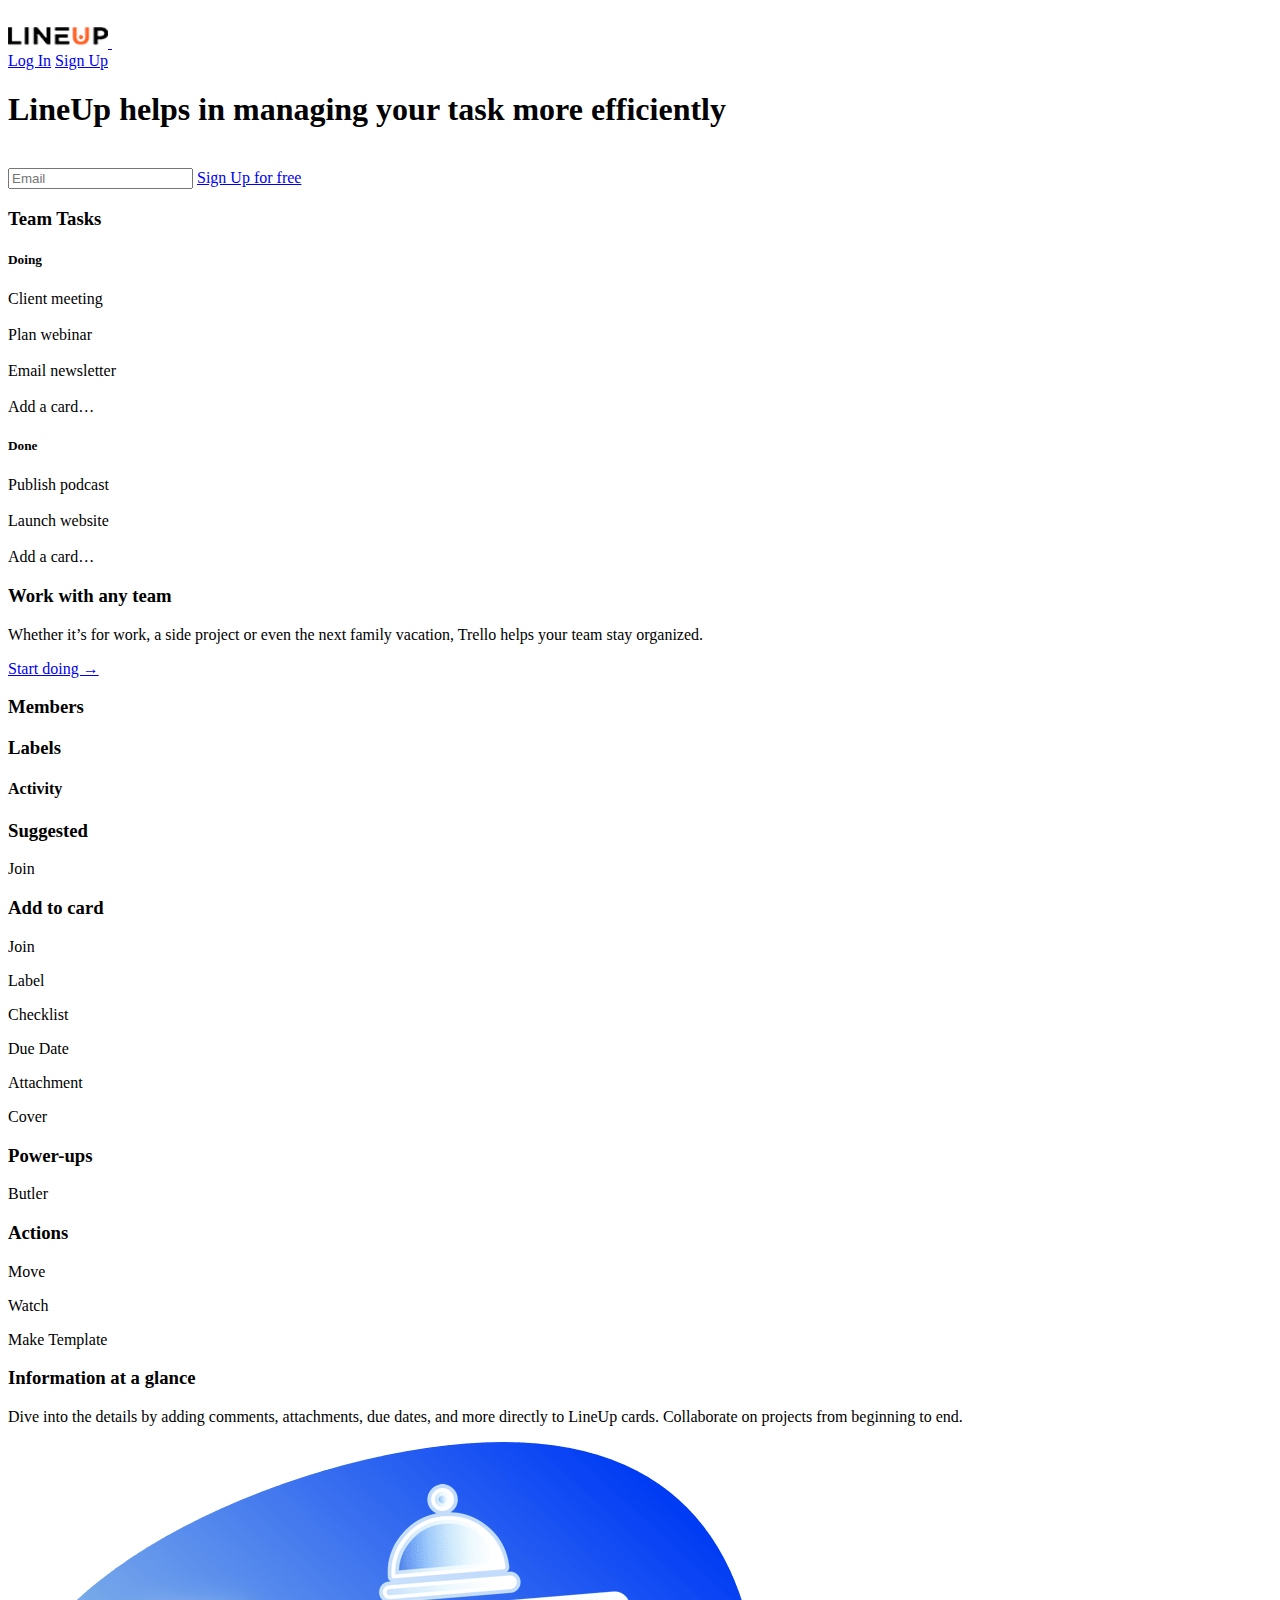
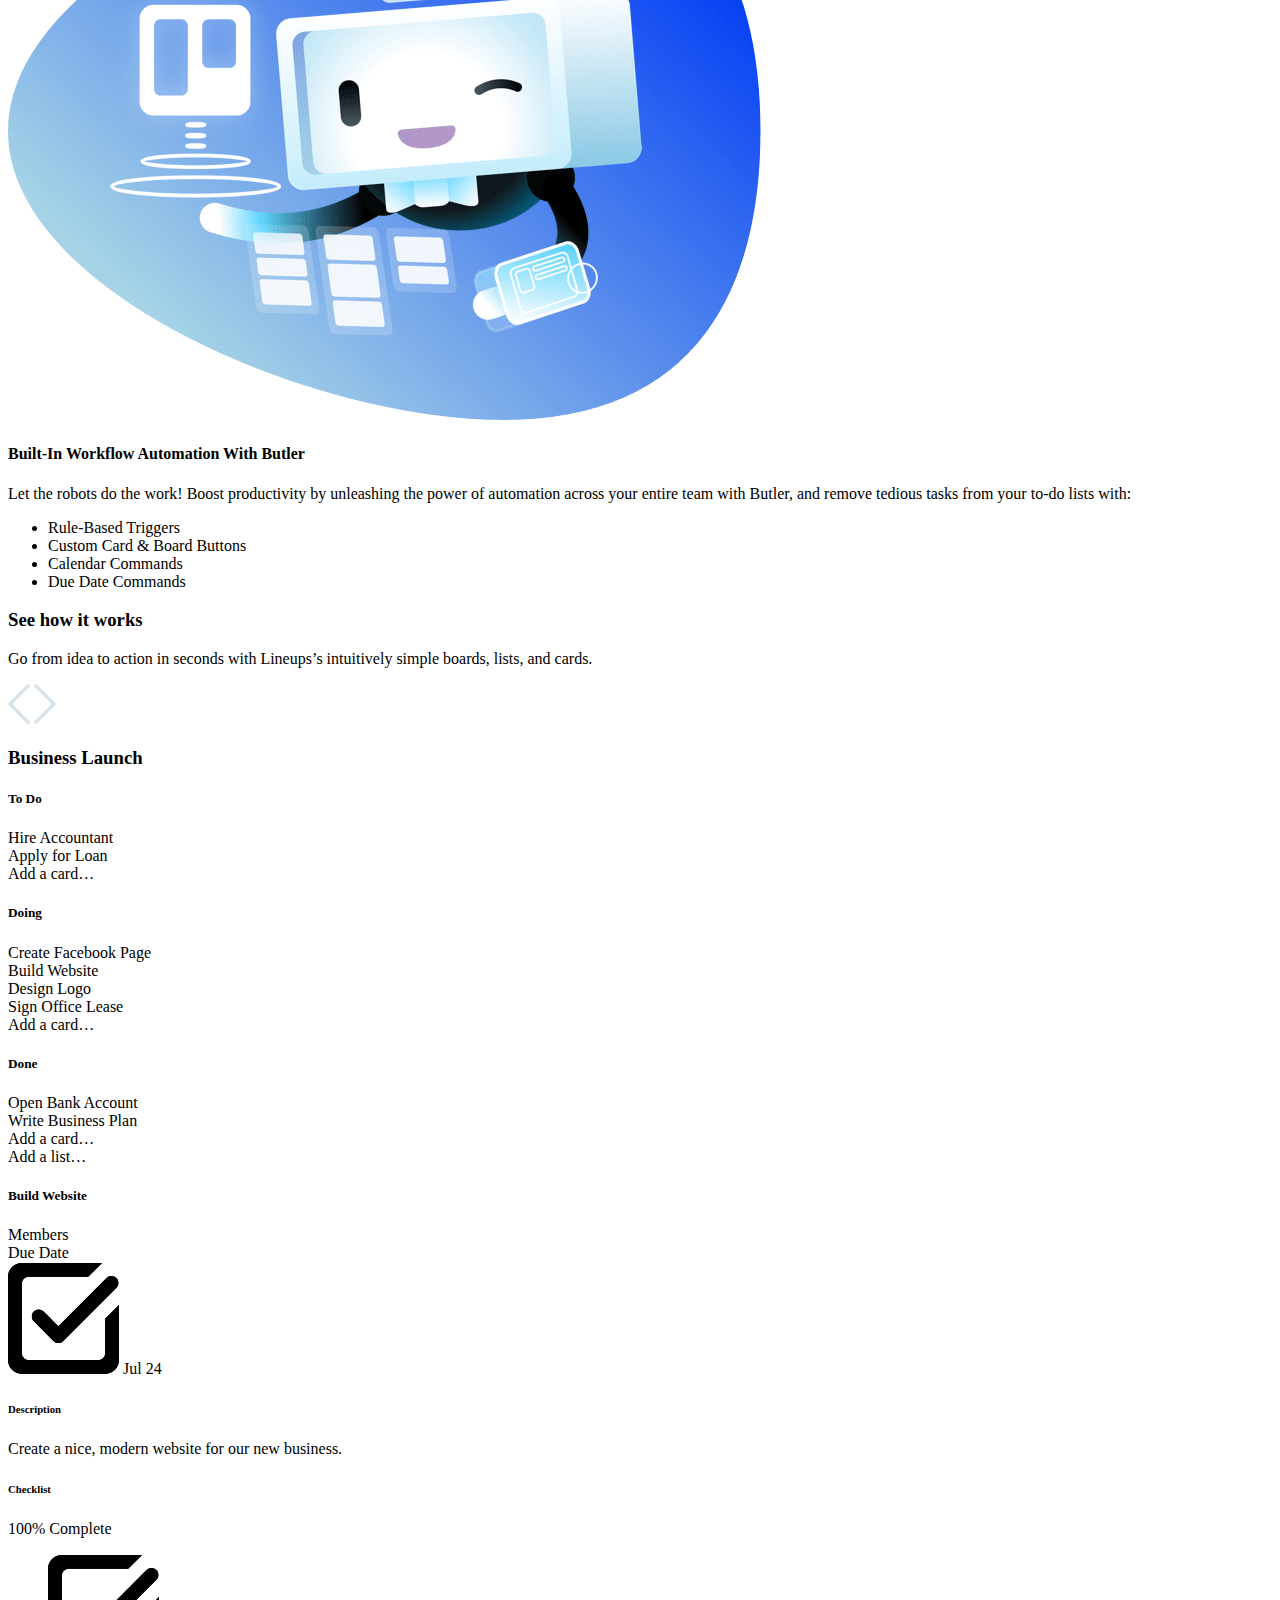
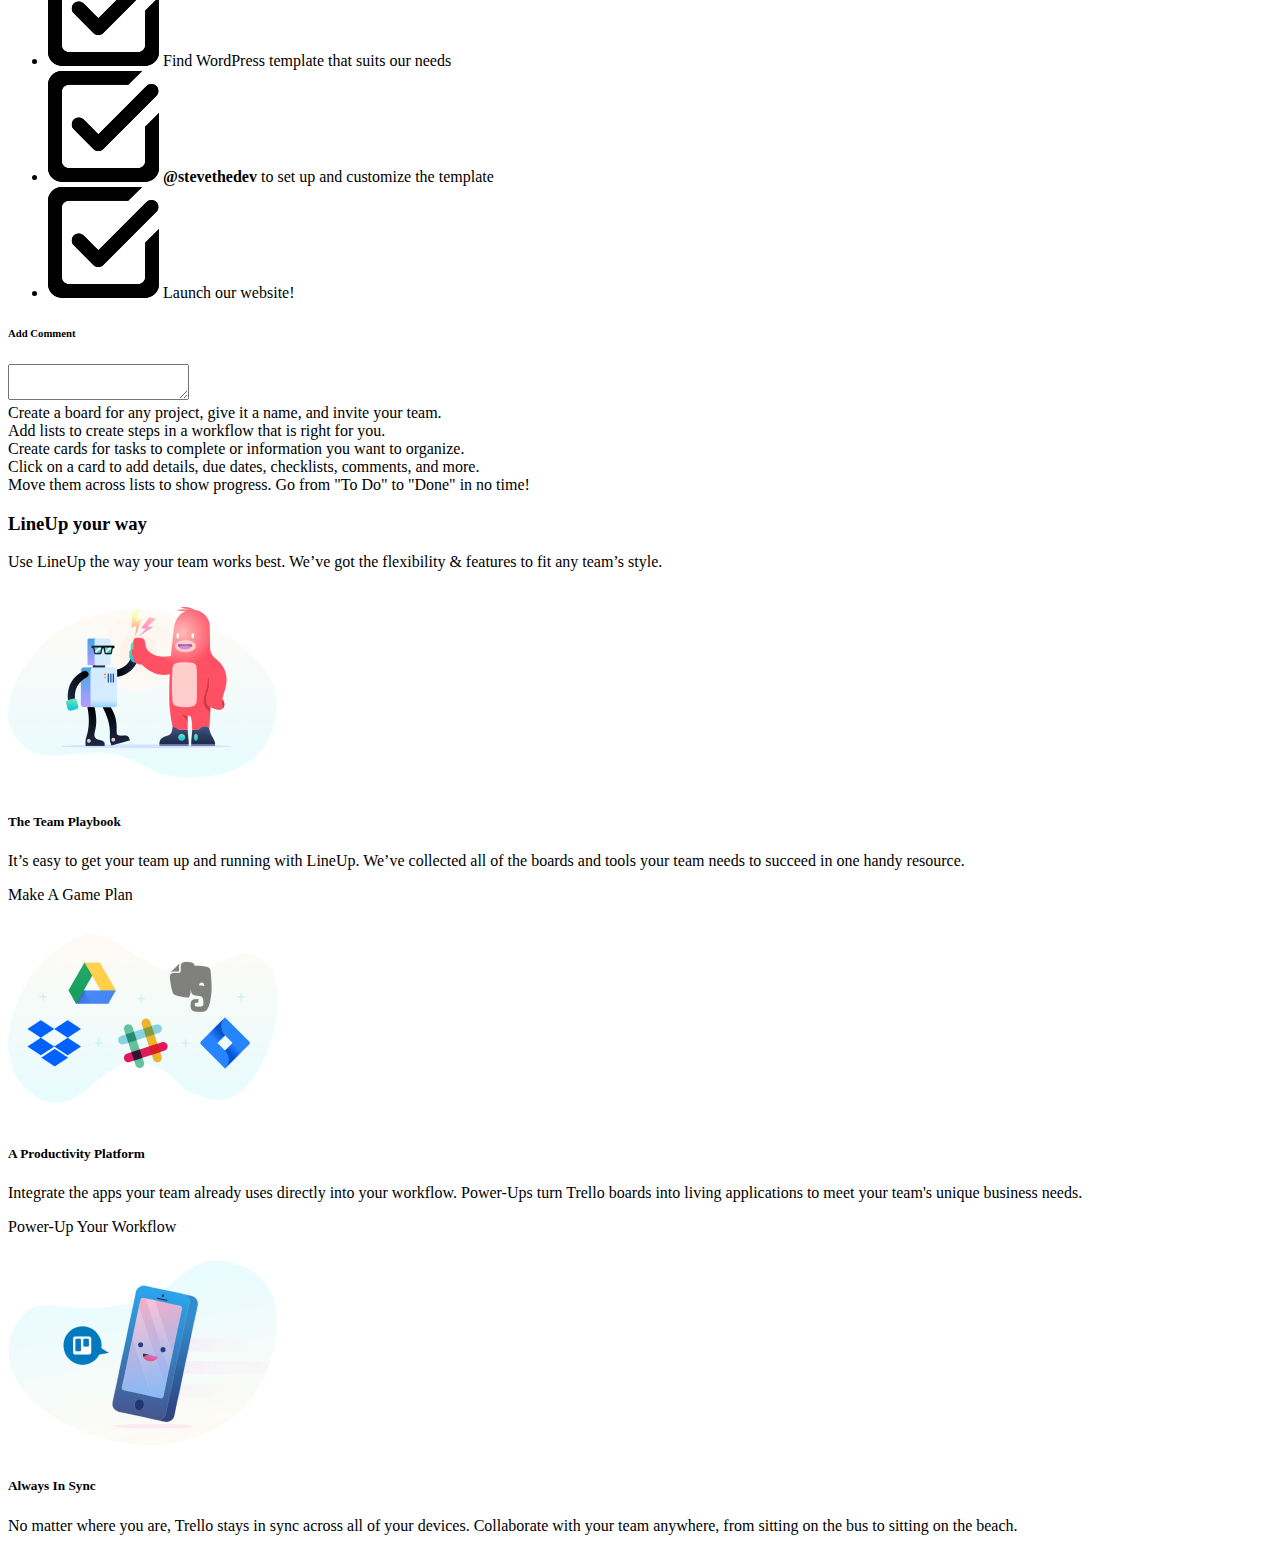
==== commit deb203cc: "Update index.html" ====
--- a/index.html
+++ b/index.html
@@ -4,9 +4,6 @@
   
   <title>LineUp By Aman Sharma</title>  
   <link href="style.css" rel="stylesheet" type="text/css">
-	<link rel="stylesheet" href="./css/style.css">
-	<link rel="stylesheet" href="./css/util.css">
-	<link rel="stylesheet" href="./css/main.css">
 </head>
 <body>
   <header class="fixed-top ">
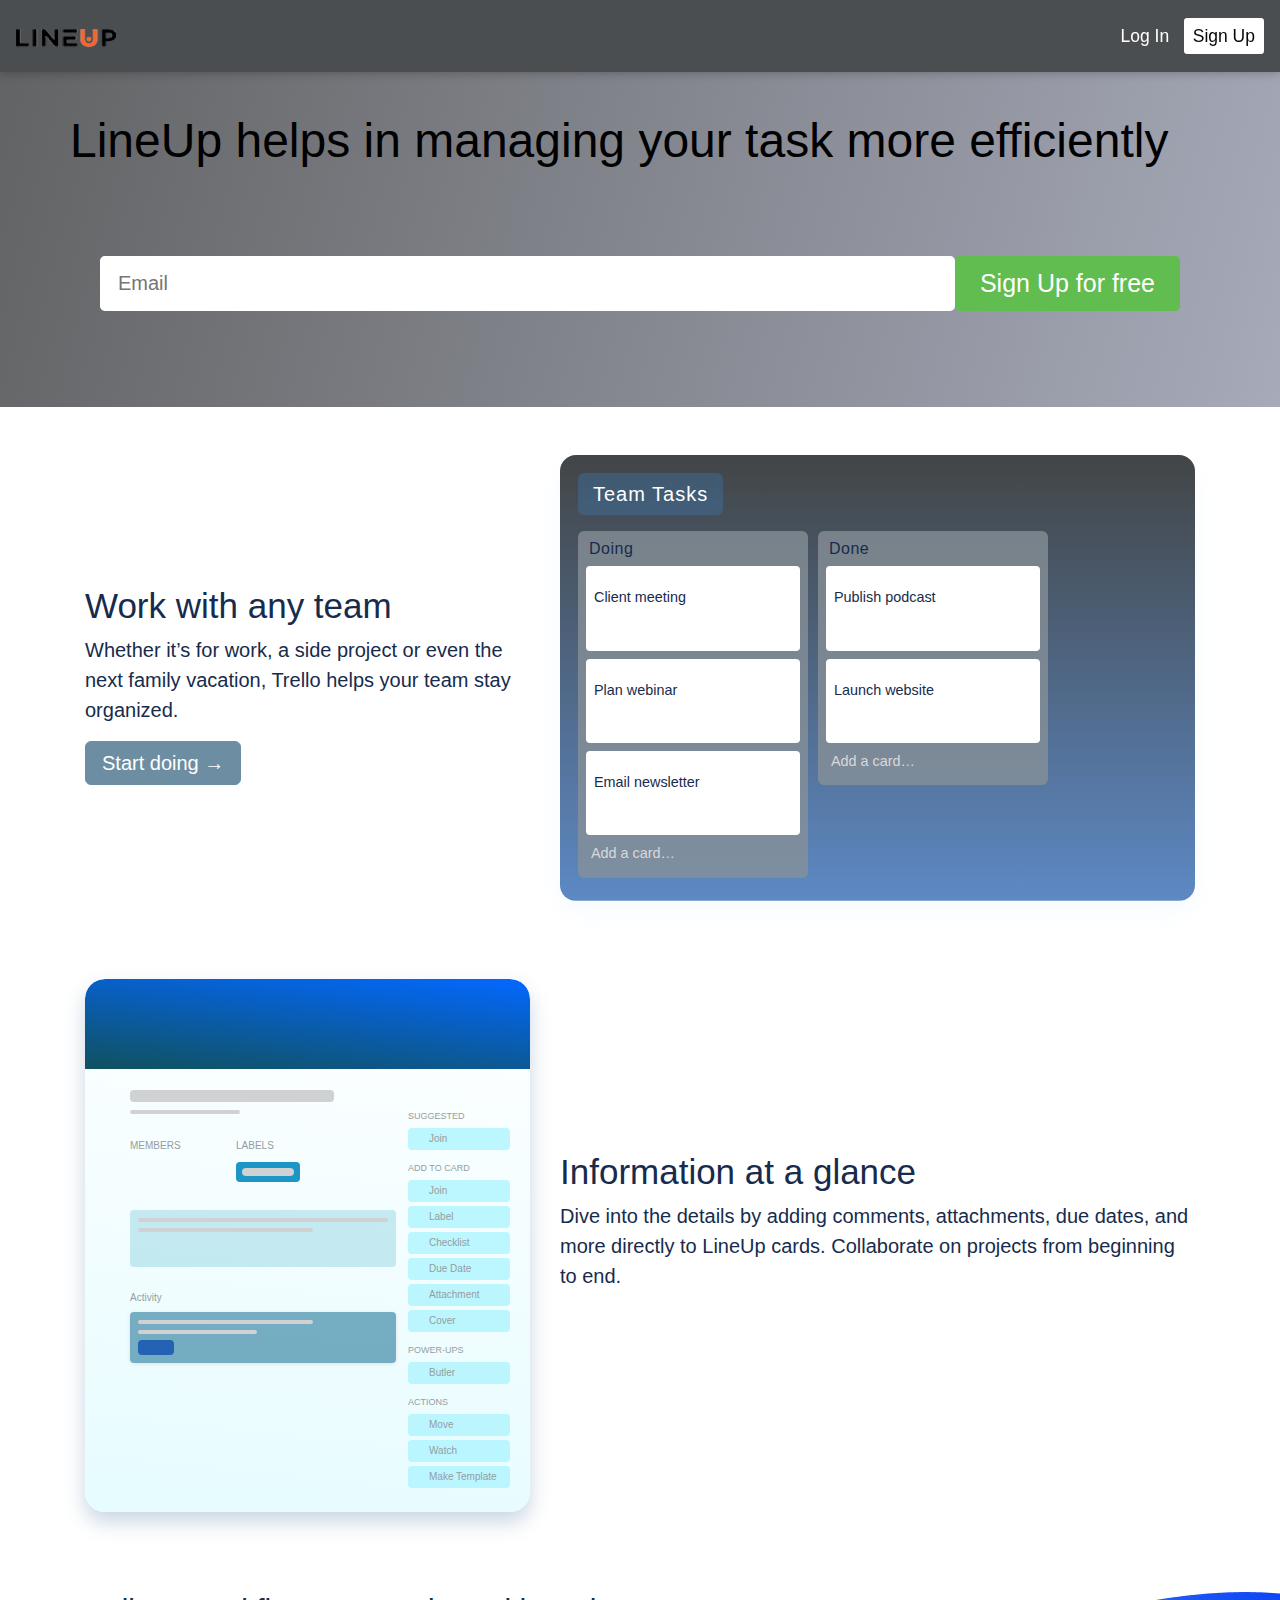
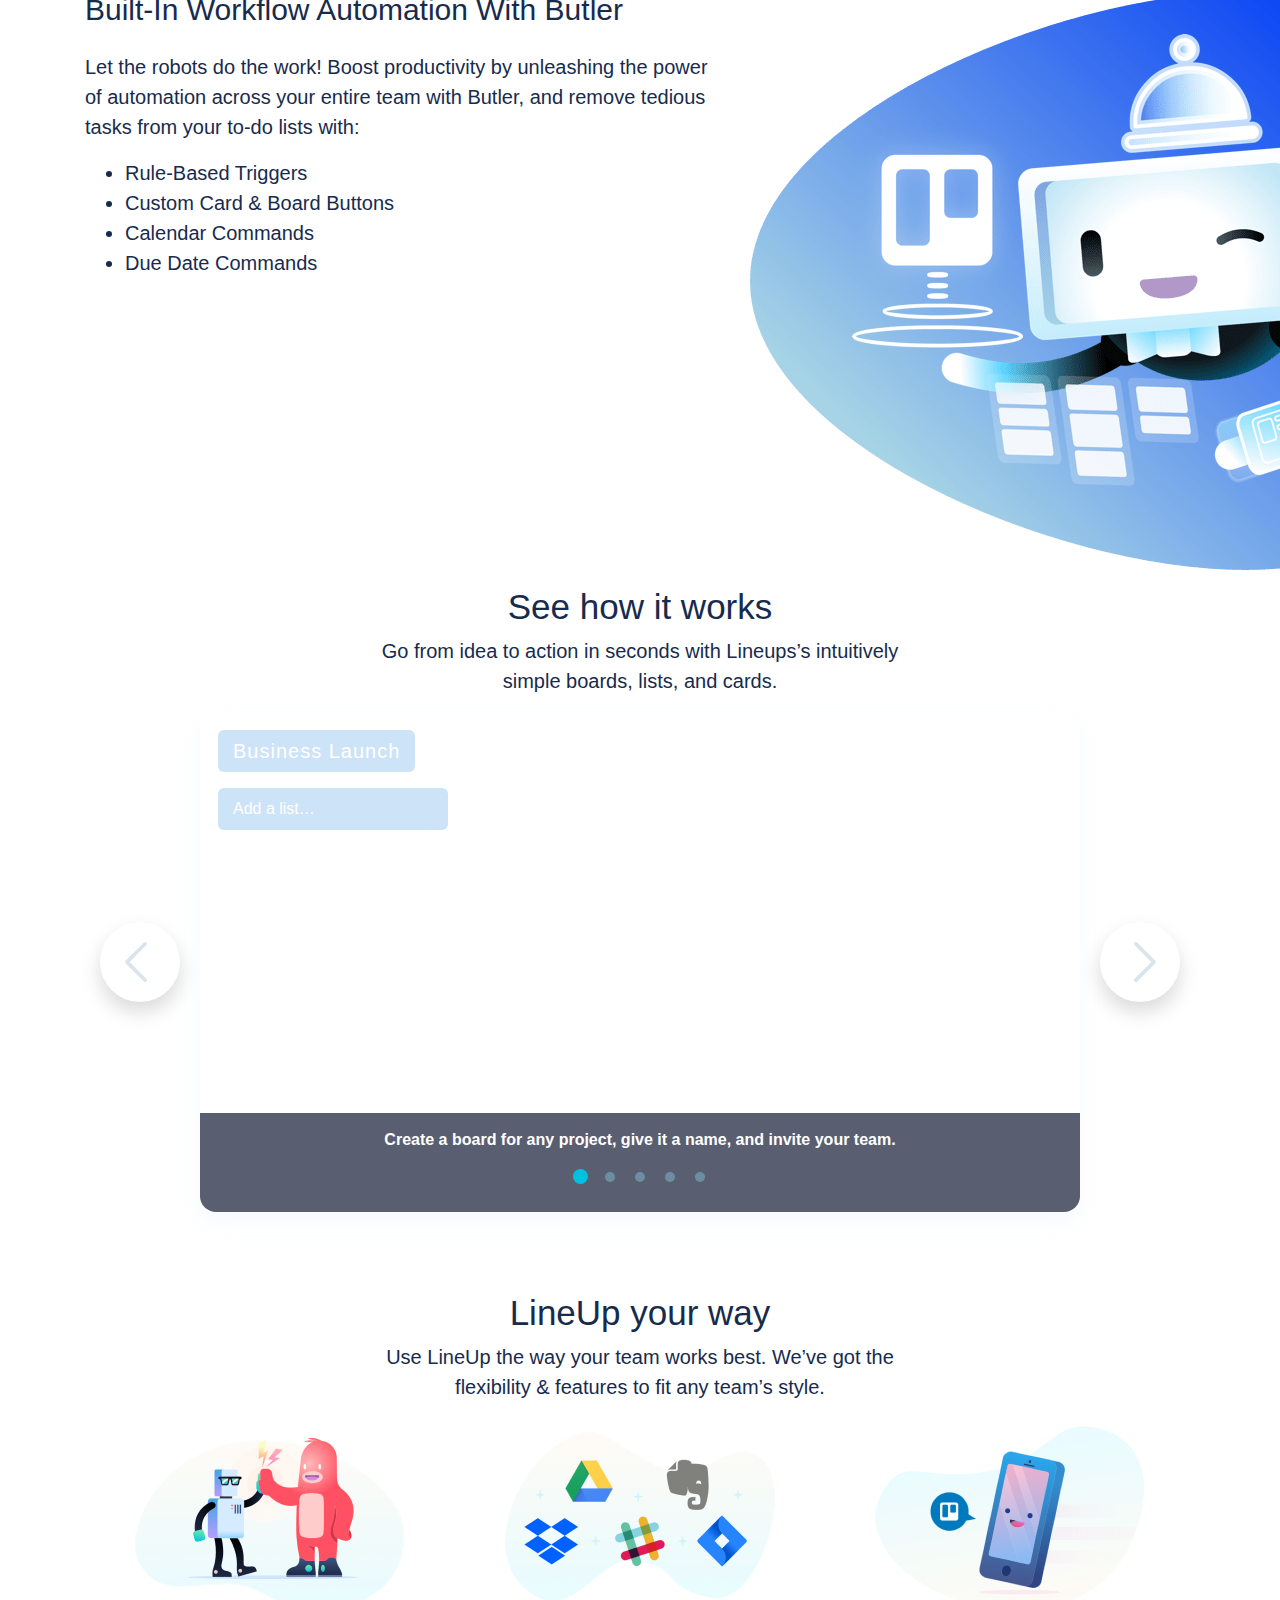
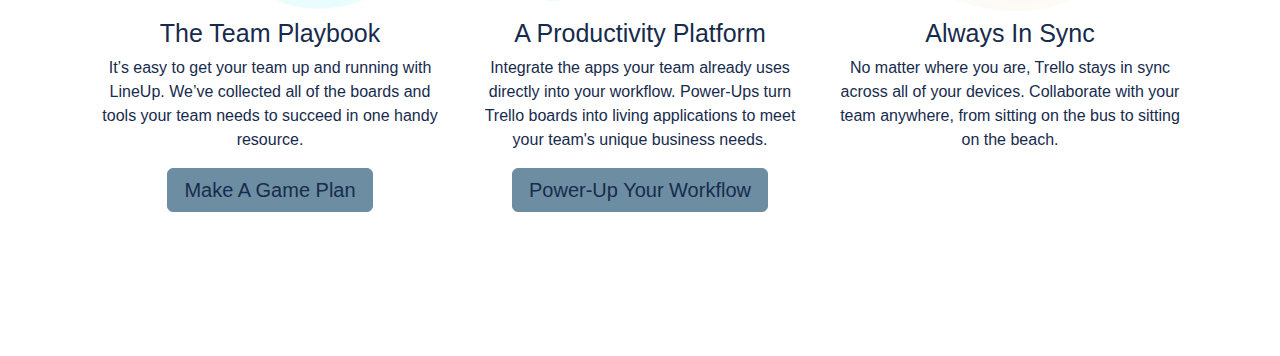
==== commit abf4d67e: "Update index.html" ====
--- a/index.html
+++ b/index.html
@@ -2,8 +2,8 @@
 <html class="scroll">
 <head>
   
-  <title>LineUp By Aman Sharma</title>  
-  <link href="style.css" rel="stylesheet" type="text/css">
+  <title>LineUp</title>  
+  <link href="Style.css" rel="stylesheet" type="text/css">
 </head>
 <body>
   <header class="fixed-top ">
--- a/Style.css
+++ b/Style.css
@@ -0,0 +1,9446 @@
+ 
+    .btn {
+      display: inline-block;
+      font-weight: 400;
+      text-align: center;
+      white-space: nowrap;
+      vertical-align: middle;
+      -webkit-user-select: none;
+      -moz-user-select: none;
+      -ms-user-select: none;
+      user-select: none;
+      border: 1px solid transparent;
+      padding: .375rem .75rem;
+      font-size: 1.25rem;
+      line-height: 1.5;
+      border-radius: 6px;
+      -webkit-transition: color .15s ease-in-out, background-color .15s ease-in-out, border-color .15s ease-in-out, box-shadow .15s ease-in-out;
+      transition: color .15s ease-in-out, background-color .15s ease-in-out, border-color .15s ease-in-out, box-shadow .15s ease-in-out
+    }
+
+    @media screen and (prefers-reduced-motion:reduce) {
+      .btn {
+        -webkit-transition: none;
+        transition: none
+      }
+    }
+
+    .btn:hover,
+    .btn:focus {
+      text-decoration: none
+    }
+
+    .btn:focus,
+    .btn.focus {
+      outline: 0;
+      box-shadow: 0 0 0 .2rem rgba(0, 121, 191, 0.25)
+    }
+
+    .btn.disabled,
+    .btn:disabled {
+      opacity: .65
+    }
+
+    .btn:not(:disabled):not(.disabled) {
+      cursor: pointer
+    }
+
+    a.btn.disabled,
+    fieldset:disabled a.btn {
+      pointer-events: none
+    }
+
+    .btn-primary {
+      color: #fff;
+      background-color: #0079BF;
+      border-color: #0079BF
+    }
+
+    .btn-primary:hover {
+      color: #fff;
+      background-color: #006199;
+      border-color: #00598c
+    }
+
+    .btn-primary:focus,
+    .btn-primary.focus {
+      box-shadow: 0 0 0 .2rem rgba(0, 121, 191, 0.5)
+    }
+
+    .btn-primary.disabled,
+    .btn-primary:disabled {
+      color: #fff;
+      background-color: #0079BF;
+      border-color: #0079BF
+    }
+
+    .btn-primary:not(:disabled):not(.disabled):active,
+    .btn-primary:not(:disabled):not(.disabled).active,
+    .show>.btn-primary.dropdown-toggle {
+      color: #fff;
+      background-color: #00598c;
+      border-color: #00517f
+    }
+
+    .btn-primary:not(:disabled):not(.disabled):active:focus,
+    .btn-primary:not(:disabled):not(.disabled).active:focus,
+    .show>.btn-primary.dropdown-toggle:focus {
+      box-shadow: 0 0 0 .2rem rgba(0, 121, 191, 0.5)
+    }
+
+    .btn-secondary {
+      color: #fff;
+      background-color: #6D8EA2;
+      border-color: #6D8EA2
+    }
+
+    .btn-secondary:hover {
+      color: #fff;
+      background-color: #5b7b8e;
+      border-color: #567486
+    }
+
+    .btn-secondary:focus,
+    .btn-secondary.focus {
+      box-shadow: 0 0 0 .2rem rgba(109, 142, 162, 0.5)
+    }
+
+    .btn-secondary.disabled,
+    .btn-secondary:disabled {
+      color: #fff;
+      background-color: #6D8EA2;
+      border-color: #6D8EA2
+    }
+
+    .btn-secondary:not(:disabled):not(.disabled):active,
+    .btn-secondary:not(:disabled):not(.disabled).active,
+    .show>.btn-secondary.dropdown-toggle {
+      color: #fff;
+      background-color: #567486;
+      border-color: #516d7f
+    }
+
+    .btn-secondary:not(:disabled):not(.disabled):active:focus,
+    .btn-secondary:not(:disabled):not(.disabled).active:focus,
+    .show>.btn-secondary.dropdown-toggle:focus {
+      box-shadow: 0 0 0 .2rem rgba(109, 142, 162, 0.5)
+    }
+
+    .btn-success {
+      color: #fff;
+      background-color: #61BD4F;
+      border-color: #61BD4F
+    }
+
+    .btn-success:hover {
+      color: #fff;
+      background-color: #50a73f;
+      border-color: #4b9e3b
+    }
+
+    .btn-success:focus,
+    .btn-success.focus {
+      box-shadow: 0 0 0 .2rem rgba(97, 189, 79, 0.5)
+    }
+
+    .btn-success.disabled,
+    .btn-success:disabled {
+      color: #fff;
+      background-color: #61BD4F;
+      border-color: #61BD4F
+    }
+
+    .btn-success:not(:disabled):not(.disabled):active,
+    .btn-success:not(:disabled):not(.disabled).active,
+    .show>.btn-success.dropdown-toggle {
+      color: #fff;
+      background-color: #4b9e3b;
+      border-color: #479538
+    }
+
+    .btn-success:not(:disabled):not(.disabled):active:focus,
+    .btn-success:not(:disabled):not(.disabled).active:focus,
+    .show>.btn-success.dropdown-toggle:focus {
+      box-shadow: 0 0 0 .2rem rgba(97, 189, 79, 0.5)
+    }
+
+    .btn-info {
+      color: #fff;
+      background-color: #00C2E0;
+      border-color: #00C2E0
+    }
+
+    .btn-info:hover {
+      color: #fff;
+      background-color: #00a1ba;
+      border-color: #0096ad
+    }
+
+    .btn-info:focus,
+    .btn-info.focus {
+      box-shadow: 0 0 0 .2rem rgba(0, 194, 224, 0.5)
+    }
+
+    .btn-info.disabled,
+    .btn-info:disabled {
+      color: #fff;
+      background-color: #00C2E0;
+      border-color: #00C2E0
+    }
+
+    .btn-info:not(:disabled):not(.disabled):active,
+    .btn-info:not(:disabled):not(.disabled).active,
+    .show>.btn-info.dropdown-toggle {
+      color: #fff;
+      background-color: #0096ad;
+      border-color: #008ba0
+    }
+
+    .btn-info:not(:disabled):not(.disabled):active:focus,
+    .btn-info:not(:disabled):not(.disabled).active:focus,
+    .show>.btn-info.dropdown-toggle:focus {
+      box-shadow: 0 0 0 .2rem rgba(0, 194, 224, 0.5)
+    }
+
+    .btn-warning {
+      color: #212529;
+      background-color: #ffc107;
+      border-color: #ffc107
+    }
+
+    .btn-warning:hover {
+      color: #212529;
+      background-color: #e0a800;
+      border-color: #d39e00
+    }
+
+    .btn-warning:focus,
+    .btn-warning.focus {
+      box-shadow: 0 0 0 .2rem rgba(255, 193, 7, 0.5)
+    }
+
+    .btn-warning.disabled,
+    .btn-warning:disabled {
+      color: #212529;
+      background-color: #ffc107;
+      border-color: #ffc107
+    }
+
+    .btn-warning:not(:disabled):not(.disabled):active,
+    .btn-warning:not(:disabled):not(.disabled).active,
+    .show>.btn-warning.dropdown-toggle {
+      color: #212529;
+      background-color: #d39e00;
+      border-color: #c69500
+    }
+
+    .btn-warning:not(:disabled):not(.disabled):active:focus,
+    .btn-warning:not(:disabled):not(.disabled).active:focus,
+    .show>.btn-warning.dropdown-toggle:focus {
+      box-shadow: 0 0 0 .2rem rgba(255, 193, 7, 0.5)
+    }
+
+    .btn-danger {
+      color: #fff;
+      background-color: #dc3545;
+      border-color: #dc3545
+    }
+
+    .btn-danger:hover {
+      color: #fff;
+      background-color: #c82333;
+      border-color: #bd2130
+    }
+
+    .btn-danger:focus,
+    .btn-danger.focus {
+      box-shadow: 0 0 0 .2rem rgba(220, 53, 69, 0.5)
+    }
+
+    .btn-danger.disabled,
+    .btn-danger:disabled {
+      color: #fff;
+      background-color: #dc3545;
+      border-color: #dc3545
+    }
+
+    .btn-danger:not(:disabled):not(.disabled):active,
+    .btn-danger:not(:disabled):not(.disabled).active,
+    .show>.btn-danger.dropdown-toggle {
+      color: #fff;
+      background-color: #bd2130;
+      border-color: #b21f2d
+    }
+
+    .btn-danger:not(:disabled):not(.disabled):active:focus,
+    .btn-danger:not(:disabled):not(.disabled).active:focus,
+    .show>.btn-danger.dropdown-toggle:focus {
+      box-shadow: 0 0 0 .2rem rgba(220, 53, 69, 0.5)
+    }
+
+    .btn-light {
+      color: #212529;
+      background-color: #EBECF0;
+      border-color: #EBECF0
+    }
+
+    .btn-light:hover {
+      color: #212529;
+      background-color: #d5d7e0;
+      border-color: #ced0da
+    }
+
+    .btn-light:focus,
+    .btn-light.focus {
+      box-shadow: 0 0 0 .2rem rgba(235, 236, 240, 0.5)
+    }
+
+    .btn-light.disabled,
+    .btn-light:disabled {
+      color: #212529;
+      background-color: #EBECF0;
+      border-color: #EBECF0
+    }
+
+    .btn-light:not(:disabled):not(.disabled):active,
+    .btn-light:not(:disabled):not(.disabled).active,
+    .show>.btn-light.dropdown-toggle {
+      color: #212529;
+      background-color: #ced0da;
+      border-color: #c7c9d5
+    }
+
+    .btn-light:not(:disabled):not(.disabled):active:focus,
+    .btn-light:not(:disabled):not(.disabled).active:focus,
+    .show>.btn-light.dropdown-toggle:focus {
+      box-shadow: 0 0 0 .2rem rgba(235, 236, 240, 0.5)
+    }
+
+    .btn-dark {
+      color: #fff;
+      background-color: #343a40;
+      border-color: #343a40
+    }
+
+    .btn-dark:hover {
+      color: #fff;
+      background-color: #23272b;
+      border-color: #1d2124
+    }
+
+    .btn-dark:focus,
+    .btn-dark.focus {
+      box-shadow: 0 0 0 .2rem rgba(52, 58, 64, 0.5)
+    }
+
+    .btn-dark.disabled,
+    .btn-dark:disabled {
+      color: #fff;
+      background-color: #343a40;
+      border-color: #343a40
+    }
+
+    .btn-dark:not(:disabled):not(.disabled):active,
+    .btn-dark:not(:disabled):not(.disabled).active,
+    .show>.btn-dark.dropdown-toggle {
+      color: #fff;
+      background-color: #1d2124;
+      border-color: #171a1d
+    }
+
+    .btn-dark:not(:disabled):not(.disabled):active:focus,
+    .btn-dark:not(:disabled):not(.disabled).active:focus,
+    .show>.btn-dark.dropdown-toggle:focus {
+      box-shadow: 0 0 0 .2rem rgba(52, 58, 64, 0.5)
+    }
+
+    .btn-outline-primary {
+      color: #0079BF;
+      background-color: transparent;
+      background-image: none;
+      border-color: #0079BF
+    }
+
+    .btn-outline-primary:hover {
+      color: #fff;
+      background-color: #0079BF;
+      border-color: #0079BF
+    }
+
+    .btn-outline-primary:focus,
+    .btn-outline-primary.focus {
+      box-shadow: 0 0 0 .2rem rgba(0, 121, 191, 0.5)
+    }
+
+    .btn-outline-primary.disabled,
+    .btn-outline-primary:disabled {
+      color: #0079BF;
+      background-color: transparent
+    }
+
+    .btn-outline-primary:not(:disabled):not(.disabled):active,
+    .btn-outline-primary:not(:disabled):not(.disabled).active,
+    .show>.btn-outline-primary.dropdown-toggle {
+      color: #fff;
+      background-color: #0079BF;
+      border-color: #0079BF
+    }
+
+    .btn-outline-primary:not(:disabled):not(.disabled):active:focus,
+    .btn-outline-primary:not(:disabled):not(.disabled).active:focus,
+    .show>.btn-outline-primary.dropdown-toggle:focus {
+      box-shadow: 0 0 0 .2rem rgba(0, 121, 191, 0.5)
+    }
+
+    .btn-outline-secondary {
+      color: #6D8EA2;
+      background-color: transparent;
+      background-image: none;
+      border-color: #6D8EA2
+    }
+
+    .btn-outline-secondary:hover {
+      color: #fff;
+      background-color: #6D8EA2;
+      border-color: #6D8EA2
+    }
+
+    .btn-outline-secondary:focus,
+    .btn-outline-secondary.focus {
+      box-shadow: 0 0 0 .2rem rgba(109, 142, 162, 0.5)
+    }
+
+    .btn-outline-secondary.disabled,
+    .btn-outline-secondary:disabled {
+      color: #6D8EA2;
+      background-color: transparent
+    }
+
+    .btn-outline-secondary:not(:disabled):not(.disabled):active,
+    .btn-outline-secondary:not(:disabled):not(.disabled).active,
+    .show>.btn-outline-secondary.dropdown-toggle {
+      color: #fff;
+      background-color: #6D8EA2;
+      border-color: #6D8EA2
+    }
+
+    .btn-outline-secondary:not(:disabled):not(.disabled):active:focus,
+    .btn-outline-secondary:not(:disabled):not(.disabled).active:focus,
+    .show>.btn-outline-secondary.dropdown-toggle:focus {
+      box-shadow: 0 0 0 .2rem rgba(109, 142, 162, 0.5)
+    }
+
+    .btn-outline-success {
+      color: #61BD4F;
+      background-color: transparent;
+      background-image: none;
+      border-color: #61BD4F
+    }
+
+    .btn-outline-success:hover {
+      color: #fff;
+      background-color: #61BD4F;
+      border-color: #61BD4F
+    }
+
+    .btn-outline-success:focus,
+    .btn-outline-success.focus {
+      box-shadow: 0 0 0 .2rem rgba(97, 189, 79, 0.5)
+    }
+
+    .btn-outline-success.disabled,
+    .btn-outline-success:disabled {
+      color: #61BD4F;
+      background-color: transparent
+    }
+
+    .btn-outline-success:not(:disabled):not(.disabled):active,
+    .btn-outline-success:not(:disabled):not(.disabled).active,
+    .show>.btn-outline-success.dropdown-toggle {
+      color: #fff;
+      background-color: #61BD4F;
+      border-color: #61BD4F
+    }
+
+    .btn-outline-success:not(:disabled):not(.disabled):active:focus,
+    .btn-outline-success:not(:disabled):not(.disabled).active:focus,
+    .show>.btn-outline-success.dropdown-toggle:focus {
+      box-shadow: 0 0 0 .2rem rgba(97, 189, 79, 0.5)
+    }
+
+    .btn-outline-info {
+      color: #00C2E0;
+      background-color: transparent;
+      background-image: none;
+      border-color: #00C2E0
+    }
+
+    .btn-outline-info:hover {
+      color: #fff;
+      background-color: #00C2E0;
+      border-color: #00C2E0
+    }
+
+    .btn-outline-info:focus,
+    .btn-outline-info.focus {
+      box-shadow: 0 0 0 .2rem rgba(0, 194, 224, 0.5)
+    }
+
+    .btn-outline-info.disabled,
+    .btn-outline-info:disabled {
+      color: #00C2E0;
+      background-color: transparent
+    }
+
+    .btn-outline-info:not(:disabled):not(.disabled):active,
+    .btn-outline-info:not(:disabled):not(.disabled).active,
+    .show>.btn-outline-info.dropdown-toggle {
+      color: #fff;
+      background-color: #00C2E0;
+      border-color: #00C2E0
+    }
+
+    .btn-outline-info:not(:disabled):not(.disabled):active:focus,
+    .btn-outline-info:not(:disabled):not(.disabled).active:focus,
+    .show>.btn-outline-info.dropdown-toggle:focus {
+      box-shadow: 0 0 0 .2rem rgba(0, 194, 224, 0.5)
+    }
+
+    .btn-outline-warning {
+      color: #ffc107;
+      background-color: transparent;
+      background-image: none;
+      border-color: #ffc107
+    }
+
+    .btn-outline-warning:hover {
+      color: #212529;
+      background-color: #ffc107;
+      border-color: #ffc107
+    }
+
+    .btn-outline-warning:focus,
+    .btn-outline-warning.focus {
+      box-shadow: 0 0 0 .2rem rgba(255, 193, 7, 0.5)
+    }
+
+    .btn-outline-warning.disabled,
+    .btn-outline-warning:disabled {
+      color: #ffc107;
+      background-color: transparent
+    }
+
+    .btn-outline-warning:not(:disabled):not(.disabled):active,
+    .btn-outline-warning:not(:disabled):not(.disabled).active,
+    .show>.btn-outline-warning.dropdown-toggle {
+      color: #212529;
+      background-color: #ffc107;
+      border-color: #ffc107
+    }
+
+    .btn-outline-warning:not(:disabled):not(.disabled):active:focus,
+    .btn-outline-warning:not(:disabled):not(.disabled).active:focus,
+    .show>.btn-outline-warning.dropdown-toggle:focus {
+      box-shadow: 0 0 0 .2rem rgba(255, 193, 7, 0.5)
+    }
+
+    .btn-outline-danger {
+      color: #dc3545;
+      background-color: transparent;
+      background-image: none;
+      border-color: #dc3545
+    }
+
+    .btn-outline-danger:hover {
+      color: #fff;
+      background-color: #dc3545;
+      border-color: #dc3545
+    }
+
+    .btn-outline-danger:focus,
+    .btn-outline-danger.focus {
+      box-shadow: 0 0 0 .2rem rgba(220, 53, 69, 0.5)
+    }
+
+    .btn-outline-danger.disabled,
+    .btn-outline-danger:disabled {
+      color: #dc3545;
+      background-color: transparent
+    }
+
+    .btn-outline-danger:not(:disabled):not(.disabled):active,
+    .btn-outline-danger:not(:disabled):not(.disabled).active,
+    .show>.btn-outline-danger.dropdown-toggle {
+      color: #fff;
+      background-color: #dc3545;
+      border-color: #dc3545
+    }
+
+    .btn-outline-danger:not(:disabled):not(.disabled):active:focus,
+    .btn-outline-danger:not(:disabled):not(.disabled).active:focus,
+    .show>.btn-outline-danger.dropdown-toggle:focus {
+      box-shadow: 0 0 0 .2rem rgba(220, 53, 69, 0.5)
+    }
+
+    .btn-outline-light {
+      color: #EBECF0;
+      background-color: transparent;
+      background-image: none;
+      border-color: #EBECF0
+    }
+
+    .btn-outline-light:hover {
+      color: #212529;
+      background-color: #EBECF0;
+      border-color: #EBECF0
+    }
+
+    .btn-outline-light:focus,
+    .btn-outline-light.focus {
+      box-shadow: 0 0 0 .2rem rgba(235, 236, 240, 0.5)
+    }
+
+    .btn-outline-light.disabled,
+    .btn-outline-light:disabled {
+      color: #EBECF0;
+      background-color: transparent
+    }
+
+    .btn-outline-light:not(:disabled):not(.disabled):active,
+    .btn-outline-light:not(:disabled):not(.disabled).active,
+    .show>.btn-outline-light.dropdown-toggle {
+      color: #212529;
+      background-color: #EBECF0;
+      border-color: #EBECF0
+    }
+
+    .btn-outline-light:not(:disabled):not(.disabled):active:focus,
+    .btn-outline-light:not(:disabled):not(.disabled).active:focus,
+    .show>.btn-outline-light.dropdown-toggle:focus {
+      box-shadow: 0 0 0 .2rem rgba(235, 236, 240, 0.5)
+    }
+
+    .btn-outline-dark {
+      color: #343a40;
+      background-color: transparent;
+      background-image: none;
+      border-color: #343a40
+    }
+
+    .btn-outline-dark:hover {
+      color: #fff;
+      background-color: #343a40;
+      border-color: #343a40
+    }
+
+    .btn-outline-dark:focus,
+    .btn-outline-dark.focus {
+      box-shadow: 0 0 0 .2rem rgba(52, 58, 64, 0.5)
+    }
+
+    .btn-outline-dark.disabled,
+    .btn-outline-dark:disabled {
+      color: #343a40;
+      background-color: transparent
+    }
+
+    .btn-outline-dark:not(:disabled):not(.disabled):active,
+    .btn-outline-dark:not(:disabled):not(.disabled).active,
+    .show>.btn-outline-dark.dropdown-toggle {
+      color: #fff;
+      background-color: #343a40;
+      border-color: #343a40
+    }
+
+    .btn-outline-dark:not(:disabled):not(.disabled):active:focus,
+    .btn-outline-dark:not(:disabled):not(.disabled).active:focus,
+    .show>.btn-outline-dark.dropdown-toggle:focus {
+      box-shadow: 0 0 0 .2rem rgba(52, 58, 64, 0.5)
+    }
+
+    .btn-link {
+      font-weight: 400;
+      color: #0079BF;
+      background-color: transparent
+    }
+
+    .btn-link:hover {
+      color: #004973;
+      text-decoration: underline;
+      background-color: transparent;
+      border-color: transparent
+    }
+
+    .btn-link:focus,
+    .btn-link.focus {
+      text-decoration: underline;
+      border-color: transparent;
+      box-shadow: none
+    }
+
+    .btn-link:disabled,
+    .btn-link.disabled {
+      color: #6D8EA2;
+      pointer-events: none
+    }
+
+    .btn-lg {
+      padding: .5rem 1rem;
+      font-size: 1.5625rem;
+      line-height: 1.5;
+      border-radius: .3rem
+    }
+
+    .btn-sm {
+      padding: .25rem .5rem;
+      font-size: 1.09375rem;
+      line-height: 1.5;
+      border-radius: .2rem
+    }
+
+    .btn-block {
+      display: block;
+      width: 100%
+    }
+
+    .btn-block+.btn-block {
+      margin-top: .5rem
+    }
+
+   
+    .form-inline {
+      display: -webkit-box;
+      display: -webkit-flex;
+      display: -ms-flexbox;
+      display: flex;
+      -webkit-box-orient: horizontal;
+      -webkit-box-direction: normal;
+      -webkit-flex-flow: row wrap;
+      -ms-flex-flow: row wrap;
+      flex-flow: row wrap;
+      -webkit-box-align: center;
+      -webkit-align-items: center;
+      -ms-flex-align: center;
+      align-items: center
+    }
+
+    .form-inline .form-check {
+      width: 100%
+    }
+
+    @media (min-width:576px) {
+      .form-inline label {
+        display: -webkit-box;
+        display: -webkit-flex;
+        display: -ms-flexbox;
+        display: flex;
+        -webkit-box-align: center;
+        -webkit-align-items: center;
+        -ms-flex-align: center;
+        align-items: center;
+        -webkit-box-pack: center;
+        -webkit-justify-content: center;
+        -ms-flex-pack: center;
+        justify-content: center;
+        margin-bottom: 0
+      }
+
+      .form-inline .form-group {
+        display: -webkit-box;
+        display: -webkit-flex;
+        display: -ms-flexbox;
+        display: flex;
+        -webkit-box-flex: 0;
+        -webkit-flex: 0 0 auto;
+        -ms-flex: 0 0 auto;
+        flex: 0 0 auto;
+        -webkit-box-orient: horizontal;
+        -webkit-box-direction: normal;
+        -webkit-flex-flow: row wrap;
+        -ms-flex-flow: row wrap;
+        flex-flow: row wrap;
+        -webkit-box-align: center;
+        -webkit-align-items: center;
+        -ms-flex-align: center;
+        align-items: center;
+        margin-bottom: 0
+      }
+
+      .form-inline .form-control {
+        display: inline-block;
+        width: auto;
+        vertical-align: middle
+      }
+
+      .form-inline .form-control-plaintext {
+        display: inline-block
+      }
+
+      .form-inline .input-group,
+      .form-inline .custom-select {
+        width: auto
+      }
+
+      .form-inline .form-check {
+        display: -webkit-box;
+        display: -webkit-flex;
+        display: -ms-flexbox;
+        display: flex;
+        -webkit-box-align: center;
+        -webkit-align-items: center;
+        -ms-flex-align: center;
+        align-items: center;
+        -webkit-box-pack: center;
+        -webkit-justify-content: center;
+        -ms-flex-pack: center;
+        justify-content: center;
+        width: auto;
+        padding-left: 0
+      }
+
+      .form-inline .form-check-input {
+        position: relative;
+        margin-top: 0;
+        margin-right: .25rem;
+        margin-left: 0
+      }
+
+      .form-inline .custom-control {
+        -webkit-box-align: center;
+        -webkit-align-items: center;
+        -ms-flex-align: center;
+        align-items: center;
+        -webkit-box-pack: center;
+        -webkit-justify-content: center;
+        -ms-flex-pack: center;
+        justify-content: center
+      }
+
+      .form-inline .custom-control-label {
+        margin-bottom: 0
+      }
+    }
+
+    .container {
+      width: 100%;
+      padding-right: 15px;
+      padding-left: 15px;
+      margin-right: auto;
+      margin-left: auto
+    }
+
+    @media (min-width:576px) {
+      .container {
+        max-width: 540px
+      }
+    }
+
+    @media (min-width:768px) {
+      .container {
+        max-width: 720px
+      }
+    }
+
+    @media (min-width:992px) {
+      .container {
+        max-width: 960px
+      }
+    }
+
+    @media (min-width:1200px) {
+      .container {
+        max-width: 1140px
+      }
+    }
+
+    .container-fluid {
+      width: 100%;
+      padding-right: 15px;
+      padding-left: 15px;
+      margin-right: auto;
+      margin-left: auto
+    }
+
+    .row {
+      display: -webkit-box;
+      display: -webkit-flex;
+      display: -ms-flexbox;
+      display: flex;
+      -webkit-flex-wrap: wrap;
+      -ms-flex-wrap: wrap;
+      flex-wrap: wrap;
+      margin-right: -15px;
+      margin-left: -15px
+    }
+
+    .no-gutters {
+      margin-right: 0;
+      margin-left: 0
+    }
+
+    .no-gutters>.col,
+    .no-gutters>[class*="col-"] {
+      padding-right: 0;
+      padding-left: 0
+    }
+
+    .grid-column,
+    .col-1,
+    .col-2,
+    .col-3,
+    .col-4,
+    .col-5,
+    .col-6,
+    .col-7,
+    .col-8,
+    .col-9,
+    .col-10,
+    .col-11,
+    .col-12,
+    .col,
+    .col-auto,
+    .col-sm-1,
+    .col-sm-2,
+    .col-sm-3,
+    .col-sm-4,
+    .col-sm-5,
+    .col-sm-6,
+    .col-sm-7,
+    .col-sm-8,
+    .col-sm-9,
+    .col-sm-10,
+    .col-sm-11,
+    .col-sm-12,
+    .col-sm,
+    .col-sm-auto,
+    .col-md-1,
+    .col-md-2,
+    .col-md-3,
+    .col-md-4,
+    .col-md-5,
+    .col-md-6,
+    .col-md-7,
+    .col-md-8,
+    .col-md-9,
+    .col-md-10,
+    .col-md-11,
+    .col-md-12,
+    .col-md,
+    .col-md-auto,
+    .col-lg-1,
+    .col-lg-2,
+    .col-lg-3,
+    .col-lg-4,
+    .col-lg-5,
+    .col-lg-6,
+    .col-lg-7,
+    .col-lg-8,
+    .col-lg-9,
+    .col-lg-10,
+    .col-lg-11,
+    .col-lg-12,
+    .col-lg,
+    .col-lg-auto,
+    .col-xl-1,
+    .col-xl-2,
+    .col-xl-3,
+    .col-xl-4,
+    .col-xl-5,
+    .col-xl-6,
+    .col-xl-7,
+    .col-xl-8,
+    .col-xl-9,
+    .col-xl-10,
+    .col-xl-11,
+    .col-xl-12,
+    .col-xl,
+    .col-xl-auto {
+      position: relative;
+      width: 100%;
+      min-height: 1px;
+      padding-right: 15px;
+      padding-left: 15px
+    }
+
+    .col {
+      -webkit-flex-basis: 0;
+      -ms-flex-preferred-size: 0;
+      flex-basis: 0;
+      -webkit-box-flex: 1;
+      -webkit-flex-grow: 1;
+      -ms-flex-positive: 1;
+      flex-grow: 1;
+      max-width: 100%
+    }
+
+    .col-auto {
+      -webkit-box-flex: 0;
+      -webkit-flex: 0 0 auto;
+      -ms-flex: 0 0 auto;
+      flex: 0 0 auto;
+      width: auto;
+      max-width: none
+    }
+
+    .col-1 {
+      -webkit-box-flex: 0;
+      -webkit-flex: 0 0 8.33333333%;
+      -ms-flex: 0 0 8.33333333%;
+      flex: 0 0 8.33333333%;
+      max-width: 8.33333333%
+    }
+
+    .col-2 {
+      -webkit-box-flex: 0;
+      -webkit-flex: 0 0 16.66666667%;
+      -ms-flex: 0 0 16.66666667%;
+      flex: 0 0 16.66666667%;
+      max-width: 16.66666667%
+    }
+
+    .col-3 {
+      -webkit-box-flex: 0;
+      -webkit-flex: 0 0 25%;
+      -ms-flex: 0 0 25%;
+      flex: 0 0 25%;
+      max-width: 25%
+    }
+
+    .col-4 {
+      -webkit-box-flex: 0;
+      -webkit-flex: 0 0 33.33333333%;
+      -ms-flex: 0 0 33.33333333%;
+      flex: 0 0 33.33333333%;
+      max-width: 33.33333333%
+    }
+
+    .col-5 {
+      -webkit-box-flex: 0;
+      -webkit-flex: 0 0 41.66666667%;
+      -ms-flex: 0 0 41.66666667%;
+      flex: 0 0 41.66666667%;
+      max-width: 41.66666667%
+    }
+
+    .col-6 {
+      -webkit-box-flex: 0;
+      -webkit-flex: 0 0 50%;
+      -ms-flex: 0 0 50%;
+      flex: 0 0 50%;
+      max-width: 50%
+    }
+
+    .col-7 {
+      -webkit-box-flex: 0;
+      -webkit-flex: 0 0 58.33333333%;
+      -ms-flex: 0 0 58.33333333%;
+      flex: 0 0 58.33333333%;
+      max-width: 58.33333333%
+    }
+
+    .col-8 {
+      -webkit-box-flex: 0;
+      -webkit-flex: 0 0 66.66666667%;
+      -ms-flex: 0 0 66.66666667%;
+      flex: 0 0 66.66666667%;
+      max-width: 66.66666667%
+    }
+
+    .col-9 {
+      -webkit-box-flex: 0;
+      -webkit-flex: 0 0 75%;
+      -ms-flex: 0 0 75%;
+      flex: 0 0 75%;
+      max-width: 75%
+    }
+
+    .col-10 {
+      -webkit-box-flex: 0;
+      -webkit-flex: 0 0 83.33333333%;
+      -ms-flex: 0 0 83.33333333%;
+      flex: 0 0 83.33333333%;
+      max-width: 83.33333333%
+    }
+
+    .col-11 {
+      -webkit-box-flex: 0;
+      -webkit-flex: 0 0 91.66666667%;
+      -ms-flex: 0 0 91.66666667%;
+      flex: 0 0 91.66666667%;
+      max-width: 91.66666667%
+    }
+
+    .col-12 {
+      -webkit-box-flex: 0;
+      -webkit-flex: 0 0 100%;
+      -ms-flex: 0 0 100%;
+      flex: 0 0 100%;
+      max-width: 100%
+    }
+
+    .order-first {
+      -webkit-box-ordinal-group: 0;
+      -webkit-order: -1;
+      -ms-flex-order: -1;
+      order: -1
+    }
+
+    .order-last {
+      -webkit-box-ordinal-group: 14;
+      -webkit-order: 13;
+      -ms-flex-order: 13;
+      order: 13
+    }
+
+    .order-0 {
+      -webkit-box-ordinal-group: 1;
+      -webkit-order: 0;
+      -ms-flex-order: 0;
+      order: 0
+    }
+
+    .order-1 {
+      -webkit-box-ordinal-group: 2;
+      -webkit-order: 1;
+      -ms-flex-order: 1;
+      order: 1
+    }
+
+    .order-2 {
+      -webkit-box-ordinal-group: 3;
+      -webkit-order: 2;
+      -ms-flex-order: 2;
+      order: 2
+    }
+
+    .order-3 {
+      -webkit-box-ordinal-group: 4;
+      -webkit-order: 3;
+      -ms-flex-order: 3;
+      order: 3
+    }
+
+    .order-4 {
+      -webkit-box-ordinal-group: 5;
+      -webkit-order: 4;
+      -ms-flex-order: 4;
+      order: 4
+    }
+
+    .order-5 {
+      -webkit-box-ordinal-group: 6;
+      -webkit-order: 5;
+      -ms-flex-order: 5;
+      order: 5
+    }
+
+    .order-6 {
+      -webkit-box-ordinal-group: 7;
+      -webkit-order: 6;
+      -ms-flex-order: 6;
+      order: 6
+    }
+
+    .order-7 {
+      -webkit-box-ordinal-group: 8;
+      -webkit-order: 7;
+      -ms-flex-order: 7;
+      order: 7
+    }
+
+    .order-8 {
+      -webkit-box-ordinal-group: 9;
+      -webkit-order: 8;
+      -ms-flex-order: 8;
+      order: 8
+    }
+
+    .order-9 {
+      -webkit-box-ordinal-group: 10;
+      -webkit-order: 9;
+      -ms-flex-order: 9;
+      order: 9
+    }
+
+    .order-10 {
+      -webkit-box-ordinal-group: 11;
+      -webkit-order: 10;
+      -ms-flex-order: 10;
+      order: 10
+    }
+
+    .order-11 {
+      -webkit-box-ordinal-group: 12;
+      -webkit-order: 11;
+      -ms-flex-order: 11;
+      order: 11
+    }
+
+    .order-12 {
+      -webkit-box-ordinal-group: 13;
+      -webkit-order: 12;
+      -ms-flex-order: 12;
+      order: 12
+    }
+
+    .offset-1 {
+      margin-left: 8.33333333%
+    }
+
+    .offset-2 {
+      margin-left: 16.66666667%
+    }
+
+    .offset-3 {
+      margin-left: 25%
+    }
+
+    .offset-4 {
+      margin-left: 33.33333333%
+    }
+
+    .offset-5 {
+      margin-left: 41.66666667%
+    }
+
+    .offset-6 {
+      margin-left: 50%
+    }
+
+    .offset-7 {
+      margin-left: 58.33333333%
+    }
+
+    .offset-8 {
+      margin-left: 66.66666667%
+    }
+
+    .offset-9 {
+      margin-left: 75%
+    }
+
+    .offset-10 {
+      margin-left: 83.33333333%
+    }
+
+    .offset-11 {
+      margin-left: 91.66666667%
+    }
+
+    @media (min-width:576px) {
+      .col-sm {
+        -webkit-flex-basis: 0;
+        -ms-flex-preferred-size: 0;
+        flex-basis: 0;
+        -webkit-box-flex: 1;
+        -webkit-flex-grow: 1;
+        -ms-flex-positive: 1;
+        flex-grow: 1;
+        max-width: 100%
+      }
+
+      .col-sm-auto {
+        -webkit-box-flex: 0;
+        -webkit-flex: 0 0 auto;
+        -ms-flex: 0 0 auto;
+        flex: 0 0 auto;
+        width: auto;
+        max-width: none
+      }
+
+      .col-sm-1 {
+        -webkit-box-flex: 0;
+        -webkit-flex: 0 0 8.33333333%;
+        -ms-flex: 0 0 8.33333333%;
+        flex: 0 0 8.33333333%;
+        max-width: 8.33333333%
+      }
+
+      .col-sm-2 {
+        -webkit-box-flex: 0;
+        -webkit-flex: 0 0 16.66666667%;
+        -ms-flex: 0 0 16.66666667%;
+        flex: 0 0 16.66666667%;
+        max-width: 16.66666667%
+      }
+
+      .col-sm-3 {
+        -webkit-box-flex: 0;
+        -webkit-flex: 0 0 25%;
+        -ms-flex: 0 0 25%;
+        flex: 0 0 25%;
+        max-width: 25%
+      }
+
+      .col-sm-4 {
+        -webkit-box-flex: 0;
+        -webkit-flex: 0 0 33.33333333%;
+        -ms-flex: 0 0 33.33333333%;
+        flex: 0 0 33.33333333%;
+        max-width: 33.33333333%
+      }
+
+      .col-sm-5 {
+        -webkit-box-flex: 0;
+        -webkit-flex: 0 0 41.66666667%;
+        -ms-flex: 0 0 41.66666667%;
+        flex: 0 0 41.66666667%;
+        max-width: 41.66666667%
+      }
+
+      .col-sm-6 {
+        -webkit-box-flex: 0;
+        -webkit-flex: 0 0 50%;
+        -ms-flex: 0 0 50%;
+        flex: 0 0 50%;
+        max-width: 50%
+      }
+
+      .col-sm-7 {
+        -webkit-box-flex: 0;
+        -webkit-flex: 0 0 58.33333333%;
+        -ms-flex: 0 0 58.33333333%;
+        flex: 0 0 58.33333333%;
+        max-width: 58.33333333%
+      }
+
+      .col-sm-8 {
+        -webkit-box-flex: 0;
+        -webkit-flex: 0 0 66.66666667%;
+        -ms-flex: 0 0 66.66666667%;
+        flex: 0 0 66.66666667%;
+        max-width: 66.66666667%
+      }
+
+      .col-sm-9 {
+        -webkit-box-flex: 0;
+        -webkit-flex: 0 0 75%;
+        -ms-flex: 0 0 75%;
+        flex: 0 0 75%;
+        max-width: 75%
+      }
+
+      .col-sm-10 {
+        -webkit-box-flex: 0;
+        -webkit-flex: 0 0 83.33333333%;
+        -ms-flex: 0 0 83.33333333%;
+        flex: 0 0 83.33333333%;
+        max-width: 83.33333333%
+      }
+
+      .col-sm-11 {
+        -webkit-box-flex: 0;
+        -webkit-flex: 0 0 91.66666667%;
+        -ms-flex: 0 0 91.66666667%;
+        flex: 0 0 91.66666667%;
+        max-width: 91.66666667%
+      }
+
+      .col-sm-12 {
+        -webkit-box-flex: 0;
+        -webkit-flex: 0 0 100%;
+        -ms-flex: 0 0 100%;
+        flex: 0 0 100%;
+        max-width: 100%
+      }
+
+      .order-sm-first {
+        -webkit-box-ordinal-group: 0;
+        -webkit-order: -1;
+        -ms-flex-order: -1;
+        order: -1
+      }
+
+      .order-sm-last {
+        -webkit-box-ordinal-group: 14;
+        -webkit-order: 13;
+        -ms-flex-order: 13;
+        order: 13
+      }
+
+      .order-sm-0 {
+        -webkit-box-ordinal-group: 1;
+        -webkit-order: 0;
+        -ms-flex-order: 0;
+        order: 0
+      }
+
+      .order-sm-1 {
+        -webkit-box-ordinal-group: 2;
+        -webkit-order: 1;
+        -ms-flex-order: 1;
+        order: 1
+      }
+
+      .order-sm-2 {
+        -webkit-box-ordinal-group: 3;
+        -webkit-order: 2;
+        -ms-flex-order: 2;
+        order: 2
+      }
+
+      .order-sm-3 {
+        -webkit-box-ordinal-group: 4;
+        -webkit-order: 3;
+        -ms-flex-order: 3;
+        order: 3
+      }
+
+      .order-sm-4 {
+        -webkit-box-ordinal-group: 5;
+        -webkit-order: 4;
+        -ms-flex-order: 4;
+        order: 4
+      }
+
+      .order-sm-5 {
+        -webkit-box-ordinal-group: 6;
+        -webkit-order: 5;
+        -ms-flex-order: 5;
+        order: 5
+      }
+
+      .order-sm-6 {
+        -webkit-box-ordinal-group: 7;
+        -webkit-order: 6;
+        -ms-flex-order: 6;
+        order: 6
+      }
+
+      .order-sm-7 {
+        -webkit-box-ordinal-group: 8;
+        -webkit-order: 7;
+        -ms-flex-order: 7;
+        order: 7
+      }
+
+      .order-sm-8 {
+        -webkit-box-ordinal-group: 9;
+        -webkit-order: 8;
+        -ms-flex-order: 8;
+        order: 8
+      }
+
+      .order-sm-9 {
+        -webkit-box-ordinal-group: 10;
+        -webkit-order: 9;
+        -ms-flex-order: 9;
+        order: 9
+      }
+
+      .order-sm-10 {
+        -webkit-box-ordinal-group: 11;
+        -webkit-order: 10;
+        -ms-flex-order: 10;
+        order: 10
+      }
+
+      .order-sm-11 {
+        -webkit-box-ordinal-group: 12;
+        -webkit-order: 11;
+        -ms-flex-order: 11;
+        order: 11
+      }
+
+      .order-sm-12 {
+        -webkit-box-ordinal-group: 13;
+        -webkit-order: 12;
+        -ms-flex-order: 12;
+        order: 12
+      }
+
+      .offset-sm-0 {
+        margin-left: 0
+      }
+
+      .offset-sm-1 {
+        margin-left: 8.33333333%
+      }
+
+      .offset-sm-2 {
+        margin-left: 16.66666667%
+      }
+
+      .offset-sm-3 {
+        margin-left: 25%
+      }
+
+      .offset-sm-4 {
+        margin-left: 33.33333333%
+      }
+
+      .offset-sm-5 {
+        margin-left: 41.66666667%
+      }
+
+      .offset-sm-6 {
+        margin-left: 50%
+      }
+
+      .offset-sm-7 {
+        margin-left: 58.33333333%
+      }
+
+      .offset-sm-8 {
+        margin-left: 66.66666667%
+      }
+
+      .offset-sm-9 {
+        margin-left: 75%
+      }
+
+      .offset-sm-10 {
+        margin-left: 83.33333333%
+      }
+
+      .offset-sm-11 {
+        margin-left: 91.66666667%
+      }
+    }
+
+    @media (min-width:768px) {
+      .col-md {
+        -webkit-flex-basis: 0;
+        -ms-flex-preferred-size: 0;
+        flex-basis: 0;
+        -webkit-box-flex: 1;
+        -webkit-flex-grow: 1;
+        -ms-flex-positive: 1;
+        flex-grow: 1;
+        max-width: 100%
+      }
+
+      .col-md-auto {
+        -webkit-box-flex: 0;
+        -webkit-flex: 0 0 auto;
+        -ms-flex: 0 0 auto;
+        flex: 0 0 auto;
+        width: auto;
+        max-width: none
+      }
+
+      .col-md-1 {
+        -webkit-box-flex: 0;
+        -webkit-flex: 0 0 8.33333333%;
+        -ms-flex: 0 0 8.33333333%;
+        flex: 0 0 8.33333333%;
+        max-width: 8.33333333%
+      }
+
+      .col-md-2 {
+        -webkit-box-flex: 0;
+        -webkit-flex: 0 0 16.66666667%;
+        -ms-flex: 0 0 16.66666667%;
+        flex: 0 0 16.66666667%;
+        max-width: 16.66666667%
+      }
+
+      .col-md-3 {
+        -webkit-box-flex: 0;
+        -webkit-flex: 0 0 25%;
+        -ms-flex: 0 0 25%;
+        flex: 0 0 25%;
+        max-width: 25%
+      }
+
+      .col-md-4 {
+        -webkit-box-flex: 0;
+        -webkit-flex: 0 0 33.33333333%;
+        -ms-flex: 0 0 33.33333333%;
+        flex: 0 0 33.33333333%;
+        max-width: 33.33333333%
+      }
+
+      .col-md-5 {
+        -webkit-box-flex: 0;
+        -webkit-flex: 0 0 41.66666667%;
+        -ms-flex: 0 0 41.66666667%;
+        flex: 0 0 41.66666667%;
+        max-width: 41.66666667%
+      }
+
+      .col-md-6 {
+        -webkit-box-flex: 0;
+        -webkit-flex: 0 0 50%;
+        -ms-flex: 0 0 50%;
+        flex: 0 0 50%;
+        max-width: 50%
+      }
+
+      .col-md-7 {
+        -webkit-box-flex: 0;
+        -webkit-flex: 0 0 58.33333333%;
+        -ms-flex: 0 0 58.33333333%;
+        flex: 0 0 58.33333333%;
+        max-width: 58.33333333%
+      }
+
+      .col-md-8 {
+        -webkit-box-flex: 0;
+        -webkit-flex: 0 0 66.66666667%;
+        -ms-flex: 0 0 66.66666667%;
+        flex: 0 0 66.66666667%;
+        max-width: 66.66666667%
+      }
+
+      .col-md-9 {
+        -webkit-box-flex: 0;
+        -webkit-flex: 0 0 75%;
+        -ms-flex: 0 0 75%;
+        flex: 0 0 75%;
+        max-width: 75%
+      }
+
+      .col-md-10 {
+        -webkit-box-flex: 0;
+        -webkit-flex: 0 0 83.33333333%;
+        -ms-flex: 0 0 83.33333333%;
+        flex: 0 0 83.33333333%;
+        max-width: 83.33333333%
+      }
+
+      .col-md-11 {
+        -webkit-box-flex: 0;
+        -webkit-flex: 0 0 91.66666667%;
+        -ms-flex: 0 0 91.66666667%;
+        flex: 0 0 91.66666667%;
+        max-width: 91.66666667%
+      }
+
+      .col-md-12 {
+        -webkit-box-flex: 0;
+        -webkit-flex: 0 0 100%;
+        -ms-flex: 0 0 100%;
+        flex: 0 0 100%;
+        max-width: 100%
+      }
+
+      .order-md-first {
+        -webkit-box-ordinal-group: 0;
+        -webkit-order: -1;
+        -ms-flex-order: -1;
+        order: -1
+      }
+
+      .order-md-last {
+        -webkit-box-ordinal-group: 14;
+        -webkit-order: 13;
+        -ms-flex-order: 13;
+        order: 13;
+      }
+
+      .order-md-0 {
+        -webkit-box-ordinal-group: 1;
+        -webkit-order: 0;
+        -ms-flex-order: 0;
+        order: 0
+      }
+
+      .order-md-1 {
+        -webkit-box-ordinal-group: 2;
+        -webkit-order: 1;
+        -ms-flex-order: 1;
+        order: 1
+      }
+
+      .order-md-2 {
+        -webkit-box-ordinal-group: 3;
+        -webkit-order: 2;
+        -ms-flex-order: 2;
+        order: 2
+      }
+
+      .order-md-3 {
+        -webkit-box-ordinal-group: 4;
+        -webkit-order: 3;
+        -ms-flex-order: 3;
+        order: 3
+      }
+
+      .order-md-4 {
+        -webkit-box-ordinal-group: 5;
+        -webkit-order: 4;
+        -ms-flex-order: 4;
+        order: 4
+      }
+
+      .order-md-5 {
+        -webkit-box-ordinal-group: 6;
+        -webkit-order: 5;
+        -ms-flex-order: 5;
+        order: 5
+      }
+
+      .order-md-6 {
+        -webkit-box-ordinal-group: 7;
+        -webkit-order: 6;
+        -ms-flex-order: 6;
+        order: 6
+      }
+
+      .order-md-7 {
+        -webkit-box-ordinal-group: 8;
+        -webkit-order: 7;
+        -ms-flex-order: 7;
+        order: 7
+      }
+
+      .order-md-8 {
+        -webkit-box-ordinal-group: 9;
+        -webkit-order: 8;
+        -ms-flex-order: 8;
+        order: 8
+      }
+
+      .order-md-9 {
+        -webkit-box-ordinal-group: 10;
+        -webkit-order: 9;
+        -ms-flex-order: 9;
+        order: 9
+      }
+
+      .order-md-10 {
+        -webkit-box-ordinal-group: 11;
+        -webkit-order: 10;
+        -ms-flex-order: 10;
+        order: 10
+      }
+
+      .order-md-11 {
+        -webkit-box-ordinal-group: 12;
+        -webkit-order: 11;
+        -ms-flex-order: 11;
+        order: 11
+      }
+
+      .order-md-12 {
+        -webkit-box-ordinal-group: 13;
+        -webkit-order: 12;
+        -ms-flex-order: 12;
+        order: 12
+      }
+
+      .offset-md-0 {
+        margin-left: 0
+      }
+
+      .offset-md-1 {
+        margin-left: 8.33333333%
+      }
+
+      .offset-md-2 {
+        margin-left: 16.66666667%
+      }
+
+      .offset-md-3 {
+        margin-left: 25%
+      }
+
+      .offset-md-4 {
+        margin-left: 33.33333333%
+      }
+
+      .offset-md-5 {
+        margin-left: 41.66666667%
+      }
+
+      .offset-md-6 {
+        margin-left: 50%
+      }
+
+      .offset-md-7 {
+        margin-left: 58.33333333%
+      }
+
+      .offset-md-8 {
+        margin-left: 66.66666667%
+      }
+
+      .offset-md-9 {
+        margin-left: 75%
+      }
+
+      .offset-md-10 {
+        margin-left: 83.33333333%
+      }
+
+      .offset-md-11 {
+        margin-left: 91.66666667%
+      }
+    }
+
+    @media (min-width:992px) {
+      .col-lg {
+        -webkit-flex-basis: 0;
+        -ms-flex-preferred-size: 0;
+        flex-basis: 0;
+        -webkit-box-flex: 1;
+        -webkit-flex-grow: 1;
+        -ms-flex-positive: 1;
+        flex-grow: 1;
+        max-width: 100%
+      }
+
+      .col-lg-auto {
+        -webkit-box-flex: 0;
+        -webkit-flex: 0 0 auto;
+        -ms-flex: 0 0 auto;
+        flex: 0 0 auto;
+        width: auto;
+        max-width: none
+      }
+
+      .col-lg-1 {
+        -webkit-box-flex: 0;
+        -webkit-flex: 0 0 8.33333333%;
+        -ms-flex: 0 0 8.33333333%;
+        flex: 0 0 8.33333333%;
+        max-width: 8.33333333%
+      }
+
+      .col-lg-2 {
+        -webkit-box-flex: 0;
+        -webkit-flex: 0 0 16.66666667%;
+        -ms-flex: 0 0 16.66666667%;
+        flex: 0 0 16.66666667%;
+        max-width: 16.66666667%
+      }
+
+      .col-lg-3 {
+        -webkit-box-flex: 0;
+        -webkit-flex: 0 0 25%;
+        -ms-flex: 0 0 25%;
+        flex: 0 0 25%;
+        max-width: 25%
+      }
+
+      .col-lg-4 {
+        -webkit-box-flex: 0;
+        -webkit-flex: 0 0 33.33333333%;
+        -ms-flex: 0 0 33.33333333%;
+        flex: 0 0 33.33333333%;
+        max-width: 33.33333333%
+      }
+
+      .col-lg-5 {
+        -webkit-box-flex: 0;
+        -webkit-flex: 0 0 41.66666667%;
+        -ms-flex: 0 0 41.66666667%;
+        flex: 0 0 41.66666667%;
+        max-width: 41.66666667%
+      }
+
+      .col-lg-6 {
+        -webkit-box-flex: 0;
+        -webkit-flex: 0 0 50%;
+        -ms-flex: 0 0 50%;
+        flex: 0 0 50%;
+        max-width: 50%
+      }
+
+      .col-lg-7 {
+        -webkit-box-flex: 0;
+        -webkit-flex: 0 0 58.33333333%;
+        -ms-flex: 0 0 58.33333333%;
+        flex: 0 0 58.33333333%;
+        max-width: 58.33333333%
+      }
+
+      .col-lg-8 {
+        -webkit-box-flex: 0;
+        -webkit-flex: 0 0 66.66666667%;
+        -ms-flex: 0 0 66.66666667%;
+        flex: 0 0 66.66666667%;
+        max-width: 66.66666667%
+      }
+
+      .col-lg-9 {
+        -webkit-box-flex: 0;
+        -webkit-flex: 0 0 75%;
+        -ms-flex: 0 0 75%;
+        flex: 0 0 75%;
+        max-width: 75%
+      }
+
+      .col-lg-10 {
+        -webkit-box-flex: 0;
+        -webkit-flex: 0 0 83.33333333%;
+        -ms-flex: 0 0 83.33333333%;
+        flex: 0 0 83.33333333%;
+        max-width: 83.33333333%
+      }
+
+      .col-lg-11 {
+        -webkit-box-flex: 0;
+        -webkit-flex: 0 0 91.66666667%;
+        -ms-flex: 0 0 91.66666667%;
+        flex: 0 0 91.66666667%;
+        max-width: 91.66666667%
+      }
+
+      .col-lg-12 {
+        -webkit-box-flex: 0;
+        -webkit-flex: 0 0 100%;
+        -ms-flex: 0 0 100%;
+        flex: 0 0 100%;
+        max-width: 100%
+      }
+
+      .order-lg-first {
+        -webkit-box-ordinal-group: 0;
+        -webkit-order: -1;
+        -ms-flex-order: -1;
+        order: -1
+      }
+
+      .order-lg-last {
+        -webkit-box-ordinal-group: 14;
+        -webkit-order: 13;
+        -ms-flex-order: 13;
+        order: 13
+      }
+
+      .order-lg-0 {
+        -webkit-box-ordinal-group: 1;
+        -webkit-order: 0;
+        -ms-flex-order: 0;
+        order: 0
+      }
+
+      .order-lg-1 {
+        -webkit-box-ordinal-group: 2;
+        -webkit-order: 1;
+        -ms-flex-order: 1;
+        order: 1
+      }
+
+      .order-lg-2 {
+        -webkit-box-ordinal-group: 3;
+        -webkit-order: 2;
+        -ms-flex-order: 2;
+        order: 2
+      }
+
+      .order-lg-3 {
+        -webkit-box-ordinal-group: 4;
+        -webkit-order: 3;
+        -ms-flex-order: 3;
+        order: 3
+      }
+
+      .order-lg-4 {
+        -webkit-box-ordinal-group: 5;
+        -webkit-order: 4;
+        -ms-flex-order: 4;
+        order: 4
+      }
+
+      .order-lg-5 {
+        -webkit-box-ordinal-group: 6;
+        -webkit-order: 5;
+        -ms-flex-order: 5;
+        order: 5
+      }
+
+      .order-lg-6 {
+        -webkit-box-ordinal-group: 7;
+        -webkit-order: 6;
+        -ms-flex-order: 6;
+        order: 6
+      }
+
+      .order-lg-7 {
+        -webkit-box-ordinal-group: 8;
+        -webkit-order: 7;
+        -ms-flex-order: 7;
+        order: 7
+      }
+
+      .order-lg-8 {
+        -webkit-box-ordinal-group: 9;
+        -webkit-order: 8;
+        -ms-flex-order: 8;
+        order: 8
+      }
+
+      .order-lg-9 {
+        -webkit-box-ordinal-group: 10;
+        -webkit-order: 9;
+        -ms-flex-order: 9;
+        order: 9
+      }
+
+      .order-lg-10 {
+        -webkit-box-ordinal-group: 11;
+        -webkit-order: 10;
+        -ms-flex-order: 10;
+        order: 10
+      }
+
+      .order-lg-11 {
+        -webkit-box-ordinal-group: 12;
+        -webkit-order: 11;
+        -ms-flex-order: 11;
+        order: 11
+      }
+
+      .order-lg-12 {
+        -webkit-box-ordinal-group: 13;
+        -webkit-order: 12;
+        -ms-flex-order: 12;
+        order: 12
+      }
+
+      .offset-lg-0 {
+        margin-left: 0
+      }
+
+      .offset-lg-1 {
+        margin-left: 8.33333333%
+      }
+
+      .offset-lg-2 {
+        margin-left: 16.66666667%
+      }
+
+      .offset-lg-3 {
+        margin-left: 25%
+      }
+
+      .offset-lg-4 {
+        margin-left: 33.33333333%
+      }
+
+      .offset-lg-5 {
+        margin-left: 41.66666667%
+      }
+
+      .offset-lg-6 {
+        margin-left: 50%
+      }
+
+      .offset-lg-7 {
+        margin-left: 58.33333333%
+      }
+
+      .offset-lg-8 {
+        margin-left: 66.66666667%
+      }
+
+      .offset-lg-9 {
+        margin-left: 75%
+      }
+
+      .offset-lg-10 {
+        margin-left: 83.33333333%
+      }
+
+      .offset-lg-11 {
+        margin-left: 91.66666667%
+      }
+    }
+
+    @media (min-width:1200px) {
+      .col-xl {
+        -webkit-flex-basis: 0;
+        -ms-flex-preferred-size: 0;
+        flex-basis: 0;
+        -webkit-box-flex: 1;
+        -webkit-flex-grow: 1;
+        -ms-flex-positive: 1;
+        flex-grow: 1;
+        max-width: 100%
+      }
+
+      .col-xl-auto {
+        -webkit-box-flex: 0;
+        -webkit-flex: 0 0 auto;
+        -ms-flex: 0 0 auto;
+        flex: 0 0 auto;
+        width: auto;
+        max-width: none
+      }
+
+      .col-xl-1 {
+        -webkit-box-flex: 0;
+        -webkit-flex: 0 0 8.33333333%;
+        -ms-flex: 0 0 8.33333333%;
+        flex: 0 0 8.33333333%;
+        max-width: 8.33333333%
+      }
+
+      .col-xl-2 {
+        -webkit-box-flex: 0;
+        -webkit-flex: 0 0 16.66666667%;
+        -ms-flex: 0 0 16.66666667%;
+        flex: 0 0 16.66666667%;
+        max-width: 16.66666667%
+      }
+
+      .col-xl-3 {
+        -webkit-box-flex: 0;
+        -webkit-flex: 0 0 25%;
+        -ms-flex: 0 0 25%;
+        flex: 0 0 25%;
+        max-width: 25%
+      }
+
+      .col-xl-4 {
+        -webkit-box-flex: 0;
+        -webkit-flex: 0 0 33.33333333%;
+        -ms-flex: 0 0 33.33333333%;
+        flex: 0 0 33.33333333%;
+        max-width: 33.33333333%
+      }
+
+      .col-xl-5 {
+        -webkit-box-flex: 0;
+        -webkit-flex: 0 0 41.66666667%;
+        -ms-flex: 0 0 41.66666667%;
+        flex: 0 0 41.66666667%;
+        max-width: 41.66666667%
+      }
+
+      .col-xl-6 {
+        -webkit-box-flex: 0;
+        -webkit-flex: 0 0 50%;
+        -ms-flex: 0 0 50%;
+        flex: 0 0 50%;
+        max-width: 50%
+      }
+
+      .col-xl-7 {
+        -webkit-box-flex: 0;
+        -webkit-flex: 0 0 58.33333333%;
+        -ms-flex: 0 0 58.33333333%;
+        flex: 0 0 58.33333333%;
+        max-width: 58.33333333%
+      }
+
+      .col-xl-8 {
+        -webkit-box-flex: 0;
+        -webkit-flex: 0 0 66.66666667%;
+        -ms-flex: 0 0 66.66666667%;
+        flex: 0 0 66.66666667%;
+        max-width: 66.66666667%
+      }
+
+      .col-xl-9 {
+        -webkit-box-flex: 0;
+        -webkit-flex: 0 0 75%;
+        -ms-flex: 0 0 75%;
+        flex: 0 0 75%;
+        max-width: 75%
+      }
+
+      .col-xl-10 {
+        -webkit-box-flex: 0;
+        -webkit-flex: 0 0 83.33333333%;
+        -ms-flex: 0 0 83.33333333%;
+        flex: 0 0 83.33333333%;
+        max-width: 83.33333333%
+      }
+
+      .col-xl-11 {
+        -webkit-box-flex: 0;
+        -webkit-flex: 0 0 91.66666667%;
+        -ms-flex: 0 0 91.66666667%;
+        flex: 0 0 91.66666667%;
+        max-width: 91.66666667%
+      }
+
+      .col-xl-12 {
+        -webkit-box-flex: 0;
+        -webkit-flex: 0 0 100%;
+        -ms-flex: 0 0 100%;
+        flex: 0 0 100%;
+        max-width: 100%
+      }
+
+      .order-xl-first {
+        -webkit-box-ordinal-group: 0;
+        -webkit-order: -1;
+        -ms-flex-order: -1;
+        order: -1
+      }
+
+      .order-xl-last {
+        -webkit-box-ordinal-group: 14;
+        -webkit-order: 13;
+        -ms-flex-order: 13;
+        order: 13
+      }
+
+      .order-xl-0 {
+        -webkit-box-ordinal-group: 1;
+        -webkit-order: 0;
+        -ms-flex-order: 0;
+        order: 0
+      }
+
+      .order-xl-1 {
+        -webkit-box-ordinal-group: 2;
+        -webkit-order: 1;
+        -ms-flex-order: 1;
+        order: 1
+      }
+
+      .order-xl-2 {
+        -webkit-box-ordinal-group: 3;
+        -webkit-order: 2;
+        -ms-flex-order: 2;
+        order: 2
+      }
+
+      .order-xl-3 {
+        -webkit-box-ordinal-group: 4;
+        -webkit-order: 3;
+        -ms-flex-order: 3;
+        order: 3
+      }
+
+      .order-xl-4 {
+        -webkit-box-ordinal-group: 5;
+        -webkit-order: 4;
+        -ms-flex-order: 4;
+        order: 4
+      }
+
+      .order-xl-5 {
+        -webkit-box-ordinal-group: 6;
+        -webkit-order: 5;
+        -ms-flex-order: 5;
+        order: 5
+      }
+
+      .order-xl-6 {
+        -webkit-box-ordinal-group: 7;
+        -webkit-order: 6;
+        -ms-flex-order: 6;
+        order: 6
+      }
+
+      .order-xl-7 {
+        -webkit-box-ordinal-group: 8;
+        -webkit-order: 7;
+        -ms-flex-order: 7;
+        order: 7
+      }
+
+      .order-xl-8 {
+        -webkit-box-ordinal-group: 9;
+        -webkit-order: 8;
+        -ms-flex-order: 8;
+        order: 8
+      }
+
+      .order-xl-9 {
+        -webkit-box-ordinal-group: 10;
+        -webkit-order: 9;
+        -ms-flex-order: 9;
+        order: 9
+      }
+
+      .order-xl-10 {
+        -webkit-box-ordinal-group: 11;
+        -webkit-order: 10;
+        -ms-flex-order: 10;
+        order: 10
+      }
+
+      .order-xl-11 {
+        -webkit-box-ordinal-group: 12;
+        -webkit-order: 11;
+        -ms-flex-order: 11;
+        order: 11
+      }
+
+      .order-xl-12 {
+        -webkit-box-ordinal-group: 13;
+        -webkit-order: 12;
+        -ms-flex-order: 12;
+        order: 12
+      }
+
+      .offset-xl-0 {
+        margin-left: 0
+      }
+
+      .offset-xl-1 {
+        margin-left: 8.33333333%
+      }
+
+      .offset-xl-2 {
+        margin-left: 16.66666667%
+      }
+
+      .offset-xl-3 {
+        margin-left: 25%
+      }
+
+      .offset-xl-4 {
+        margin-left: 33.33333333%
+      }
+
+      .offset-xl-5 {
+        margin-left: 41.66666667%
+      }
+
+      .offset-xl-6 {
+        margin-left: 50%
+      }
+
+      .offset-xl-7 {
+        margin-left: 58.33333333%
+      }
+
+      .offset-xl-8 {
+        margin-left: 66.66666667%
+      }
+
+      .offset-xl-9 {
+        margin-left: 75%
+      }
+
+      .offset-xl-10 {
+        margin-left: 83.33333333%
+      }
+
+      .offset-xl-11 {
+        margin-left: 91.66666667%
+      }
+    }
+
+    .nav {
+      display: -webkit-box;
+      display: -webkit-flex;
+      display: -ms-flexbox;
+      display: flex;
+      -webkit-flex-wrap: wrap;
+      -ms-flex-wrap: wrap;
+      flex-wrap: wrap;
+      padding-left: 0;
+      margin-bottom: 0;
+      list-style: none
+    }
+
+    .nav-link {
+      display: block;
+      padding: .5rem 1rem
+    }
+
+    .nav-link:hover,
+    .nav-link:focus {
+      text-decoration: none
+    }
+
+    .nav-link.disabled {
+      color: #7b9eb4
+    }
+
+    .nav-tabs {
+      border-bottom: 1px solid #dee2e6
+    }
+
+    .nav-tabs .nav-item {
+      margin-bottom: -1px
+    }
+
+    .nav-tabs .nav-link {
+      border: 1px solid transparent;
+      border-top-left-radius: 6px;
+      border-top-right-radius: 6px
+    }
+
+    .nav-tabs .nav-link:hover,
+    .nav-tabs .nav-link:focus {
+      border-color: #e9ecef #e9ecef #dee2e6
+    }
+
+    .nav-tabs .nav-link.disabled {
+      color: #6D8EA2;
+      background-color: transparent;
+      border-color: transparent
+    }
+
+    .nav-tabs .nav-link.active,
+    .nav-tabs .nav-item.show .nav-link {
+      color: #495057;
+      background-color: #fff;
+      border-color: #dee2e6 #dee2e6 #fff
+    }
+
+    .nav-tabs .dropdown-menu {
+      margin-top: -1px;
+      border-top-left-radius: 0;
+      border-top-right-radius: 0
+    }
+
+    .nav-pills .nav-link {
+      border-radius: 6px
+    }
+
+    .nav-pills .nav-link.active,
+    .nav-pills .show>.nav-link {
+      color: #fff;
+      background-color: #0079BF
+    }
+
+    .nav-fill .nav-item {
+      -webkit-box-flex: 1;
+      -webkit-flex: 1 1 auto;
+      -ms-flex: 1 1 auto;
+      flex: 1 1 auto;
+      text-align: center
+    }
+
+    .nav-justified .nav-item {
+      -webkit-flex-basis: 0;
+      -ms-flex-preferred-size: 0;
+      flex-basis: 0;
+      -webkit-box-flex: 1;
+      -webkit-flex-grow: 1;
+      -ms-flex-positive: 1;
+      flex-grow: 1;
+      text-align: center
+    }
+
+    .tab-content>.tab-pane {
+      display: none
+    }
+
+    .tab-content>.active {
+      display: block
+    }
+
+    .navbar {
+      position: relative;
+      display: -webkit-box;
+      display: -webkit-flex;
+      display: -ms-flexbox;
+      display: flex;
+      -webkit-flex-wrap: wrap;
+      -ms-flex-wrap: wrap;
+      flex-wrap: wrap;
+      -webkit-box-align: center;
+      -webkit-align-items: center;
+      -ms-flex-align: center;
+      align-items: center;
+      -webkit-box-pack: justify;
+      -webkit-justify-content: space-between;
+      -ms-flex-pack: justify;
+      justify-content: space-between;
+      padding: .5rem 1rem
+    }
+
+    .navbar>.container,
+    .navbar>.container-fluid {
+      display: -webkit-box;
+      display: -webkit-flex;
+      display: -ms-flexbox;
+      display: flex;
+      -webkit-flex-wrap: wrap;
+      -ms-flex-wrap: wrap;
+      flex-wrap: wrap;
+      -webkit-box-align: center;
+      -webkit-align-items: center;
+      -ms-flex-align: center;
+      align-items: center;
+      -webkit-box-pack: justify;
+      -webkit-justify-content: space-between;
+      -ms-flex-pack: justify;
+      justify-content: space-between
+    }
+
+    .navbar-brand {
+      display: inline-block;
+      padding-top: .265625rem;
+      padding-bottom: .265625rem;
+      margin-right: 1rem;
+      font-size: 1.5625rem;
+      line-height: inherit;
+      white-space: nowrap
+    }
+
+    .navbar-brand:hover,
+    .navbar-brand:focus {
+      text-decoration: none
+    }
+
+    .navbar-nav {
+      display: -webkit-box;
+      display: -webkit-flex;
+      display: -ms-flexbox;
+      display: flex;
+      -webkit-box-orient: vertical;
+      -webkit-box-direction: normal;
+      -webkit-flex-direction: column;
+      -ms-flex-direction: column;
+      flex-direction: column;
+      padding-left: 0;
+      margin-bottom: 0;
+      list-style: none
+    }
+
+    .navbar-nav .nav-link {
+      padding-right: 0;
+      padding-left: 0
+    }
+
+    .navbar-nav .dropdown-menu {
+      position: static;
+      float: none
+    }
+
+    .navbar-text {
+      display: inline-block;
+      padding-top: .5rem;
+      padding-bottom: .5rem
+    }
+
+    .navbar-collapse {
+      -webkit-flex-basis: 100%;
+      -ms-flex-preferred-size: 100%;
+      flex-basis: 100%;
+      -webkit-box-flex: 1;
+      -webkit-flex-grow: 1;
+      -ms-flex-positive: 1;
+      flex-grow: 1;
+      -webkit-box-align: center;
+      -webkit-align-items: center;
+      -ms-flex-align: center;
+      align-items: center
+    }
+
+    .navbar-toggler {
+      padding: .25rem .75rem;
+      font-size: 1.5625rem;
+      line-height: 1;
+      background-color: transparent;
+      border: 1px solid transparent;
+      border-radius: 6px
+    }
+
+    .navbar-toggler:hover,
+    .navbar-toggler:focus {
+      text-decoration: none
+    }
+
+    .navbar-toggler:not(:disabled):not(.disabled) {
+      cursor: pointer
+    }
+
+    .navbar-toggler-icon {
+      display: inline-block;
+      width: 1.5em;
+      height: 1.5em;
+      vertical-align: middle;
+      content: "";
+      background: no-repeat center center;
+      background-size: 100% 100%
+    }
+
+    .navbar-expand {
+      -webkit-box-orient: horizontal;
+      -webkit-box-direction: normal;
+      -webkit-flex-flow: row nowrap;
+      -ms-flex-flow: row nowrap;
+      flex-flow: row nowrap;
+      -webkit-box-pack: start;
+      -webkit-justify-content: flex-start;
+      -ms-flex-pack: start;
+      justify-content: flex-start
+    }
+
+    @media (max-width:575.98px) {
+
+      .navbar-expand-sm>.container,
+      .navbar-expand-sm>.container-fluid {
+        padding-right: 0;
+        padding-left: 0
+      }
+    }
+
+    @media (min-width:576px) {
+      .navbar-expand-sm {
+        -webkit-box-orient: horizontal;
+        -webkit-box-direction: normal;
+        -webkit-flex-flow: row nowrap;
+        -ms-flex-flow: row nowrap;
+        flex-flow: row nowrap;
+        -webkit-box-pack: start;
+        -webkit-justify-content: flex-start;
+        -ms-flex-pack: start;
+        justify-content: flex-start
+      }
+
+      .navbar-expand-sm .navbar-nav {
+        -webkit-box-orient: horizontal;
+        -webkit-box-direction: normal;
+        -webkit-flex-direction: row;
+        -ms-flex-direction: row;
+        flex-direction: row
+      }
+
+      .navbar-expand-sm .navbar-nav .dropdown-menu {
+        position: absolute
+      }
+
+      .navbar-expand-sm .navbar-nav .nav-link {
+        padding-right: .5rem;
+        padding-left: .5rem
+      }
+
+      .navbar-expand-sm>.container,
+      .navbar-expand-sm>.container-fluid {
+        -webkit-flex-wrap: nowrap;
+        -ms-flex-wrap: nowrap;
+        flex-wrap: nowrap
+      }
+
+      .navbar-expand-sm .navbar-collapse {
+        display: -webkit-box !important;
+        display: -webkit-flex !important;
+        display: -ms-flexbox !important;
+        display: flex !important;
+        -webkit-flex-basis: auto;
+        -ms-flex-preferred-size: auto;
+        flex-basis: auto
+      }
+
+      .navbar-expand-sm .navbar-toggler {
+        display: none
+      }
+    }
+
+    @media (max-width:767.98px) {
+
+      .navbar-expand-md>.container,
+      .navbar-expand-md>.container-fluid {
+        padding-right: 0;
+        padding-left: 0
+      }
+    }
+
+    @media (min-width:768px) {
+      .navbar-expand-md {
+        -webkit-box-orient: horizontal;
+        -webkit-box-direction: normal;
+        -webkit-flex-flow: row nowrap;
+        -ms-flex-flow: row nowrap;
+        flex-flow: row nowrap;
+        -webkit-box-pack: start;
+        -webkit-justify-content: flex-start;
+        -ms-flex-pack: start;
+        justify-content: flex-start
+      }
+
+      .navbar-expand-md .navbar-nav {
+        -webkit-box-orient: horizontal;
+        -webkit-box-direction: normal;
+        -webkit-flex-direction: row;
+        -ms-flex-direction: row;
+        flex-direction: row
+      }
+
+      .navbar-expand-md .navbar-nav .dropdown-menu {
+        position: absolute
+      }
+
+      .navbar-expand-md .navbar-nav .nav-link {
+        padding-right: .5rem;
+        padding-left: .5rem
+      }
+
+      .navbar-expand-md>.container,
+      .navbar-expand-md>.container-fluid {
+        -webkit-flex-wrap: nowrap;
+        -ms-flex-wrap: nowrap;
+        flex-wrap: nowrap
+      }
+
+      .navbar-expand-md .navbar-collapse {
+        display: -webkit-box !important;
+        display: -webkit-flex !important;
+        display: -ms-flexbox !important;
+        display: flex !important;
+        -webkit-flex-basis: auto;
+        -ms-flex-preferred-size: auto;
+        flex-basis: auto
+      }
+
+      .navbar-expand-md .navbar-toggler {
+        display: none
+      }
+    }
+
+    @media (max-width:991.98px) {
+
+      .navbar-expand-lg>.container,
+      .navbar-expand-lg>.container-fluid {
+        padding-right: 0;
+        padding-left: 0
+      }
+    }
+
+    @media (min-width:992px) {
+      .navbar-expand-lg {
+        -webkit-box-orient: horizontal;
+        -webkit-box-direction: normal;
+        -webkit-flex-flow: row nowrap;
+        -ms-flex-flow: row nowrap;
+        flex-flow: row nowrap;
+        -webkit-box-pack: start;
+        -webkit-justify-content: flex-start;
+        -ms-flex-pack: start;
+        justify-content: flex-start
+      }
+
+      .navbar-expand-lg .navbar-nav {
+        -webkit-box-orient: horizontal;
+        -webkit-box-direction: normal;
+        -webkit-flex-direction: row;
+        -ms-flex-direction: row;
+        flex-direction: row
+      }
+
+      .navbar-expand-lg .navbar-nav .dropdown-menu {
+        position: absolute
+      }
+
+      .navbar-expand-lg .navbar-nav .nav-link {
+        padding-right: .5rem;
+        padding-left: .5rem
+      }
+
+      .navbar-expand-lg>.container,
+      .navbar-expand-lg>.container-fluid {
+        -webkit-flex-wrap: nowrap;
+        -ms-flex-wrap: nowrap;
+        flex-wrap: nowrap
+      }
+
+      .navbar-expand-lg .navbar-collapse {
+        display: -webkit-box !important;
+        display: -webkit-flex !important;
+        display: -ms-flexbox !important;
+        display: flex !important;
+        -webkit-flex-basis: auto;
+        -ms-flex-preferred-size: auto;
+        flex-basis: auto
+      }
+
+      .navbar-expand-lg .navbar-toggler {
+        display: none
+      }
+    }
+
+    @media (max-width:1199.98px) {
+
+      .navbar-expand-xl>.container,
+      .navbar-expand-xl>.container-fluid {
+        padding-right: 0;
+        padding-left: 0
+      }
+    }
+
+    @media (min-width:1200px) {
+      .navbar-expand-xl {
+        -webkit-box-orient: horizontal;
+        -webkit-box-direction: normal;
+        -webkit-flex-flow: row nowrap;
+        -ms-flex-flow: row nowrap;
+        flex-flow: row nowrap;
+        -webkit-box-pack: start;
+        -webkit-justify-content: flex-start;
+        -ms-flex-pack: start;
+        justify-content: flex-start
+      }
+
+      .navbar-expand-xl .navbar-nav {
+        -webkit-box-orient: horizontal;
+        -webkit-box-direction: normal;
+        -webkit-flex-direction: row;
+        -ms-flex-direction: row;
+        flex-direction: row
+      }
+
+      .navbar-expand-xl .navbar-nav .dropdown-menu {
+        position: absolute
+      }
+
+      .navbar-expand-xl .navbar-nav .nav-link {
+        padding-right: .5rem;
+        padding-left: .5rem
+      }
+
+      .navbar-expand-xl>.container,
+      .navbar-expand-xl>.container-fluid {
+        -webkit-flex-wrap: nowrap;
+        -ms-flex-wrap: nowrap;
+        flex-wrap: nowrap
+      }
+
+      .navbar-expand-xl .navbar-collapse {
+        display: -webkit-box !important;
+        display: -webkit-flex !important;
+        display: -ms-flexbox !important;
+        display: flex !important;
+        -webkit-flex-basis: auto;
+        -ms-flex-preferred-size: auto;
+        flex-basis: auto
+      }
+
+      .navbar-expand-xl .navbar-toggler {
+        display: none
+      }
+    }
+
+    .navbar-expand>.container,
+    .navbar-expand>.container-fluid {
+      padding-right: 0;
+      padding-left: 0
+    }
+
+    .navbar-expand .navbar-nav {
+      -webkit-box-orient: horizontal;
+      -webkit-box-direction: normal;
+      -webkit-flex-direction: row;
+      -ms-flex-direction: row;
+      flex-direction: row
+    }
+
+    .navbar-expand .navbar-nav .dropdown-menu {
+      position: absolute
+    }
+
+    .navbar-expand .navbar-nav .nav-link {
+      padding-right: .5rem;
+      padding-left: .5rem
+    }
+
+    .navbar-expand>.container,
+    .navbar-expand>.container-fluid {
+      -webkit-flex-wrap: nowrap;
+      -ms-flex-wrap: nowrap;
+      flex-wrap: nowrap
+    }
+
+    .navbar-expand .navbar-collapse {
+      display: -webkit-box !important;
+      display: -webkit-flex !important;
+      display: -ms-flexbox !important;
+      display: flex !important;
+      -webkit-flex-basis: auto;
+      -ms-flex-preferred-size: auto;
+      flex-basis: auto
+    }
+
+    .navbar-expand .navbar-toggler {
+      display: none
+    }
+
+    .navbar-light .navbar-brand {
+      color: rgba(0, 0, 0, 0.9)
+    }
+
+    .navbar-light .navbar-brand:hover,
+    .navbar-light .navbar-brand:focus {
+      color: rgba(0, 0, 0, 0.9)
+    }
+
+    .navbar-light .navbar-nav .nav-link {
+      color: rgba(0, 0, 0, 0.5)
+    }
+
+    .navbar-light .navbar-nav .nav-link:hover,
+    .navbar-light .navbar-nav .nav-link:focus {
+      color: rgba(0, 0, 0, 0.7)
+    }
+
+    .navbar-light .navbar-nav .nav-link.disabled {
+      color: rgba(0, 0, 0, 0.3)
+    }
+
+    .navbar-light .navbar-nav .show>.nav-link,
+    .navbar-light .navbar-nav .active>.nav-link,
+    .navbar-light .navbar-nav .nav-link.show,
+    .navbar-light .navbar-nav .nav-link.active {
+      color: rgba(0, 0, 0, 0.9)
+    }
+
+    .navbar-light .navbar-toggler {
+      color: rgba(0, 0, 0, 0.5);
+      border-color: rgba(0, 0, 0, 0.1)
+    }
+
+   
+    .navbar-light .navbar-text {
+      color: rgba(0, 0, 0, 0.5)
+    }
+
+    .navbar-light .navbar-text a {
+      color: rgba(0, 0, 0, 0.9)
+    }
+
+    .navbar-light .navbar-text a:hover,
+    .navbar-light .navbar-text a:focus {
+      color: rgba(0, 0, 0, 0.9)
+    }
+
+    .navbar-dark .navbar-brand {
+      color: #fff
+    }
+
+    .navbar-dark .navbar-brand:hover,
+    .navbar-dark .navbar-brand:focus {
+      color: #fff
+    }
+
+    .navbar-dark .navbar-nav .nav-link {
+      color: rgba(255, 255, 255, 0.5)
+    }
+
+    .navbar-dark .navbar-nav .nav-link:hover,
+    .navbar-dark .navbar-nav .nav-link:focus {
+      color: rgba(255, 255, 255, 0.75)
+    }
+
+    .navbar-dark .navbar-nav .nav-link.disabled {
+      color: rgba(255, 255, 255, 0.25)
+    }
+
+    .navbar-dark .navbar-nav .show>.nav-link,
+    .navbar-dark .navbar-nav .active>.nav-link,
+    .navbar-dark .navbar-nav .nav-link.show,
+    .navbar-dark .navbar-nav .nav-link.active {
+      color: #fff
+    }
+
+    .navbar-dark .navbar-toggler {
+      color: rgba(255, 255, 255, 0.5);
+      border-color: rgba(255, 255, 255, 0.1)
+    }
+
+   
+    .navbar-dark .navbar-text {
+      color: rgba(255, 255, 255, 0.5)
+    }
+
+    .navbar-dark .navbar-text a {
+      color: #fff
+    }
+
+    .navbar-dark .navbar-text a:hover,
+    .navbar-dark .navbar-text a:focus {
+      color: #fff
+    }
+
+    *,
+    *::before,
+    *::after {
+      -moz-box-sizing: border-box;
+      box-sizing: border-box
+    }
+
+    html {
+      font-family: sans-serif;
+      line-height: 1.15;
+      -webkit-text-size-adjust: 100%;
+      -ms-text-size-adjust: 100%;
+      -ms-overflow-style: scrollbar;
+      -webkit-tap-highlight-color: transparent
+    }
+
+    @-ms-viewport {
+      width: device-width
+    }
+
+    article,
+    aside,
+    figcaption,
+    figure,
+    footer,
+    header,
+    hgroup,
+    main,
+    nav,
+    section {
+      display: block
+    }
+
+    body {
+      margin: 0;
+      font-family: "Charlie Text", sans-serif;
+      font-size: 1.25rem;
+      font-weight: 400;
+      line-height: 1.5;
+      color: #172B4D;
+      text-align: left;
+      background-color: #fff
+    }
+
+    [tabindex="-1"]:focus {
+      outline: 0 !important
+    }
+
+    hr {
+      -moz-box-sizing: content-box;
+      box-sizing: content-box;
+      height: 0;
+      overflow: visible
+    }
+
+    h1,
+    h2,
+    h3,
+    h4,
+    h5,
+    h6 {
+      margin-top: 0;
+      margin-bottom: .5rem
+    }
+
+    p {
+      margin-top: 0;
+      margin-bottom: 1rem
+    }
+
+    abbr[title],
+    abbr[data-original-title] {
+      text-decoration: underline;
+      -webkit-text-decoration: underline dotted;
+      -moz-text-decoration: underline dotted;
+      text-decoration: underline dotted;
+      cursor: help;
+      border-bottom: 0
+    }
+
+    address {
+      margin-bottom: 1rem;
+      font-style: normal;
+      line-height: inherit
+    }
+
+    ol,
+    ul,
+    dl {
+      margin-top: 0;
+      margin-bottom: 1rem
+    }
+
+    ol ol,
+    ul ul,
+    ol ul,
+    ul ol {
+      margin-bottom: 0
+    }
+
+    dt {
+      font-weight: 500
+    }
+
+    dd {
+      margin-bottom: .5rem;
+      margin-left: 0
+    }
+
+    blockquote {
+      margin: 0 0 1rem
+    }
+
+    dfn {
+      font-style: italic
+    }
+
+    b,
+    strong {
+      font-weight: bolder
+    }
+
+    small {
+      font-size: 80%
+    }
+
+    sub,
+    sup {
+      position: relative;
+      font-size: 75%;
+      line-height: 0;
+      vertical-align: baseline
+    }
+
+    sub {
+      bottom: -0.25em
+    }
+
+    sup {
+      top: -0.5em
+    }
+
+    a {
+      color: #0079BF;
+      text-decoration: none;
+      background-color: transparent;
+      -webkit-text-decoration-skip: objects
+    }
+
+    a:hover {
+      color: #004973;
+      text-decoration: underline
+    }
+
+    a:not([href]):not([tabindex]) {
+      color: inherit;
+      text-decoration: none
+    }
+
+    a:not([href]):not([tabindex]):hover,
+    a:not([href]):not([tabindex]):focus {
+      color: inherit;
+      text-decoration: none
+    }
+
+    a:not([href]):not([tabindex]):focus {
+      outline: 0
+    }
+
+    pre,
+    code,
+    kbd,
+    samp {
+      font-family: SFMono-Regular, Menlo, Monaco, Consolas, "Liberation Mono", "Courier New", monospace;
+      font-size: 1em
+    }
+
+    pre {
+      margin-top: 0;
+      margin-bottom: 1rem;
+      overflow: auto;
+      -ms-overflow-style: scroll;
+    }
+
+    figure {
+      margin: 0 0 1rem
+    }
+
+    img {
+      vertical-align: middle;
+      border-style: none
+    }
+
+    svg {
+      overflow: hidden;
+      vertical-align: middle
+    }
+
+    table {
+      border-collapse: collapse
+    }
+
+    caption {
+      padding-top: .75rem;
+      padding-bottom: .75rem;
+      color: #6D8EA2;
+      text-align: left;
+      caption-side: bottom
+    }
+
+    th {
+      text-align: inherit
+    }
+
+    label {
+      display: inline-block;
+      margin-bottom: .5rem
+    }
+
+    button {
+      border-radius: 0
+    }
+
+    button:focus {
+      outline: 1px dotted;
+      outline: 5px auto -webkit-focus-ring-color
+    }
+
+    input,
+    button,
+    select,
+    optgroup,
+    textarea {
+      margin: 0;
+      font-family: inherit;
+      font-size: inherit;
+      line-height: inherit
+    }
+
+    button,
+    input {
+      overflow: visible
+    }
+
+    button,
+    select {
+      text-transform: none
+    }
+
+    button,
+    html [type="button"],
+    [type="reset"],
+    [type="submit"] {
+      -webkit-appearance: button
+    }
+
+    button::-moz-focus-inner,
+    [type="button"]::-moz-focus-inner,
+    [type="reset"]::-moz-focus-inner,
+    [type="submit"]::-moz-focus-inner {
+      padding: 0;
+      border-style: none
+    }
+
+    input[type="radio"],
+    input[type="checkbox"] {
+      -moz-box-sizing: border-box;
+      box-sizing: border-box;
+      padding: 0
+    }
+
+    input[type="date"],
+    input[type="time"],
+    input[type="datetime-local"],
+    input[type="month"] {
+      -webkit-appearance: listbox
+    }
+
+    textarea {
+      overflow: auto;
+      resize: vertical
+    }
+
+    fieldset {
+      min-width: 0;
+      padding: 0;
+      margin: 0;
+      border: 0
+    }
+
+    legend {
+      display: block;
+      width: 100%;
+      max-width: 100%;
+      padding: 0;
+      margin-bottom: .5rem;
+      font-size: 1.5rem;
+      line-height: inherit;
+      color: inherit;
+      white-space: normal
+    }
+
+    progress {
+      vertical-align: baseline
+    }
+
+    [type="number"]::-webkit-inner-spin-button,
+    [type="number"]::-webkit-outer-spin-button {
+      height: auto
+    }
+
+    [type="search"] {
+      outline-offset: -2px;
+      -webkit-appearance: none
+    }
+
+    [type="search"]::-webkit-search-cancel-button,
+    [type="search"]::-webkit-search-decoration {
+      -webkit-appearance: none
+    }
+
+    ::-webkit-file-upload-button {
+      font: inherit;
+      -webkit-appearance: button
+    }
+
+    output {
+      display: inline-block
+    }
+
+    summary {
+      display: list-item;
+      cursor: pointer
+    }
+
+    template {
+      display: none
+    }
+
+    [hidden] {
+      display: none !important
+    }
+
+    .table {
+      width: 100%;
+      margin-bottom: 1rem;
+      background-color: transparent
+    }
+
+    .table th,
+    .table td {
+      padding: .75rem;
+      vertical-align: top;
+      border-top: 1px solid #dee2e6
+    }
+
+    .table thead th {
+      vertical-align: bottom;
+      border-bottom: 2px solid #dee2e6
+    }
+
+    .table tbody+tbody {
+      border-top: 2px solid #dee2e6
+    }
+
+    .table .table {
+      background-color: #fff
+    }
+
+    .table-sm th,
+    .table-sm td {
+      padding: .3rem
+    }
+
+    .table-bordered {
+      border: 1px solid #dee2e6
+    }
+
+    .table-bordered th,
+    .table-bordered td {
+      border: 1px solid #dee2e6
+    }
+
+    .table-bordered thead th,
+    .table-bordered thead td {
+      border-bottom-width: 2px
+    }
+
+    .table-borderless th,
+    .table-borderless td,
+    .table-borderless thead th,
+    .table-borderless tbody+tbody {
+      border: 0
+    }
+
+    .table-striped tbody tr:nth-of-type(odd) {
+      background-color: rgba(0, 0, 0, 0.05)
+    }
+
+    .table-hover tbody tr:hover {
+      background-color: rgba(0, 0, 0, 0.075)
+    }
+
+    .table-primary,
+    .table-primary>th,
+    .table-primary>td {
+      background-color: #b8d9ed
+    }
+
+    .table-hover .table-primary:hover {
+      background-color: #a4cee8
+    }
+
+    .table-hover .table-primary:hover>td,
+    .table-hover .table-primary:hover>th {
+      background-color: #a4cee8
+    }
+
+    .table-secondary,
+    .table-secondary>th,
+    .table-secondary>td {
+      background-color: #d6dfe5
+    }
+
+    .table-hover .table-secondary:hover {
+      background-color: #c6d3db
+    }
+
+    .table-hover .table-secondary:hover>td,
+    .table-hover .table-secondary:hover>th {
+      background-color: #c6d3db
+    }
+
+    .table-success,
+    .table-success>th,
+    .table-success>td {
+      background-color: #d3edce
+    }
+
+    .table-hover .table-success:hover {
+      background-color: #c2e6bb
+    }
+
+    .table-hover .table-success:hover>td,
+    .table-hover .table-success:hover>th {
+      background-color: #c2e6bb
+    }
+
+    .table-info,
+    .table-info>th,
+    .table-info>td {
+      background-color: #b8eef6
+    }
+
+    .table-hover .table-info:hover {
+      background-color: #a1e9f3
+    }
+
+    .table-hover .table-info:hover>td,
+    .table-hover .table-info:hover>th {
+      background-color: #a1e9f3
+    }
+
+    .table-warning,
+    .table-warning>th,
+    .table-warning>td {
+      background-color: #ffeeba
+    }
+
+    .table-hover .table-warning:hover {
+      background-color: #ffe8a1
+    }
+
+    .table-hover .table-warning:hover>td,
+    .table-hover .table-warning:hover>th {
+      background-color: #ffe8a1
+    }
+
+    .table-danger,
+    .table-danger>th,
+    .table-danger>td {
+      background-color: #f5c6cb
+    }
+
+    .table-hover .table-danger:hover {
+      background-color: #f1b0b7
+    }
+
+    .table-hover .table-danger:hover>td,
+    .table-hover .table-danger:hover>th {
+      background-color: #f1b0b7
+    }
+
+    .table-light,
+    .table-light>th,
+    .table-light>td {
+      background-color: #f9fafb
+    }
+
+    .table-hover .table-light:hover {
+      background-color: #eaedf1
+    }
+
+    .table-hover .table-light:hover>td,
+    .table-hover .table-light:hover>th {
+      background-color: #eaedf1
+    }
+
+    .table-dark,
+    .table-dark>th,
+    .table-dark>td {
+      background-color: #c6c8ca
+    }
+
+    .table-hover .table-dark:hover {
+      background-color: #b9bbbe
+    }
+
+    .table-hover .table-dark:hover>td,
+    .table-hover .table-dark:hover>th {
+      background-color: #b9bbbe
+    }
+
+    .table-active,
+    .table-active>th,
+    .table-active>td {
+      background-color: rgba(0, 0, 0, 0.075)
+    }
+
+    .table-hover .table-active:hover {
+      background-color: rgba(0, 0, 0, 0.075)
+    }
+
+    .table-hover .table-active:hover>td,
+    .table-hover .table-active:hover>th {
+      background-color: rgba(0, 0, 0, 0.075)
+    }
+
+    .table .thead-dark th {
+      color: #fff;
+      background-color: #212529;
+      border-color: #32383e
+    }
+
+    .table .thead-light th {
+      color: #495057;
+      background-color: #e9ecef;
+      border-color: #dee2e6
+    }
+
+    .table-dark {
+      color: #fff;
+      background-color: #212529
+    }
+
+    .table-dark th,
+    .table-dark td,
+    .table-dark thead th {
+      border-color: #32383e
+    }
+
+    .table-dark.table-bordered {
+      border: 0
+    }
+
+    .table-dark.table-striped tbody tr:nth-of-type(odd) {
+      background-color: rgba(255, 255, 255, 0.05)
+    }
+
+    .table-dark.table-hover tbody tr:hover {
+      background-color: rgba(255, 255, 255, 0.075)
+    }
+
+    .table-responsive {
+      display: block;
+      width: 100%;
+      overflow-x: auto;
+      -webkit-overflow-scrolling: touch;
+      -ms-overflow-style: -ms-autohiding-scrollbar
+    }
+
+    @media (max-width:575.98px) {
+      .table-responsive-sm {
+        display: block;
+        width: 100%;
+        overflow-x: auto;
+        -webkit-overflow-scrolling: touch;
+        -ms-overflow-style: -ms-autohiding-scrollbar
+      }
+
+      .table-responsive-sm>.table-bordered {
+        border: 0
+      }
+    }
+
+    @media (max-width:767.98px) {
+      .table-responsive-md {
+        display: block;
+        width: 100%;
+        overflow-x: auto;
+        -webkit-overflow-scrolling: touch;
+        -ms-overflow-style: -ms-autohiding-scrollbar
+      }
+
+      .table-responsive-md>.table-bordered {
+        border: 0
+      }
+    }
+
+    @media (max-width:991.98px) {
+      .table-responsive-lg {
+        display: block;
+        width: 100%;
+        overflow-x: auto;
+        -webkit-overflow-scrolling: touch;
+        -ms-overflow-style: -ms-autohiding-scrollbar
+      }
+
+      .table-responsive-lg>.table-bordered {
+        border: 0
+      }
+    }
+
+    @media (max-width:1199.98px) {
+      .table-responsive-xl {
+        display: block;
+        width: 100%;
+        overflow-x: auto;
+        -webkit-overflow-scrolling: touch;
+        -ms-overflow-style: -ms-autohiding-scrollbar
+      }
+
+      .table-responsive-xl>.table-bordered {
+        border: 0
+      }
+    }
+
+    .table-responsive>.table-bordered {
+      border: 0
+    }
+
+    .tooltip {
+      position: absolute;
+      z-index: 1070;
+      display: block;
+      margin: 0;
+      font-family: "Charlie Text", sans-serif;
+      font-style: normal;
+      font-weight: 400;
+      line-height: 1.5;
+      text-align: left;
+      text-align: start;
+      text-decoration: none;
+      text-shadow: none;
+      text-transform: none;
+      letter-spacing: normal;
+      word-break: normal;
+      word-spacing: normal;
+      white-space: normal;
+      line-break: auto;
+      font-size: 1.09375rem;
+      word-wrap: break-word;
+      opacity: 0
+    }
+
+    .tooltip.show {
+      opacity: .9
+    }
+
+    .tooltip .arrow {
+      position: absolute;
+      display: block;
+      width: .8rem;
+      height: .4rem
+    }
+
+    .tooltip .arrow::before {
+      position: absolute;
+      content: "";
+      border-color: transparent;
+      border-style: solid
+    }
+
+    .bs-tooltip-top,
+    .bs-tooltip-auto[x-placement^="top"] {
+      padding: .4rem 0
+    }
+
+    .bs-tooltip-top .arrow,
+    .bs-tooltip-auto[x-placement^="top"] .arrow {
+      bottom: 0
+    }
+
+    .bs-tooltip-top .arrow::before,
+    .bs-tooltip-auto[x-placement^="top"] .arrow::before {
+      top: 0;
+      border-width: .4rem .4rem 0;
+      border-top-color: #42548E
+    }
+
+    .bs-tooltip-right,
+    .bs-tooltip-auto[x-placement^="right"] {
+      padding: 0 .4rem
+    }
+
+    .bs-tooltip-right .arrow,
+    .bs-tooltip-auto[x-placement^="right"] .arrow {
+      left: 0;
+      width: .4rem;
+      height: .8rem
+    }
+
+    .bs-tooltip-right .arrow::before,
+    .bs-tooltip-auto[x-placement^="right"] .arrow::before {
+      right: 0;
+      border-width: .4rem .4rem .4rem 0;
+      border-right-color: #42548E
+    }
+
+    .bs-tooltip-bottom,
+    .bs-tooltip-auto[x-placement^="bottom"] {
+      padding: .4rem 0
+    }
+
+    .bs-tooltip-bottom .arrow,
+    .bs-tooltip-auto[x-placement^="bottom"] .arrow {
+      top: 0
+    }
+
+    .bs-tooltip-bottom .arrow::before,
+    .bs-tooltip-auto[x-placement^="bottom"] .arrow::before {
+      bottom: 0;
+      border-width: 0 .4rem .4rem;
+      border-bottom-color: #42548E
+    }
+
+    .bs-tooltip-left,
+    .bs-tooltip-auto[x-placement^="left"] {
+      padding: 0 .4rem
+    }
+
+    .bs-tooltip-left .arrow,
+    .bs-tooltip-auto[x-placement^="left"] .arrow {
+      right: 0;
+      width: .4rem;
+      height: .8rem
+    }
+
+    .bs-tooltip-left .arrow::before,
+    .bs-tooltip-auto[x-placement^="left"] .arrow::before {
+      left: 0;
+      border-width: .4rem 0 .4rem .4rem;
+      border-left-color: #42548E
+    }
+
+    .tooltip-inner {
+      max-width: 200px;
+      padding: .25rem .5rem;
+      color: #fff;
+      text-align: center;
+      background-color: #42548E;
+      border-radius: 6px
+    }
+
+    h1,
+    h2,
+    h3,
+    h4,
+    h5,
+    h6,
+    .h1,
+    .h2,
+    .h3,
+    .h4,
+    .h5,
+    .h6 {
+      margin-bottom: .5rem;
+      font-family: "Charlie Display", sans-serif;
+      font-weight: 500;
+      line-height: 1.2;
+      color: inherit
+    }
+
+    h1,
+    .h1 {
+      font-size: 3.125rem
+    }
+
+    h2,
+    .h2 {
+      font-size: 2.5rem
+    }
+
+    h3,
+    .h3 {
+      font-size: 2.1875rem
+    }
+
+    h4,
+    .h4 {
+      font-size: 1.875rem
+    }
+
+    h5,
+    .h5 {
+      font-size: 1.5625rem
+    }
+
+    h6,
+    .h6 {
+      font-size: 1.25rem
+    }
+
+    .lead {
+      font-size: 1.5625rem;
+      font-weight: 200;
+      color: black;
+      text-align: center;
+      text-decoration: solid;
+      padding: 0%;
+    }
+
+    .display-1 {
+      font-size: 6rem;
+      font-weight: 300;
+      line-height: 1.2
+    }
+
+    .display-2 {
+      font-size: 5.5rem;
+      font-weight: 300;
+      line-height: 1.2
+    }
+
+    .display-3 {
+      font-size: 4.5rem;
+      font-weight: 300;
+      line-height: 1.2
+    }
+
+    .display-4 {
+      font-size: 3.5rem;
+      font-weight: 300;
+      line-height: 1.2
+    }
+
+    hr {
+      margin-top: 1rem;
+      margin-bottom: 1rem;
+      border: 0;
+      border-top: 1px solid rgba(0, 0, 0, 0.1)
+    }
+
+    small,
+    .small {
+      font-size: 80%;
+      font-weight: 400
+    }
+
+    mark,
+    .mark {
+      padding: .2em;
+      background-color: #fcf8e3
+    }
+
+    .list-unstyled {
+      padding-left: 0;
+      list-style: none
+    }
+
+    .list-inline {
+      padding-left: 0;
+      list-style: none
+    }
+
+    .list-inline-item {
+      display: inline-block
+    }
+
+    .list-inline-item:not(:last-child) {
+      margin-right: .5rem
+    }
+
+    .initialism {
+      font-size: 90%;
+      text-transform: uppercase
+    }
+
+    .blockquote {
+      margin-bottom: 1rem;
+      font-size: 1.5625rem
+    }
+
+    .blockquote-footer {
+      display: block;
+      font-size: 80%;
+      color: #6D8EA2
+    }
+
+    .blockquote-footer::before {
+      content: "\2014 \00A0"
+    }
+
+    .align-baseline {
+      vertical-align: baseline !important
+    }
+
+    .align-top {
+      vertical-align: top !important
+    }
+
+    .align-middle {
+      vertical-align: middle !important
+    }
+
+    .align-bottom {
+      vertical-align: bottom !important
+    }
+
+    .align-text-bottom {
+      vertical-align: text-bottom !important
+    }
+
+    .align-text-top {
+      vertical-align: text-top !important
+    }
+
+    .bg-primary {
+      background-color: #0079BF !important
+    }
+
+    a.bg-primary:hover,
+    button.bg-primary:hover,
+    a.bg-primary:focus,
+    button.bg-primary:focus {
+      background-color: #00598c !important
+    }
+
+    .bg-secondary {
+      background-color: #6D8EA2 !important
+    }
+
+    a.bg-secondary:hover,
+    button.bg-secondary:hover,
+    a.bg-secondary:focus,
+    button.bg-secondary:focus {
+      background-color: #567486 !important
+    }
+
+    .bg-success {
+      background-color: #61BD4F !important
+    }
+
+    a.bg-success:hover,
+    button.bg-success:hover,
+    a.bg-success:focus,
+    button.bg-success:focus {
+      background-color: #4b9e3b !important
+    }
+
+    .bg-info {
+      background-color: #00C2E0 !important
+    }
+
+    a.bg-info:hover,
+    button.bg-info:hover,
+    a.bg-info:focus,
+    button.bg-info:focus {
+      background-color: #0096ad !important
+    }
+
+    .bg-warning {
+      background-color: #ffc107 !important
+    }
+
+    a.bg-warning:hover,
+    button.bg-warning:hover,
+    a.bg-warning:focus,
+    button.bg-warning:focus {
+      background-color: #d39e00 !important
+    }
+
+    .bg-danger {
+      background-color: #dc3545 !important
+    }
+
+    a.bg-danger:hover,
+    button.bg-danger:hover,
+    a.bg-danger:focus,
+    button.bg-danger:focus {
+      background-color: #bd2130 !important
+    }
+
+    .bg-light {
+      background-color: #EBECF0 !important
+    }
+
+    a.bg-light:hover,
+    button.bg-light:hover,
+    a.bg-light:focus,
+    button.bg-light:focus {
+      background-color: #ced0da !important
+    }
+
+    .bg-dark {
+      background-color: #343a40 !important
+    }
+
+    a.bg-dark:hover,
+    button.bg-dark:hover,
+    a.bg-dark:focus,
+    button.bg-dark:focus {
+      background-color: #1d2124 !important
+    }
+
+    .bg-white {
+      background-color: #fff !important
+    }
+
+    .bg-transparent {
+      background-color: transparent !important
+    }
+
+    .border {
+      border: 1px solid #dee2e6 !important
+    }
+
+    .border-top {
+      border-top: 1px solid #dee2e6 !important
+    }
+
+    .border-right {
+      border-right: 1px solid #dee2e6 !important
+    }
+
+    .border-bottom {
+      border-bottom: 1px solid #dee2e6 !important
+    }
+
+    .border-left {
+      border-left: 1px solid #dee2e6 !important
+    }
+
+    .border-0 {
+      border: 0 !important
+    }
+
+    .border-top-0 {
+      border-top: 0 !important
+    }
+
+    .border-right-0 {
+      border-right: 0 !important
+    }
+
+    .border-bottom-0 {
+      border-bottom: 0 !important
+    }
+
+    .border-left-0 {
+      border-left: 0 !important
+    }
+
+    .border-primary {
+      border-color: #0079BF !important
+    }
+
+    .border-secondary {
+      border-color: #6D8EA2 !important
+    }
+
+    .border-success {
+      border-color: #61BD4F !important
+    }
+
+    .border-info {
+      border-color: #00C2E0 !important
+    }
+
+    .border-warning {
+      border-color: #ffc107 !important
+    }
+
+    .border-danger {
+      border-color: #dc3545 !important
+    }
+
+    .border-light {
+      border-color: #EBECF0 !important
+    }
+
+    .border-dark {
+      border-color: #343a40 !important
+    }
+
+    .border-white {
+      border-color: #fff !important
+    }
+
+    .rounded {
+      border-radius: 6px !important
+    }
+
+    .rounded-top {
+      border-top-left-radius: 6px !important;
+      border-top-right-radius: 6px !important
+    }
+
+    .rounded-right {
+      border-top-right-radius: 6px !important;
+      border-bottom-right-radius: 6px !important
+    }
+
+    .rounded-bottom {
+      border-bottom-right-radius: 6px !important;
+      border-bottom-left-radius: 6px !important
+    }
+
+    .rounded-left {
+      border-top-left-radius: 6px !important;
+      border-bottom-left-radius: 6px !important
+    }
+
+    .rounded-circle {
+      border-radius: 50% !important
+    }
+
+    .rounded-0 {
+      border-radius: 0 !important
+    }
+
+    .clearfix::after {
+      display: block;
+      clear: both;
+      content: ""
+    }
+
+    .d-none {
+      display: none !important
+    }
+
+    .d-inline {
+      display: inline !important
+    }
+
+    .d-inline-block {
+      display: inline-block !important
+    }
+
+    .d-block {
+      display: block !important
+    }
+
+    .d-table {
+      display: table !important
+    }
+
+    .d-table-row {
+      display: table-row !important
+    }
+
+    .d-table-cell {
+      display: table-cell !important
+    }
+
+    .d-flex {
+      display: -webkit-box !important;
+      display: -webkit-flex !important;
+      display: -ms-flexbox !important;
+      display: flex !important
+    }
+
+    .d-inline-flex {
+      display: -webkit-inline-box !important;
+      display: -webkit-inline-flex !important;
+      display: -ms-inline-flexbox !important;
+      display: inline-flex !important
+    }
+
+    @media (min-width:576px) {
+      .d-sm-none {
+        display: none !important
+      }
+
+      .d-sm-inline {
+        display: inline !important
+      }
+
+      .d-sm-inline-block {
+        display: inline-block !important
+      }
+
+      .d-sm-block {
+        display: block !important
+      }
+
+      .d-sm-table {
+        display: table !important
+      }
+
+      .d-sm-table-row {
+        display: table-row !important
+      }
+
+      .d-sm-table-cell {
+        display: table-cell !important
+      }
+
+      .d-sm-flex {
+        display: -webkit-box !important;
+        display: -webkit-flex !important;
+        display: -ms-flexbox !important;
+        display: flex !important
+      }
+
+      .d-sm-inline-flex {
+        display: -webkit-inline-box !important;
+        display: -webkit-inline-flex !important;
+        display: -ms-inline-flexbox !important;
+        display: inline-flex !important
+      }
+    }
+
+    @media (min-width:768px) {
+      .d-md-none {
+        display: none !important
+      }
+
+      .d-md-inline {
+        display: inline !important
+      }
+
+      .d-md-inline-block {
+        display: inline-block !important
+      }
+
+      .d-md-block {
+        display: block !important
+      }
+
+      .d-md-table {
+        display: table !important
+      }
+
+      .d-md-table-row {
+        display: table-row !important
+      }
+
+      .d-md-table-cell {
+        display: table-cell !important
+      }
+
+      .d-md-flex {
+        display: -webkit-box !important;
+        display: -webkit-flex !important;
+        display: -ms-flexbox !important;
+        display: flex !important
+      }
+
+      .d-md-inline-flex {
+        display: -webkit-inline-box !important;
+        display: -webkit-inline-flex !important;
+        display: -ms-inline-flexbox !important;
+        display: inline-flex !important
+      }
+    }
+
+    @media (min-width:992px) {
+      .d-lg-none {
+        display: none !important
+      }
+
+      .d-lg-inline {
+        display: inline !important
+      }
+
+      .d-lg-inline-block {
+        display: inline-block !important
+      }
+
+      .d-lg-block {
+        display: block !important
+      }
+
+      .d-lg-table {
+        display: table !important
+      }
+
+      .d-lg-table-row {
+        display: table-row !important
+      }
+
+      .d-lg-table-cell {
+        display: table-cell !important
+      }
+
+      .d-lg-flex {
+        display: -webkit-box !important;
+        display: -webkit-flex !important;
+        display: -ms-flexbox !important;
+        display: flex !important
+      }
+
+      .d-lg-inline-flex {
+        display: -webkit-inline-box !important;
+        display: -webkit-inline-flex !important;
+        display: -ms-inline-flexbox !important;
+        display: inline-flex !important
+      }
+    }
+
+    @media (min-width:1200px) {
+      .d-xl-none {
+        display: none !important
+      }
+
+      .d-xl-inline {
+        display: inline !important
+      }
+
+      .d-xl-inline-block {
+        display: inline-block !important
+      }
+
+      .d-xl-block {
+        display: block !important
+      }
+
+      .d-xl-table {
+        display: table !important
+      }
+
+      .d-xl-table-row {
+        display: table-row !important
+      }
+
+      .d-xl-table-cell {
+        display: table-cell !important
+      }
+
+      .d-xl-flex {
+        display: -webkit-box !important;
+        display: -webkit-flex !important;
+        display: -ms-flexbox !important;
+        display: flex !important
+      }
+
+      .d-xl-inline-flex {
+        display: -webkit-inline-box !important;
+        display: -webkit-inline-flex !important;
+        display: -ms-inline-flexbox !important;
+        display: inline-flex !important
+      }
+    }
+
+    @media print {
+      .d-print-none {
+        display: none !important
+      }
+
+      .d-print-inline {
+        display: inline !important
+      }
+
+      .d-print-inline-block {
+        display: inline-block !important
+      }
+
+      .d-print-block {
+        display: block !important
+      }
+
+      .d-print-table {
+        display: table !important
+      }
+
+      .d-print-table-row {
+        display: table-row !important
+      }
+
+      .d-print-table-cell {
+        display: table-cell !important
+      }
+
+      .d-print-flex {
+        display: -webkit-box !important;
+        display: -webkit-flex !important;
+        display: -ms-flexbox !important;
+        display: flex !important
+      }
+
+      .d-print-inline-flex {
+        display: -webkit-inline-box !important;
+        display: -webkit-inline-flex !important;
+        display: -ms-inline-flexbox !important;
+        display: inline-flex !important
+      }
+    }
+
+    .embed-responsive {
+      position: relative;
+      display: block;
+      width: 100%;
+      padding: 0;
+      overflow: hidden
+    }
+
+    .embed-responsive::before {
+      display: block;
+      content: ""
+    }
+
+    .embed-responsive .embed-responsive-item,
+    .embed-responsive iframe,
+    .embed-responsive embed,
+    .embed-responsive object,
+    .embed-responsive video {
+      position: absolute;
+      top: 0;
+      bottom: 0;
+      left: 0;
+      width: 100%;
+      height: 100%;
+      border: 0
+    }
+
+    .embed-responsive-21by9::before {
+      padding-top: 42.85714286%
+    }
+
+    .embed-responsive-16by9::before {
+      padding-top: 56.25%
+    }
+
+    .embed-responsive-4by3::before {
+      padding-top: 75%
+    }
+
+    .embed-responsive-1by1::before {
+      padding-top: 100%
+    }
+
+    .flex-row {
+      -webkit-box-orient: horizontal !important;
+      -webkit-box-direction: normal !important;
+      -webkit-flex-direction: row !important;
+      -ms-flex-direction: row !important;
+      flex-direction: row !important
+    }
+
+    .flex-column {
+      -webkit-box-orient: vertical !important;
+      -webkit-box-direction: normal !important;
+      -webkit-flex-direction: column !important;
+      -ms-flex-direction: column !important;
+      flex-direction: column !important
+    }
+
+    .flex-row-reverse {
+      -webkit-box-orient: horizontal !important;
+      -webkit-box-direction: reverse !important;
+      -webkit-flex-direction: row-reverse !important;
+      -ms-flex-direction: row-reverse !important;
+      flex-direction: row-reverse !important
+    }
+
+    .flex-column-reverse {
+      -webkit-box-orient: vertical !important;
+      -webkit-box-direction: reverse !important;
+      -webkit-flex-direction: column-reverse !important;
+      -ms-flex-direction: column-reverse !important;
+      flex-direction: column-reverse !important
+    }
+
+    .flex-wrap {
+      -webkit-flex-wrap: wrap !important;
+      -ms-flex-wrap: wrap !important;
+      flex-wrap: wrap !important
+    }
+
+    .flex-nowrap {
+      -webkit-flex-wrap: nowrap !important;
+      -ms-flex-wrap: nowrap !important;
+      flex-wrap: nowrap !important
+    }
+
+    .flex-wrap-reverse {
+      -webkit-flex-wrap: wrap-reverse !important;
+      -ms-flex-wrap: wrap-reverse !important;
+      flex-wrap: wrap-reverse !important
+    }
+
+    .flex-fill {
+      -webkit-box-flex: 1 !important;
+      -webkit-flex: 1 1 auto !important;
+      -ms-flex: 1 1 auto !important;
+      flex: 1 1 auto !important
+    }
+
+    .flex-grow-0 {
+      -webkit-box-flex: 0 !important;
+      -webkit-flex-grow: 0 !important;
+      -ms-flex-positive: 0 !important;
+      flex-grow: 0 !important
+    }
+
+    .flex-grow-1 {
+      -webkit-box-flex: 1 !important;
+      -webkit-flex-grow: 1 !important;
+      -ms-flex-positive: 1 !important;
+      flex-grow: 1 !important
+    }
+
+    .flex-shrink-0 {
+      -webkit-flex-shrink: 0 !important;
+      -ms-flex-negative: 0 !important;
+      flex-shrink: 0 !important
+    }
+
+    .flex-shrink-1 {
+      -webkit-flex-shrink: 1 !important;
+      -ms-flex-negative: 1 !important;
+      flex-shrink: 1 !important
+    }
+
+    .justify-content-start {
+      -webkit-box-pack: start !important;
+      -webkit-justify-content: flex-start !important;
+      -ms-flex-pack: start !important;
+      justify-content: flex-start !important
+    }
+
+    .justify-content-end {
+      -webkit-box-pack: end !important;
+      -webkit-justify-content: flex-end !important;
+      -ms-flex-pack: end !important;
+      justify-content: flex-end !important
+    }
+
+    .justify-content-center {
+      -webkit-box-pack: center !important;
+      -webkit-justify-content: center !important;
+      -ms-flex-pack: center !important;
+      justify-content: center !important
+    }
+
+    .justify-content-between {
+      -webkit-box-pack: justify !important;
+      -webkit-justify-content: space-between !important;
+      -ms-flex-pack: justify !important;
+      justify-content: space-between !important
+    }
+
+    .justify-content-around {
+      -webkit-justify-content: space-around !important;
+      -ms-flex-pack: distribute !important;
+      justify-content: space-around !important
+    }
+
+    .align-items-start {
+      -webkit-box-align: start !important;
+      -webkit-align-items: flex-start !important;
+      -ms-flex-align: start !important;
+      align-items: flex-start !important
+    }
+
+    .align-items-end {
+      -webkit-box-align: end !important;
+      -webkit-align-items: flex-end !important;
+      -ms-flex-align: end !important;
+      align-items: flex-end !important
+    }
+
+    .align-items-center {
+      -webkit-box-align: center !important;
+      -webkit-align-items: center !important;
+      -ms-flex-align: center !important;
+      align-items: center !important
+    }
+
+    .align-items-baseline {
+      -webkit-box-align: baseline !important;
+      -webkit-align-items: baseline !important;
+      -ms-flex-align: baseline !important;
+      align-items: baseline !important
+    }
+
+    .align-items-stretch {
+      -webkit-box-align: stretch !important;
+      -webkit-align-items: stretch !important;
+      -ms-flex-align: stretch !important;
+      align-items: stretch !important
+    }
+
+    .align-content-start {
+      -webkit-align-content: flex-start !important;
+      -ms-flex-line-pack: start !important;
+      align-content: flex-start !important
+    }
+
+    .align-content-end {
+      -webkit-align-content: flex-end !important;
+      -ms-flex-line-pack: end !important;
+      align-content: flex-end !important
+    }
+
+    .align-content-center {
+      -webkit-align-content: center !important;
+      -ms-flex-line-pack: center !important;
+      align-content: center !important
+    }
+
+    .align-content-between {
+      -webkit-align-content: space-between !important;
+      -ms-flex-line-pack: justify !important;
+      align-content: space-between !important
+    }
+
+    .align-content-around {
+      -webkit-align-content: space-around !important;
+      -ms-flex-line-pack: distribute !important;
+      align-content: space-around !important
+    }
+
+    .align-content-stretch {
+      -webkit-align-content: stretch !important;
+      -ms-flex-line-pack: stretch !important;
+      align-content: stretch !important
+    }
+
+    .align-self-auto {
+      -webkit-align-self: auto !important;
+      -ms-flex-item-align: auto !important;
+      align-self: auto !important
+    }
+
+    .align-self-start {
+      -webkit-align-self: flex-start !important;
+      -ms-flex-item-align: start !important;
+      align-self: flex-start !important
+    }
+
+    .align-self-end {
+      -webkit-align-self: flex-end !important;
+      -ms-flex-item-align: end !important;
+      align-self: flex-end !important
+    }
+
+    .align-self-center {
+      -webkit-align-self: center !important;
+      -ms-flex-item-align: center !important;
+      align-self: center !important
+    }
+
+    .align-self-baseline {
+      -webkit-align-self: baseline !important;
+      -ms-flex-item-align: baseline !important;
+      align-self: baseline !important
+    }
+
+    .align-self-stretch {
+      -webkit-align-self: stretch !important;
+      -ms-flex-item-align: stretch !important;
+      align-self: stretch !important
+    }
+
+    @media (min-width:576px) {
+      .flex-sm-row {
+        -webkit-box-orient: horizontal !important;
+        -webkit-box-direction: normal !important;
+        -webkit-flex-direction: row !important;
+        -ms-flex-direction: row !important;
+        flex-direction: row !important
+      }
+
+      .flex-sm-column {
+        -webkit-box-orient: vertical !important;
+        -webkit-box-direction: normal !important;
+        -webkit-flex-direction: column !important;
+        -ms-flex-direction: column !important;
+        flex-direction: column !important
+      }
+
+      .flex-sm-row-reverse {
+        -webkit-box-orient: horizontal !important;
+        -webkit-box-direction: reverse !important;
+        -webkit-flex-direction: row-reverse !important;
+        -ms-flex-direction: row-reverse !important;
+        flex-direction: row-reverse !important
+      }
+
+      .flex-sm-column-reverse {
+        -webkit-box-orient: vertical !important;
+        -webkit-box-direction: reverse !important;
+        -webkit-flex-direction: column-reverse !important;
+        -ms-flex-direction: column-reverse !important;
+        flex-direction: column-reverse !important
+      }
+
+      .flex-sm-wrap {
+        -webkit-flex-wrap: wrap !important;
+        -ms-flex-wrap: wrap !important;
+        flex-wrap: wrap !important
+      }
+
+      .flex-sm-nowrap {
+        -webkit-flex-wrap: nowrap !important;
+        -ms-flex-wrap: nowrap !important;
+        flex-wrap: nowrap !important
+      }
+
+      .flex-sm-wrap-reverse {
+        -webkit-flex-wrap: wrap-reverse !important;
+        -ms-flex-wrap: wrap-reverse !important;
+        flex-wrap: wrap-reverse !important
+      }
+
+      .flex-sm-fill {
+        -webkit-box-flex: 1 !important;
+        -webkit-flex: 1 1 auto !important;
+        -ms-flex: 1 1 auto !important;
+        flex: 1 1 auto !important
+      }
+
+      .flex-sm-grow-0 {
+        -webkit-box-flex: 0 !important;
+        -webkit-flex-grow: 0 !important;
+        -ms-flex-positive: 0 !important;
+        flex-grow: 0 !important
+      }
+
+      .flex-sm-grow-1 {
+        -webkit-box-flex: 1 !important;
+        -webkit-flex-grow: 1 !important;
+        -ms-flex-positive: 1 !important;
+        flex-grow: 1 !important
+      }
+
+      .flex-sm-shrink-0 {
+        -webkit-flex-shrink: 0 !important;
+        -ms-flex-negative: 0 !important;
+        flex-shrink: 0 !important
+      }
+
+      .flex-sm-shrink-1 {
+        -webkit-flex-shrink: 1 !important;
+        -ms-flex-negative: 1 !important;
+        flex-shrink: 1 !important
+      }
+
+      .justify-content-sm-start {
+        -webkit-box-pack: start !important;
+        -webkit-justify-content: flex-start !important;
+        -ms-flex-pack: start !important;
+        justify-content: flex-start !important
+      }
+
+      .justify-content-sm-end {
+        -webkit-box-pack: end !important;
+        -webkit-justify-content: flex-end !important;
+        -ms-flex-pack: end !important;
+        justify-content: flex-end !important
+      }
+
+      .justify-content-sm-center {
+        -webkit-box-pack: center !important;
+        -webkit-justify-content: center !important;
+        -ms-flex-pack: center !important;
+        justify-content: center !important
+      }
+
+      .justify-content-sm-between {
+        -webkit-box-pack: justify !important;
+        -webkit-justify-content: space-between !important;
+        -ms-flex-pack: justify !important;
+        justify-content: space-between !important
+      }
+
+      .justify-content-sm-around {
+        -webkit-justify-content: space-around !important;
+        -ms-flex-pack: distribute !important;
+        justify-content: space-around !important
+      }
+
+      .align-items-sm-start {
+        -webkit-box-align: start !important;
+        -webkit-align-items: flex-start !important;
+        -ms-flex-align: start !important;
+        align-items: flex-start !important
+      }
+
+      .align-items-sm-end {
+        -webkit-box-align: end !important;
+        -webkit-align-items: flex-end !important;
+        -ms-flex-align: end !important;
+        align-items: flex-end !important
+      }
+
+      .align-items-sm-center {
+        -webkit-box-align: center !important;
+        -webkit-align-items: center !important;
+        -ms-flex-align: center !important;
+        align-items: center !important
+      }
+
+      .align-items-sm-baseline {
+        -webkit-box-align: baseline !important;
+        -webkit-align-items: baseline !important;
+        -ms-flex-align: baseline !important;
+        align-items: baseline !important
+      }
+
+      .align-items-sm-stretch {
+        -webkit-box-align: stretch !important;
+        -webkit-align-items: stretch !important;
+        -ms-flex-align: stretch !important;
+        align-items: stretch !important
+      }
+
+      .align-content-sm-start {
+        -webkit-align-content: flex-start !important;
+        -ms-flex-line-pack: start !important;
+        align-content: flex-start !important
+      }
+
+      .align-content-sm-end {
+        -webkit-align-content: flex-end !important;
+        -ms-flex-line-pack: end !important;
+        align-content: flex-end !important
+      }
+
+      .align-content-sm-center {
+        -webkit-align-content: center !important;
+        -ms-flex-line-pack: center !important;
+        align-content: center !important
+      }
+
+      .align-content-sm-between {
+        -webkit-align-content: space-between !important;
+        -ms-flex-line-pack: justify !important;
+        align-content: space-between !important
+      }
+
+      .align-content-sm-around {
+        -webkit-align-content: space-around !important;
+        -ms-flex-line-pack: distribute !important;
+        align-content: space-around !important
+      }
+
+      .align-content-sm-stretch {
+        -webkit-align-content: stretch !important;
+        -ms-flex-line-pack: stretch !important;
+        align-content: stretch !important
+      }
+
+      .align-self-sm-auto {
+        -webkit-align-self: auto !important;
+        -ms-flex-item-align: auto !important;
+        align-self: auto !important
+      }
+
+      .align-self-sm-start {
+        -webkit-align-self: flex-start !important;
+        -ms-flex-item-align: start !important;
+        align-self: flex-start !important
+      }
+
+      .align-self-sm-end {
+        -webkit-align-self: flex-end !important;
+        -ms-flex-item-align: end !important;
+        align-self: flex-end !important
+      }
+
+      .align-self-sm-center {
+        -webkit-align-self: center !important;
+        -ms-flex-item-align: center !important;
+        align-self: center !important
+      }
+
+      .align-self-sm-baseline {
+        -webkit-align-self: baseline !important;
+        -ms-flex-item-align: baseline !important;
+        align-self: baseline !important
+      }
+
+      .align-self-sm-stretch {
+        -webkit-align-self: stretch !important;
+        -ms-flex-item-align: stretch !important;
+        align-self: stretch !important
+      }
+    }
+
+    @media (min-width:768px) {
+      .flex-md-row {
+        -webkit-box-orient: horizontal !important;
+        -webkit-box-direction: normal !important;
+        -webkit-flex-direction: row !important;
+        -ms-flex-direction: row !important;
+        flex-direction: row !important
+      }
+
+      .flex-md-column {
+        -webkit-box-orient: vertical !important;
+        -webkit-box-direction: normal !important;
+        -webkit-flex-direction: column !important;
+        -ms-flex-direction: column !important;
+        flex-direction: column !important
+      }
+
+      .flex-md-row-reverse {
+        -webkit-box-orient: horizontal !important;
+        -webkit-box-direction: reverse !important;
+        -webkit-flex-direction: row-reverse !important;
+        -ms-flex-direction: row-reverse !important;
+        flex-direction: row-reverse !important
+      }
+
+      .flex-md-column-reverse {
+        -webkit-box-orient: vertical !important;
+        -webkit-box-direction: reverse !important;
+        -webkit-flex-direction: column-reverse !important;
+        -ms-flex-direction: column-reverse !important;
+        flex-direction: column-reverse !important
+      }
+
+      .flex-md-wrap {
+        -webkit-flex-wrap: wrap !important;
+        -ms-flex-wrap: wrap !important;
+        flex-wrap: wrap !important
+      }
+
+      .flex-md-nowrap {
+        -webkit-flex-wrap: nowrap !important;
+        -ms-flex-wrap: nowrap !important;
+        flex-wrap: nowrap !important
+      }
+
+      .flex-md-wrap-reverse {
+        -webkit-flex-wrap: wrap-reverse !important;
+        -ms-flex-wrap: wrap-reverse !important;
+        flex-wrap: wrap-reverse !important
+      }
+
+      .flex-md-fill {
+        -webkit-box-flex: 1 !important;
+        -webkit-flex: 1 1 auto !important;
+        -ms-flex: 1 1 auto !important;
+        flex: 1 1 auto !important
+      }
+
+      .flex-md-grow-0 {
+        -webkit-box-flex: 0 !important;
+        -webkit-flex-grow: 0 !important;
+        -ms-flex-positive: 0 !important;
+        flex-grow: 0 !important
+      }
+
+      .flex-md-grow-1 {
+        -webkit-box-flex: 1 !important;
+        -webkit-flex-grow: 1 !important;
+        -ms-flex-positive: 1 !important;
+        flex-grow: 1 !important
+      }
+
+      .flex-md-shrink-0 {
+        -webkit-flex-shrink: 0 !important;
+        -ms-flex-negative: 0 !important;
+        flex-shrink: 0 !important
+      }
+
+      .flex-md-shrink-1 {
+        -webkit-flex-shrink: 1 !important;
+        -ms-flex-negative: 1 !important;
+        flex-shrink: 1 !important
+      }
+
+      .justify-content-md-start {
+        -webkit-box-pack: start !important;
+        -webkit-justify-content: flex-start !important;
+        -ms-flex-pack: start !important;
+        justify-content: flex-start !important
+      }
+
+      .justify-content-md-end {
+        -webkit-box-pack: end !important;
+        -webkit-justify-content: flex-end !important;
+        -ms-flex-pack: end !important;
+        justify-content: flex-end !important
+      }
+
+      .justify-content-md-center {
+        -webkit-box-pack: center !important;
+        -webkit-justify-content: center !important;
+        -ms-flex-pack: center !important;
+        justify-content: center !important
+      }
+
+      .justify-content-md-between {
+        -webkit-box-pack: justify !important;
+        -webkit-justify-content: space-between !important;
+        -ms-flex-pack: justify !important;
+        justify-content: space-between !important
+      }
+
+      .justify-content-md-around {
+        -webkit-justify-content: space-around !important;
+        -ms-flex-pack: distribute !important;
+        justify-content: space-around !important
+      }
+
+      .align-items-md-start {
+        -webkit-box-align: start !important;
+        -webkit-align-items: flex-start !important;
+        -ms-flex-align: start !important;
+        align-items: flex-start !important
+      }
+
+      .align-items-md-end {
+        -webkit-box-align: end !important;
+        -webkit-align-items: flex-end !important;
+        -ms-flex-align: end !important;
+        align-items: flex-end !important
+      }
+
+      .align-items-md-center {
+        -webkit-box-align: center !important;
+        -webkit-align-items: center !important;
+        -ms-flex-align: center !important;
+        align-items: center !important
+      }
+
+      .align-items-md-baseline {
+        -webkit-box-align: baseline !important;
+        -webkit-align-items: baseline !important;
+        -ms-flex-align: baseline !important;
+        align-items: baseline !important
+      }
+
+      .align-items-md-stretch {
+        -webkit-box-align: stretch !important;
+        -webkit-align-items: stretch !important;
+        -ms-flex-align: stretch !important;
+        align-items: stretch !important
+      }
+
+      .align-content-md-start {
+        -webkit-align-content: flex-start !important;
+        -ms-flex-line-pack: start !important;
+        align-content: flex-start !important
+      }
+
+      .align-content-md-end {
+        -webkit-align-content: flex-end !important;
+        -ms-flex-line-pack: end !important;
+        align-content: flex-end !important
+      }
+
+      .align-content-md-center {
+        -webkit-align-content: center !important;
+        -ms-flex-line-pack: center !important;
+        align-content: center !important
+      }
+
+      .align-content-md-between {
+        -webkit-align-content: space-between !important;
+        -ms-flex-line-pack: justify !important;
+        align-content: space-between !important
+      }
+
+      .align-content-md-around {
+        -webkit-align-content: space-around !important;
+        -ms-flex-line-pack: distribute !important;
+        align-content: space-around !important
+      }
+
+      .align-content-md-stretch {
+        -webkit-align-content: stretch !important;
+        -ms-flex-line-pack: stretch !important;
+        align-content: stretch !important
+      }
+
+      .align-self-md-auto {
+        -webkit-align-self: auto !important;
+        -ms-flex-item-align: auto !important;
+        align-self: auto !important
+      }
+
+      .align-self-md-start {
+        -webkit-align-self: flex-start !important;
+        -ms-flex-item-align: start !important;
+        align-self: flex-start !important
+      }
+
+      .align-self-md-end {
+        -webkit-align-self: flex-end !important;
+        -ms-flex-item-align: end !important;
+        align-self: flex-end !important
+      }
+
+      .align-self-md-center {
+        -webkit-align-self: center !important;
+        -ms-flex-item-align: center !important;
+        align-self: center !important
+      }
+
+      .align-self-md-baseline {
+        -webkit-align-self: baseline !important;
+        -ms-flex-item-align: baseline !important;
+        align-self: baseline !important
+      }
+
+      .align-self-md-stretch {
+        -webkit-align-self: stretch !important;
+        -ms-flex-item-align: stretch !important;
+        align-self: stretch !important
+      }
+    }
+
+    @media (min-width:992px) {
+      .flex-lg-row {
+        -webkit-box-orient: horizontal !important;
+        -webkit-box-direction: normal !important;
+        -webkit-flex-direction: row !important;
+        -ms-flex-direction: row !important;
+        flex-direction: row !important
+      }
+
+      .flex-lg-column {
+        -webkit-box-orient: vertical !important;
+        -webkit-box-direction: normal !important;
+        -webkit-flex-direction: column !important;
+        -ms-flex-direction: column !important;
+        flex-direction: column !important
+      }
+
+      .flex-lg-row-reverse {
+        -webkit-box-orient: horizontal !important;
+        -webkit-box-direction: reverse !important;
+        -webkit-flex-direction: row-reverse !important;
+        -ms-flex-direction: row-reverse !important;
+        flex-direction: row-reverse !important
+      }
+
+      .flex-lg-column-reverse {
+        -webkit-box-orient: vertical !important;
+        -webkit-box-direction: reverse !important;
+        -webkit-flex-direction: column-reverse !important;
+        -ms-flex-direction: column-reverse !important;
+        flex-direction: column-reverse !important
+      }
+
+      .flex-lg-wrap {
+        -webkit-flex-wrap: wrap !important;
+        -ms-flex-wrap: wrap !important;
+        flex-wrap: wrap !important
+      }
+
+      .flex-lg-nowrap {
+        -webkit-flex-wrap: nowrap !important;
+        -ms-flex-wrap: nowrap !important;
+        flex-wrap: nowrap !important
+      }
+
+      .flex-lg-wrap-reverse {
+        -webkit-flex-wrap: wrap-reverse !important;
+        -ms-flex-wrap: wrap-reverse !important;
+        flex-wrap: wrap-reverse !important
+      }
+
+      .flex-lg-fill {
+        -webkit-box-flex: 1 !important;
+        -webkit-flex: 1 1 auto !important;
+        -ms-flex: 1 1 auto !important;
+        flex: 1 1 auto !important
+      }
+
+      .flex-lg-grow-0 {
+        -webkit-box-flex: 0 !important;
+        -webkit-flex-grow: 0 !important;
+        -ms-flex-positive: 0 !important;
+        flex-grow: 0 !important
+      }
+
+      .flex-lg-grow-1 {
+        -webkit-box-flex: 1 !important;
+        -webkit-flex-grow: 1 !important;
+        -ms-flex-positive: 1 !important;
+        flex-grow: 1 !important
+      }
+
+      .flex-lg-shrink-0 {
+        -webkit-flex-shrink: 0 !important;
+        -ms-flex-negative: 0 !important;
+        flex-shrink: 0 !important
+      }
+
+      .flex-lg-shrink-1 {
+        -webkit-flex-shrink: 1 !important;
+        -ms-flex-negative: 1 !important;
+        flex-shrink: 1 !important
+      }
+
+      .justify-content-lg-start {
+        -webkit-box-pack: start !important;
+        -webkit-justify-content: flex-start !important;
+        -ms-flex-pack: start !important;
+        justify-content: flex-start !important
+      }
+
+      .justify-content-lg-end {
+        -webkit-box-pack: end !important;
+        -webkit-justify-content: flex-end !important;
+        -ms-flex-pack: end !important;
+        justify-content: flex-end !important
+      }
+
+      .justify-content-lg-center {
+        -webkit-box-pack: center !important;
+        -webkit-justify-content: center !important;
+        -ms-flex-pack: center !important;
+        justify-content: center !important
+      }
+
+      .justify-content-lg-between {
+        -webkit-box-pack: justify !important;
+        -webkit-justify-content: space-between !important;
+        -ms-flex-pack: justify !important;
+        justify-content: space-between !important
+      }
+
+      .justify-content-lg-around {
+        -webkit-justify-content: space-around !important;
+        -ms-flex-pack: distribute !important;
+        justify-content: space-around !important
+      }
+
+      .align-items-lg-start {
+        -webkit-box-align: start !important;
+        -webkit-align-items: flex-start !important;
+        -ms-flex-align: start !important;
+        align-items: flex-start !important
+      }
+
+      .align-items-lg-end {
+        -webkit-box-align: end !important;
+        -webkit-align-items: flex-end !important;
+        -ms-flex-align: end !important;
+        align-items: flex-end !important
+      }
+
+      .align-items-lg-center {
+        -webkit-box-align: center !important;
+        -webkit-align-items: center !important;
+        -ms-flex-align: center !important;
+        align-items: center !important
+      }
+
+      .align-items-lg-baseline {
+        -webkit-box-align: baseline !important;
+        -webkit-align-items: baseline !important;
+        -ms-flex-align: baseline !important;
+        align-items: baseline !important
+      }
+
+      .align-items-lg-stretch {
+        -webkit-box-align: stretch !important;
+        -webkit-align-items: stretch !important;
+        -ms-flex-align: stretch !important;
+        align-items: stretch !important
+      }
+
+      .align-content-lg-start {
+        -webkit-align-content: flex-start !important;
+        -ms-flex-line-pack: start !important;
+        align-content: flex-start !important
+      }
+
+      .align-content-lg-end {
+        -webkit-align-content: flex-end !important;
+        -ms-flex-line-pack: end !important;
+        align-content: flex-end !important
+      }
+
+      .align-content-lg-center {
+        -webkit-align-content: center !important;
+        -ms-flex-line-pack: center !important;
+        align-content: center !important
+      }
+
+      .align-content-lg-between {
+        -webkit-align-content: space-between !important;
+        -ms-flex-line-pack: justify !important;
+        align-content: space-between !important
+      }
+
+      .align-content-lg-around {
+        -webkit-align-content: space-around !important;
+        -ms-flex-line-pack: distribute !important;
+        align-content: space-around !important
+      }
+
+      .align-content-lg-stretch {
+        -webkit-align-content: stretch !important;
+        -ms-flex-line-pack: stretch !important;
+        align-content: stretch !important
+      }
+
+      .align-self-lg-auto {
+        -webkit-align-self: auto !important;
+        -ms-flex-item-align: auto !important;
+        align-self: auto !important
+      }
+
+      .align-self-lg-start {
+        -webkit-align-self: flex-start !important;
+        -ms-flex-item-align: start !important;
+        align-self: flex-start !important
+      }
+
+      .align-self-lg-end {
+        -webkit-align-self: flex-end !important;
+        -ms-flex-item-align: end !important;
+        align-self: flex-end !important
+      }
+
+      .align-self-lg-center {
+        -webkit-align-self: center !important;
+        -ms-flex-item-align: center !important;
+        align-self: center !important
+      }
+
+      .align-self-lg-baseline {
+        -webkit-align-self: baseline !important;
+        -ms-flex-item-align: baseline !important;
+        align-self: baseline !important
+      }
+
+      .align-self-lg-stretch {
+        -webkit-align-self: stretch !important;
+        -ms-flex-item-align: stretch !important;
+        align-self: stretch !important
+      }
+    }
+
+    @media (min-width:1200px) {
+      .flex-xl-row {
+        -webkit-box-orient: horizontal !important;
+        -webkit-box-direction: normal !important;
+        -webkit-flex-direction: row !important;
+        -ms-flex-direction: row !important;
+        flex-direction: row !important
+      }
+
+      .flex-xl-column {
+        -webkit-box-orient: vertical !important;
+        -webkit-box-direction: normal !important;
+        -webkit-flex-direction: column !important;
+        -ms-flex-direction: column !important;
+        flex-direction: column !important
+      }
+
+      .flex-xl-row-reverse {
+        -webkit-box-orient: horizontal !important;
+        -webkit-box-direction: reverse !important;
+        -webkit-flex-direction: row-reverse !important;
+        -ms-flex-direction: row-reverse !important;
+        flex-direction: row-reverse !important
+      }
+
+      .flex-xl-column-reverse {
+        -webkit-box-orient: vertical !important;
+        -webkit-box-direction: reverse !important;
+        -webkit-flex-direction: column-reverse !important;
+        -ms-flex-direction: column-reverse !important;
+        flex-direction: column-reverse !important
+      }
+
+      .flex-xl-wrap {
+        -webkit-flex-wrap: wrap !important;
+        -ms-flex-wrap: wrap !important;
+        flex-wrap: wrap !important
+      }
+
+      .flex-xl-nowrap {
+        -webkit-flex-wrap: nowrap !important;
+        -ms-flex-wrap: nowrap !important;
+        flex-wrap: nowrap !important
+      }
+
+      .flex-xl-wrap-reverse {
+        -webkit-flex-wrap: wrap-reverse !important;
+        -ms-flex-wrap: wrap-reverse !important;
+        flex-wrap: wrap-reverse !important
+      }
+
+      .flex-xl-fill {
+        -webkit-box-flex: 1 !important;
+        -webkit-flex: 1 1 auto !important;
+        -ms-flex: 1 1 auto !important;
+        flex: 1 1 auto !important
+      }
+
+      .flex-xl-grow-0 {
+        -webkit-box-flex: 0 !important;
+        -webkit-flex-grow: 0 !important;
+        -ms-flex-positive: 0 !important;
+        flex-grow: 0 !important
+      }
+
+      .flex-xl-grow-1 {
+        -webkit-box-flex: 1 !important;
+        -webkit-flex-grow: 1 !important;
+        -ms-flex-positive: 1 !important;
+        flex-grow: 1 !important
+      }
+
+      .flex-xl-shrink-0 {
+        -webkit-flex-shrink: 0 !important;
+        -ms-flex-negative: 0 !important;
+        flex-shrink: 0 !important
+      }
+
+      .flex-xl-shrink-1 {
+        -webkit-flex-shrink: 1 !important;
+        -ms-flex-negative: 1 !important;
+        flex-shrink: 1 !important
+      }
+
+      .justify-content-xl-start {
+        -webkit-box-pack: start !important;
+        -webkit-justify-content: flex-start !important;
+        -ms-flex-pack: start !important;
+        justify-content: flex-start !important
+      }
+
+      .justify-content-xl-end {
+        -webkit-box-pack: end !important;
+        -webkit-justify-content: flex-end !important;
+        -ms-flex-pack: end !important;
+        justify-content: flex-end !important
+      }
+
+      .justify-content-xl-center {
+        -webkit-box-pack: center !important;
+        -webkit-justify-content: center !important;
+        -ms-flex-pack: center !important;
+        justify-content: center !important
+      }
+
+      .justify-content-xl-between {
+        -webkit-box-pack: justify !important;
+        -webkit-justify-content: space-between !important;
+        -ms-flex-pack: justify !important;
+        justify-content: space-between !important
+      }
+
+      .justify-content-xl-around {
+        -webkit-justify-content: space-around !important;
+        -ms-flex-pack: distribute !important;
+        justify-content: space-around !important
+      }
+
+      .align-items-xl-start {
+        -webkit-box-align: start !important;
+        -webkit-align-items: flex-start !important;
+        -ms-flex-align: start !important;
+        align-items: flex-start !important
+      }
+
+      .align-items-xl-end {
+        -webkit-box-align: end !important;
+        -webkit-align-items: flex-end !important;
+        -ms-flex-align: end !important;
+        align-items: flex-end !important
+      }
+
+      .align-items-xl-center {
+        -webkit-box-align: center !important;
+        -webkit-align-items: center !important;
+        -ms-flex-align: center !important;
+        align-items: center !important
+      }
+
+      .align-items-xl-baseline {
+        -webkit-box-align: baseline !important;
+        -webkit-align-items: baseline !important;
+        -ms-flex-align: baseline !important;
+        align-items: baseline !important
+      }
+
+      .align-items-xl-stretch {
+        -webkit-box-align: stretch !important;
+        -webkit-align-items: stretch !important;
+        -ms-flex-align: stretch !important;
+        align-items: stretch !important
+      }
+
+      .align-content-xl-start {
+        -webkit-align-content: flex-start !important;
+        -ms-flex-line-pack: start !important;
+        align-content: flex-start !important
+      }
+
+      .align-content-xl-end {
+        -webkit-align-content: flex-end !important;
+        -ms-flex-line-pack: end !important;
+        align-content: flex-end !important
+      }
+
+      .align-content-xl-center {
+        -webkit-align-content: center !important;
+        -ms-flex-line-pack: center !important;
+        align-content: center !important
+      }
+
+      .align-content-xl-between {
+        -webkit-align-content: space-between !important;
+        -ms-flex-line-pack: justify !important;
+        align-content: space-between !important
+      }
+
+      .align-content-xl-around {
+        -webkit-align-content: space-around !important;
+        -ms-flex-line-pack: distribute !important;
+        align-content: space-around !important
+      }
+
+      .align-content-xl-stretch {
+        -webkit-align-content: stretch !important;
+        -ms-flex-line-pack: stretch !important;
+        align-content: stretch !important
+      }
+
+      .align-self-xl-auto {
+        -webkit-align-self: auto !important;
+        -ms-flex-item-align: auto !important;
+        align-self: auto !important
+      }
+
+      .align-self-xl-start {
+        -webkit-align-self: flex-start !important;
+        -ms-flex-item-align: start !important;
+        align-self: flex-start !important
+      }
+
+      .align-self-xl-end {
+        -webkit-align-self: flex-end !important;
+        -ms-flex-item-align: end !important;
+        align-self: flex-end !important
+      }
+
+      .align-self-xl-center {
+        -webkit-align-self: center !important;
+        -ms-flex-item-align: center !important;
+        align-self: center !important
+      }
+
+      .align-self-xl-baseline {
+        -webkit-align-self: baseline !important;
+        -ms-flex-item-align: baseline !important;
+        align-self: baseline !important
+      }
+
+      .align-self-xl-stretch {
+        -webkit-align-self: stretch !important;
+        -ms-flex-item-align: stretch !important;
+        align-self: stretch !important
+      }
+    }
+
+    .float-left {
+      float: left !important
+    }
+
+    .float-right {
+      float: right !important
+    }
+
+    .float-none {
+      float: none !important
+    }
+
+    @media (min-width:576px) {
+      .float-sm-left {
+        float: left !important
+      }
+
+      .float-sm-right {
+        float: right !important
+      }
+
+      .float-sm-none {
+        float: none !important
+      }
+    }
+
+    @media (min-width:768px) {
+      .float-md-left {
+        float: left !important
+      }
+
+      .float-md-right {
+        float: right !important
+      }
+
+      .float-md-none {
+        float: none !important
+      }
+    }
+
+    @media (min-width:992px) {
+      .float-lg-left {
+        float: left !important
+      }
+
+      .float-lg-right {
+        float: right !important
+      }
+
+      .float-lg-none {
+        float: none !important
+      }
+    }
+
+    @media (min-width:1200px) {
+      .float-xl-left {
+        float: left !important
+      }
+
+      .float-xl-right {
+        float: right !important
+      }
+
+      .float-xl-none {
+        float: none !important
+      }
+    }
+
+    .position-static {
+      position: static !important
+    }
+
+    .position-relative {
+      position: relative !important
+    }
+
+    .position-absolute {
+      position: absolute !important
+    }
+
+    .position-fixed {
+      position: fixed !important
+    }
+
+    .position-sticky {
+      position: -webkit-sticky !important;
+      position: sticky !important
+    }
+
+    .fixed-top {
+      position: fixed;
+      top: 0;
+      right: 0;
+      left: 0;
+      z-index: 1030
+    }
+
+    .fixed-bottom {
+      position: fixed;
+      right: 0;
+      bottom: 0;
+      left: 0;
+      z-index: 1030
+    }
+
+    @supports ((position: -webkit-sticky) or (position: sticky)) {
+      .sticky-top {
+        position: -webkit-sticky;
+        position: sticky;
+        top: 0;
+        z-index: 1020
+      }
+    }
+
+    .sr-only {
+      position: absolute;
+      width: 1px;
+      height: 1px;
+      padding: 0;
+      overflow: hidden;
+      clip: rect(0, 0, 0, 0);
+      white-space: nowrap;
+      border: 0
+    }
+
+    .sr-only-focusable:active,
+    .sr-only-focusable:focus {
+      position: static;
+      width: auto;
+      height: auto;
+      overflow: visible;
+      clip: auto;
+      white-space: normal
+    }
+
+    .shadow-sm {
+      box-shadow: 0 .125rem .25rem rgba(0, 0, 0, 0.075) !important
+    }
+
+    .shadow {
+      box-shadow: 0 .5rem 1rem rgba(0, 0, 0, 0.15) !important
+    }
+
+    .shadow-lg {
+      box-shadow: 0 1rem 3rem rgba(0, 0, 0, 0.175) !important
+    }
+
+    .shadow-none {
+      box-shadow: none !important
+    }
+
+   
+    
+    .mw-100 {
+      max-width: 100% !important
+    }
+
+    .mh-100 {
+      max-height: 100% !important
+    }
+
+    .m-0 {
+      margin: 0 !important
+    }
+
+    .mt-0,
+    .my-0 {
+      margin-top: 0 !important
+    }
+
+    .mr-0,
+    .mx-0 {
+      margin-right: 0 !important
+    }
+
+    .mb-0,
+    .my-0 {
+      margin-bottom: 0 !important
+    }
+
+    .ml-0,
+    .mx-0 {
+      margin-left: 0 !important
+    }
+
+    .m-1 {
+      margin: .25rem !important
+    }
+
+    .mt-1,
+    .my-1 {
+      margin-top: .25rem !important
+    }
+
+    .mr-1,
+    .mx-1 {
+      margin-right: .25rem !important
+    }
+
+    .mb-1,
+    .my-1 {
+      margin-bottom: .25rem !important
+    }
+
+    .ml-1,
+    .mx-1 {
+      margin-left: .25rem !important
+    }
+
+    .m-2 {
+      margin: .5rem !important
+    }
+
+    .mt-2,
+    .my-2 {
+      margin-top: .5rem !important
+    }
+
+    .mr-2,
+    .mx-2 {
+      margin-right: .5rem !important
+    }
+
+    .mb-2,
+    .my-2 {
+      margin-bottom: .5rem !important
+    }
+
+    .ml-2,
+    .mx-2 {
+      margin-left: .5rem !important
+    }
+
+    .m-3 {
+      margin: 1rem !important
+    }
+
+    .mt-3,
+    .my-3 {
+      margin-top: 1rem !important
+    }
+
+    .mr-3,
+    .mx-3 {
+      margin-right: 1rem !important
+    }
+
+    .mb-3,
+    .my-3 {
+      margin-bottom: 1rem !important
+    }
+
+    .ml-3,
+    .mx-3 {
+      margin-left: 1rem !important
+    }
+
+    .m-4 {
+      margin: 1.5rem !important
+    }
+
+    .mt-4,
+    .my-4 {
+      margin-top: 1.5rem !important
+    }
+
+    .mr-4,
+    .mx-4 {
+      margin-right: 1.5rem !important
+    }
+
+    .mb-4,
+    .my-4 {
+      margin-bottom: 1.5rem !important
+    }
+
+    .ml-4,
+    .mx-4 {
+      margin-left: 1.5rem !important
+    }
+
+    .m-5 {
+      margin: 3rem !important
+    }
+
+    .mt-5,
+    .my-5 {
+      margin-top: 3rem !important
+    }
+
+    .mr-5,
+    .mx-5 {
+      margin-right: 3rem !important
+    }
+
+    .mb-5,
+    .my-5 {
+      margin-bottom: 3rem !important
+    }
+
+    .ml-5,
+    .mx-5 {
+      margin-left: 3rem !important
+    }
+
+    .m-6 {
+      margin: 5rem !important
+    }
+
+    .mt-6,
+    .my-6 {
+      margin-top: 5rem !important
+    }
+
+    .mr-6,
+    .mx-6 {
+      margin-right: 5rem !important
+    }
+
+    .mb-6,
+    .my-6 {
+      margin-bottom: 5rem !important
+    }
+
+    .ml-6,
+    .mx-6 {
+      margin-left: 5rem !important
+    }
+
+    .m-7 {
+      margin: 7rem !important
+    }
+
+    .mt-7,
+    .my-7 {
+      margin-top: 7rem !important
+    }
+
+    .mr-7,
+    .mx-7 {
+      margin-right: 7rem !important
+    }
+
+    .mb-7,
+    .my-7 {
+      margin-bottom: 7rem !important
+    }
+
+    .ml-7,
+    .mx-7 {
+      margin-left: 7rem !important
+    }
+
+    .p-0 {
+      padding: 0 !important
+    }
+
+    .pt-0,
+    .py-0 {
+      padding-top: 0 !important
+    }
+
+    .pr-0,
+    .px-0 {
+      padding-right: 0 !important
+    }
+
+    .pb-0,
+    .py-0 {
+      padding-bottom: 0 !important
+    }
+
+    .pl-0,
+    .px-0 {
+      padding-left: 0 !important
+    }
+
+    .p-1 {
+      padding: .25rem !important
+    }
+
+    .pt-1,
+    .py-1 {
+      padding-top: .25rem !important
+    }
+
+    .pr-1,
+    .px-1 {
+      padding-right: .25rem !important
+    }
+
+    .pb-1,
+    .py-1 {
+      padding-bottom: .25rem !important
+    }
+
+    .pl-1,
+    .px-1 {
+      padding-left: .25rem !important
+    }
+
+    .p-2 {
+      padding: .5rem !important
+    }
+
+    .pt-2,
+    .py-2 {
+      padding-top: .5rem !important
+    }
+
+    .pr-2,
+    .px-2 {
+      padding-right: .5rem !important
+    }
+
+    .pb-2,
+    .py-2 {
+      padding-bottom: .5rem !important
+    }
+
+    .pl-2,
+    .px-2 {
+      padding-left: .5rem !important
+    }
+
+    .p-3 {
+      padding: 1rem !important
+    }
+
+    .pt-3,
+    .py-3 {
+      padding-top: 1rem !important
+    }
+
+    .pr-3,
+    .px-3 {
+      padding-right: 1rem !important
+    }
+
+    .pb-3,
+    .py-3 {
+      padding-bottom: 1rem !important
+    }
+
+    .pl-3,
+    .px-3 {
+      padding-left: 1rem !important
+    }
+
+    .p-4 {
+      padding: 1.5rem !important
+    }
+
+    .pt-4,
+    .py-4 {
+      padding-top: 1.5rem !important
+    }
+
+    .pr-4,
+    .px-4 {
+      padding-right: 1.5rem !important
+    }
+
+    .pb-4,
+    .py-4 {
+      padding-bottom: 1.5rem !important
+    }
+
+    .pl-4,
+    .px-4 {
+      padding-left: 1.5rem !important
+    }
+
+    .p-5 {
+      padding: 3rem !important
+    }
+
+    .pt-5,
+    .py-5 {
+      padding-top: 3rem !important
+    }
+
+    .pr-5,
+    .px-5 {
+      padding-right: 3rem !important
+    }
+
+    .pb-5,
+    .py-5 {
+      padding-bottom: 3rem !important
+    }
+
+    .pl-5,
+    .px-5 {
+      padding-left: 3rem !important
+    }
+
+    .p-6 {
+      padding: 5rem !important
+    }
+
+    .pt-6,
+    .py-6 {
+      padding-top: 5rem !important
+    }
+
+    .pr-6,
+    .px-6 {
+      padding-right: 5rem !important
+    }
+
+    .pb-6,
+    .py-6 {
+      padding-bottom: 5rem !important
+    }
+
+    .pl-6,
+    .px-6 {
+      padding-left: 5rem !important
+    }
+
+    .p-7 {
+      padding: 7rem !important
+    }
+
+    .pt-7,
+    .py-7 {
+      padding-top: 7rem !important
+    }
+
+    .pr-7,
+    .px-7 {
+      padding-right: 7rem !important
+    }
+
+    .pb-7,
+    .py-7 {
+      padding-bottom: 7rem !important
+    }
+
+    .pl-7,
+    .px-7 {
+      padding-left: 7rem !important
+    }
+
+    .m-auto {
+      margin: auto !important
+    }
+
+    .mt-auto,
+    .my-auto {
+      margin-top: auto !important
+    }
+
+    .mr-auto,
+    .mx-auto {
+      margin-right: auto !important
+    }
+
+    .mb-auto,
+    .my-auto {
+      margin-bottom: auto !important
+    }
+
+    .ml-auto,
+    .mx-auto {
+      margin-left: auto !important
+    }
+
+    @media (min-width:576px) {
+      .m-sm-0 {
+        margin: 0 !important
+      }
+
+      .mt-sm-0,
+      .my-sm-0 {
+        margin-top: 0 !important
+      }
+
+      .mr-sm-0,
+      .mx-sm-0 {
+        margin-right: 0 !important
+      }
+
+      .mb-sm-0,
+      .my-sm-0 {
+        margin-bottom: 0 !important
+      }
+
+      .ml-sm-0,
+      .mx-sm-0 {
+        margin-left: 0 !important
+      }
+
+      .m-sm-1 {
+        margin: .25rem !important
+      }
+
+      .mt-sm-1,
+      .my-sm-1 {
+        margin-top: .25rem !important
+      }
+
+      .mr-sm-1,
+      .mx-sm-1 {
+        margin-right: .25rem !important
+      }
+
+      .mb-sm-1,
+      .my-sm-1 {
+        margin-bottom: .25rem !important
+      }
+
+      .ml-sm-1,
+      .mx-sm-1 {
+        margin-left: .25rem !important
+      }
+
+      .m-sm-2 {
+        margin: .5rem !important
+      }
+
+      .mt-sm-2,
+      .my-sm-2 {
+        margin-top: .5rem !important
+      }
+
+      .mr-sm-2,
+      .mx-sm-2 {
+        margin-right: .5rem !important
+      }
+
+      .mb-sm-2,
+      .my-sm-2 {
+        margin-bottom: .5rem !important
+      }
+
+      .ml-sm-2,
+      .mx-sm-2 {
+        margin-left: .5rem !important
+      }
+
+      .m-sm-3 {
+        margin: 1rem !important
+      }
+
+      .mt-sm-3,
+      .my-sm-3 {
+        margin-top: 1rem !important
+      }
+
+      .mr-sm-3,
+      .mx-sm-3 {
+        margin-right: 1rem !important
+      }
+
+      .mb-sm-3,
+      .my-sm-3 {
+        margin-bottom: 1rem !important
+      }
+
+      .ml-sm-3,
+      .mx-sm-3 {
+        margin-left: 1rem !important
+      }
+
+      .m-sm-4 {
+        margin: 1.5rem !important
+      }
+
+      .mt-sm-4,
+      .my-sm-4 {
+        margin-top: 1.5rem !important
+      }
+
+      .mr-sm-4,
+      .mx-sm-4 {
+        margin-right: 1.5rem !important
+      }
+
+      .mb-sm-4,
+      .my-sm-4 {
+        margin-bottom: 1.5rem !important
+      }
+
+      .ml-sm-4,
+      .mx-sm-4 {
+        margin-left: 1.5rem !important
+      }
+
+      .m-sm-5 {
+        margin: 3rem !important
+      }
+
+      .mt-sm-5,
+      .my-sm-5 {
+        margin-top: 3rem !important
+      }
+
+      .mr-sm-5,
+      .mx-sm-5 {
+        margin-right: 3rem !important
+      }
+
+      .mb-sm-5,
+      .my-sm-5 {
+        margin-bottom: 3rem !important
+      }
+
+      .ml-sm-5,
+      .mx-sm-5 {
+        margin-left: 3rem !important
+      }
+
+      .m-sm-6 {
+        margin: 5rem !important
+      }
+
+      .mt-sm-6,
+      .my-sm-6 {
+        margin-top: 5rem !important
+      }
+
+      .mr-sm-6,
+      .mx-sm-6 {
+        margin-right: 5rem !important
+      }
+
+      .mb-sm-6,
+      .my-sm-6 {
+        margin-bottom: 5rem !important
+      }
+
+      .ml-sm-6,
+      .mx-sm-6 {
+        margin-left: 5rem !important
+      }
+
+      .m-sm-7 {
+        margin: 7rem !important
+      }
+
+      .mt-sm-7,
+      .my-sm-7 {
+        margin-top: 7rem !important
+      }
+
+      .mr-sm-7,
+      .mx-sm-7 {
+        margin-right: 7rem !important
+      }
+
+      .mb-sm-7,
+      .my-sm-7 {
+        margin-bottom: 7rem !important
+      }
+
+      .ml-sm-7,
+      .mx-sm-7 {
+        margin-left: 7rem !important
+      }
+
+      .p-sm-0 {
+        padding: 0 !important
+      }
+
+      .pt-sm-0,
+      .py-sm-0 {
+        padding-top: 0 !important
+      }
+
+      .pr-sm-0,
+      .px-sm-0 {
+        padding-right: 0 !important
+      }
+
+      .pb-sm-0,
+      .py-sm-0 {
+        padding-bottom: 0 !important
+      }
+
+      .pl-sm-0,
+      .px-sm-0 {
+        padding-left: 0 !important
+      }
+
+      .p-sm-1 {
+        padding: .25rem !important
+      }
+
+      .pt-sm-1,
+      .py-sm-1 {
+        padding-top: .25rem !important
+      }
+
+      .pr-sm-1,
+      .px-sm-1 {
+        padding-right: .25rem !important
+      }
+
+      .pb-sm-1,
+      .py-sm-1 {
+        padding-bottom: .25rem !important
+      }
+
+      .pl-sm-1,
+      .px-sm-1 {
+        padding-left: .25rem !important
+      }
+
+      .p-sm-2 {
+        padding: .5rem !important
+      }
+
+      .pt-sm-2,
+      .py-sm-2 {
+        padding-top: .5rem !important
+      }
+
+      .pr-sm-2,
+      .px-sm-2 {
+        padding-right: .5rem !important
+      }
+
+      .pb-sm-2,
+      .py-sm-2 {
+        padding-bottom: .5rem !important
+      }
+
+      .pl-sm-2,
+      .px-sm-2 {
+        padding-left: .5rem !important
+      }
+
+      .p-sm-3 {
+        padding: 1rem !important
+      }
+
+      .pt-sm-3,
+      .py-sm-3 {
+        padding-top: 1rem !important
+      }
+
+      .pr-sm-3,
+      .px-sm-3 {
+        padding-right: 1rem !important
+      }
+
+      .pb-sm-3,
+      .py-sm-3 {
+        padding-bottom: 1rem !important
+      }
+
+      .pl-sm-3,
+      .px-sm-3 {
+        padding-left: 1rem !important
+      }
+
+      .p-sm-4 {
+        padding: 1.5rem !important
+      }
+
+      .pt-sm-4,
+      .py-sm-4 {
+        padding-top: 1.5rem !important
+      }
+
+      .pr-sm-4,
+      .px-sm-4 {
+        padding-right: 1.5rem !important
+      }
+
+      .pb-sm-4,
+      .py-sm-4 {
+        padding-bottom: 1.5rem !important
+      }
+
+      .pl-sm-4,
+      .px-sm-4 {
+        padding-left: 1.5rem !important
+      }
+
+      .p-sm-5 {
+        padding: 3rem !important
+      }
+
+      .pt-sm-5,
+      .py-sm-5 {
+        padding-top: 3rem !important
+      }
+
+      .pr-sm-5,
+      .px-sm-5 {
+        padding-right: 3rem !important
+      }
+
+      .pb-sm-5,
+      .py-sm-5 {
+        padding-bottom: 3rem !important
+      }
+
+      .pl-sm-5,
+      .px-sm-5 {
+        padding-left: 3rem !important
+      }
+
+      .p-sm-6 {
+        padding: 5rem !important
+      }
+
+      .pt-sm-6,
+      .py-sm-6 {
+        padding-top: 5rem !important
+      }
+
+      .pr-sm-6,
+      .px-sm-6 {
+        padding-right: 5rem !important
+      }
+
+      .pb-sm-6,
+      .py-sm-6 {
+        padding-bottom: 5rem !important
+      }
+
+      .pl-sm-6,
+      .px-sm-6 {
+        padding-left: 5rem !important
+      }
+
+      .p-sm-7 {
+        padding: 7rem !important
+      }
+
+      .pt-sm-7,
+      .py-sm-7 {
+        padding-top: 7rem !important
+      }
+
+      .pr-sm-7,
+      .px-sm-7 {
+        padding-right: 7rem !important
+      }
+
+      .pb-sm-7,
+      .py-sm-7 {
+        padding-bottom: 7rem !important
+      }
+
+      .pl-sm-7,
+      .px-sm-7 {
+        padding-left: 7rem !important
+      }
+
+      .m-sm-auto {
+        margin: auto !important
+      }
+
+      .mt-sm-auto,
+      .my-sm-auto {
+        margin-top: auto !important
+      }
+
+      .mr-sm-auto,
+      .mx-sm-auto {
+        margin-right: auto !important
+      }
+
+      .mb-sm-auto,
+      .my-sm-auto {
+        margin-bottom: auto !important
+      }
+
+      .ml-sm-auto,
+      .mx-sm-auto {
+        margin-left: auto !important
+      }
+    }
+
+    @media (min-width:768px) {
+      .m-md-0 {
+        margin: 0 !important
+      }
+
+      .mt-md-0,
+      .my-md-0 {
+        margin-top: 0 !important
+      }
+
+      .mr-md-0,
+      .mx-md-0 {
+        margin-right: 0 !important
+      }
+
+      .mb-md-0,
+      .my-md-0 {
+        margin-bottom: 0 !important
+      }
+
+      .ml-md-0,
+      .mx-md-0 {
+        margin-left: 0 !important
+      }
+
+      .m-md-1 {
+        margin: .25rem !important
+      }
+
+      .mt-md-1,
+      .my-md-1 {
+        margin-top: .25rem !important
+      }
+
+      .mr-md-1,
+      .mx-md-1 {
+        margin-right: .25rem !important
+      }
+
+      .mb-md-1,
+      .my-md-1 {
+        margin-bottom: .25rem !important
+      }
+
+      .ml-md-1,
+      .mx-md-1 {
+        margin-left: .25rem !important
+      }
+
+      .m-md-2 {
+        margin: .5rem !important
+      }
+
+      .mt-md-2,
+      .my-md-2 {
+        margin-top: .5rem !important
+      }
+
+      .mr-md-2,
+      .mx-md-2 {
+        margin-right: .5rem !important
+      }
+
+      .mb-md-2,
+      .my-md-2 {
+        margin-bottom: .5rem !important
+      }
+
+      .ml-md-2,
+      .mx-md-2 {
+        margin-left: .5rem !important
+      }
+
+      .m-md-3 {
+        margin: 1rem !important
+      }
+
+      .mt-md-3,
+      .my-md-3 {
+        margin-top: 1rem !important
+      }
+
+      .mr-md-3,
+      .mx-md-3 {
+        margin-right: 1rem !important
+      }
+
+      .mb-md-3,
+      .my-md-3 {
+        margin-bottom: 1rem !important
+      }
+
+      .ml-md-3,
+      .mx-md-3 {
+        margin-left: 1rem !important
+      }
+
+      .m-md-4 {
+        margin: 1.5rem !important
+      }
+
+      .mt-md-4,
+      .my-md-4 {
+        margin-top: 1.5rem !important
+      }
+
+      .mr-md-4,
+      .mx-md-4 {
+        margin-right: 1.5rem !important
+      }
+
+      .mb-md-4,
+      .my-md-4 {
+        margin-bottom: 1.5rem !important
+      }
+
+      .ml-md-4,
+      .mx-md-4 {
+        margin-left: 1.5rem !important
+      }
+
+      .m-md-5 {
+        margin: 3rem !important
+      }
+
+      .mt-md-5,
+      .my-md-5 {
+        margin-top: 3rem !important
+      }
+
+      .mr-md-5,
+      .mx-md-5 {
+        margin-right: 3rem !important
+      }
+
+      .mb-md-5,
+      .my-md-5 {
+        margin-bottom: 3rem !important
+      }
+
+      .ml-md-5,
+      .mx-md-5 {
+        margin-left: 3rem !important
+      }
+
+      .m-md-6 {
+        margin: 5rem !important
+      }
+
+      .mt-md-6,
+      .my-md-6 {
+        margin-top: 5rem !important
+      }
+
+      .mr-md-6,
+      .mx-md-6 {
+        margin-right: 5rem !important
+      }
+
+      .mb-md-6,
+      .my-md-6 {
+        margin-bottom: 5rem !important
+      }
+
+      .ml-md-6,
+      .mx-md-6 {
+        margin-left: 5rem !important
+      }
+
+      .m-md-7 {
+        margin: 7rem !important
+      }
+
+      .mt-md-7,
+      .my-md-7 {
+        margin-top: 7rem !important
+      }
+
+      .mr-md-7,
+      .mx-md-7 {
+        margin-right: 7rem !important
+      }
+
+      .mb-md-7,
+      .my-md-7 {
+        margin-bottom: 7rem !important
+      }
+
+      .ml-md-7,
+      .mx-md-7 {
+        margin-left: 7rem !important
+      }
+
+      .p-md-0 {
+        padding: 0 !important
+      }
+
+      .pt-md-0,
+      .py-md-0 {
+        padding-top: 0 !important
+      }
+
+      .pr-md-0,
+      .px-md-0 {
+        padding-right: 0 !important
+      }
+
+      .pb-md-0,
+      .py-md-0 {
+        padding-bottom: 0 !important
+      }
+
+      .pl-md-0,
+      .px-md-0 {
+        padding-left: 0 !important
+      }
+
+      .p-md-1 {
+        padding: .25rem !important
+      }
+
+      .pt-md-1,
+      .py-md-1 {
+        padding-top: .25rem !important
+      }
+
+      .pr-md-1,
+      .px-md-1 {
+        padding-right: .25rem !important
+      }
+
+      .pb-md-1,
+      .py-md-1 {
+        padding-bottom: .25rem !important
+      }
+
+      .pl-md-1,
+      .px-md-1 {
+        padding-left: .25rem !important
+      }
+
+      .p-md-2 {
+        padding: .5rem !important
+      }
+
+      .pt-md-2,
+      .py-md-2 {
+        padding-top: .5rem !important
+      }
+
+      .pr-md-2,
+      .px-md-2 {
+        padding-right: .5rem !important
+      }
+
+      .pb-md-2,
+      .py-md-2 {
+        padding-bottom: .5rem !important
+      }
+
+      .pl-md-2,
+      .px-md-2 {
+        padding-left: .5rem !important
+      }
+
+      .p-md-3 {
+        padding: 1rem !important
+      }
+
+      .pt-md-3,
+      .py-md-3 {
+        padding-top: 1rem !important
+      }
+
+      .pr-md-3,
+      .px-md-3 {
+        padding-right: 1rem !important
+      }
+
+      .pb-md-3,
+      .py-md-3 {
+        padding-bottom: 1rem !important
+      }
+
+      .pl-md-3,
+      .px-md-3 {
+        padding-left: 1rem !important
+      }
+
+      .p-md-4 {
+        padding: 1.5rem !important
+      }
+
+      .pt-md-4,
+      .py-md-4 {
+        padding-top: 1.5rem !important
+      }
+
+      .pr-md-4,
+      .px-md-4 {
+        padding-right: 1.5rem !important
+      }
+
+      .pb-md-4,
+      .py-md-4 {
+        padding-bottom: 1.5rem !important
+      }
+
+      .pl-md-4,
+      .px-md-4 {
+        padding-left: 1.5rem !important
+      }
+
+      .p-md-5 {
+        padding: 3rem !important
+      }
+
+      .pt-md-5,
+      .py-md-5 {
+        padding-top: 3rem !important
+      }
+
+      .pr-md-5,
+      .px-md-5 {
+        padding-right: 3rem !important
+      }
+
+      .pb-md-5,
+      .py-md-5 {
+        padding-bottom: 3rem !important
+      }
+
+      .pl-md-5,
+      .px-md-5 {
+        padding-left: 3rem !important
+      }
+
+      .p-md-6 {
+        padding: 5rem !important
+      }
+
+      .pt-md-6,
+      .py-md-6 {
+        padding-top: 5rem !important
+      }
+
+      .pr-md-6,
+      .px-md-6 {
+        padding-right: 5rem !important
+      }
+
+      .pb-md-6,
+      .py-md-6 {
+        padding-bottom: 5rem !important
+      }
+
+      .pl-md-6,
+      .px-md-6 {
+        padding-left: 5rem !important
+      }
+
+      .p-md-7 {
+        padding: 7rem !important
+      }
+
+      .pt-md-7,
+      .py-md-7 {
+        padding-top: 7rem !important
+      }
+
+      .pr-md-7,
+      .px-md-7 {
+        padding-right: 7rem !important
+      }
+
+      .pb-md-7,
+      .py-md-7 {
+        padding-bottom: 7rem !important
+      }
+
+      .pl-md-7,
+      .px-md-7 {
+        padding-left: 7rem !important
+      }
+
+      .m-md-auto {
+        margin: auto !important
+      }
+
+      .mt-md-auto,
+      .my-md-auto {
+        margin-top: auto !important
+      }
+
+      .mr-md-auto,
+      .mx-md-auto {
+        margin-right: auto !important
+      }
+
+      .mb-md-auto,
+      .my-md-auto {
+        margin-bottom: auto !important
+      }
+
+      .ml-md-auto,
+      .mx-md-auto {
+        margin-left: auto !important
+      }
+    }
+
+    @media (min-width:992px) {
+      .m-lg-0 {
+        margin: 0 !important
+      }
+
+      .mt-lg-0,
+      .my-lg-0 {
+        margin-top: 0 !important
+      }
+
+      .mr-lg-0,
+      .mx-lg-0 {
+        margin-right: 0 !important
+      }
+
+      .mb-lg-0,
+      .my-lg-0 {
+        margin-bottom: 0 !important
+      }
+
+      .ml-lg-0,
+      .mx-lg-0 {
+        margin-left: 0 !important
+      }
+
+      .m-lg-1 {
+        margin: .25rem !important
+      }
+
+      .mt-lg-1,
+      .my-lg-1 {
+        margin-top: .25rem !important
+      }
+
+      .mr-lg-1,
+      .mx-lg-1 {
+        margin-right: .25rem !important
+      }
+
+      .mb-lg-1,
+      .my-lg-1 {
+        margin-bottom: .25rem !important
+      }
+
+      .ml-lg-1,
+      .mx-lg-1 {
+        margin-left: .25rem !important
+      }
+
+      .m-lg-2 {
+        margin: .5rem !important
+      }
+
+      .mt-lg-2,
+      .my-lg-2 {
+        margin-top: .5rem !important
+      }
+
+      .mr-lg-2,
+      .mx-lg-2 {
+        margin-right: .5rem !important
+      }
+
+      .mb-lg-2,
+      .my-lg-2 {
+        margin-bottom: .5rem !important
+      }
+
+      .ml-lg-2,
+      .mx-lg-2 {
+        margin-left: .5rem !important
+      }
+
+      .m-lg-3 {
+        margin: 1rem !important
+      }
+
+      .mt-lg-3,
+      .my-lg-3 {
+        margin-top: 1rem !important
+      }
+
+      .mr-lg-3,
+      .mx-lg-3 {
+        margin-right: 1rem !important
+      }
+
+      .mb-lg-3,
+      .my-lg-3 {
+        margin-bottom: 1rem !important
+      }
+
+      .ml-lg-3,
+      .mx-lg-3 {
+        margin-left: 1rem !important
+      }
+
+      .m-lg-4 {
+        margin: 1.5rem !important
+      }
+
+      .mt-lg-4,
+      .my-lg-4 {
+        margin-top: 1.5rem !important
+      }
+
+      .mr-lg-4,
+      .mx-lg-4 {
+        margin-right: 1.5rem !important
+      }
+
+      .mb-lg-4,
+      .my-lg-4 {
+        margin-bottom: 1.5rem !important
+      }
+
+      .ml-lg-4,
+      .mx-lg-4 {
+        margin-left: 1.5rem !important
+      }
+
+      .m-lg-5 {
+        margin: 3rem !important
+      }
+
+      .mt-lg-5,
+      .my-lg-5 {
+        margin-top: 3rem !important
+      }
+
+      .mr-lg-5,
+      .mx-lg-5 {
+        margin-right: 3rem !important
+      }
+
+      .mb-lg-5,
+      .my-lg-5 {
+        margin-bottom: 3rem !important
+      }
+
+      .ml-lg-5,
+      .mx-lg-5 {
+        margin-left: 3rem !important
+      }
+
+      .m-lg-6 {
+        margin: 5rem !important
+      }
+
+      .mt-lg-6,
+      .my-lg-6 {
+        margin-top: 5rem !important
+      }
+
+      .mr-lg-6,
+      .mx-lg-6 {
+        margin-right: 5rem !important
+      }
+
+      .mb-lg-6,
+      .my-lg-6 {
+        margin-bottom: 5rem !important
+      }
+
+      .ml-lg-6,
+      .mx-lg-6 {
+        margin-left: 5rem !important
+      }
+
+      .m-lg-7 {
+        margin: 7rem !important
+      }
+
+      .mt-lg-7,
+      .my-lg-7 {
+        margin-top: 7rem !important
+      }
+
+      .mr-lg-7,
+      .mx-lg-7 {
+        margin-right: 7rem !important
+      }
+
+      .mb-lg-7,
+      .my-lg-7 {
+        margin-bottom: 7rem !important
+      }
+
+      .ml-lg-7,
+      .mx-lg-7 {
+        margin-left: 7rem !important
+      }
+
+      .p-lg-0 {
+        padding: 0 !important
+      }
+
+      .pt-lg-0,
+      .py-lg-0 {
+        padding-top: 0 !important
+      }
+
+      .pr-lg-0,
+      .px-lg-0 {
+        padding-right: 0 !important
+      }
+
+      .pb-lg-0,
+      .py-lg-0 {
+        padding-bottom: 0 !important
+      }
+
+      .pl-lg-0,
+      .px-lg-0 {
+        padding-left: 0 !important
+      }
+
+      .p-lg-1 {
+        padding: .25rem !important
+      }
+
+      .pt-lg-1,
+      .py-lg-1 {
+        padding-top: .25rem !important
+      }
+
+      .pr-lg-1,
+      .px-lg-1 {
+        padding-right: .25rem !important
+      }
+
+      .pb-lg-1,
+      .py-lg-1 {
+        padding-bottom: .25rem !important
+      }
+
+      .pl-lg-1,
+      .px-lg-1 {
+        padding-left: .25rem !important
+      }
+
+      .p-lg-2 {
+        padding: .5rem !important
+      }
+
+      .pt-lg-2,
+      .py-lg-2 {
+        padding-top: .5rem !important
+      }
+
+      .pr-lg-2,
+      .px-lg-2 {
+        padding-right: .5rem !important
+      }
+
+      .pb-lg-2,
+      .py-lg-2 {
+        padding-bottom: .5rem !important
+      }
+
+      .pl-lg-2,
+      .px-lg-2 {
+        padding-left: .5rem !important
+      }
+
+      .p-lg-3 {
+        padding: 1rem !important
+      }
+
+      .pt-lg-3,
+      .py-lg-3 {
+        padding-top: 1rem !important
+      }
+
+      .pr-lg-3,
+      .px-lg-3 {
+        padding-right: 1rem !important
+      }
+
+      .pb-lg-3,
+      .py-lg-3 {
+        padding-bottom: 1rem !important
+      }
+
+      .pl-lg-3,
+      .px-lg-3 {
+        padding-left: 1rem !important
+      }
+
+      .p-lg-4 {
+        padding: 1.5rem !important
+      }
+
+      .pt-lg-4,
+      .py-lg-4 {
+        padding-top: 1.5rem !important
+      }
+
+      .pr-lg-4,
+      .px-lg-4 {
+        padding-right: 1.5rem !important
+      }
+
+      .pb-lg-4,
+      .py-lg-4 {
+        padding-bottom: 1.5rem !important
+      }
+
+      .pl-lg-4,
+      .px-lg-4 {
+        padding-left: 1.5rem !important
+      }
+
+      .p-lg-5 {
+        padding: 3rem !important
+      }
+
+      .pt-lg-5,
+      .py-lg-5 {
+        padding-top: 3rem !important
+      }
+
+      .pr-lg-5,
+      .px-lg-5 {
+        padding-right: 3rem !important
+      }
+
+      .pb-lg-5,
+      .py-lg-5 {
+        padding-bottom: 3rem !important
+      }
+
+      .pl-lg-5,
+      .px-lg-5 {
+        padding-left: 3rem !important
+      }
+
+      .p-lg-6 {
+        padding: 5rem !important
+      }
+
+      .pt-lg-6,
+      .py-lg-6 {
+        padding-top: 5rem !important
+      }
+
+      .pr-lg-6,
+      .px-lg-6 {
+        padding-right: 5rem !important
+      }
+
+      .pb-lg-6,
+      .py-lg-6 {
+        padding-bottom: 5rem !important
+      }
+
+      .pl-lg-6,
+      .px-lg-6 {
+        padding-left: 5rem !important
+      }
+
+      .p-lg-7 {
+        padding: 7rem !important
+      }
+
+      .pt-lg-7,
+      .py-lg-7 {
+        padding-top: 7rem !important
+      }
+
+      .pr-lg-7,
+      .px-lg-7 {
+        padding-right: 7rem !important
+      }
+
+      .pb-lg-7,
+      .py-lg-7 {
+        padding-bottom: 7rem !important
+      }
+
+      .pl-lg-7,
+      .px-lg-7 {
+        padding-left: 7rem !important
+      }
+
+      .m-lg-auto {
+        margin: auto !important
+      }
+
+      .mt-lg-auto,
+      .my-lg-auto {
+        margin-top: auto !important
+      }
+
+      .mr-lg-auto,
+      .mx-lg-auto {
+        margin-right: auto !important
+      }
+
+      .mb-lg-auto,
+      .my-lg-auto {
+        margin-bottom: auto !important
+      }
+
+      .ml-lg-auto,
+      .mx-lg-auto {
+        margin-left: auto !important
+      }
+    }
+
+    @media (min-width:1200px) {
+      .m-xl-0 {
+        margin: 0 !important
+      }
+
+      .mt-xl-0,
+      .my-xl-0 {
+        margin-top: 0 !important
+      }
+
+      .mr-xl-0,
+      .mx-xl-0 {
+        margin-right: 0 !important
+      }
+
+      .mb-xl-0,
+      .my-xl-0 {
+        margin-bottom: 0 !important
+      }
+
+      .ml-xl-0,
+      .mx-xl-0 {
+        margin-left: 0 !important
+      }
+
+      .m-xl-1 {
+        margin: .25rem !important
+      }
+
+      .mt-xl-1,
+      .my-xl-1 {
+        margin-top: .25rem !important
+      }
+
+      .mr-xl-1,
+      .mx-xl-1 {
+        margin-right: .25rem !important
+      }
+
+      .mb-xl-1,
+      .my-xl-1 {
+        margin-bottom: .25rem !important
+      }
+
+      .ml-xl-1,
+      .mx-xl-1 {
+        margin-left: .25rem !important
+      }
+
+      .m-xl-2 {
+        margin: .5rem !important
+      }
+
+      .mt-xl-2,
+      .my-xl-2 {
+        margin-top: .5rem !important
+      }
+
+      .mr-xl-2,
+      .mx-xl-2 {
+        margin-right: .5rem !important
+      }
+
+      .mb-xl-2,
+      .my-xl-2 {
+        margin-bottom: .5rem !important
+      }
+
+      .ml-xl-2,
+      .mx-xl-2 {
+        margin-left: .5rem !important
+      }
+
+      .m-xl-3 {
+        margin: 1rem !important
+      }
+
+      .mt-xl-3,
+      .my-xl-3 {
+        margin-top: 1rem !important
+      }
+
+      .mr-xl-3,
+      .mx-xl-3 {
+        margin-right: 1rem !important
+      }
+
+      .mb-xl-3,
+      .my-xl-3 {
+        margin-bottom: 1rem !important
+      }
+
+      .ml-xl-3,
+      .mx-xl-3 {
+        margin-left: 1rem !important
+      }
+
+      .m-xl-4 {
+        margin: 1.5rem !important
+      }
+
+      .mt-xl-4,
+      .my-xl-4 {
+        margin-top: 1.5rem !important
+      }
+
+      .mr-xl-4,
+      .mx-xl-4 {
+        margin-right: 1.5rem !important
+      }
+
+      .mb-xl-4,
+      .my-xl-4 {
+        margin-bottom: 1.5rem !important
+      }
+
+      .ml-xl-4,
+      .mx-xl-4 {
+        margin-left: 1.5rem !important
+      }
+
+      .m-xl-5 {
+        margin: 3rem !important
+      }
+
+      .mt-xl-5,
+      .my-xl-5 {
+        margin-top: 3rem !important
+      }
+
+      .mr-xl-5,
+      .mx-xl-5 {
+        margin-right: 3rem !important
+      }
+
+      .mb-xl-5,
+      .my-xl-5 {
+        margin-bottom: 3rem !important
+      }
+
+      .ml-xl-5,
+      .mx-xl-5 {
+        margin-left: 3rem !important
+      }
+
+      .m-xl-6 {
+        margin: 5rem !important
+      }
+
+      .mt-xl-6,
+      .my-xl-6 {
+        margin-top: 5rem !important
+      }
+
+      .mr-xl-6,
+      .mx-xl-6 {
+        margin-right: 5rem !important
+      }
+
+      .mb-xl-6,
+      .my-xl-6 {
+        margin-bottom: 5rem !important
+      }
+
+      .ml-xl-6,
+      .mx-xl-6 {
+        margin-left: 5rem !important
+      }
+
+      .m-xl-7 {
+        margin: 7rem !important
+      }
+
+      .mt-xl-7,
+      .my-xl-7 {
+        margin-top: 7rem !important
+      }
+
+      .mr-xl-7,
+      .mx-xl-7 {
+        margin-right: 7rem !important
+      }
+
+      .mb-xl-7,
+      .my-xl-7 {
+        margin-bottom: 7rem !important
+      }
+
+      .ml-xl-7,
+      .mx-xl-7 {
+        margin-left: 7rem !important
+      }
+
+      .p-xl-0 {
+        padding: 0 !important
+      }
+
+      .pt-xl-0,
+      .py-xl-0 {
+        padding-top: 0 !important
+      }
+
+      .pr-xl-0,
+      .px-xl-0 {
+        padding-right: 0 !important
+      }
+
+      .pb-xl-0,
+      .py-xl-0 {
+        padding-bottom: 0 !important
+      }
+
+      .pl-xl-0,
+      .px-xl-0 {
+        padding-left: 0 !important
+      }
+
+      .p-xl-1 {
+        padding: .25rem !important
+      }
+
+      .pt-xl-1,
+      .py-xl-1 {
+        padding-top: .25rem !important
+      }
+
+      .pr-xl-1,
+      .px-xl-1 {
+        padding-right: .25rem !important
+      }
+
+      .pb-xl-1,
+      .py-xl-1 {
+        padding-bottom: .25rem !important
+      }
+
+      .pl-xl-1,
+      .px-xl-1 {
+        padding-left: .25rem !important
+      }
+
+      .p-xl-2 {
+        padding: .5rem !important
+      }
+
+      .pt-xl-2,
+      .py-xl-2 {
+        padding-top: .5rem !important
+      }
+
+      .pr-xl-2,
+      .px-xl-2 {
+        padding-right: .5rem !important
+      }
+
+      .pb-xl-2,
+      .py-xl-2 {
+        padding-bottom: .5rem !important
+      }
+
+      .pl-xl-2,
+      .px-xl-2 {
+        padding-left: .5rem !important
+      }
+
+      .p-xl-3 {
+        padding: 1rem !important
+      }
+
+      .pt-xl-3,
+      .py-xl-3 {
+        padding-top: 1rem !important
+      }
+
+      .pr-xl-3,
+      .px-xl-3 {
+        padding-right: 1rem !important
+      }
+
+      .pb-xl-3,
+      .py-xl-3 {
+        padding-bottom: 1rem !important
+      }
+
+      .pl-xl-3,
+      .px-xl-3 {
+        padding-left: 1rem !important
+      }
+
+      .p-xl-4 {
+        padding: 1.5rem !important
+      }
+
+      .pt-xl-4,
+      .py-xl-4 {
+        padding-top: 1.5rem !important
+      }
+
+      .pr-xl-4,
+      .px-xl-4 {
+        padding-right: 1.5rem !important
+      }
+
+      .pb-xl-4,
+      .py-xl-4 {
+        padding-bottom: 1.5rem !important
+      }
+
+      .pl-xl-4,
+      .px-xl-4 {
+        padding-left: 1.5rem !important
+      }
+
+      .p-xl-5 {
+        padding: 3rem !important
+      }
+
+      .pt-xl-5,
+      .py-xl-5 {
+        padding-top: 3rem !important
+      }
+
+      .pr-xl-5,
+      .px-xl-5 {
+        padding-right: 3rem !important
+      }
+
+      .pb-xl-5,
+      .py-xl-5 {
+        padding-bottom: 3rem !important
+      }
+
+      .pl-xl-5,
+      .px-xl-5 {
+        padding-left: 3rem !important
+      }
+
+      .p-xl-6 {
+        padding: 5rem !important
+      }
+
+      .pt-xl-6,
+      .py-xl-6 {
+        padding-top: 5rem !important
+      }
+
+      .pr-xl-6,
+      .px-xl-6 {
+        padding-right: 5rem !important
+      }
+
+      .pb-xl-6,
+      .py-xl-6 {
+        padding-bottom: 5rem !important
+      }
+
+      .pl-xl-6,
+      .px-xl-6 {
+        padding-left: 5rem !important
+      }
+
+      .p-xl-7 {
+        padding: 7rem !important
+      }
+
+      .pt-xl-7,
+      .py-xl-7 {
+        padding-top: 7rem !important
+      }
+
+      .pr-xl-7,
+      .px-xl-7 {
+        padding-right: 7rem !important
+      }
+
+      .pb-xl-7,
+      .py-xl-7 {
+        padding-bottom: 7rem !important
+      }
+
+      .pl-xl-7,
+      .px-xl-7 {
+        padding-left: 7rem !important
+      }
+
+      .m-xl-auto {
+        margin: auto !important
+      }
+
+      .mt-xl-auto,
+      .my-xl-auto {
+        margin-top: auto !important
+      }
+
+      .mr-xl-auto,
+      .mx-xl-auto {
+        margin-right: auto !important
+      }
+
+      .mb-xl-auto,
+      .my-xl-auto {
+        margin-bottom: auto !important
+      }
+
+      .ml-xl-auto,
+      .mx-xl-auto {
+        margin-left: auto !important
+      }
+    }
+
+    .text-monospace {
+      font-family: SFMono-Regular, Menlo, Monaco, Consolas, "Liberation Mono", "Courier New", monospace
+    }
+
+    .text-justify {
+      text-align: justify !important
+    }
+
+    .text-nowrap {
+      white-space: nowrap !important
+    }
+
+    .text-truncate {
+      overflow: hidden;
+      text-overflow: ellipsis;
+      white-space: nowrap
+    }
+
+    .text-left {
+      text-align: left !important
+    }
+
+    .text-right {
+      text-align: right !important
+    }
+
+    .text-center {
+      text-align: center !important
+    }
+
+    @media (min-width:576px) {
+      .text-sm-left {
+        text-align: left !important
+      }
+
+      .text-sm-right {
+        text-align: right !important
+      }
+
+      .text-sm-center {
+        text-align: center !important
+      }
+    }
+
+    @media (min-width:768px) {
+      .text-md-left {
+        text-align: left !important
+      }
+
+      .text-md-right {
+        text-align: right !important
+      }
+
+      .text-md-center {
+        text-align: center !important
+      }
+    }
+
+    @media (min-width:992px) {
+      .text-lg-left {
+        text-align: left !important
+      }
+
+      .text-lg-right {
+        text-align: right !important
+      }
+
+      .text-lg-center {
+        text-align: center !important
+      }
+    }
+
+    @media (min-width:1200px) {
+      .text-xl-left {
+        text-align: left !important
+      }
+
+      .text-xl-right {
+        text-align: right !important
+      }
+
+      .text-xl-center {
+        text-align: center !important
+      }
+    }
+
+    .text-lowercase {
+      text-transform: lowercase !important
+    }
+
+    .text-uppercase {
+      text-transform: uppercase !important
+    }
+
+    .text-capitalize {
+      text-transform: capitalize !important
+    }
+
+    .font-weight-light {
+      font-weight: 300 !important
+    }
+
+    .font-weight-normal {
+      font-weight: 400 !important
+    }
+
+    .font-weight-bold {
+      font-weight: 500 !important
+    }
+
+    .font-italic {
+      font-style: italic !important
+    }
+
+    .text-white {
+      color: #fff !important
+    }
+
+    .text-primary {
+      color: #0079BF !important
+    }
+
+    a.text-primary:hover,
+    a.text-primary:focus {
+      color: #00598c !important
+    }
+
+    .text-secondary {
+      color: #6D8EA2 !important
+    }
+
+    a.text-secondary:hover,
+    a.text-secondary:focus {
+      color: #567486 !important
+    }
+
+    .text-success {
+      color: #61BD4F !important
+    }
+
+    a.text-success:hover,
+    a.text-success:focus {
+      color: #4b9e3b !important
+    }
+
+    .text-info {
+      color: #00C2E0 !important
+    }
+
+    a.text-info:hover,
+    a.text-info:focus {
+      color: #0096ad !important
+    }
+
+    .text-warning {
+      color: #ffc107 !important
+    }
+
+    a.text-warning:hover,
+    a.text-warning:focus {
+      color: #d39e00 !important
+    }
+
+    .text-danger {
+      color: #dc3545 !important
+    }
+
+    a.text-danger:hover,
+    a.text-danger:focus {
+      color: #bd2130 !important
+    }
+
+    .text-light {
+      color: #EBECF0 !important
+    }
+
+    a.text-light:hover,
+    a.text-light:focus {
+      color: #ced0da !important
+    }
+
+    .text-dark {
+      color: #343a40 !important
+    }
+
+    a.text-dark:hover,
+    a.text-dark:focus {
+      color: #1d2124 !important
+    }
+
+    .text-body {
+      color: #172B4D !important
+    }
+
+    .text-muted {
+      color: #6D8EA2 !important
+    }
+
+    .text-black-50 {
+      color: rgba(0, 0, 0, 0.5) !important
+    }
+
+    .text-white-50 {
+      color: rgba(255, 255, 255, 0.5) !important
+    }
+
+    .text-hide {
+      font: 0/0 a;
+      color: transparent;
+      text-shadow: none;
+      background-color: transparent;
+      border: 0
+    }
+
+    .visible {
+      visibility: visible !important
+    }
+
+    .invisible {
+      visibility: hidden !important
+    }
+
+    header nav.navbar {
+      -webkit-transition: background 1s ease 0s;
+      transition: background 1s ease 0s;
+      background-color: rgba(0, 121, 191, 0)
+    }
+
+    header nav.navbar a.btn.bg-white {
+      color: #060607;
+
+    }
+
+    header nav.navbar a.btn.bg-white:hover {
+      color: #2f383d
+    }
+
+    html.scroll header nav.navbar {
+      background-color: #4a4e50;
+      box-shadow: 0 0 10px rgba(0, 0, 0, 0.3)
+    }
+
+    .btn.btn-wrap {
+      white-space: normal
+    }
+
+    footer {
+      font-size: .8em;
+      margin: 4em 1em;
+      text-align: center
+    }
+
+    footer ul {
+      list-style-type: none;
+      overflow: auto;
+      padding: 0;
+      margin: 0 0 1.25rem
+    }
+
+    footer ul li {
+      display: inline-block;
+      margin: 0 .4em
+    }
+
+    footer ul li a {
+      color: #8993A4;
+      text-decoration: underline
+    }
+
+    footer ul li a:hover {
+      color: #4d4d4d
+    }
+
+    footer img.atlassian-logo-small {
+      width: 150px;
+      height: auto;
+      display: block;
+      margin: 0 auto 17px
+    }
+
+    footer img.white {
+      display: none
+    }
+
+    footer div.select-container {
+      display: inline-block;
+      margin: 0 0 1.25rem;
+      position: relative
+    }
+
+    footer div.select-container select {
+      -webkit-appearance: none;
+      -moz-appearance: none;
+      appearance: none;
+      background-color: rgba(255, 255, 255, 0.5);
+      border: 2px solid #EDEFF0;
+      color: #959DA1;
+      padding: .5em
+    }
+
+    footer div.select-container select::-ms-expand {
+      display: none
+    }
+
+    footer div.select-container:after {
+      background-image: url(https://d2k1ftgv7pobq7.cloudfront.net/meta/p/res/images/3a15a346421a08419648c0ca2f5e98b2/caret.svg);
+      background-repeat: no-repeat;
+      background-position: center;
+      border: 0;
+      -moz-box-sizing: content-box;
+      box-sizing: content-box;
+      content: "";
+      height: 16px;
+      margin: 0;
+      padding: 0;
+      position: absolute;
+      right: 11px;
+      top: 50%;
+      -webkit-transform: translateY(-50%) rotate(90deg);
+      transform: translateY(-50%) rotate(90deg);
+      width: 10px
+    }
+
+    *:focus {
+      outline: none !important
+    }
+
+    @font-face {
+      font-family: 'Charlie Display';
+      font-style: normal;
+      font-weight: 100;
+      src: url(https://d2k1ftgv7pobq7.cloudfront.net/meta/p/res/fonts/charlie-display/cba1b1f00a6ddf3c272485682f131a1f/Charlie_Display-Thin.woff) format('woff'), url(https://d2k1ftgv7pobq7.cloudfront.net/meta/p/res/fonts/charlie-display/fcbc3f99f9c9c385be28d246eb4d7d17/Charlie_Display-Thin.woff2) format('woff2')
+    }
+
+    @font-face {
+      font-family: 'Charlie Display';
+      font-style: italic;
+      font-weight: 100;
+      src: url(https://d2k1ftgv7pobq7.cloudfront.net/meta/p/res/fonts/charlie-display/18081260c37c1bffaf39a92cfd926498/Charlie_Display-Thin_Italic.woff) format('woff'), url(https://d2k1ftgv7pobq7.cloudfront.net/meta/p/res/fonts/charlie-display/a0fbf27609efbc8d4ae6dabd4be8c5c8/Charlie_Display-Thin_Italic.woff2) format('woff2')
+    }
+
+    @font-face {
+      font-family: 'Charlie Display';
+      font-style: normal;
+      font-weight: 200;
+      src: url(https://d2k1ftgv7pobq7.cloudfront.net/meta/p/res/fonts/charlie-display/a3887664fb331a947e684333d60b94cc/Charlie_Display-Light.woff) format('woff'), url(https://d2k1ftgv7pobq7.cloudfront.net/meta/p/res/fonts/charlie-display/c00579c5cc7f1de00731c8000e04c714/Charlie_Display-Light.woff2) format('woff2')
+    }
+
+    @font-face {
+      font-family: 'Charlie Display';
+      font-style: italic;
+      font-weight: 200;
+      src: url(https://d2k1ftgv7pobq7.cloudfront.net/meta/p/res/fonts/charlie-display/174314a4ad4a9ba781722676cb12b4d6/Charlie_Display-Light_Italic.woff) format('woff'), url(https://d2k1ftgv7pobq7.cloudfront.net/meta/p/res/fonts/charlie-display/c6f71d81a6d1e4039ce5129dc898dbc1/Charlie_Display-Light_Italic.woff2) format('woff2')
+    }
+
+    @font-face {
+      font-family: 'Charlie Display';
+      font-style: normal;
+      font-weight: 400;
+      src: url(https://d2k1ftgv7pobq7.cloudfront.net/meta/p/res/fonts/charlie-display/7c1c0a53957fc3b9f2716e8f26d50cf1/Charlie_Display-Regular.woff) format('woff'), url(https://d2k1ftgv7pobq7.cloudfront.net/meta/p/res/fonts/charlie-display/b4c3881bee93dfe1488688bb9d4d8e49/Charlie_Display-Regular.woff2) format('woff2')
+    }
+
+    @font-face {
+      font-family: 'Charlie Display';
+      font-style: italic;
+      font-weight: 400;
+      src: url(https://d2k1ftgv7pobq7.cloudfront.net/meta/p/res/fonts/charlie-display/9173dc9a5a19f693f05f5986971b8b6c/Charlie_Display-Italic.woff) format('woff'), url(https://d2k1ftgv7pobq7.cloudfront.net/meta/p/res/fonts/charlie-display/d93c5598b0534dc3a40ecececcc9de90/Charlie_Display-Italic.woff2) format('woff2')
+    }
+
+    @font-face {
+      font-family: 'Charlie Display';
+      font-style: normal;
+      font-weight: 500;
+      src: url(https://d2k1ftgv7pobq7.cloudfront.net/meta/p/res/fonts/charlie-display/aa4aa85c7ef84dd4cb06bba4cd08a1b6/Charlie_Display-Semibold.woff) format('woff'), url(https://d2k1ftgv7pobq7.cloudfront.net/meta/p/res/fonts/charlie-display/5df3e495e418541d4ee58565d65300a3/Charlie_Display-Semibold.woff2) format('woff2')
+    }
+
+    @font-face {
+      font-family: 'Charlie Display';
+      font-style: italic;
+      font-weight: 500;
+      src: url(https://d2k1ftgv7pobq7.cloudfront.net/meta/p/res/fonts/charlie-display/a1ed6acc62220d32d87a82a8df77193d/Charlie_Display-Semibold_Italic.woff) format('woff'), url(https://d2k1ftgv7pobq7.cloudfront.net/meta/p/res/fonts/charlie-display/819212d1023047c5cbc4bf7087a22683/Charlie_Display-Semibold_Italic.woff2) format('woff2')
+    }
+
+    @font-face {
+      font-family: 'Charlie Display';
+      font-style: normal;
+      font-weight: 700;
+      src: url(https://d2k1ftgv7pobq7.cloudfront.net/meta/p/res/fonts/charlie-display/6bf3af7a4a02d59eb95811b5a85ea443/Charlie_Display-Bold.woff) format('woff'), url(https://d2k1ftgv7pobq7.cloudfront.net/meta/p/res/fonts/charlie-display/eef2d4a1cb7bcdfa7cbc3e907a60088e/Charlie_Display-Bold.woff2) format('woff2')
+    }
+
+    @font-face {
+      font-family: 'Charlie Display';
+      font-style: italic;
+      font-weight: 700;
+      src: url(https://d2k1ftgv7pobq7.cloudfront.net/meta/p/res/fonts/charlie-display/62e18081c79a41f04c7cda404c6a8074/Charlie_Display-Bold_Italic.woff) format('woff'), url(https://d2k1ftgv7pobq7.cloudfront.net/meta/p/res/fonts/charlie-display/4a9b341644278ed76737e940f8651077/Charlie_Display-Bold_Italic.woff2) format('woff2')
+    }
+
+    @font-face {
+      font-family: 'Charlie Display';
+      font-style: normal;
+      font-weight: 800;
+      src: url(https://d2k1ftgv7pobq7.cloudfront.net/meta/p/res/fonts/charlie-display/47c1c8dd6486eb8fa21fe7540f6ff43c/Charlie_Display-Black.woff) format('woff'), url(https://d2k1ftgv7pobq7.cloudfront.net/meta/p/res/fonts/charlie-display/43bbc62c21ddeb1b4ef71d47b7d0f323/Charlie_Display-Black.woff2) format('woff2')
+    }
+
+    @font-face {
+      font-family: 'Charlie Display';
+      font-style: italic;
+      font-weight: 800;
+      src: url(https://d2k1ftgv7pobq7.cloudfront.net/meta/p/res/fonts/charlie-display/ab45d3ca767fcdae0c4f836301882993/Charlie_Display-Black_Italic.woff) format('woff'), url(https://d2k1ftgv7pobq7.cloudfront.net/meta/p/res/fonts/charlie-display/0bc22a0c379247c8af418b435e23d9cd/Charlie_Display-Black_Italic.woff2) format('woff2')
+    }
+
+    @font-face {
+      font-family: 'Charlie Display';
+      font-style: normal;
+      font-weight: 900;
+      src: url(https://d2k1ftgv7pobq7.cloudfront.net/meta/p/res/fonts/charlie-display/3b246b09b9ab4ad47dc4278412d7be97/Charlie_Display-Ultra.woff) format('woff'), url(https://d2k1ftgv7pobq7.cloudfront.net/meta/p/res/fonts/charlie-display/b38cbbedde54be945b29a3d6d38a00de/Charlie_Display-Ultra.woff2) format('woff2')
+    }
+
+    @font-face {
+      font-family: 'Charlie Display';
+      font-style: italic;
+      font-weight: 900;
+      src: url(https://d2k1ftgv7pobq7.cloudfront.net/meta/p/res/fonts/charlie-display/e296849be02412175fd2f93de1e1c487/Charlie_Display-Ultra_Italic.woff) format('woff'), url(https://d2k1ftgv7pobq7.cloudfront.net/meta/p/res/fonts/charlie-display/e66d5b00518543d7649438bbafa2a749/Charlie_Display-Ultra_Italic.woff2) format('woff2')
+    }
+
+    @font-face {
+      font-family: 'Charlie Text';
+      font-style: normal;
+      font-weight: 100;
+      src: url(https://d2k1ftgv7pobq7.cloudfront.net/meta/p/res/fonts/charlie-text/ccc471396a6562ec53bf9fc8067b45c6/Charlie_Text-Thin.woff) format('woff'), url(https://d2k1ftgv7pobq7.cloudfront.net/meta/p/res/fonts/charlie-text/81dfeda52eb579526c22a6a55da6a547/Charlie_Text-Thin.woff2) format('woff2')
+    }
+
+    @font-face {
+      font-family: 'Charlie Text';
+      font-style: italic;
+      font-weight: 100;
+      src: url(https://d2k1ftgv7pobq7.cloudfront.net/meta/p/res/fonts/charlie-text/084047882345c4218f6547dfa35cbb60/Charlie_Text-Thin_Italic.woff) format('woff'), url(https://d2k1ftgv7pobq7.cloudfront.net/meta/p/res/fonts/charlie-text/32d17cf90785472c7e6add92bbdb875f/Charlie_Text-Thin_Italic.woff2) format('woff2')
+    }
+
+    @font-face {
+      font-family: 'Charlie Text';
+      font-style: normal;
+      font-weight: 200;
+      src: url(https://d2k1ftgv7pobq7.cloudfront.net/meta/p/res/fonts/charlie-text/42fcf8750a4eb107bc7abd7015b8cc87/Charlie_Text-Light.woff) format('woff'), url(https://d2k1ftgv7pobq7.cloudfront.net/meta/p/res/fonts/charlie-text/d6815c1054ecf22dcdb4e6f6f2a37141/Charlie_Text-Light.woff2) format('woff2')
+    }
+
+    @font-face {
+      font-family: 'Charlie Text';
+      font-style: italic;
+      font-weight: 200;
+      src: url(https://d2k1ftgv7pobq7.cloudfront.net/meta/p/res/fonts/charlie-text/2f4a44ae9c6e155c1c28fd97a27d9861/Charlie_Text-Light_Italic.woff) format('woff'), url(https://d2k1ftgv7pobq7.cloudfront.net/meta/p/res/fonts/charlie-text/5141c742e3d68225a49756cafa80fce1/Charlie_Text-Light_Italic.woff2) format('woff2')
+    }
+
+    @font-face {
+      font-family: 'Charlie Text';
+      font-style: normal;
+      font-weight: 400;
+      src: url(https://d2k1ftgv7pobq7.cloudfront.net/meta/p/res/fonts/charlie-text/b7e8ae700922f44a87cf9bfa816f47f3/Charlie_Text-Regular.woff) format('woff'), url(https://d2k1ftgv7pobq7.cloudfront.net/meta/p/res/fonts/charlie-text/b2fe1098e251238a45ea8d199d04723e/Charlie_Text-Regular.woff2) format('woff2')
+    }
+
+    @font-face {
+      font-family: 'Charlie Text';
+      font-style: italic;
+      font-weight: 400;
+      src: url(https://d2k1ftgv7pobq7.cloudfront.net/meta/p/res/fonts/charlie-text/3161515033c7d26793fd0aaae47f24b9/Charlie_Text-Italic.woff) format('woff'), url(https://d2k1ftgv7pobq7.cloudfront.net/meta/p/res/fonts/charlie-text/f4371c9195626a4e38ab56673b51f638/Charlie_Text-Italic.woff2) format('woff2')
+    }
+
+    @font-face {
+      font-family: 'Charlie Text';
+      font-style: normal;
+      font-weight: 500;
+      src: url(https://d2k1ftgv7pobq7.cloudfront.net/meta/p/res/fonts/charlie-text/f7510eaae5eb4e52cf90295b6a217659/Charlie_Text-Semibold.woff) format('woff'), url(https://d2k1ftgv7pobq7.cloudfront.net/meta/p/res/fonts/charlie-text/1c6e2a15a0f304ec8bef45481a75a07c/Charlie_Text-Semibold.woff2) format('woff2')
+    }
+
+    @font-face {
+      font-family: 'Charlie Text';
+      font-style: italic;
+      font-weight: 500;
+      src: url(https://d2k1ftgv7pobq7.cloudfront.net/meta/p/res/fonts/charlie-text/bdcc5e50c64eb53e33d53cbb97dcdfae/Charlie_Text-Semibold_Italic.woff) format('woff'), url(https://d2k1ftgv7pobq7.cloudfront.net/meta/p/res/fonts/charlie-text/9182af6e9b3e010d663a2b6b25bc5904/Charlie_Text-Semibold_Italic.woff2) format('woff2')
+    }
+
+    @font-face {
+      font-family: 'Charlie Text';
+      font-style: normal;
+      font-weight: 700;
+      src: url(https://d2k1ftgv7pobq7.cloudfront.net/meta/p/res/fonts/charlie-text/3f276bfa8963485680427956e6020c3b/Charlie_Text-Bold.woff) format('woff'), url(https://d2k1ftgv7pobq7.cloudfront.net/meta/p/res/fonts/charlie-text/cea56906f1c28c0630dd984d4bfad569/Charlie_Text-Bold.woff2) format('woff2')
+    }
+
+    @font-face {
+      font-family: 'Charlie Text';
+      font-style: italic;
+      font-weight: 700;
+      src: url(https://d2k1ftgv7pobq7.cloudfront.net/meta/p/res/fonts/charlie-text/4e33b5f2cf344e8362b7a28f117fee3b/Charlie_Text-Bold_Italic.woff) format('woff'), url(https://d2k1ftgv7pobq7.cloudfront.net/meta/p/res/fonts/charlie-text/b3d6832179be067495155c2f7518a78a/Charlie_Text-Bold_Italic.woff2) format('woff2')
+    }
+
+    @font-face {
+      font-family: 'Charlie Text';
+      font-style: normal;
+      font-weight: 800;
+      src: url(https://d2k1ftgv7pobq7.cloudfront.net/meta/p/res/fonts/charlie-text/7e73e76baa781f75b2da78fdbdcc5c93/Charlie_Text-Black.woff) format('woff'), url(https://d2k1ftgv7pobq7.cloudfront.net/meta/p/res/fonts/charlie-text/01726fe6b7c782d0f9fb8e5e5422ceb2/Charlie_Text-Black.woff2) format('woff2')
+    }
+
+    @font-face {
+      font-family: 'Charlie Text';
+      font-style: italic;
+      font-weight: 800;
+      src: url(https://d2k1ftgv7pobq7.cloudfront.net/meta/p/res/fonts/charlie-text/e8cbfd7d162c38a4e9b3714cbd7a3099/Charlie_Text-Black_Italic.woff) format('woff'), url(https://d2k1ftgv7pobq7.cloudfront.net/meta/p/res/fonts/charlie-text/13c758e23c17d05a75928473ae0cc099/Charlie_Text-Black_Italic.woff2) format('woff2')
+    }
+
+    .opacity-50 {
+      opacity: .5
+    }
+
+    .rounded-top-left {
+      border-top-left-radius: 6px
+    }
+
+    .rounded-top-right {
+      border-top-right-radius: 6px
+    }
+
+    .rounded-bottom-left {
+      border-bottom-left-radius: 6px
+    }
+
+    .rounded-bottom-right {
+      border-bottom-right-radius: 6px
+    }
+
+    .text-underline {
+      text-decoration: underline
+    }
+
+    .board {
+      background: -webkit-gradient(linear, left top, left bottom, from(#3EB9DE), to(#3A80DE));
+      background: linear-gradient(#424546, #5d89c4);
+      background-size: cover;
+      background-position: center;
+      border-radius: 1rem;
+      box-shadow: 0 10px 20px rgba(224, 239, 255, 0.29);
+      cursor: default;
+      font-size: 1rem;
+      margin-bottom: 30px;
+      overflow: hidden;
+      padding: 18px;
+      position: relative;
+      text-align: left;
+      -webkit-user-select: none;
+      -moz-user-select: none;
+      -ms-user-select: none;
+      user-select: none
+    }
+
+    .board .title h3,
+    .board .lists .add-list {
+      background: rgba(56, 145, 228, 0.25);
+      border-radius: 6px;
+      color: white;
+      padding: 9px 15px
+    }
+
+    .board .user {
+      background-repeat: no-repeat;
+      background-size: contain;
+      float: left;
+      height: 38px;
+      width: 38px
+    }
+    .board .header {
+      overflow: auto;
+      padding-bottom: 1rem
+    }
+
+    .board .header .title {
+      float: left
+    }
+
+    .board .header .title h3 {
+      font-size: 1.25rem;
+      letter-spacing: 1px;
+      margin: 0;
+    }
+
+    .board .header .board-users {
+      float: left;
+      padding: 2px;
+      margin-left: 15px
+    }
+
+    .board .header .board-users .user {
+      float: right;
+      margin-left: -5px
+    }
+
+    .board .lists {
+      min-width: 1000px;
+      overflow: auto
+    }
+
+    .board .lists .list {
+      float: left;
+      margin: 0 10px 5px 0;
+      width: 230px
+    }
+
+    .board .lists .list .list-content {
+      background-color: #889197c5;
+      border-radius: 6px;
+      box-shadow: 0, 2px, 4px, rgba(0, 0, 0, 0.5);
+      padding: 8px
+    }
+
+    .board .lists .list .list-content h5 {
+      font-size: 1rem;
+      letter-spacing: .5px;
+      margin: 0 0 8px 3px
+    }
+
+    .board .lists .list .list-content .card {
+      background-color: #CCDCE6;
+      border-radius: 4px;
+      font-size: .9rem;
+      margin-bottom: 8px;
+      min-height: 33px;
+      position: relative;
+      overflow: hidden
+    }
+
+    .board .lists .list .list-content .card .image {
+      height: 70px;
+      background-size: cover;
+      background-position: center
+    }
+
+    .board .lists .list .list-content .card .card-content {
+      background-color: #fff;
+      padding: 6px 8px;
+      min-height: 33px
+    }
+
+    .board .lists .list .list-content .card .card-content .labels {
+      overflow: auto;
+      margin: 4px 0
+    }
+
+    .board .lists .list .list-content .card .card-content .labels .label {
+      border-radius: 3.5px;
+      height: 7px;
+      margin-right: 5px;
+      width: 30px
+    }
+
+    .board .lists .list .list-content .card .card-content .description {
+      margin-bottom: 14px
+    }
+
+    .board .lists .list .list-content .card .card-content .card-users {
+      bottom: 7px;
+      position: absolute;
+      right: 7px
+    }
+
+    .board .lists .list .list-content .card .card-content .card-users .user {
+      height: 28px;
+      margin-left: 5px;
+      width: 28px
+    }
+
+    .board .lists .list .list-content .add-card {
+      color: rgb(218, 216, 216);
+      font-size: .9rem;
+      margin: 0 0 5px 5px
+    }
+
+    .board .lists .list:last-child {
+      margin-right: 0
+    }
+
+    .board .card-back-overlay {
+      background-color: rgba(27, 46, 57, 0.6);
+      bottom: 0;
+      left: 0;
+      position: absolute;
+      right: 0;
+      top: 0
+    }
+
+    .board .card-back-overlay .card-back {
+      background-color: #E5EFF5;
+      border-radius: 10px 10px 0 0;
+      box-shadow: 0, 2px, 4px, rgba(0, 0, 0, 0.5);
+      margin: 40px auto 0;
+      max-width: 570px;
+      padding: 20px
+    }
+
+    .board .card-back-overlay .card-back h5 {
+      margin: 0 0 .65rem
+    }
+
+    .board .card-back-overlay .card-back h6 {
+      margin: 0 0 .25rem
+    }
+
+    .board .card-back-overlay .card-back .meta {
+      overflow: auto;
+      margin-bottom: 1rem
+    }
+
+    .board .card-back-overlay .card-back .meta>div {
+      float: left
+    }
+
+    .board .card-back-overlay .card-back .meta>div .user {
+      width: 32px;
+      height: 32px
+    }
+
+    .board .card-back-overlay .card-back .meta>div .user+.user {
+      margin-left: 8px
+    }
+
+    .board .card-back-overlay .card-back .meta>div .due {
+      background-color: #61BD4F;
+      border-radius: 4px;
+      color: white;
+      float: left;
+      padding: 4px 8px
+    }
+
+    .board .card-back-overlay .card-back .meta>div .due svg {
+      fill: white;
+      float: left;
+      height: 20px;
+      margin: 2px 8px 0 0;
+      width: 20px
+    }
+
+    .board .card-back-overlay .card-back .meta>div+div {
+      margin-left: 50px
+    }
+
+    .board .card-back-overlay .card-back .checklist {
+      font-style: italic
+    }
+
+    .board .card-back-overlay .card-back .checklist .progress span {
+      display: inline-block;
+      vertical-align: baseline
+    }
+
+    .board .card-back-overlay .card-back .checklist .progress span:first-child {
+      margin-right: 10px
+    }
+
+    .board .card-back-overlay .card-back .checklist .progress span.progress-bar {
+      height: 10px;
+      width: 312px;
+      border-radius: 5px;
+      background-color: #00C2E0
+    }
+
+    .board .card-back-overlay .card-back .checklist ul {
+      color: #6D8EA2;
+      font-style: italic;
+      list-style-type: none;
+      padding: 10px 0 10px 25px
+    }
+
+    .board .card-back-overlay .card-back .checklist ul li {
+      position: relative
+    }
+
+    .board .card-back-overlay .card-back .checklist ul li svg {
+      fill: #6D8EA2;
+      height: 14px;
+      left: -24px;
+      position: absolute;
+      top: 5px;
+      width: 14px
+    }
+
+    .board .card-back-overlay .card-back .checklist ul li.completed {
+      text-decoration: line-through
+    }
+
+    .board .card-back-overlay .card-back textarea {
+      border: 0;
+      border-radius: 10px;
+      width: 100%;
+      height: 80px
+    }
+
+    .phone {
+      border-radius: 32px;
+      background: -webkit-gradient(linear, left top, right top, from(#c3e8ff), to(#fff));
+      background: linear-gradient(90deg, #c3e8ff, #fff);
+      box-shadow: 0 10px 20px rgba(74, 115, 159, 0.29);
+      margin: 0 auto;
+      position: relative;
+      width: 290px;
+      max-width: 100%
+    }
+
+    .phone .buttons div {
+      background-color: #97BCE0;
+      border-radius: 4px 0 0 4px;
+      position: absolute;
+      width: 6px
+    }
+
+    .phone .buttons div.silent {
+      height: 31px;
+      left: -6px;
+      top: 70px
+    }
+
+    .phone .buttons div.volume {
+      height: 81px;
+      left: -6px;
+      top: 130px
+    }
+
+    .phone .buttons div.lock {
+      border-radius: 0 4px 4px 0;
+      height: 61px;
+      right: -6px;
+      top: 130px
+    }
+
+    .phone .forehead {
+      opacity: .5;
+      position: relative;
+      height: 50px
+    }
+
+    .phone .forehead div {
+      background-color: #4985C2;
+      position: absolute
+    }
+
+    .phone .forehead div.earpiece {
+      height: 8px;
+      border-radius: 4px;
+      width: 72px;
+      margin: -4px 0 0 -36px;
+      top: 50%;
+      left: 50%
+    }
+
+    .phone .forehead div.earpiece:before {
+      background-color: #4985C2;
+      border-radius: 50%;
+      content: "";
+      height: 10px;
+      position: absolute;
+      width: 10px;
+      margin: -1px 0 0 -22px
+    }
+
+    .phone .forehead div.earpiece:after {
+      background-color: #4985C2;
+      border-radius: 50%;
+      content: "";
+      height: 16px;
+      position: absolute;
+      width: 16px;
+      margin: -4px 0 0 -51px
+    }
+
+    .phone .chin {
+      opacity: .5;
+      position: relative;
+      height: 55px
+    }
+
+    .phone .chin div {
+      background-color: #4985C2;
+      position: absolute
+    }
+
+    .phone .chin div.button {
+      height: 32px;
+      border-radius: 50%;
+      width: 32px;
+      margin: -16px 0 0 -16px;
+      top: 50%;
+      left: 50%
+    }
+
+    .phone .screen {
+      overflow: hidden;
+      margin: 0 10px
+    }
+
+    .phone .screen .board {
+      border-radius: 6px;
+      box-shadow: none;
+      margin: 0;
+      padding: 10px
+    }
+
+    .phone .screen .board .header {
+      margin: -10px -10px 10px;
+      background: #3A80DE;
+      padding: 10px 0;
+      position: relative
+    }
+
+    .phone .screen .board .header .title h3 {
+      background-color: transparent;
+      font-size: 1rem
+    }
+
+    .phone .screen .board .header .title h3:before {
+      content: "←";
+      margin-right: 10px
+    }
+
+    .phone .screen .board .header .title:after {
+      color: white;
+      content: "• • •";
+      font-size: 12px;
+      position: absolute;
+      right: 10px;
+      top: 18px
+    }
+
+    .phone .screen .board .lists .list {
+      margin-right: 15px;
+      width: 185px
+    }
+
+    html,
+    body {
+      overflow-x: hidden
+    }
+
+    section img {
+      height: auto
+    }
+
+    header.recommend nav,
+    html.scroll header.recommend nav {
+      background-color: #27466e;
+      color: white
+    }
+
+    header.recommend nav div.recommend,
+    html.scroll header.recommend nav div.recommend {
+      font-size: 1.1rem
+    }
+
+    header.recommend nav div.recommend img,
+    html.scroll header.recommend nav div.recommend img {
+      height: 30px;
+      margin-right: 5px;
+      width: 30px
+    }
+
+    #hero {
+      background: linear-gradient(105deg, #616263, #a6aab9)
+    }
+
+    #hero h1 {
+      font-size: 3rem;
+      color: black;
+      text-align: center;
+      font-weight: 400;
+      text-decoration: solid;
+      padding: 0%;
+      
+    }
+
+    @media (max-width:460px) {
+      #hero h1 {
+        font-size: 2rem
+      }
+    }
+    
+    
+    .clipping-mask {
+      height: 377px;
+      overflow: hidden;
+      padding: 0 10px
+    }
+
+    .clipping-mask .phone .screen .board {
+      background: -webkit-gradient(linear, left top, left bottom, from(#696cbf), to(#e2859f));
+      background: linear-gradient(#696cbf, #e2859f)
+    }
+
+    .clipping-mask .phone .screen .board .header {
+      background-color: #3c4fa0
+    }
+
+    .clipping-mask .phone .screen .board .lists .list .card .image.surfing-lessons {
+      background-image: url(https://d2k1ftgv7pobq7.cloudfront.net/meta/p/res/images/d5a49602b492398e848bdd7d14a60a23/card-surfing-lessons.jpg);
+      background-position: center bottom
+    }
+
+    .clipping-mask .phone .screen .board .lists .list .card .image.tiki-drinks {
+      background-image: url(https://d2k1ftgv7pobq7.cloudfront.net/meta/p/res/images/79108507bf0ec067873590ceb530a5aa/card-tiki-drinks.jpg);
+      background-position: left center;
+      background-size: contain
+    }
+
+    .card-detail-window {
+      background: linear-gradient(6deg, #e6fcff 0%, #fff 100%);
+      border-radius: 20px;
+      box-shadow: 0 10px 20px rgba(74, 115, 159, 0.29);
+      color: #959da1;
+      cursor: default;
+      overflow: hidden;
+      -webkit-user-select: none;
+      -moz-user-select: none;
+      -ms-user-select: none;
+      user-select: none
+    }
+
+    .card-detail-window .icon-lg {
+      height: 13px;
+      left: 0;
+      position: absolute;
+      top: 0;
+      width: 16px
+    }
+
+    .card-detail-window .icon-sm {
+      height: 8px;
+      width: 8px
+    }
+
+    .card-detail-window .icon-lg,
+    .card-detail-window .icon-sm {
+      background-size: contain;
+      background-position: center;
+      background-repeat: no-repeat;
+      display: block
+    }
+
+  
+    .card-detail-window .dummy-textblock {
+      background-color: #d0d1d3;
+      display: block
+    }
+
+    .card-detail-window .dummy-textblock-lg {
+      border-radius: 4px;
+      height: 12px;
+      margin-bottom: 8px;
+      margin-top: 1px
+    }
+
+    .card-detail-window .dummy-textblock-md {
+      border-radius: 4px;
+      height: 8px
+    }
+
+    .card-detail-window .dummy-textblock-sm {
+      border-radius: 2px;
+      height: 4px;
+      margin-bottom: 6px
+    }
+
+    .card-detail-window .user {
+      background-repeat: no-repeat;
+      background-size: contain;
+      float: left;
+      height: 22px;
+      width: 22px
+    }
+
+    .card-detail-window .user.user-1 {
+      background-image: url("https://d2k1ftgv7pobq7.cloudfront.net/meta/p/res/pattern-library/images/87c23234a3807e474d70ea3ab47bd8dc/user-1.png")
+    }
+
+    .card-detail-window .user.user-2 {
+      background-image: url("https://d2k1ftgv7pobq7.cloudfront.net/meta/p/res/pattern-library/images/8022b0b4f4360ba3f737c48cd908e448/user-2.png")
+    }
+
+    .card-detail-window .user.user-3 {
+      background-image: url("https://d2k1ftgv7pobq7.cloudfront.net/meta/p/res/pattern-library/images/5788b03f8281e4d0d993f95d97c6265f/user-3.png")
+    }
+
+    .card-detail-window h3 {
+      font-size: 10px;
+      text-transform: uppercase
+    }
+
+    .card-detail-window h4 {
+      font-size: 10px
+    }
+
+    .card-detail-window .header {
+      background: linear-gradient(6deg, #10515e 0%, #0368ff 100%);
+      border-radius: 20px 20px 0 0;
+      height: 90px;
+      width: 100%
+    }
+
+    .card-detail-window .main {
+      display: -webkit-box;
+      display: -webkit-flex;
+      display: -ms-flexbox;
+      display: flex;
+      -webkit-flex-wrap: wrap;
+      -ms-flex-wrap: wrap;
+      flex-wrap: wrap;
+      padding: 20px;
+      width: 100%
+    }
+
+    .card-detail-window .main .window-header {
+      padding-left: 25px;
+      position: relative;
+      width: 100%
+    }
+
+    .card-detail-window .main .window-header .dummy-textblock-lg {
+      max-width: 204px
+    }
+
+    .card-detail-window .main .window-header .dummy-textblock-sm {
+      max-width: 110px
+    }
+
+    .card-detail-window .main .window-main-col {
+      -webkit-box-flex: 2;
+      -webkit-flex-grow: 2;
+      -ms-flex-positive: 2;
+      flex-grow: 2;
+      padding-right: 12px;
+      padding-top: 20px
+    }
+
+    .card-detail-window .main .window-main-col .list-members {
+      float: left;
+      margin-left: 25px;
+      max-width: 106px;
+      width: 50%
+    }
+
+    .card-detail-window .main .window-main-col .list-labels .block-label {
+      background-color: #1c96c7;
+      border-radius: 4px;
+      display: inline-block;
+      padding: 6px
+    }
+
+    .card-detail-window .main .window-main-col .list-labels .block-label .dummy-textblock {
+      width: 52px
+    }
+
+    .card-detail-window .main .window-main-col .card-detail-desc {
+      margin-top: 20px;
+      padding-left: 25px;
+      position: relative;
+      width: 100%
+    }
+
+    .card-detail-window .main .window-main-col .card-detail-desc .block-desc {
+      background: rgba(89, 190, 206, 0.3);
+      border-radius: 4px;
+      height: 57px;
+      padding: 8px
+    }
+
+    .card-detail-window .main .window-main-col .card-detail-desc .block-desc .dummy-textblock:last-child {
+      max-width: 175px
+    }
+
+    .card-detail-window .main .window-main-col .card-detail-activity {
+      margin-top: 25px;
+      padding-left: 25px;
+      position: relative;
+      width: 100%
+    }
+
+    .card-detail-window .main .window-main-col .card-detail-activity .block-activity {
+      margin-left: -28px
+    }
+
+    .card-detail-window .main .window-main-col .card-detail-activity .block-comment {
+      background: rgba(80, 148, 175, 0.767);
+      border-radius: 4px;
+      box-shadow: 0 1px 4px 0 #DFE1E5;
+      margin-left: 28px;
+      padding: 8px
+    }
+
+    .card-detail-window .main .window-main-col .card-detail-activity .block-comment .dummy-textblock {
+      max-width: 175px
+    }
+
+    .card-detail-window .main .window-main-col .card-detail-activity .block-comment .dummy-textblock:nth-of-type(2) {
+      max-width: 119px
+    }
+
+    .card-detail-window .main .window-main-col .card-detail-activity .block-button {
+      background: #2462b4;
+      border-radius: 4px;
+      height: 15px;
+      max-width: 36px
+    }
+
+    .card-detail-window .main .window-main-col .card-detail-activity .block-actions {
+      display: -webkit-box;
+      display: -webkit-flex;
+      display: -ms-flexbox;
+      display: flex;
+      float: right;
+      -webkit-box-pack: justify;
+      -webkit-justify-content: space-between;
+      -ms-flex-pack: justify;
+      justify-content: space-between;
+      margin: -9px 8px 0 0;
+      width: 84px
+    }
+
+    .card-detail-window .main .window-sidebar {
+      margin-top: -22px;
+      width: 102px
+    }
+
+    .card-detail-window .main .window-sidebar h3 {
+      font-size: 9px;
+      line-height: 15px;
+      margin: 11px 0 4px
+    }
+
+    .card-detail-window .main .window-sidebar p {
+      font-size: 10px;
+      line-height: 12px;
+      margin: 0;
+      padding-left: 4px
+    }
+
+    .card-detail-window .main .window-sidebar .button-link {
+      -webkit-box-align: center;
+      -webkit-align-items: center;
+      -ms-flex-align: center;
+      align-items: center;
+      background: rgba(179, 245, 255, 0.863);
+      border-radius: 4px;
+      display: -webkit-box;
+      display: -webkit-flex;
+      display: -ms-flexbox;
+      display: flex;
+      -webkit-flex-wrap: wrap;
+      -ms-flex-wrap: wrap;
+      flex-wrap: wrap;
+      margin-bottom: 4px;
+      padding: 5px 0 5px 9px
+    }
+
+    #carousel {
+      position: relative
+    }
+
+    #carousel * {
+      cursor: pointer
+    }
+
+    #carousel .arrow {
+      -webkit-box-align: center;
+      -webkit-align-items: center;
+      -ms-flex-align: center;
+      align-items: center;
+      background-color: white;
+      border-radius: 50%;
+      box-shadow: 0 10px 20px 0 rgba(0, 0, 0, 0.15);
+      display: none;
+      height: 80px;
+      -webkit-box-pack: center;
+      -webkit-justify-content: center;
+      -ms-flex-pack: center;
+      justify-content: center;
+      line-height: 80px;
+      margin-top: -40px;
+      position: absolute;
+      top: 50%;
+      width: 80px;
+      z-index: 1
+    }
+
+    #carousel .arrow.arrow-left svg {
+      margin-left: -9px
+    }
+
+    #carousel .arrow.arrow-right svg {
+      margin-right: -9px
+    }
+
+    #carousel .arrow:hover {
+      background-color: #00C2E0
+    }
+
+    #carousel .arrow:hover path {
+      fill: white
+    }
+
+    #carousel .board {
+      background-image: url(https://d2k1ftgv7pobq7.cloudfront.net/meta/p/res/images/cabe2460fbe75764c50f9adff950be00/board-back.jpg);
+      height: 500px;
+      margin: 0 auto;
+      max-width: 880px
+    }
+
+    #carousel .board .card-back-overlay,
+    #carousel .board .card.empty {
+      display: none
+    }
+
+    #carousel .board .to-do {
+      display: none
+    }
+
+    #carousel .board .captions {
+      background-color: rgba(48, 54, 76, 0.8);
+      bottom: 0;
+      color: white;
+      font-weight: bold;
+      left: 0;
+      padding: 15px;
+      position: absolute;
+      text-align: center;
+      width: 100%
+    }
+
+    #carousel .board .captions .caption {
+      display: none
+    }
+
+    #carousel .board .captions nav {
+      display: -webkit-box;
+      display: -webkit-flex;
+      display: -ms-flexbox;
+      display: flex;
+      -webkit-box-pack: center;
+      -webkit-justify-content: center;
+      -ms-flex-pack: center;
+      justify-content: center;
+      margin: 10px auto 5px
+    }
+
+    #carousel .board .captions nav a {
+      display: block;
+      float: left;
+      height: 30px;
+      overflow: hidden;
+      position: relative;
+      text-indent: 100%;
+      white-space: nowrap;
+      width: 30px
+    }
+
+    #carousel .board .captions nav a:after {
+      background-color: #6D8EA2;
+      border-radius: 50%;
+      content: "";
+      height: 10px;
+      left: 50%;
+      margin: -5px 0 0 -5px;
+      position: absolute;
+      top: 50%;
+      -webkit-transition: all .2s;
+      transition: all .2s;
+      width: 10px
+    }
+
+    #carousel .board .captions nav a:hover:after {
+      background-color: #00C2E0
+    }
+
+    #carousel #robot {
+      background-image: url(https://d2k1ftgv7pobq7.cloudfront.net/meta/p/res/images/29ebb9898948a581f7948952ba3811fd/robot.png);
+      background-position: center;
+      background-repeat: no-repeat;
+      background-size: contain;
+      display: none;
+      height: 188px;
+      position: absolute;
+      -webkit-transform: rotate(20deg);
+      transform: rotate(20deg);
+      -webkit-transition: all .3s;
+      transition: all .3s;
+      -webkit-transition-timing-function: ease-out;
+      transition-timing-function: ease-out;
+      width: 179px;
+      z-index: 2
+    }
+
+    #carousel[data-step="1"] .list {
+      display: none
+    }
+
+    #carousel[data-step="1"] .list:last-child {
+      display: block
+    }
+
+    #carousel[data-step="1"] .board .captions a.step-1:after {
+      background-color: #00C2E0;
+      height: 15px;
+      margin: -7.5px 0 0 -7.5px;
+      width: 15px
+    }
+
+    #carousel[data-step="1"] .board .captions .caption.caption-1 {
+      display: block
+    }
+
+    #carousel[data-step="2"] .add-list {
+      display: none
+    }
+
+    #carousel[data-step="2"] .card {
+      display: none
+    }
+
+    #carousel[data-step="2"] .board .captions a.step-2:after {
+      background-color: #00C2E0;
+      height: 15px;
+      margin: -7.5px 0 0 -7.5px;
+      width: 15px
+    }
+
+    #carousel[data-step="2"] .board .captions .caption.caption-2 {
+      display: block
+    }
+
+    #carousel[data-step="3"] .add-list {
+      display: none
+    }
+
+    #carousel[data-step="3"] .board .captions a.step-3:after {
+      background-color: #00C2E0;
+      height: 15px;
+      margin: -7.5px 0 0 -7.5px;
+      width: 15px
+    }
+
+    #carousel[data-step="3"] .board .captions .caption.caption-3 {
+      display: block
+    }
+
+    #carousel[data-step="4"] .add-list {
+      display: none
+    }
+
+    #carousel[data-step="4"] .card-back-overlay {
+      display: block
+    }
+
+    #carousel[data-step="4"] .board .captions a.step-4:after {
+      background-color: #00C2E0;
+      height: 15px;
+      margin: -7.5px 0 0 -7.5px;
+      width: 15px
+    }
+
+    #carousel[data-step="4"] .board .captions .caption.caption-4 {
+      display: block
+    }
+
+    #carousel[data-step="5"] .add-list {
+      display: none
+    }
+
+    #carousel[data-step="5"] .board .captions a.step-5:after {
+      background-color: #00C2E0;
+      height: 15px;
+      margin: -7.5px 0 0 -7.5px;
+      width: 15px
+    }
+
+    #carousel[data-step="5"] .board .captions .caption.caption-5 {
+      display: block
+    }
+
+    #carousel[data-step="5"] .board .card.empty {
+      display: block
+    }
+
+    #carousel[data-step="5"] .board .card.in-motion {
+      box-shadow: 0 2px 4px rgba(47, 73, 89, 0.09);
+      left: 191px;
+      overflow: visible;
+      position: absolute;
+      top: 123px;
+      -webkit-transform: rotate(-10deg);
+      transform: rotate(-10deg);
+      width: 210px;
+      z-index: 1
+    }
+
+    #carousel[data-step="5"] .board .card.in-motion:before {
+      background: url("https://d2k1ftgv7pobq7.cloudfront.net/meta/p/res/pattern-library/images/d165943b7abc383fbc4d66f3cc2c6ff0/arrow.svg");
+      content: "";
+      height: 19px;
+      left: -100px;
+      position: absolute;
+      top: 13px;
+      width: 89px
+    }
+
+    .quick-signup {
+      display: -webkit-box;
+      display: -webkit-flex;
+      display: -ms-flexbox;
+      display: flex;
+      min-width: 0;
+      -webkit-box-pack: start;
+      -webkit-justify-content: flex-start;
+      -ms-flex-pack: start;
+      justify-content: flex-start;
+      padding: 16px 15px
+    }
+
+    .quick-signup button[type="submit"] {
+      border-radius: .3rem;
+      margin-left: 8px
+    }
+
+    .quick-signup .quick-signup-email {
+      display: -webkit-box;
+      display: -webkit-flex;
+      display: -ms-flexbox;
+      display: flex;
+      -webkit-box-flex: 5;
+      -webkit-flex-grow: 5;
+      -ms-flex-positive: 5;
+      flex-grow: 5;
+      min-width: 0;
+      width: 376px;
+      border-radius: .3rem;
+      line-height: 43px;
+      padding: 4px;
+      padding-left: 16px;
+      border-color: white;
+      border-style: solid
+    }
+
+    @media (max-width:991px) {
+      #hero .col-lg-5 {
+        -webkit-box-ordinal-group: 2;
+        -webkit-order: 1;
+        -ms-flex-order: 1;
+        order: 1
+      }
+
+      #hero .col-lg-6.offset-lg-1 {
+        -webkit-box-ordinal-group: 4;
+        -webkit-order: 3;
+        -ms-flex-order: 3;
+        order: 3
+      }
+
+      #hero .quick-signup {
+        -webkit-box-ordinal-group: 3;
+        -webkit-order: 2;
+        -ms-flex-order: 2;
+        order: 2
+      }
+    }
+
+    @media (max-width:460px) {
+      #hero .quick-signup {
+        margin: auto
+      }
+
+      #hero .quick-signup button[type="submit"] {
+        margin-left: 0
+      }
+
+      #hero .quick-signup .quick-signup-email {
+        display: none
+      }
+    }
+
+    @media (min-width:768px) {
+      #carousel .arrow {
+        display: -webkit-box;
+        display: -webkit-flex;
+        display: -ms-flexbox;
+        display: flex
+      }
+
+      #carousel .arrow.arrow-left {
+        left: -40px
+      }
+
+      #carousel .arrow.arrow-right {
+        right: -40px
+      }
+    }
+
+    @media (min-width:992px) {
+      #carousel .arrow.arrow-left {
+        left: -15px
+      }
+
+      #carousel .arrow.arrow-right {
+        right: -15px
+      }
+
+      #carousel #robot {
+        display: block
+      }
+
+      #carousel .board .to-do {
+        display: block
+      }
+
+      #carousel[data-step="1"] .to-do {
+        display: none
+      }
+
+      #carousel[data-step="1"] .user-3 {
+        left: 269px;
+        position: absolute;
+        top: 111px
+      }
+
+      #carousel[data-step="1"] #robot {
+        left: 310px;
+        top: 40px
+      }
+
+      #carousel[data-step="2"] #robot {
+        left: 690px;
+        top: 40px
+      }
+
+      #carousel[data-step="3"] #robot {
+        left: 690px;
+        top: 150px;
+        -webkit-transform: rotate(0);
+        transform: rotate(0)
+      }
+
+      #carousel[data-step="4"] #robot {
+        left: 690px;
+        top: 60px;
+        -webkit-transform: rotate(0);
+        transform: rotate(0)
+      }
+
+      #carousel[data-step="5"] #robot {
+        left: 600px;
+        top: -25px;
+        -webkit-transform: rotate(0);
+        transform: rotate(0)
+      }
+
+      #carousel[data-step="5"] .board .card.in-motion {
+        left: 481px;
+        top: 113px
+      }
+    }
+
+    @media (min-width:1200px) {
+      #carousel .arrow.arrow-left {
+        left: 0
+      }
+
+      #carousel .arrow.arrow-right {
+        right: 0
+      }
+
+      #carousel[data-step="1"] #robot {
+        left: 400px
+      }
+
+      #carousel[data-step="2"] #robot {
+        left: 790px
+      }
+
+      #carousel[data-step="3"] #robot {
+        left: 790px
+      }
+
+      #carousel[data-step="4"] #robot {
+        left: 790px
+      }
+
+      #carousel[data-step="5"] #robot {
+        left: 700px
+      }
+    }
+
+    #features p.app-store a {
+      display: inline-block
+    }
+
+    #features p.app-store a img {
+      border-radius: .3em;
+      box-shadow: 0 1px 0 #a5acb0;
+      display: inline;
+
+      margin: 0;
+      opacity: .8;
+    
+    }
+
+    #features p.app-store a img:hover {
+      opacity: 1
+    }
+
+    #work-smarter .inner {
+      background: #535f91;
+      background: -webkit-gradient(linear, left top, left bottom, from(#42548e), to(#6b668c));
+      background: linear-gradient(180deg, #34457e 50%, #807c96 100%);
+      border-radius: 12px;
+      filter: progid:DXImageTransform.Microsoft.gradient(startColorstr='#42548E', endColorstr='#6B668C', GradientType=1)
+    }
+
+    #work-smarter .inner img {
+      max-height: 60px
+    }
+
+    @media (min-width:768px) {
+      #get-started {
+         background-position: center;
+        background-repeat: no-repeat;
+        background-size: 1332px 393px;
+        height: 393px
+      }
+    }